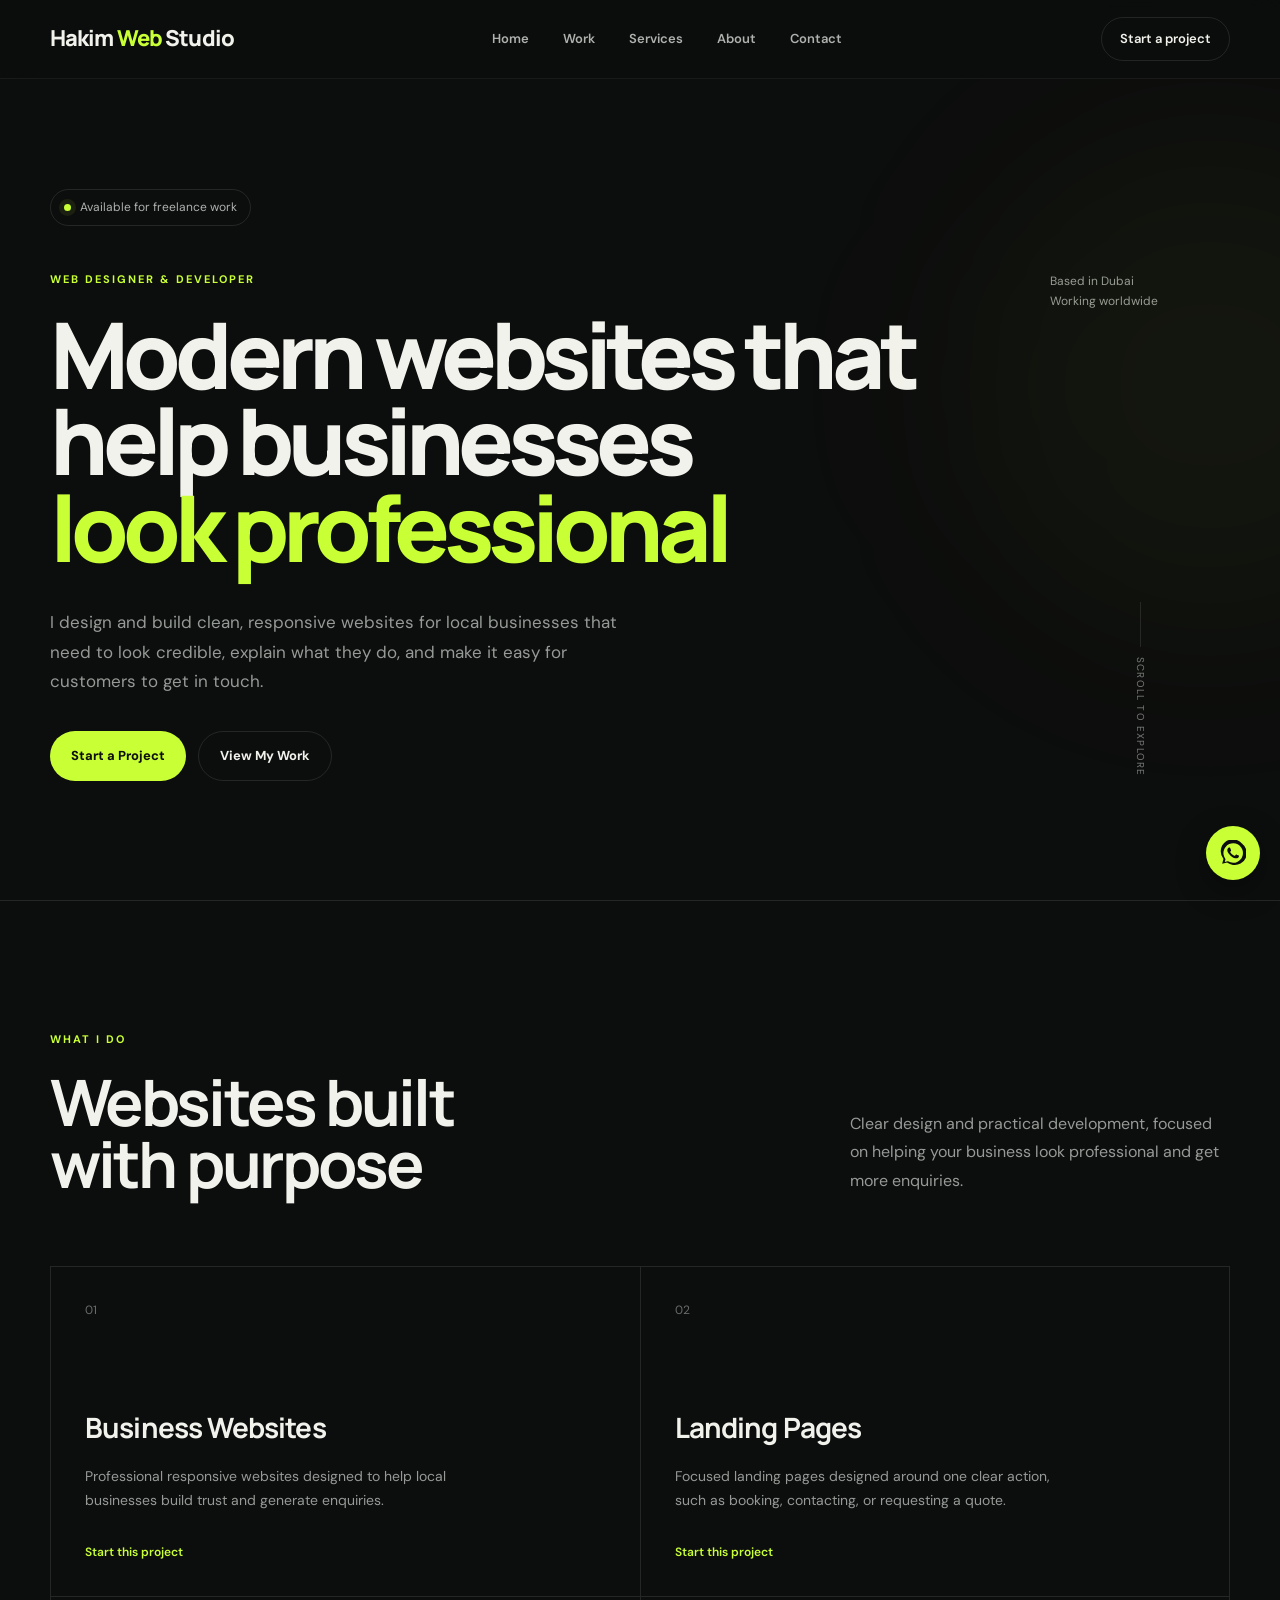
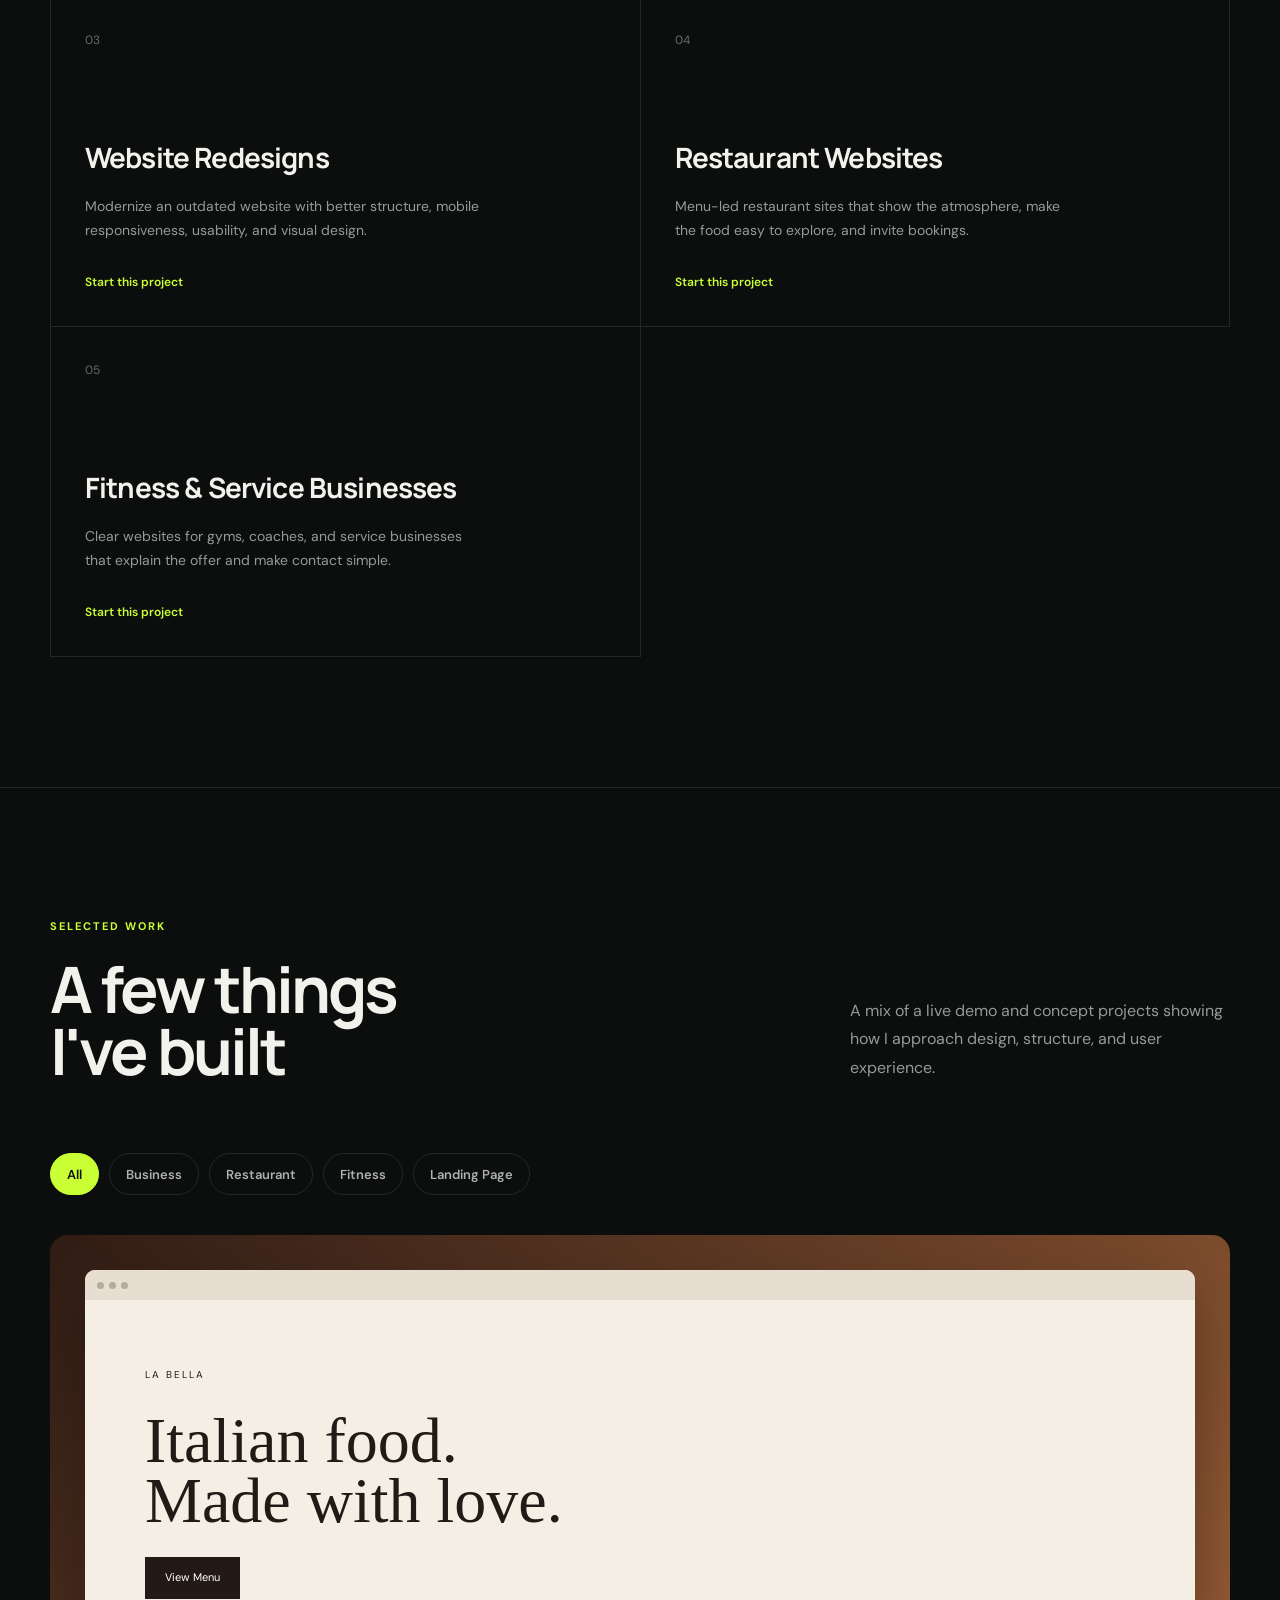
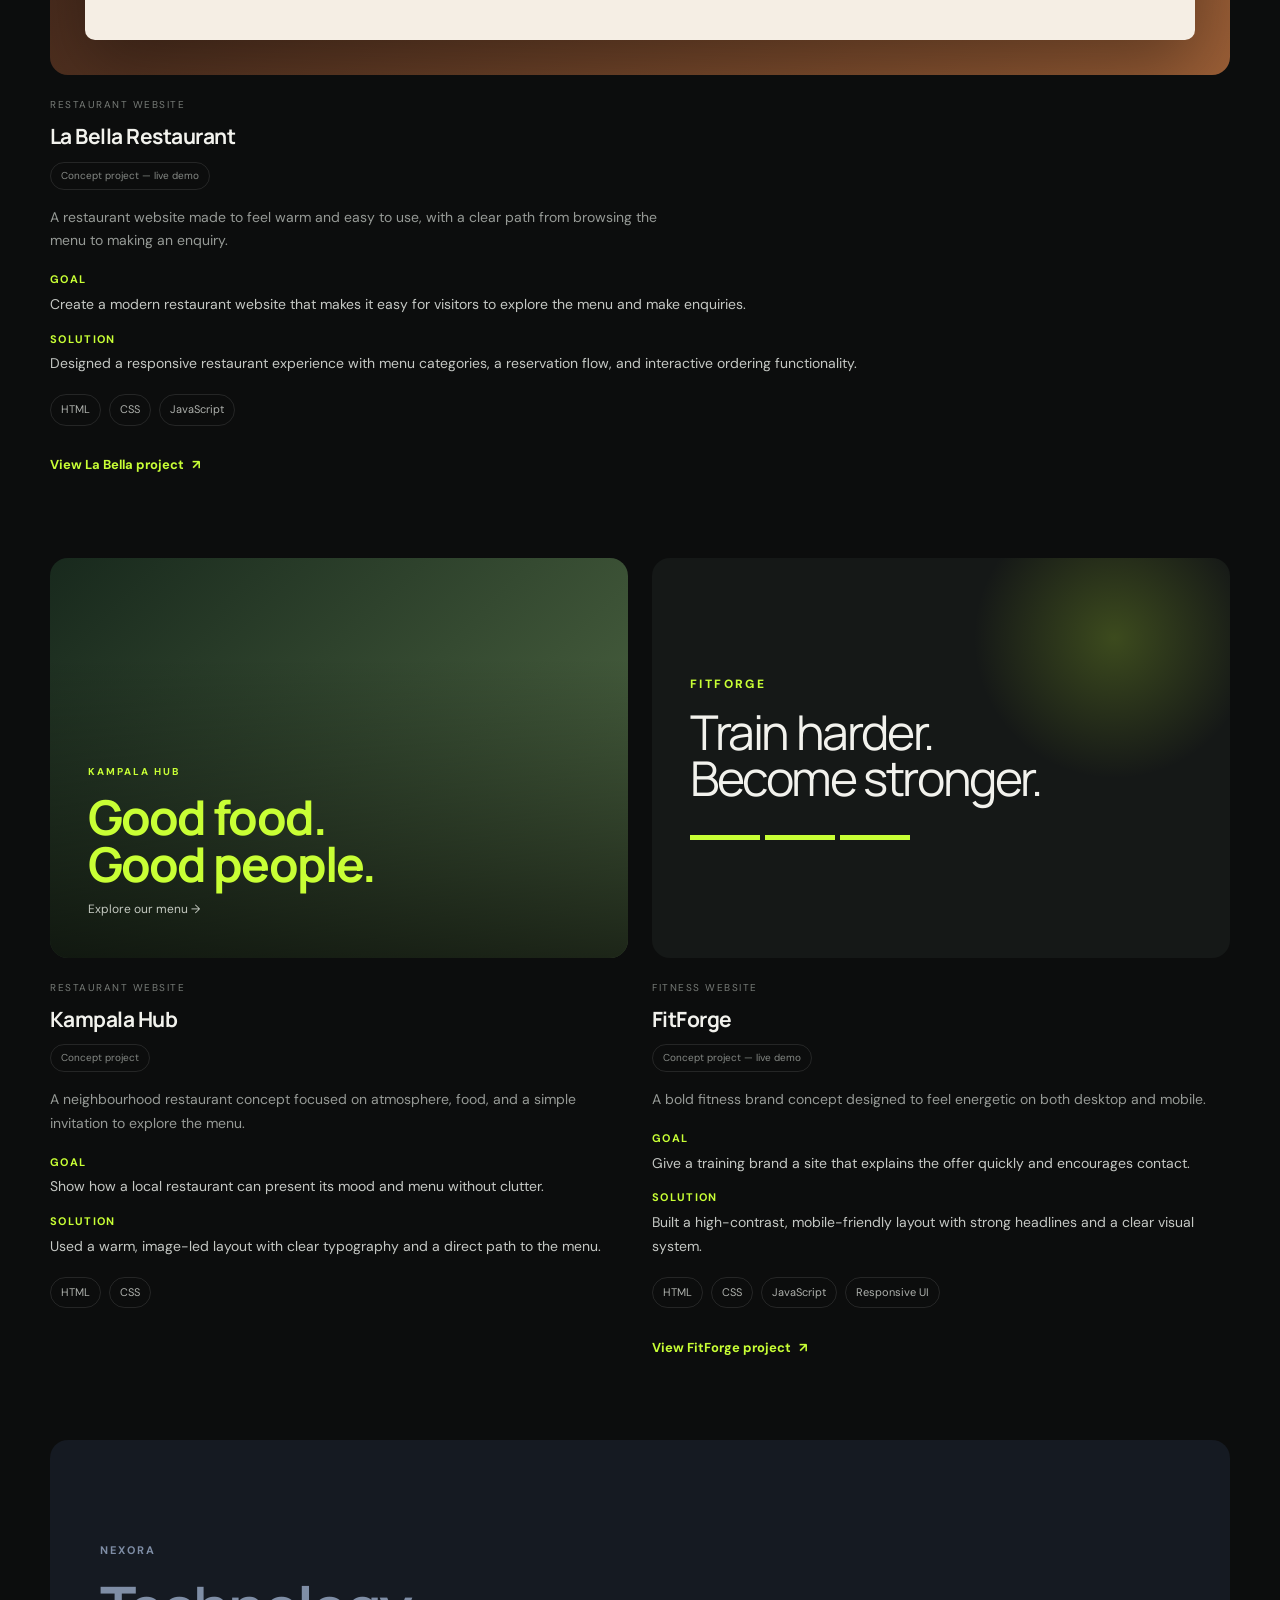
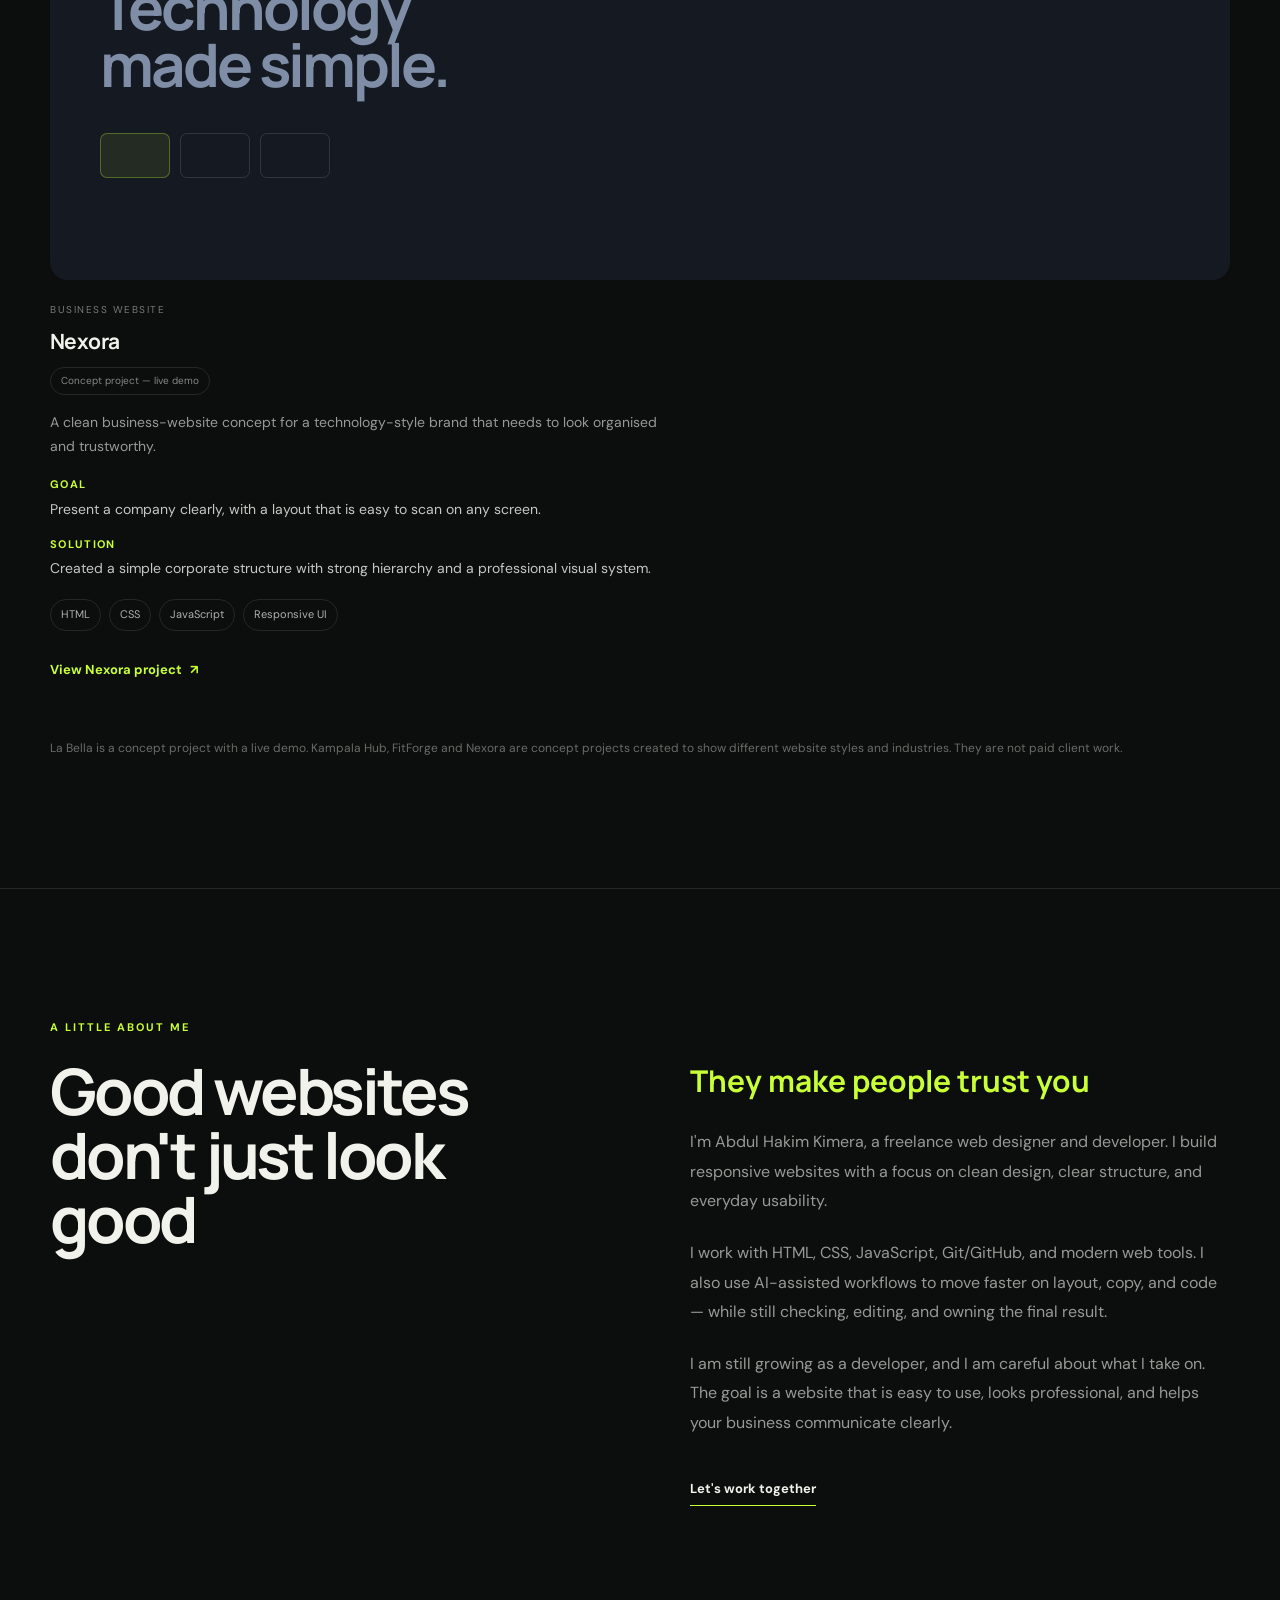
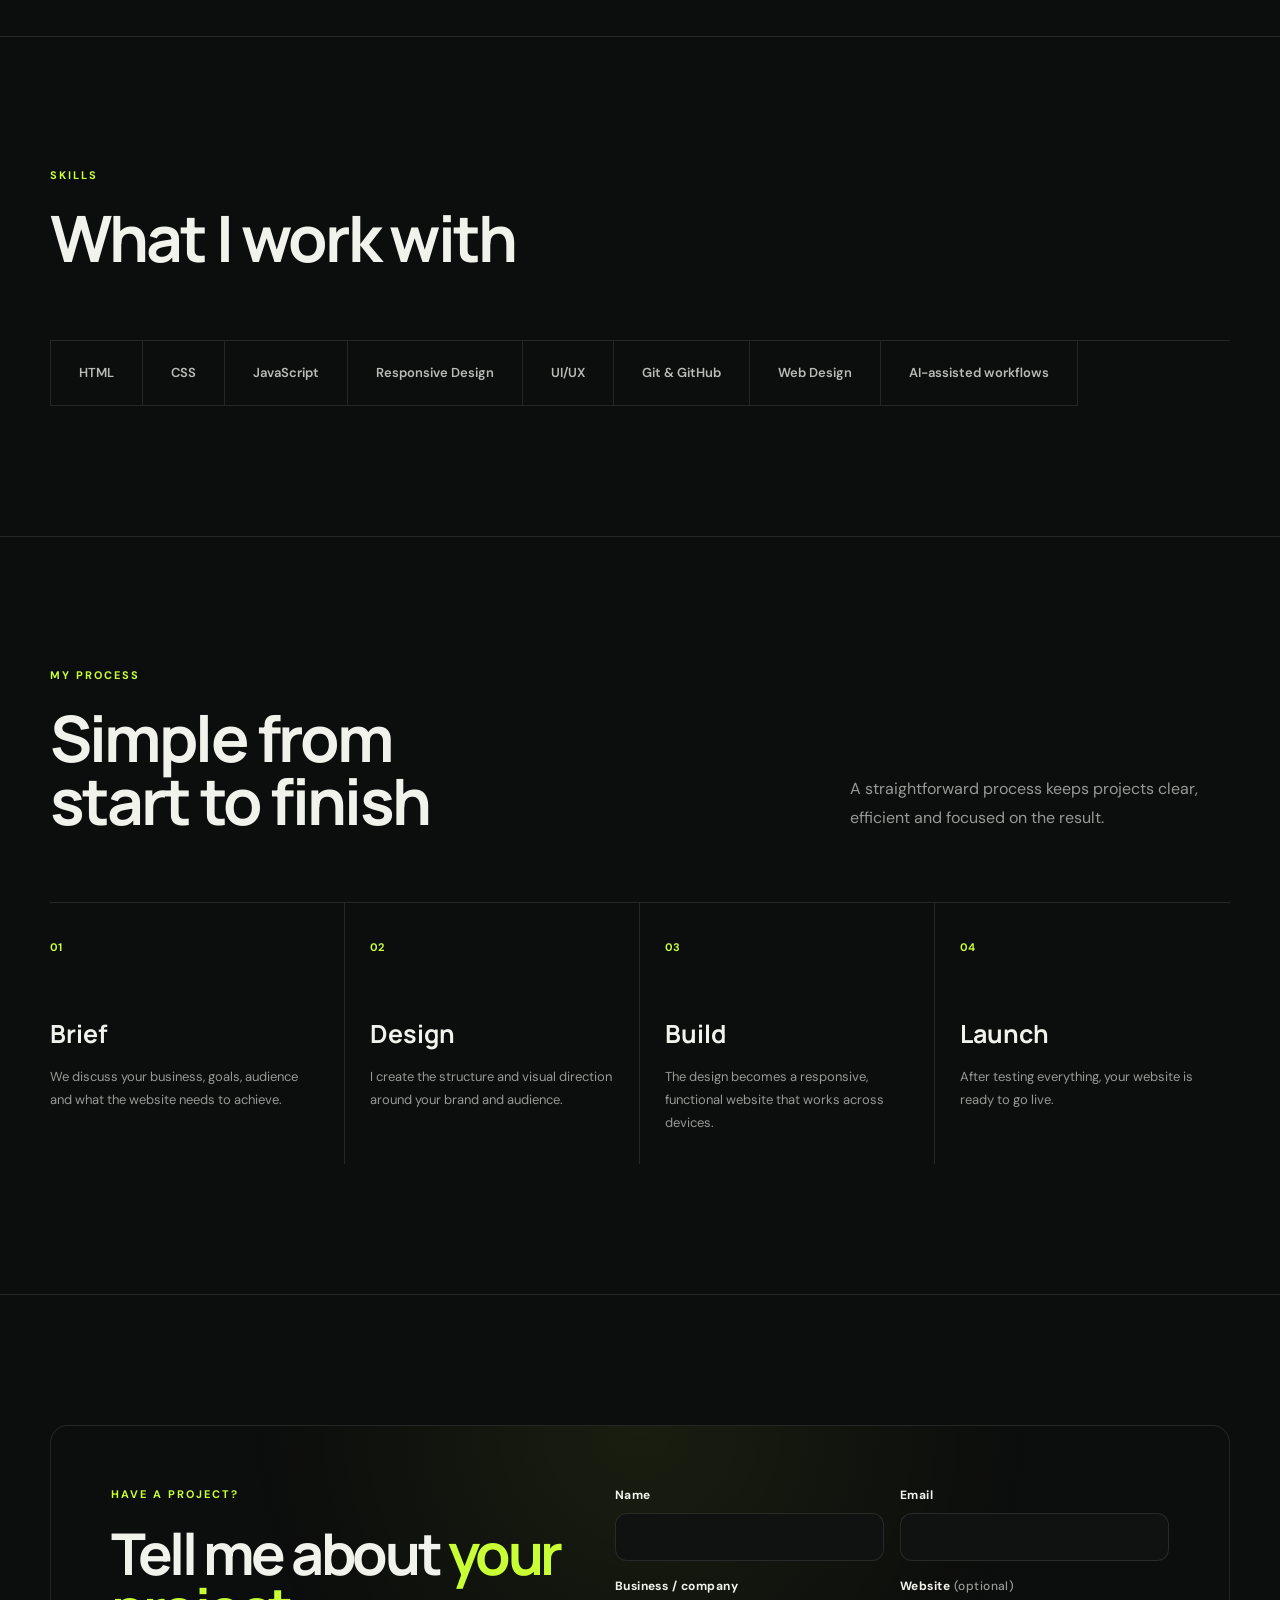
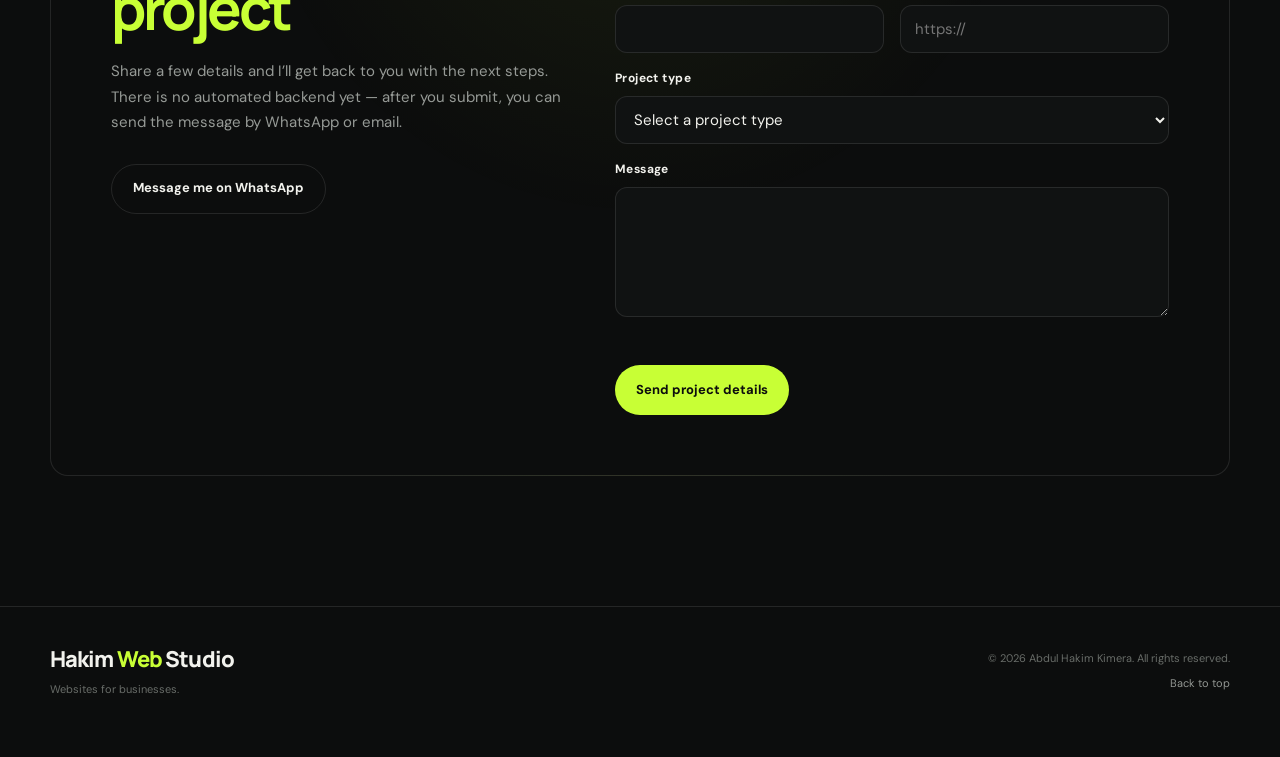
==== index.html @ 72f32a3b "Update index.html" ====
<!DOCTYPE html>
<html lang="en">
<head>
    <meta charset="UTF-8">
    <meta name="viewport" content="width=device-width, initial-scale=1.0">
    <meta name="theme-color" content="#0c0d0d">

    <title>Hakim Web Studio | Websites for Businesses</title>
    <meta name="description" content="Hakim Web Studio designs and builds modern, responsive websites for local businesses, restaurants, and service brands that need to look professional and make it easy for customers to get in touch.">
    <meta name="author" content="Abdul Hakim Kimera">

    <link rel="canonical" href="https://hakimwebsites.github.io/hakimwebsites/">

    <meta property="og:type" content="website">
    <meta property="og:url" content="https://hakimwebsites.github.io/hakimwebsites/">
    <meta property="og:title" content="Hakim Web Studio | Websites for Businesses">
    <meta property="og:description" content="Modern, responsive websites for businesses that want to look professional and make it easier for customers to get in touch.">
    <meta property="og:locale" content="en_US">

    <meta name="twitter:card" content="summary">
    <meta name="twitter:title" content="Hakim Web Studio | Websites for Businesses">
    <meta name="twitter:description" content="Modern, responsive websites for businesses that want to look professional and make it easier for customers to get in touch.">

    <link rel="preconnect" href="https://fonts.googleapis.com">
    <link rel="preconnect" href="https://fonts.gstatic.com" crossorigin>
    <link href="https://fonts.googleapis.com/css2?family=DM+Sans:wght@400;500;600;700&family=Manrope:wght@500;600;700;800&display=swap" rel="stylesheet">

    <link rel="stylesheet" href="style.css">
</head>

<body>

    <a class="skip-link" href="#main">Skip to main content</a>

    <!-- NAVIGATION -->
    <header class="navbar">
        <div class="container nav-container">

            <a href="#home" class="logo">
                Hakim<span> Web</span> Studio
            </a>

            <nav class="nav-links" id="navLinks" aria-label="Primary">
                <a href="#home">Home</a>
                <a href="#work">Work</a>
                <a href="#services">Services</a>
                <a href="#about">About</a>
                <a href="#contact">Contact</a>
            </nav>

            <a href="#contact" class="nav-button">
                Start a project
            </a>

            <button
                class="menu-button"
                id="menuButton"
                type="button"
                aria-label="Open menu"
                aria-controls="navLinks"
                aria-expanded="false"
            >
                <span></span>
                <span></span>
            </button>

        </div>
    </header>


    <main id="main">

        <!-- HERO -->
        <section class="hero" id="home" aria-labelledby="hero-heading">

            <div class="container hero-container">

                <div class="availability">
                    <span class="status-dot" aria-hidden="true"></span>
                    Available for freelance work
                </div>

                <div class="hero-content">

                    <div class="hero-text">
                        <p class="eyebrow">WEB DESIGNER &amp; DEVELOPER</p>

                        <h1 id="hero-heading">
                            Modern websites that help businesses
                            <span>look professional</span>
                        </h1>

                        <p class="hero-description">
                            I design and build clean, responsive websites for local
                            businesses that need to look credible, explain what they do,
                            and make it easy for customers to get in touch.
                        </p>

                        <div class="hero-buttons">
                            <a href="#contact" class="button button-primary">
                                Start a Project
                            </a>

                            <a href="#work" class="button button-secondary">
                                View My Work
                            </a>
                        </div>
                    </div>

                    <div class="hero-side">
                        <p>
                            Based in Dubai<br>
                            Working worldwide
                        </p>

                        <div class="scroll-indicator" aria-hidden="true">
                            <span></span>
                            Scroll to explore
                        </div>
                    </div>

                </div>

            </div>

        </section>


        <!-- SERVICES -->
        <section class="services section" id="services" aria-labelledby="services-heading">

            <div class="container">

                <div class="section-heading">
                    <div>
                        <p class="eyebrow">WHAT I DO</p>
                        <h2 id="services-heading">Websites built<br>with purpose</h2>
                    </div>

                    <p class="section-intro">
                        Clear design and practical development, focused on helping
                        your business look professional and get more enquiries.
                    </p>
                </div>


                <div class="services-grid">

                    <article class="service-card">
                        <span class="service-number">01</span>

                        <h3>Business Websites</h3>

                        <p>
                            Professional responsive websites designed to help
                            local businesses build trust and generate enquiries.
                        </p>

                        <a href="#contact" class="service-link" data-project-type="New Business Website">
                            Start this project
                        </a>
                    </article>


                    <article class="service-card">
                        <span class="service-number">02</span>

                        <h3>Landing Pages</h3>

                        <p>
                            Focused landing pages designed around one clear action,
                            such as booking, contacting, or requesting a quote.
                        </p>

                        <a href="#contact" class="service-link" data-project-type="Landing Page">
                            Start this project
                        </a>
                    </article>


                    <article class="service-card">
                        <span class="service-number">03</span>

                        <h3>Website Redesigns</h3>

                        <p>
                            Modernize an outdated website with better structure,
                            mobile responsiveness, usability, and visual design.
                        </p>

                        <a href="#contact" class="service-link" data-project-type="Website Redesign">
                            Start this project
                        </a>
                    </article>


                    <article class="service-card">
                        <span class="service-number">04</span>

                        <h3>Restaurant Websites</h3>

                        <p>
                            Menu-led restaurant sites that show the atmosphere,
                            make the food easy to explore, and invite bookings.
                        </p>

                        <a href="#contact" class="service-link" data-project-type="Restaurant Website">
                            Start this project
                        </a>
                    </article>


                    <article class="service-card">
                        <span class="service-number">05</span>

                        <h3>Fitness &amp; Service Businesses</h3>

                        <p>
                            Clear websites for gyms, coaches, and service businesses
                            that explain the offer and make contact simple.
                        </p>

                        <a href="#contact" class="service-link" data-project-type="Fitness Website">
                            Start this project
                        </a>
                    </article>

                </div>

            </div>

        </section>


        <!-- WORK -->
        <section class="work section" id="work" aria-labelledby="work-heading">

            <div class="container">

                <div class="section-heading work-heading">

                    <div>
                        <p class="eyebrow">SELECTED WORK</p>
                        <h2 id="work-heading">A few things<br>I've built</h2>
                    </div>

                    <p class="section-intro">
                        A mix of a live demo and concept projects showing how I
                        approach design, structure, and user experience.
                    </p>

                </div>


                <div class="project-filters" role="group" aria-label="Filter projects by type">
                    <button type="button" class="filter-button is-active" data-filter="all" aria-pressed="true">All</button>
                    <button type="button" class="filter-button" data-filter="business" aria-pressed="false">Business</button>
                    <button type="button" class="filter-button" data-filter="restaurant" aria-pressed="false">Restaurant</button>
                    <button type="button" class="filter-button" data-filter="fitness" aria-pressed="false">Fitness</button>
                    <button type="button" class="filter-button" data-filter="landing" aria-pressed="false">Landing Page</button>
                </div>


                <div class="projects-grid" id="projectsGrid">

                    <!-- PROJECT 1 -->
                    <article class="project project-large" data-category="restaurant">

                        <div class="project-image bella" aria-hidden="true">
                            <div class="project-browser">

                                <div class="browser-top">
                                    <span></span>
                                    <span></span>
                                    <span></span>
                                </div>

                                <div class="bella-content">
                                    <small>LA BELLA</small>
                                    <p class="preview-title">
                                        Italian food.<br>
                                        Made with love.
                                    </p>

                                    <div class="fake-button">
                                        View Menu
                                    </div>
                                </div>

                            </div>
                        </div>

                        <div class="project-info">
                            <p class="project-category">Restaurant Website</p>
                            <h3>La Bella Restaurant</h3>
                            <p class="project-label">Concept project — live demo</p>

                            <p class="project-summary">
                                A restaurant website made to feel warm and easy to use,
                                with a clear path from browsing the menu to making an enquiry.
                            </p>

                            <dl class="project-details">
                                <div>
                                    <dt>Goal</dt>
                                    <dd>Create a modern restaurant website that makes it easy for visitors to explore the menu and make enquiries.</dd>
                                </div>
                                <div>
                                    <dt>Solution</dt>
                                    <dd>Designed a responsive restaurant experience with menu categories, a reservation flow, and interactive ordering functionality.</dd>
                                </div>
                            </dl>

                            <p class="project-tech">
                                <span>HTML</span>
                                <span>CSS</span>
                                <span>JavaScript</span>
                            </p>

                            <a href="https://hakimwebsites.github.io/la-bella-restaurant/"
                               target="_blank"
                               rel="noopener noreferrer"
                               class="project-link">
                                View La Bella project
                                <span aria-hidden="true">↗</span>
                            </a>
                        </div>

                    </article>


                    <!-- PROJECT 2 -->
                    <article class="project" data-category="restaurant">

                        <div class="project-image kampala" aria-hidden="true">

                            <div class="kampala-overlay">
                                <p>KAMPALA HUB</p>

                                <p class="preview-title">
                                    Good food.<br>
                                    Good people.
                                </p>

                                <span>Explore our menu →</span>
                            </div>

                        </div>

                        <div class="project-info">
                            <p class="project-category">Restaurant Website</p>
                            <h3>Kampala Hub</h3>
                            <p class="project-label">Concept project</p>

                            <p class="project-summary">
                                A neighbourhood restaurant concept focused on atmosphere,
                                food, and a simple invitation to explore the menu.
                            </p>

                            <dl class="project-details">
                                <div>
                                    <dt>Goal</dt>
                                    <dd>Show how a local restaurant can present its mood and menu without clutter.</dd>
                                </div>
                                <div>
                                    <dt>Solution</dt>
                                    <dd>Used a warm, image-led layout with clear typography and a direct path to the menu.</dd>
                                </div>
                            </dl>

                            <p class="project-tech">
                                <span>HTML</span>
                                <span>CSS</span>
                            </p>
                        </div>

                    </article>


                    <!-- PROJECT 3 -->
                    <article class="project" data-category="fitness">

                        <div class="project-image fitforge" aria-hidden="true">

                            <div class="fitforge-content">

                                <span>FITFORGE</span>

                                <p class="preview-title">
                                    Train harder.<br>
                                    Become stronger.
                                </p>

                                <div class="fitness-lines">
                                    <i></i>
                                    <i></i>
                                    <i></i>
                                </div>

                            </div>

                        </div>

                        <div class="project-info">
                            <p class="project-category">Fitness Website</p>
                            <h3>FitForge</h3>
                            <p class="project-label">Concept project — live demo</p>

                            <p class="project-summary">
                                A bold fitness brand concept designed to feel energetic
                                on both desktop and mobile.
                            </p>

                            <dl class="project-details">
                                <div>
                                    <dt>Goal</dt>
                                    <dd>Give a training brand a site that explains the offer quickly and encourages contact.</dd>
                                </div>
                                <div>
                                    <dt>Solution</dt>
                                    <dd>Built a high-contrast, mobile-friendly layout with strong headlines and a clear visual system.</dd>
                                </div>
                            </dl>

                            <p class="project-tech">
                                <span>HTML</span>
                                <span>CSS</span>
                                <span>JavaScript</span>
                                <span>Responsive UI</span>
                            </p>

                            <a href="https://hakimwebsites.github.io/fit-forge/"
                               target="_blank"
                               rel="noopener noreferrer"
                               class="project-link">
                                View FitForge project
                                <span aria-hidden="true">↗</span>
                            </a>
                        </div>

                    </article>


                    <!-- PROJECT 4 -->
                    <article class="project project-wide" data-category="business">

                        <div class="project-image nexora" aria-hidden="true">

                            <div class="nexora-content">

                                <p>NEXORA</p>

                                <p class="preview-title">
                                    Technology<br>
                                    made simple.
                                </p>

                                <div class="nexora-boxes">
                                    <span></span>
                                    <span></span>
                                    <span></span>
                                </div>

                            </div>

                        </div>

                        <div class="project-info">
                            <p class="project-category">Business Website</p>
                            <h3>Nexora</h3>
                            <p class="project-label">Concept project — live demo</p>

                            <p class="project-summary">
                                A clean business-website concept for a technology-style
                                brand that needs to look organised and trustworthy.
                            </p>

                            <dl class="project-details">
                                <div>
                                    <dt>Goal</dt>
                                    <dd>Present a company clearly, with a layout that is easy to scan on any screen.</dd>
                                </div>
                                <div>
                                    <dt>Solution</dt>
                                    <dd>Created a simple corporate structure with strong hierarchy and a professional visual system.</dd>
                                </div>
                            </dl>

                            <p class="project-tech">
                                <span>HTML</span>
                                <span>CSS</span>
                                <span>JavaScript</span>
                                <span>Responsive UI</span>
                            </p>

                             <a href="https://hakimwebsites.github.io/nexora/"
                               target="_blank"
                               rel="noopener noreferrer"
                               class="project-link">
                                View Nexora project
                                <span aria-hidden="true">↗</span>
                            </a>
                        </div>

                    </article>

                </div>

                <p class="filter-empty" id="filterEmpty" hidden>
                    No projects in this category yet. Browse All to see the current work,
                    or get in touch if you need a landing page.
                </p>

                <p class="project-note">
                    La Bella is a concept project with a live demo. Kampala Hub, FitForge
                    and Nexora are concept projects created to show different website
                    styles and industries. They are not paid client work.
                </p>

            </div>

        </section>


        <!-- ABOUT -->
        <section class="about section" id="about" aria-labelledby="about-heading">

            <div class="container about-grid">

                <div class="about-title">
                    <p class="eyebrow">A LITTLE ABOUT ME</p>

                    <h2 id="about-heading">
                        Good websites don't
                        just look good
                    </h2>
                </div>


                <div class="about-content">

                    <p class="about-large">
                        They make people trust you
                    </p>

                    <p>
                        I'm Abdul Hakim Kimera, a freelance web designer and developer.
                        I build responsive websites with a focus on clean design,
                        clear structure, and everyday usability.
                    </p>

                    <p>
                        I work with HTML, CSS, JavaScript, Git/GitHub, and modern
                        web tools. I also use AI-assisted workflows to move faster
                        on layout, copy, and code — while still checking, editing,
                        and owning the final result.
                    </p>

                    <p>
                        I am still growing as a developer, and I am careful about
                        what I take on. The goal is a website that is easy to use,
                        looks professional, and helps your business communicate clearly.
                    </p>

                    <a href="#contact" class="text-link">
                        Let's work together
                    </a>

                </div>

            </div>

        </section>


        <!-- SKILLS -->
        <section class="skills section" aria-labelledby="skills-heading">

            <div class="container">

                <div class="section-heading">
                    <div>
                        <p class="eyebrow">SKILLS</p>
                        <h2 id="skills-heading">What I work with</h2>
                    </div>
                </div>


                <ul class="skills-list">
                    <li>HTML</li>
                    <li>CSS</li>
                    <li>JavaScript</li>
                    <li>Responsive Design</li>
                    <li>UI/UX</li>
                    <li>Git &amp; GitHub</li>
                    <li>Web Design</li>
                    <li>AI-assisted workflows</li>
                </ul>

            </div>

        </section>


        <!-- PROCESS -->
        <section class="process section" aria-labelledby="process-heading">

            <div class="container">

                <div class="section-heading">

                    <div>
                        <p class="eyebrow">MY PROCESS</p>
                        <h2 id="process-heading">Simple from<br>start to finish</h2>
                    </div>

                    <p class="section-intro">
                        A straightforward process keeps projects clear,
                        efficient and focused on the result.
                    </p>

                </div>


                <ol class="process-grid">

                    <li class="process-item">
                        <span>01</span>

                        <h3>Brief</h3>

                        <p>
                            We discuss your business, goals, audience
                            and what the website needs to achieve.
                        </p>
                    </li>


                    <li class="process-item">
                        <span>02</span>

                        <h3>Design</h3>

                        <p>
                            I create the structure and visual direction
                            around your brand and audience.
                        </p>
                    </li>


                    <li class="process-item">
                        <span>03</span>

                        <h3>Build</h3>

                        <p>
                            The design becomes a responsive, functional
                            website that works across devices.
                        </p>
                    </li>


                    <li class="process-item">
                        <span>04</span>

                        <h3>Launch</h3>

                        <p>
                            After testing everything, your website is
                            ready to go live.
                        </p>
                    </li>

                </ol>

            </div>

        </section>


        <!-- CONTACT -->
        <section class="contact section" id="contact" aria-labelledby="contact-heading">

            <div class="container">

                <div class="contact-box">

                    <div class="contact-intro">
                        <p class="eyebrow">HAVE A PROJECT?</p>

                        <h2 id="contact-heading">
                            Tell me about
                            <span>your project</span>
                        </h2>

                        <p class="contact-description">
                            Share a few details and I’ll get back to you with
                            the next steps. There is no automated backend yet —
                            after you submit, you can send the message by
                            WhatsApp or email.
                        </p>

                        <a href="#contact-form" class="button button-secondary js-whatsapp-link">
                            Message me on WhatsApp
                        </a>
                    </div>


                    <div class="contact-form-wrap">

                        <form class="contact-form" id="contactForm" novalidate>

                            <div class="form-row">
                                <div class="form-field">
                                    <label for="name">Name</label>
                                    <input type="text" id="name" name="name" autocomplete="name" required>
                                    <p class="field-error" id="name-error" hidden></p>
                                </div>

                                <div class="form-field">
                                    <label for="email">Email</label>
                                    <input type="email" id="email" name="email" autocomplete="email" required>
                                    <p class="field-error" id="email-error" hidden></p>
                                </div>
                            </div>

                            <div class="form-row">
                                <div class="form-field">
                                    <label for="business">Business / company</label>
                                    <input type="text" id="business" name="business" autocomplete="organization" required>
                                    <p class="field-error" id="business-error" hidden></p>
                                </div>

                                <div class="form-field">
                                    <label for="website">Website <span class="optional">(optional)</span></label>
                                    <input type="url" id="website" name="website" inputmode="url" placeholder="https://">
                                    <p class="field-error" id="website-error" hidden></p>
                                </div>
                            </div>

                            <div class="form-field">
                                <label for="projectType">Project type</label>
                                <select id="projectType" name="projectType" required>
                                    <option value="">Select a project type</option>
                                    <option value="New Business Website">New Business Website</option>
                                    <option value="Landing Page">Landing Page</option>
                                    <option value="Website Redesign">Website Redesign</option>
                                    <option value="Restaurant Website">Restaurant Website</option>
                                    <option value="Fitness Website">Fitness Website</option>
                                    <option value="Other">Other</option>
                                </select>
                                <p class="field-error" id="projectType-error" hidden></p>
                            </div>

                            <div class="form-field">
                                <label for="message">Message</label>
                                <textarea id="message" name="message" rows="5" required></textarea>
                                <p class="field-error" id="message-error" hidden></p>
                            </div>

                            <p class="form-status" id="formStatus" role="status" aria-live="polite"></p>

                            <div class="form-actions">
                                <button type="submit" class="button button-primary">
                                    Send project details
                                </button>
                            </div>

                        </form>


                        <div class="contact-success" id="contactSuccess" hidden>
                            <h3>Your message is ready</h3>
                            <p>
                                This site does not send the form automatically yet.
                                Use WhatsApp or email below and I'll reply as soon as I can.
                            </p>

                            <div class="contact-buttons">

                  <a
                     class="button button-primary js-whatsapp-link"
                     id="successWhatsApp"
                     href="#contact"
                     >
                      Send via WhatsApp
                      </a>

                      <a
                      class="button button-secondary"
                       id="successEmail"
                        href="mailto:hakimwebsites.ug@gmail.com"
                        >
                         Send via email
                        </a>

                        <a
                        class="button button-primary"
                         href="YOUR_PAYMENT_LINK_HERE"
                         target="_blank"
                         rel="noopener noreferrer"
                         >
                        Pay Project Deposit
                       </a>

                  </div>

                 <p class="payment-note">
                Ready to get started? After we agree on the project scope and price,
                you can securely pay your project deposit online.
                  </p>

                            <button type="button" class="text-link success-reset" id="resetFormButton">
                                Edit details
                            </button>
                        </div>

                    </div>

                </div>

            </div>

        </section>

    </main>


    <!-- FOOTER -->
    <footer class="footer">

        <div class="container footer-container">

            <div>
                <a href="#home" class="logo">
                    Hakim<span> Web</span> Studio
                </a>

                <p>
                    Websites for businesses.
                </p>
            </div>

            <div class="footer-right">

                <p>
                    © 2026 Abdul Hakim Kimera. All rights reserved.
                </p>

                <a href="#home">
                    Back to top
                </a>

            </div>

        </div>

    </footer>


    <a class="whatsapp-float js-whatsapp-link" href="#contact" aria-label="Message Hakim on WhatsApp">
        <svg viewBox="0 0 24 24" aria-hidden="true" focusable="false">
            <path fill="currentColor" d="M20.5 3.5A11 11 0 0 0 3.2 17.6L2 22l4.5-1.2A11 11 0 0 0 12 23a11 11 0 0 0 8.5-19.5zM12 21a9 9 0 0 1-4.6-1.3l-.3-.2-2.7.7.7-2.6-.2-.3A9 9 0 1 1 12 21zm5-6.7c-.3-.1-1.6-.8-1.8-.9s-.4-.1-.6.1-.7.9-.8 1-.3.2-.6.1a7.4 7.4 0 0 1-2.2-1.4 8.2 8.2 0 0 1-1.5-1.9c-.2-.3 0-.4.1-.6l.5-.6.1-.2a.5.5 0 0 0 0-.5l-.8-2c-.2-.5-.4-.4-.6-.4h-.5a1 1 0 0 0-.7.3 3 3 0 0 0-.9 2.2 5.2 5.2 0 0 0 1.1 2.8 11.8 11.8 0 0 0 4.5 4 15 15 0 0 0 1.5.5 3.6 3.6 0 0 0 1.7.1 2.7 2.7 0 0 0 1.8-1.3 2.2 2.2 0 0 0 .1-1.3c-.1-.1-.3-.2-.5-.2z"/>
        </svg>
    </a>


    <script src="script.js"></script>

</body>
</html>
---- style.css ----
/* PAYMENT NOTE */

.payment-note {
    margin-top: 1rem;
    max-width: 560px;
    font-size: 0.9rem;
    line-height: 1.6;
    opacity: 0.75;
}

/* =========================================
   RESET
========================================= */

* {
    margin: 0;
    padding: 0;
    box-sizing: border-box;
}

html {
    scroll-behavior: smooth;
}

:focus-visible {
    outline: 2px solid var(--accent);
    outline-offset: 3px;
}

.skip-link {
    position: absolute;
    left: 16px;
    top: -48px;
    z-index: 2000;
    padding: 10px 16px;
    background: var(--accent);
    color: #0c0d0d;
    font-size: 13px;
    font-weight: 700;
    border-radius: 8px;
}

.skip-link:focus {
    top: 16px;
}

body {
    background: #0c0d0d;
    color: #f2f2ed;
    font-family: "DM Sans", sans-serif;
    line-height: 1.6;
    overflow-x: hidden;
    padding-bottom: 24px;
    color-scheme: dark;
}

a {
    color: inherit;
    text-decoration: none;
}

button {
    font-family: inherit;
}

img {
    max-width: 100%;
    display: block;
}


/* =========================================
   VARIABLES
========================================= */

:root {
    --bg: #0c0d0d;
    --surface: #131515;
    --surface-light: #191b1b;
    --text: #f2f2ed;
    --muted: #969a96;
    --line: rgba(255, 255, 255, 0.10);
    --accent: #c8ff35;
    --accent-dark: #9dcc17;

    --container: 1180px;
    --radius: 18px;
}


/* =========================================
   GLOBAL
========================================= */

.container {
    width: min(var(--container), calc(100% - 48px));
    margin: 0 auto;
}

.section,
.hero {
    scroll-margin-top: 88px;
}

.section {
    padding: 130px 0;
}

.eyebrow {
    color: var(--accent);
    font-size: 11px;
    font-weight: 700;
    letter-spacing: 0.18em;
    margin-bottom: 22px;
}

.section-heading {
    display: grid;
    grid-template-columns: 1fr 380px;
    gap: 80px;
    align-items: end;
    margin-bottom: 70px;
}

.section-heading h2 {
    font-family: "Manrope", sans-serif;
    font-size: clamp(42px, 5vw, 68px);
    line-height: 0.98;
    letter-spacing: -0.045em;
}

.section-intro {
    color: var(--muted);
    font-size: 16px;
    line-height: 1.8;
    max-width: 390px;
}


/* =========================================
   NAVBAR
========================================= */

.navbar {
    position: fixed;
    top: 0;
    left: 0;
    right: 0;
    z-index: 1000;

    background: rgba(12, 13, 13, 0.82);
    backdrop-filter: blur(18px);
    border-bottom: 1px solid rgba(255,255,255,0.06);
}

.nav-container {
    height: 78px;

    display: flex;
    align-items: center;
    justify-content: space-between;
}

.logo {
    font-family: "Manrope", sans-serif;
    font-size: 22px;
    font-weight: 800;
    letter-spacing: -0.04em;
}

.logo:hover {
    color: var(--accent);
}

.logo span {
    color: var(--accent);
}

.nav-links {
    display: flex;
    align-items: center;
    gap: 34px;
}

.nav-links a {
    color: #aeb1ad;
    font-size: 13px;
    font-weight: 600;
    transition: color 0.25s ease;
}

.nav-links a:hover {
    color: var(--text);
}

.nav-button {
    padding: 11px 18px;
    border: 1px solid var(--line);
    border-radius: 100px;

    font-size: 13px;
    font-weight: 600;

    transition: 0.25s ease;
}

.nav-button:hover {
    border-color: var(--accent);
    color: var(--accent);
}

.menu-button {
    display: none;

    width: 44px;
    height: 44px;

    border: 1px solid var(--line);
    background: transparent;
    border-radius: 50%;

    cursor: pointer;
}

.menu-button span {
    display: block;
    width: 17px;
    height: 1px;
    margin: 4px auto;
    background: var(--text);
}


/* =========================================
   HERO
========================================= */

.hero {
    min-height: 100vh;
    padding-top: 150px;
    padding-bottom: 80px;

    display: flex;
    align-items: center;

    position: relative;
}

.hero::before {
    content: "";

    position: absolute;
    top: 15%;
    right: -180px;

    width: 500px;
    height: 500px;

    background: rgba(200,255,53,0.04);
    border-radius: 50%;

    filter: blur(100px);
    pointer-events: none;
}

.availability {
    display: inline-flex;
    align-items: center;
    gap: 9px;

    padding: 8px 13px;

    border: 1px solid var(--line);
    border-radius: 100px;

    color: #aeb1ad;
    font-size: 12px;

    margin-bottom: 45px;
}

.status-dot {
    width: 7px;
    height: 7px;

    background: var(--accent);
    border-radius: 50%;

    box-shadow: 0 0 0 5px rgba(200,255,53,0.08);
}

.hero-content {
    display: grid;
    grid-template-columns: 1fr 180px;
    gap: 80px;
}

.hero-text {
    max-width: 900px;
}

.hero h1 {
    font-family: "Manrope", sans-serif;
    font-size: clamp(46px, 7.2vw, 92px);
    line-height: 0.94;

    letter-spacing: -0.065em;
    font-weight: 800;
}

.hero h1 span {
    color: var(--accent);
    display: block;
}

.hero-description {
    color: var(--muted);

    max-width: 570px;

    font-size: 17px;
    line-height: 1.75;

    margin-top: 38px;
}

.hero-buttons {
    display: flex;
    flex-wrap: wrap;
    gap: 12px;

    margin-top: 34px;
}

.button {
    display: inline-flex;
    align-items: center;
    justify-content: center;

    min-height: 50px;
    padding: 0 21px;

    border-radius: 100px;

    font-size: 13px;
    font-weight: 700;

    transition: all 0.25s ease;
}

.button-primary {
    background: var(--accent);
    color: #0c0d0d;
}

.button-primary:hover {
    background: #dcff77;
    transform: translateY(-2px);
}

.button-secondary {
    border: 1px solid var(--line);
    color: var(--text);
}

.button-secondary:hover {
    border-color: rgba(200,255,53,0.5);
    color: var(--accent);
}

.hero-side {
    display: flex;
    flex-direction: column;
    justify-content: space-between;

    padding-bottom: 5px;
}

.hero-side p {
    color: var(--muted);
    font-size: 12px;
    line-height: 1.7;
}

.scroll-indicator {
    color: #777b77;

    font-size: 10px;
    text-transform: uppercase;
    letter-spacing: 0.12em;

    writing-mode: vertical-rl;

    display: flex;
    align-items: center;
    gap: 10px;
}

.scroll-indicator span {
    width: 1px;
    height: 45px;
    background: var(--line);
}


/* =========================================
   SERVICES
========================================= */

.services {
    border-top: 1px solid var(--line);
}

.services-grid {
    display: grid;
    grid-template-columns: repeat(2, 1fr);
    border-top: 1px solid var(--line);
    border-left: 1px solid var(--line);
}

.service-card {
    min-height: 330px;

    padding: 34px;

    border-right: 1px solid var(--line);
    border-bottom: 1px solid var(--line);

    display: flex;
    flex-direction: column;

    transition: background 0.3s ease;
}

.service-card:hover {
    background: var(--surface);
}

.service-number {
    color: #696d69;
    font-size: 12px;
    margin-bottom: auto;
}

.service-card h3 {
    font-family: "Manrope", sans-serif;

    font-size: 28px;
    letter-spacing: -0.03em;

    margin-bottom: 14px;
}

.service-card p {
    color: var(--muted);
    font-size: 14px;
    line-height: 1.75;

    max-width: 400px;
}

.service-link {
    color: var(--accent);

    font-size: 12px;
    font-weight: 600;

    margin-top: 30px;
    width: fit-content;
}

.service-link:hover {
    color: #dcff77;
}


/* =========================================
   WORK
========================================= */

.work {
    border-top: 1px solid var(--line);
}

.project-filters {
    display: flex;
    flex-wrap: wrap;
    gap: 10px;
    margin-bottom: 40px;
}

.filter-button {
    min-height: 42px;
    padding: 0 16px;
    border: 1px solid var(--line);
    border-radius: 100px;
    background: transparent;
    color: #aeb1ad;
    font-size: 13px;
    font-weight: 600;
    cursor: pointer;
    transition: 0.25s ease;
}

.filter-button:hover,
.filter-button.is-active {
    border-color: var(--accent);
    color: #0c0d0d;
    background: var(--accent);
}

.projects-grid {
    display: grid;
    grid-template-columns: repeat(2, 1fr);
    gap: 70px 24px;
}

.project-large,
.project-wide {
    grid-column: span 2;
}

.project-image {
    height: 440px;

    overflow: hidden;
    border-radius: var(--radius);

    position: relative;
}

.project:not(.project-large):not(.project-wide) .project-image {
    height: 400px;
}


/* LA BELLA */

.bella {
    background:
        linear-gradient(
            135deg,
            #311d16,
            #9a5e36
        );

    padding: 35px;
}

.project-browser {
    width: 100%;
    height: 100%;

    background: #f5eee4;
    border-radius: 10px;

    overflow: hidden;

    color: #211b17;

    box-shadow: 0 25px 70px rgba(0,0,0,0.35);
}

.browser-top {
    height: 30px;

    display: flex;
    align-items: center;
    gap: 5px;

    padding-left: 12px;

    background: #e7ddd0;
}

.browser-top span {
    width: 7px;
    height: 7px;
    border-radius: 50%;
    background: #b5aa9e;
}

.bella-content {
    padding: 60px;
}

.bella-content small {
    font-size: 10px;
    letter-spacing: 0.2em;
}

.bella-content .preview-title {
    font-family: Georgia, serif;
    font-size: clamp(35px, 5vw, 65px);
    line-height: 0.95;
    font-weight: 400;

    margin: 25px 0;
}

.fake-button {
    display: inline-block;

    background: #241a15;
    color: white;

    padding: 12px 20px;

    font-size: 11px;
}


/* KAMPALA */

.kampala {
    background:
        linear-gradient(
            135deg,
            #18291d,
            #526b45
        );
}

.kampala-overlay {
    position: absolute;
    inset: 0;

    padding: 38px;

    display: flex;
    flex-direction: column;
    justify-content: flex-end;

    background: linear-gradient(
        transparent 25%,
        rgba(0,0,0,0.65)
    );
}

.kampala-overlay p {
    color: var(--accent);

    font-size: 10px;
    font-weight: 700;
    letter-spacing: 0.2em;
}

.kampala-overlay .preview-title {
    font-family: "Manrope", sans-serif;

    font-size: 48px;
    line-height: 0.98;

    letter-spacing: -0.04em;

    margin: 13px 0;
}

.kampala-overlay span {
    color: #c4c9c1;
    font-size: 12px;
}


/* FITFORGE */

.fitforge {
    background:
        radial-gradient(
            circle at 80% 20%,
            rgba(200,255,53,0.22),
            transparent 25%
        ),
        #151817;
}

.fitforge-content {
    position: absolute;
    inset: 0;

    padding: 38px;

    display: flex;
    flex-direction: column;
    justify-content: center;
}

.fitforge-content > span {
    color: var(--accent);

    font-size: 12px;
    font-weight: 800;
    letter-spacing: 0.2em;
}

.fitforge-content .preview-title {
    font-family: "Manrope", sans-serif;

    font-size: 48px;
    line-height: 0.95;

    letter-spacing: -0.05em;

    margin: 15px 0 35px;
}

.fitness-lines {
    display: flex;
    gap: 5px;
}

.fitness-lines i {
    display: block;

    width: 70px;
    height: 5px;

    background: var(--accent);
}


/* NEXORA */

.nexora {
    background: #151a22;
}

.nexora-content {
    height: 100%;

    padding: 50px;

    display: flex;
    flex-direction: column;
    justify-content: center;
}

.nexora-content p {
    color: #7f8ea6;

    font-size: 11px;
    letter-spacing: 0.2em;
    font-weight: 700;
}

.nexora-content .preview-title {
    font-family: "Manrope", sans-serif;

    font-size: 60px;
    line-height: 0.95;
    letter-spacing: -0.05em;

    margin: 20px 0 40px;
}

.nexora-boxes {
    display: flex;
    gap: 10px;
}

.nexora-boxes span {
    width: 70px;
    height: 45px;

    border: 1px solid rgba(255,255,255,0.12);
    border-radius: 7px;
}

.nexora-boxes span:first-child {
    background: rgba(200,255,53,0.08);
    border-color: rgba(200,255,53,0.3);
}

.project-info {
    display: flex;
    flex-direction: column;
    align-items: flex-start;
    padding-top: 22px;
}

.project-category {
    color: #777b77;

    font-size: 10px;
    text-transform: uppercase;
    letter-spacing: 0.15em;

    margin-bottom: 7px;
}

.project-info h3 {
    font-family: "Manrope", sans-serif;

    font-size: 21px;
    letter-spacing: -0.025em;
}

.project-label {
    margin-top: 8px;
    padding: 5px 10px;
    border: 1px solid var(--line);
    border-radius: 100px;
    color: #858985;
    font-size: 10px;
}

.project-summary {
    margin-top: 16px;
    color: var(--muted);
    font-size: 14px;
    line-height: 1.7;
    max-width: 620px;
}

.project-details {
    margin-top: 18px;
    display: grid;
    gap: 14px;
}

.project-details dt {
    color: var(--accent);
    font-size: 11px;
    font-weight: 700;
    letter-spacing: 0.12em;
    text-transform: uppercase;
    margin-bottom: 4px;
}

.project-details dd {
    color: #c5c8c4;
    font-size: 14px;
    line-height: 1.7;
}

.project-tech {
    display: flex;
    flex-wrap: wrap;
    gap: 8px;
    margin-top: 18px;
}

.project-tech span {
    padding: 6px 10px;
    border: 1px solid var(--line);
    border-radius: 100px;
    color: #aeb1ad;
    font-size: 11px;
}

.project-link {
    display: inline-flex;
    align-items: center;
    gap: 8px;
    min-height: 44px;
    margin-top: 18px;
    color: var(--accent);
    font-size: 13px;
    font-weight: 700;
}

.project-link:hover {
    color: #dcff77;
}

.filter-empty {
    margin-top: 20px;
    color: var(--muted);
    font-size: 14px;
    line-height: 1.7;
}

.project-note {
    margin-top: 45px;

    color: #686c68;

    font-size: 12px;
    line-height: 1.7;
}


/* =========================================
   ABOUT
========================================= */

.about {
    border-top: 1px solid var(--line);
}

.about-grid {
    display: grid;
    grid-template-columns: 1fr 1fr;
    gap: 100px;
}

.about-title h2 {
    font-family: "Manrope", sans-serif;

    font-size: clamp(42px, 5vw, 65px);
    line-height: 1;

    letter-spacing: -0.05em;
}

.about-content {
    padding-top: 45px;
}

.about-large {
    color: var(--accent);

    font-family: "Manrope", sans-serif;

    font-size: 30px;
    font-weight: 700;

    line-height: 1.1;

    margin-bottom: 30px;
}

.about-content p:not(.about-large) {
    color: var(--muted);

    font-size: 16px;
    line-height: 1.85;

    margin-bottom: 22px;
}

.text-link {
    display: inline-block;

    margin-top: 20px;

    color: var(--text);

    font-size: 13px;
    font-weight: 700;

    border-bottom: 1px solid var(--accent);

    padding-bottom: 5px;
}


/* =========================================
   SKILLS
========================================= */

.skills {
    border-top: 1px solid var(--line);
}

.skills-list {
    display: flex;
    flex-wrap: wrap;
    list-style: none;

    border-top: 1px solid var(--line);
    border-left: 1px solid var(--line);
}

.skills-list li {
    padding: 22px 28px;

    border-right: 1px solid var(--line);
    border-bottom: 1px solid var(--line);

    color: #b8bcb7;

    font-size: 13px;
    font-weight: 600;
}


/* =========================================
   PROCESS
========================================= */

.process {
    border-top: 1px solid var(--line);
}

.process-grid {
    display: grid;
    grid-template-columns: repeat(4, 1fr);

    border-top: 1px solid var(--line);
    list-style: none;
}

.process-item {
    padding: 30px 25px 30px 0;

    border-right: 1px solid var(--line);
}

.process-item:not(:first-child) {
    padding-left: 25px;
}

.process-item:last-child {
    border-right: none;
}

.process-item > span {
    color: var(--accent);

    font-size: 11px;
    font-weight: 700;
}

.process-item h3 {
    font-family: "Manrope", sans-serif;

    font-size: 25px;

    margin: 55px 0 12px;
}

.process-item p {
    color: var(--muted);

    font-size: 13px;
    line-height: 1.75;
}


/* =========================================
   CONTACT
========================================= */

.contact {
    border-top: 1px solid var(--line);
}

.contact-box {
    display: grid;
    grid-template-columns: 0.9fr 1.1fr;
    gap: 50px;
    align-items: start;

    padding: 60px;

    border: 1px solid var(--line);
    border-radius: var(--radius);

    background:
        radial-gradient(
            circle at 50% 0%,
            rgba(200,255,53,0.07),
            transparent 45%
        );
}

.contact-box h2 {
    max-width: 520px;

    font-family: "Manrope", sans-serif;

    font-size: clamp(36px, 4.5vw, 58px);
    line-height: 0.95;

    letter-spacing: -0.06em;
}

.contact-box h2 span {
    color: var(--accent);
}

.contact-description {
    max-width: 460px;

    margin: 24px 0 28px;

    color: var(--muted);

    font-size: 15px;
    line-height: 1.7;
}

.contact-buttons {
    display: flex;
    flex-wrap: wrap;

    gap: 12px;

    margin-top: 22px;
}

.contact-form {
    display: grid;
    gap: 16px;
}

.form-row {
    display: grid;
    grid-template-columns: 1fr 1fr;
    gap: 16px;
}

.form-field {
    display: flex;
    flex-direction: column;
    gap: 8px;
}

.form-field label {
    font-size: 12px;
    font-weight: 700;
    letter-spacing: 0.04em;
}

.optional {
    color: var(--muted);
    font-weight: 500;
}

.form-field input,
.form-field select,
.form-field textarea {
    width: 100%;
    min-height: 48px;
    padding: 12px 14px;
    border: 1px solid var(--line);
    border-radius: 12px;
    background: #101212;
    color: var(--text);
    font-family: inherit;
    font-size: 15px;
}

.form-field textarea {
    min-height: 130px;
    resize: vertical;
}

.form-field input:focus-visible,
.form-field select:focus-visible,
.form-field textarea:focus-visible {
    outline: 2px solid var(--accent);
    outline-offset: 2px;
    border-color: var(--accent);
}

.form-field.has-error input,
.form-field.has-error select,
.form-field.has-error textarea {
    border-color: #e07a7a;
}

.field-error {
    color: #e07a7a;
    font-size: 12px;
    line-height: 1.4;
}

.form-status {
    min-height: 1.2em;
    color: var(--muted);
    font-size: 13px;
}

.form-actions {
    display: flex;
    flex-wrap: wrap;
    gap: 12px;
}

.form-actions .button {
    min-height: 50px;
    cursor: pointer;
    border: none;
}

.contact-success h3 {
    font-family: "Manrope", sans-serif;
    font-size: 28px;
    letter-spacing: -0.03em;
    margin-bottom: 12px;
}

.contact-success p {
    color: var(--muted);
    font-size: 15px;
    line-height: 1.7;
}

.success-reset {
    margin-top: 22px;
    background: none;
    border: none;
    cursor: pointer;
    font-family: inherit;
}

.whatsapp-float {
    position: fixed;
    right: 20px;
    bottom: 20px;
    z-index: 1100;
    width: 54px;
    height: 54px;
    display: inline-flex;
    align-items: center;
    justify-content: center;
    border-radius: 50%;
    background: var(--accent);
    color: #0c0d0d;
    box-shadow: 0 10px 30px rgba(0, 0, 0, 0.35);
}

.whatsapp-float svg {
    width: 26px;
    height: 26px;
}

.whatsapp-float:hover {
    background: #dcff77;
}


/* =========================================
   FOOTER
========================================= */

.footer {
    border-top: 1px solid var(--line);

    padding: 35px 0;
}

.footer-container {
    display: flex;
    justify-content: space-between;
    align-items: center;
}

.footer p {
    color: #686c68;

    font-size: 11px;
    margin-top: 4px;
}

.footer-right {
    text-align: right;
}

.footer-right a {
    color: #929692;

    font-size: 11px;

    display: inline-block;
    margin-top: 7px;
}

.footer-right a:hover {
    color: var(--accent);
}


/* =========================================
   RESPONSIVE
========================================= */

@media (max-width: 900px) {

    .section {
        padding: 95px 0;
    }

    .section-heading {
        grid-template-columns: 1fr;
        gap: 25px;
    }

    .hero-content {
        grid-template-columns: 1fr;
    }

    .hero-side {
        display: none;
    }

    .services-grid {
        grid-template-columns: 1fr;
    }

    .about-grid {
        grid-template-columns: 1fr;
        gap: 30px;
    }

    .about-content {
        padding-top: 0;
    }

    .process-grid {
        grid-template-columns: repeat(2, 1fr);
    }

    .process-item {
        border-bottom: 1px solid var(--line);
    }

    .process-item:nth-child(2) {
        border-right: none;
    }

    .process-item:nth-child(3) {
        padding-left: 0;
    }

    .projects-grid {
        gap: 50px 18px;
    }

    .project-image {
        height: 350px;
    }

    .project:not(.project-large):not(.project-wide) .project-image {
        height: 330px;
    }

    .nexora-content .preview-title {
        font-size: 48px;
    }

    .contact-box {
        grid-template-columns: 1fr;
        padding: 40px 28px;
        gap: 36px;
    }
}


@media (max-width: 700px) {

    .container {
        width: min(var(--container), calc(100% - 30px));
    }

    .nav-links,
    .nav-button {
        display: none;
    }

    .menu-button {
        display: block;
    }

    .nav-links.active {
        position: absolute;

        display: flex;
        flex-direction: column;
        align-items: flex-start;

        top: 78px;
        left: 15px;
        right: 15px;

        padding: 20px;

        background: #111313;
        border: 1px solid var(--line);
        border-radius: 14px;

        gap: 8px;
    }

    .nav-links.active a {
        min-height: 44px;
        display: inline-flex;
        align-items: center;
        font-size: 16px;
    }

    .hero {
        padding-top: 130px;
        min-height: auto;
    }

    .availability {
        margin-bottom: 30px;
    }

    .hero h1 {
        font-size: clamp(40px, 12vw, 58px);
    }

    .hero-description {
        font-size: 15px;
    }

    .section-heading h2 {
        font-size: 45px;
    }

    .projects-grid {
        grid-template-columns: 1fr;
    }

    .project-large,
    .project-wide {
        grid-column: span 1;
    }

    .project-image,
    .project:not(.project-large):not(.project-wide) .project-image {
        height: 330px;
    }

    .bella {
        padding: 20px;
    }

    .bella-content {
        padding: 35px;
    }

    .bella-content .preview-title {
        font-size: 42px;
    }

    .kampala-overlay .preview-title,
    .fitforge-content .preview-title {
        font-size: 40px;
    }

    .nexora-content {
        padding: 35px;
    }

    .nexora-content .preview-title {
        font-size: 43px;
    }

    .form-row {
        grid-template-columns: 1fr;
    }

    .whatsapp-float {
        right: 14px;
        bottom: 14px;
    }

    .process-grid {
        grid-template-columns: 1fr;
    }

    .process-item,
    .process-item:not(:first-child) {
        padding: 25px 0;

        border-right: none;
    }

    .process-item h3 {
        margin-top: 25px;
    }

    .contact-box {
        padding: 32px 18px;
    }

    .contact-box h2 {
        font-size: 38px;
    }

    .footer-container {
        align-items: flex-start;
        gap: 30px;
        flex-direction: column;
    }

    .footer-right {
        text-align: left;
    }

    .skills-list li {
        padding: 17px 20px;
    }
}


/* =========================================
   REDUCED MOTION
========================================= */

@media (prefers-reduced-motion: reduce) {

    html {
        scroll-behavior: auto;
    }

    *,
    *::before,
    *::after {
        transition: none !important;
    }
}
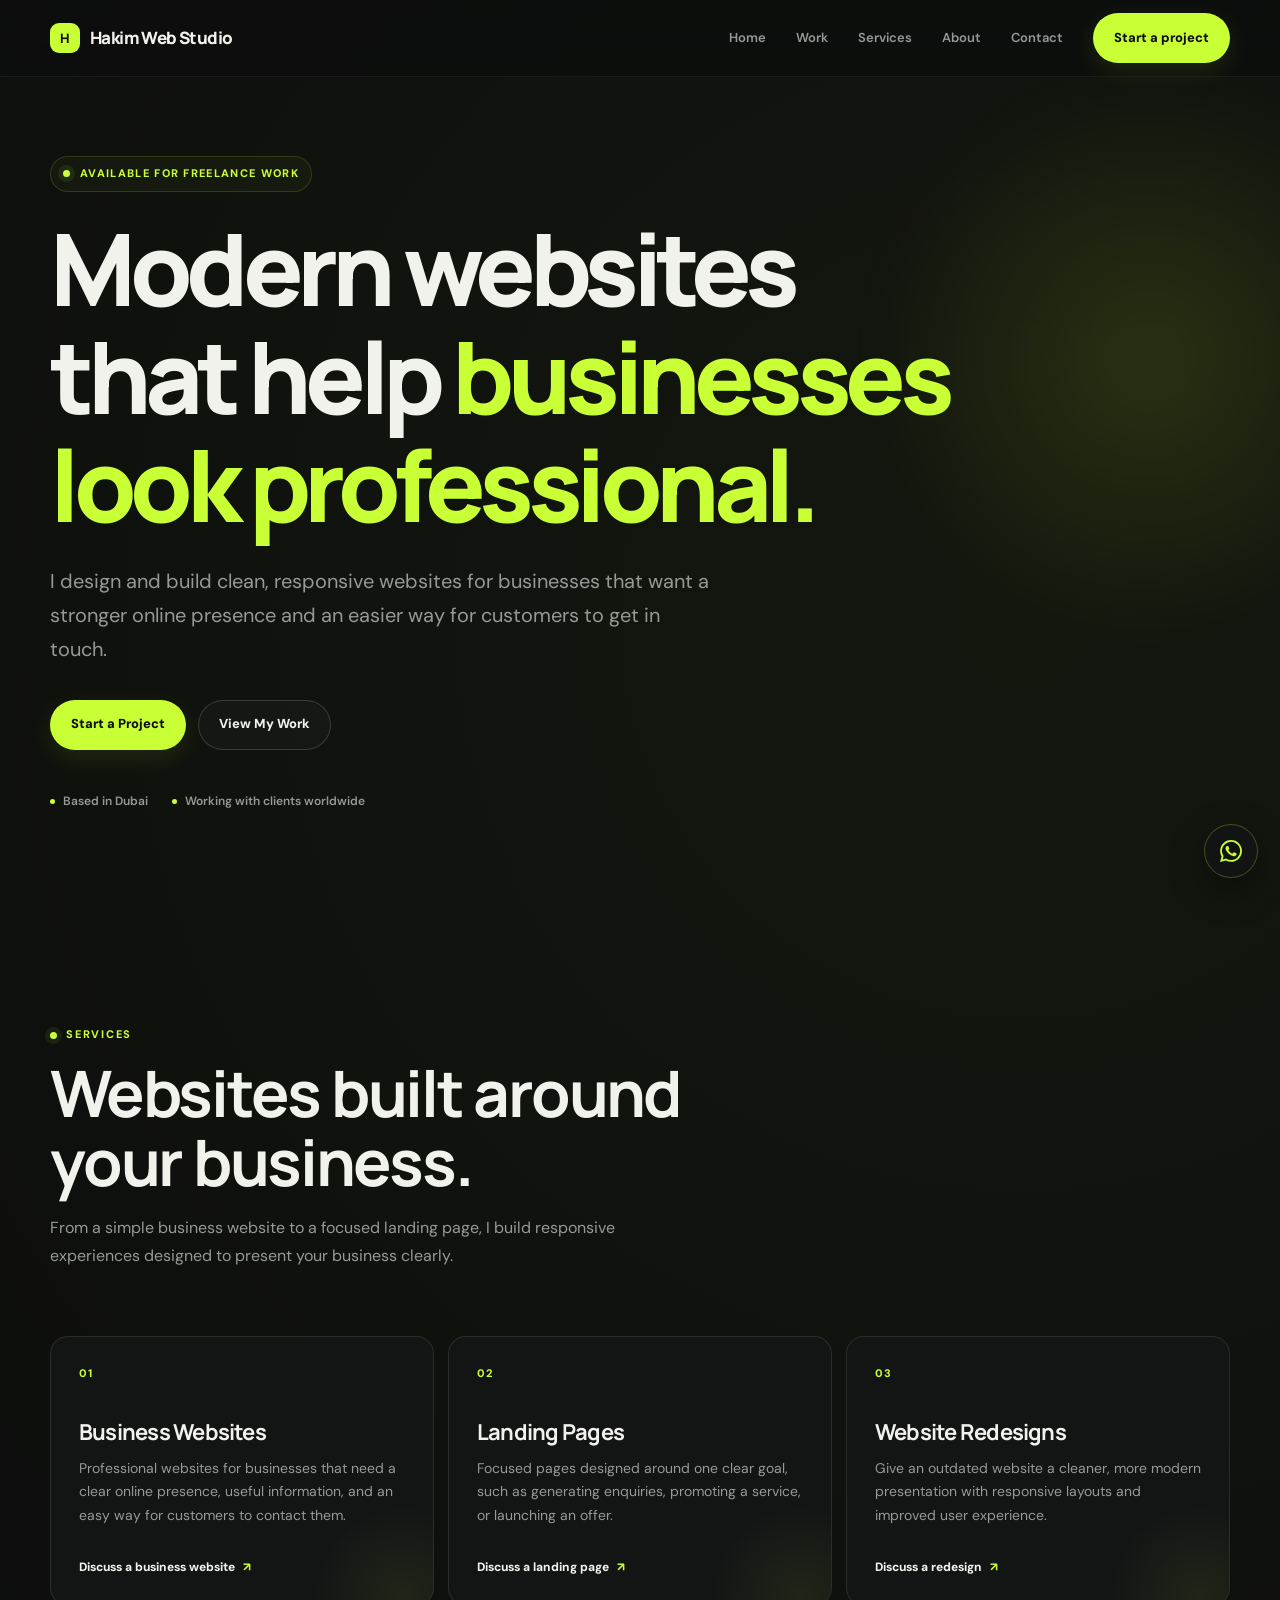
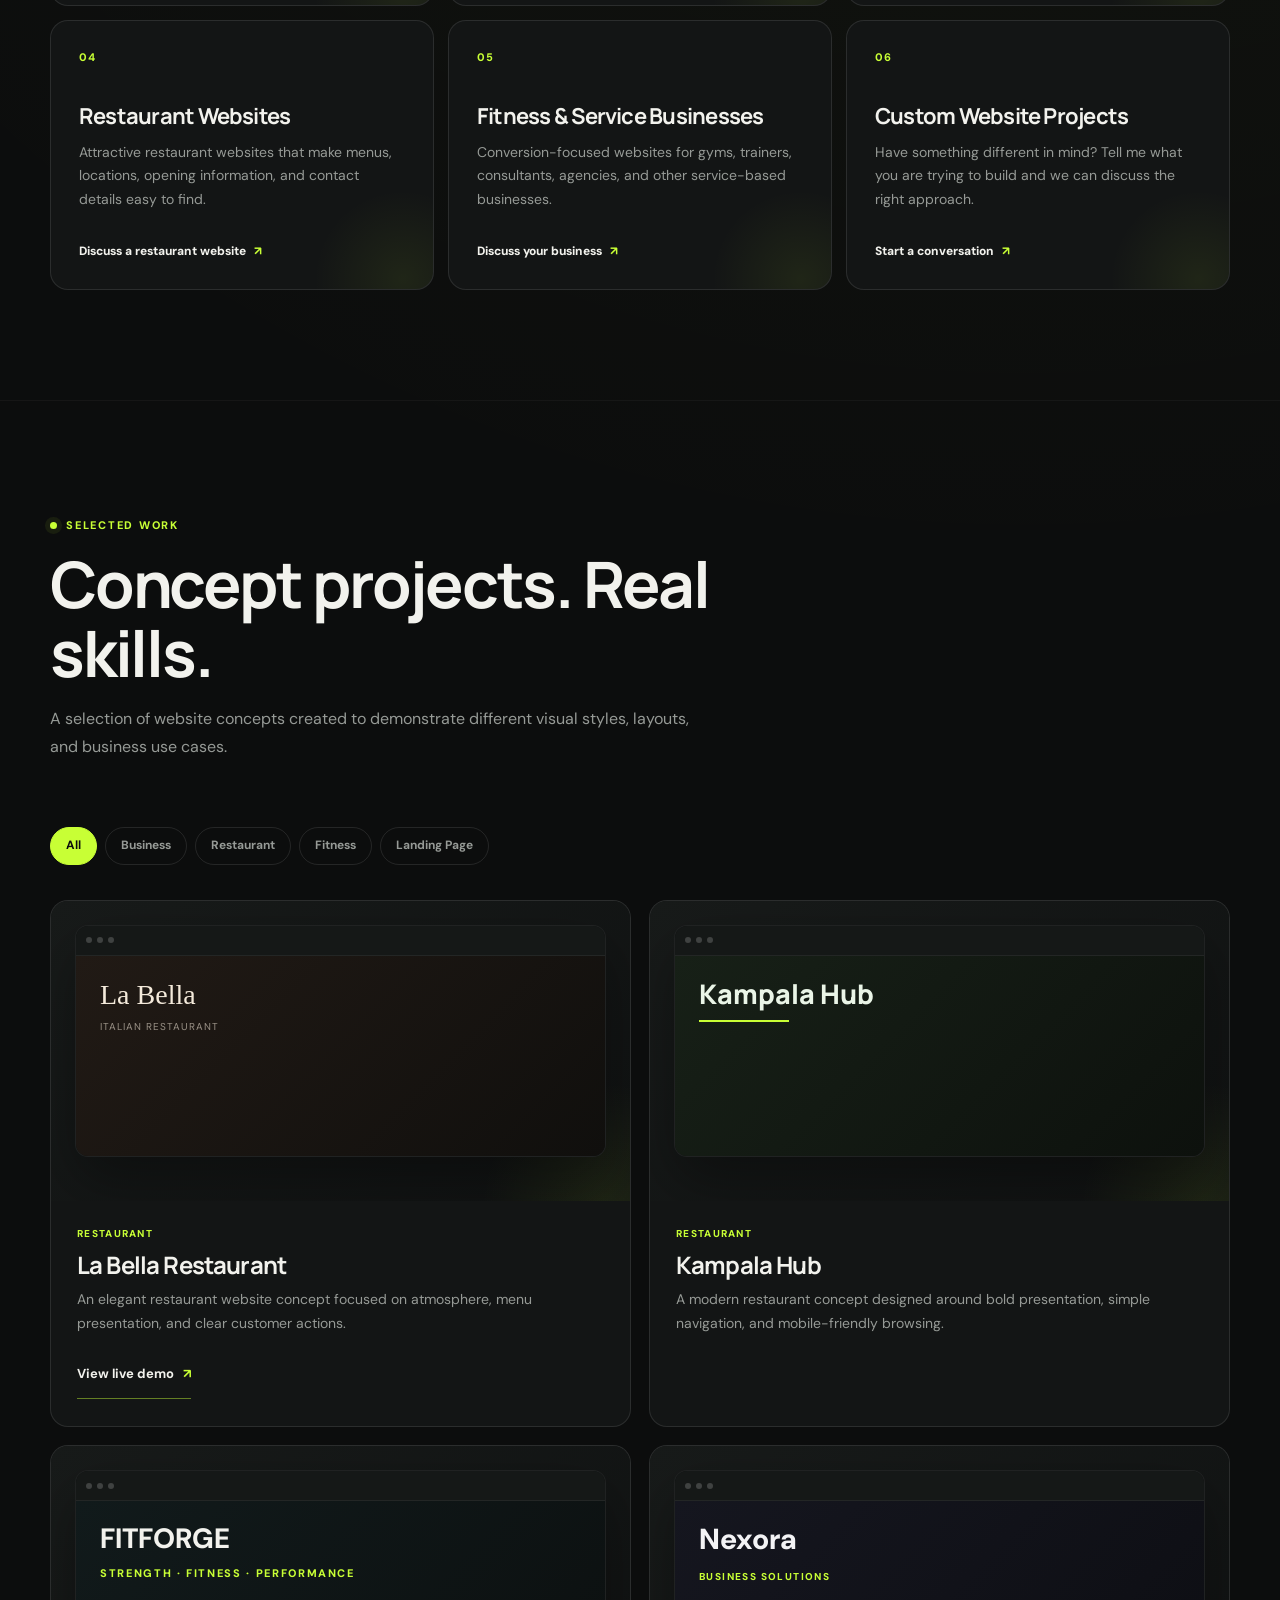
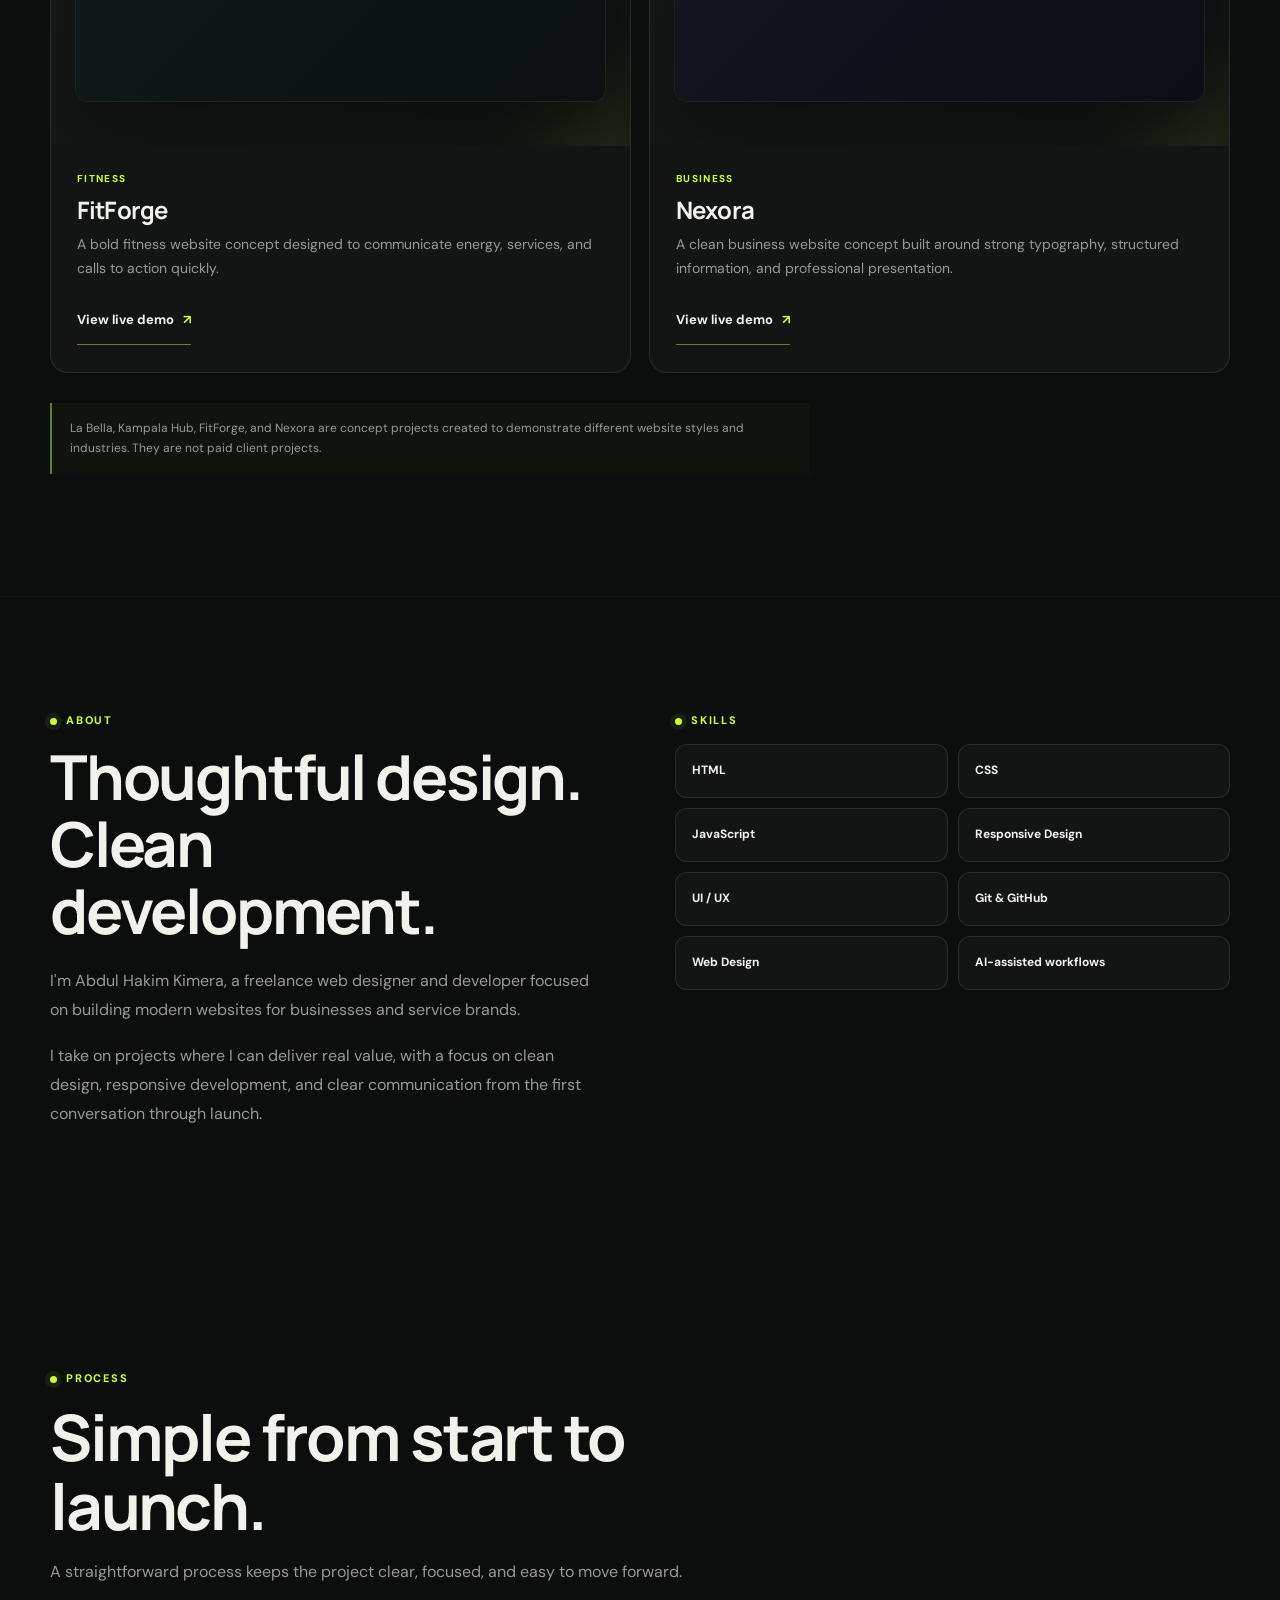
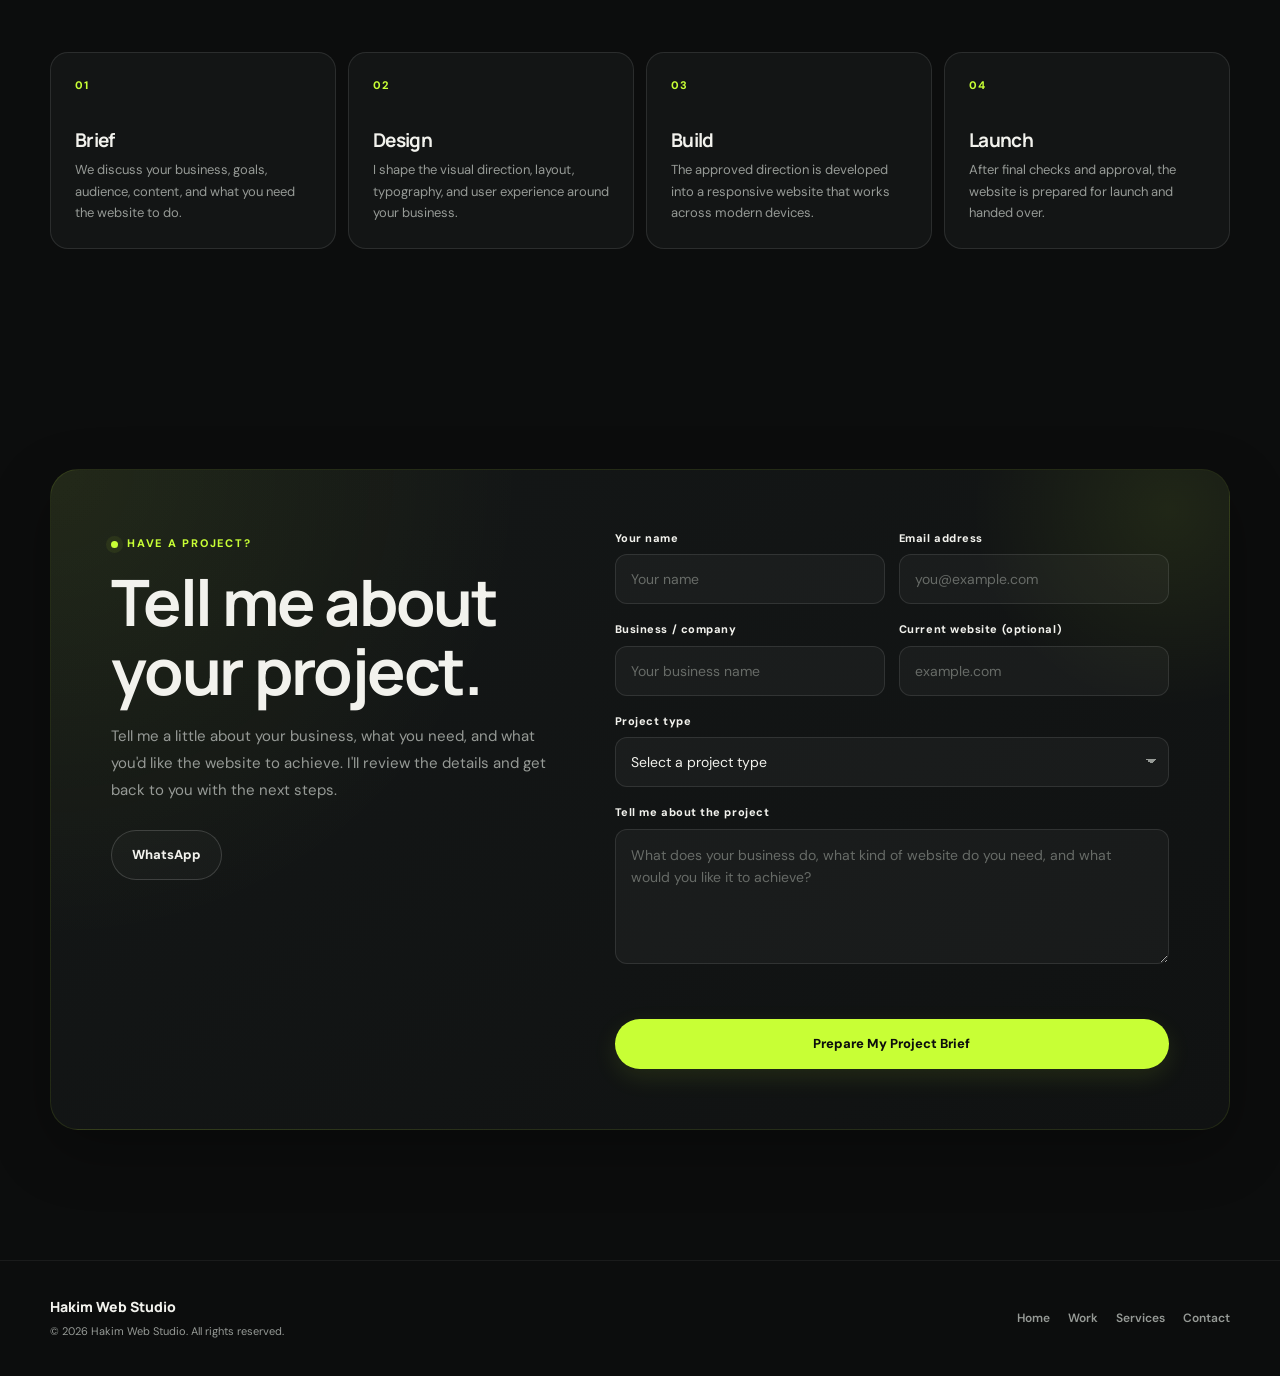
==== commit 26e2c9a4: "Update index.html" ====
--- a/index.html
+++ b/index.html
@@ -1,520 +1,888 @@
 <!DOCTYPE html>
 <html lang="en">
 <head>
+
     <meta charset="UTF-8">
-    <meta name="viewport" content="width=device-width, initial-scale=1.0">
-    <meta name="theme-color" content="#0c0d0d">
-
-    <title>Hakim Web Studio | Websites for Businesses</title>
-    <meta name="description" content="Hakim Web Studio designs and builds modern, responsive websites for local businesses, restaurants, and service brands that need to look professional and make it easy for customers to get in touch.">
-    <meta name="author" content="Abdul Hakim Kimera">
-
-    <link rel="canonical" href="https://hakimwebsites.github.io/hakimwebsites/">
-
-    <meta property="og:type" content="website">
-    <meta property="og:url" content="https://hakimwebsites.github.io/hakimwebsites/">
-    <meta property="og:title" content="Hakim Web Studio | Websites for Businesses">
-    <meta property="og:description" content="Modern, responsive websites for businesses that want to look professional and make it easier for customers to get in touch.">
-    <meta property="og:locale" content="en_US">
-
-    <meta name="twitter:card" content="summary">
-    <meta name="twitter:title" content="Hakim Web Studio | Websites for Businesses">
-    <meta name="twitter:description" content="Modern, responsive websites for businesses that want to look professional and make it easier for customers to get in touch.">
+
+    <meta
+        name="viewport"
+        content="width=device-width, initial-scale=1.0"
+    >
+
+    <meta
+        name="description"
+        content="Hakim Web Studio designs and builds modern, responsive websites for local businesses, restaurants, and service brands that need to look professional and make it easy for customers to get in touch."
+    >
+
+    <meta
+        name="author"
+        content="Abdul Hakim Kimera"
+    >
+
+    <meta
+        name="theme-color"
+        content="#0c0d0d"
+    >
+
+    <link
+        rel="canonical"
+        href="https://hakimwebsites.github.io/hakimwebsites/"
+    >
+
+    <title>
+        Hakim Web Studio | Websites for Businesses
+    </title>
+
+
+    <!-- =========================================
+         GOOGLE FONTS
+    ========================================== -->
 
     <link rel="preconnect" href="https://fonts.googleapis.com">
+
     <link rel="preconnect" href="https://fonts.gstatic.com" crossorigin>
-    <link href="https://fonts.googleapis.com/css2?family=DM+Sans:wght@400;500;600;700&family=Manrope:wght@500;600;700;800&display=swap" rel="stylesheet">
-
-    <link rel="stylesheet" href="style.css">
+
+    <link
+        href="https://fonts.googleapis.com/css2?family=DM+Sans:wght@400;500;600;700&family=Manrope:wght@600;700;800&display=swap"
+        rel="stylesheet"
+    >
+
+
+    <!-- =========================================
+         STYLESHEET
+    ========================================== -->
+
+    <link
+        rel="stylesheet"
+        href="style.css"
+    >
+
 </head>
 
+
 <body>
 
-    <a class="skip-link" href="#main">Skip to main content</a>
-
-    <!-- NAVIGATION -->
-    <header class="navbar">
-        <div class="container nav-container">
-
-            <a href="#home" class="logo">
-                Hakim<span> Web</span> Studio
-            </a>
-
-            <nav class="nav-links" id="navLinks" aria-label="Primary">
-                <a href="#home">Home</a>
-                <a href="#work">Work</a>
-                <a href="#services">Services</a>
-                <a href="#about">About</a>
-                <a href="#contact">Contact</a>
+
+    <!-- =========================================
+         ACCESSIBILITY
+    ========================================== -->
+
+    <a
+        class="skip-link"
+        href="#main-content"
+    >
+        Skip to content
+    </a>
+
+
+    <!-- =========================================
+         HEADER / NAVIGATION
+    ========================================== -->
+
+    <header class="site-header">
+
+        <div class="container">
+
+            <nav
+                class="navbar"
+                aria-label="Main navigation"
+            >
+
+                <a
+                    class="logo"
+                    href="#home"
+                    aria-label="Hakim Web Studio home"
+                >
+
+                    <span
+                        class="logo-mark"
+                        aria-hidden="true"
+                    >
+                        H
+                    </span>
+
+                    <span>
+                        Hakim Web Studio
+                    </span>
+
+                </a>
+
+
+                <button
+                    class="menu-button"
+                    id="menuButton"
+                    type="button"
+                    aria-expanded="false"
+                    aria-controls="navLinks"
+                    aria-label="Open menu"
+                >
+
+                    <span></span>
+                    <span></span>
+                    <span></span>
+
+                </button>
+
+
+                <div
+                    class="nav-links"
+                    id="navLinks"
+                >
+
+                    <a href="#home">
+                        Home
+                    </a>
+
+                    <a href="#work">
+                        Work
+                    </a>
+
+                    <a href="#services">
+                        Services
+                    </a>
+
+                    <a href="#about">
+                        About
+                    </a>
+
+                    <a href="#contact">
+                        Contact
+                    </a>
+
+                    <a
+                        class="button button-primary"
+                        href="#contact"
+                    >
+                        Start a project
+                    </a>
+
+                </div>
+
             </nav>
 
-            <a href="#contact" class="nav-button">
-                Start a project
-            </a>
-
-            <button
-                class="menu-button"
-                id="menuButton"
-                type="button"
-                aria-label="Open menu"
-                aria-controls="navLinks"
-                aria-expanded="false"
-            >
-                <span></span>
-                <span></span>
-            </button>
-
         </div>
+
     </header>
 
 
-    <main id="main">
-
-        <!-- HERO -->
-        <section class="hero" id="home" aria-labelledby="hero-heading">
-
-            <div class="container hero-container">
-
-                <div class="availability">
-                    <span class="status-dot" aria-hidden="true"></span>
-                    Available for freelance work
+    <!-- =========================================
+         MAIN
+    ========================================== -->
+
+    <main id="main-content">
+
+
+        <!-- =====================================
+             HERO
+        ====================================== -->
+
+        <section
+            class="hero"
+            id="home"
+        >
+
+            <div class="container">
+
+                <div class="hero-content">
+
+                    <div class="hero-eyebrow">
+                        Available for freelance work
+                    </div>
+
+
+                    <h1>
+                        Modern websites that help
+                        <span>businesses look professional.</span>
+                    </h1>
+
+
+                    <p class="hero-description">
+                        I design and build clean, responsive websites
+                        for businesses that want a stronger online
+                        presence and an easier way for customers to
+                        get in touch.
+                    </p>
+
+
+                    <div class="hero-actions">
+
+                        <a
+                            class="button button-primary"
+                            href="#contact"
+                        >
+                            Start a Project
+                        </a>
+
+                        <a
+                            class="button button-secondary"
+                            href="#work"
+                        >
+                            View My Work
+                        </a>
+
+                    </div>
+
+
+                    <div class="hero-meta">
+
+                        <span>
+                            Based in Dubai
+                        </span>
+
+                        <span>
+                            Working with clients worldwide
+                        </span>
+
+                    </div>
+
                 </div>
 
-                <div class="hero-content">
-
-                    <div class="hero-text">
-                        <p class="eyebrow">WEB DESIGNER &amp; DEVELOPER</p>
-
-                        <h1 id="hero-heading">
-                            Modern websites that help businesses
-                            <span>look professional</span>
-                        </h1>
-
-                        <p class="hero-description">
-                            I design and build clean, responsive websites for local
-                            businesses that need to look credible, explain what they do,
-                            and make it easy for customers to get in touch.
+            </div>
+
+        </section>
+
+
+        <!-- =====================================
+             SERVICES
+        ====================================== -->
+
+        <section
+            class="section"
+            id="services"
+        >
+
+            <div class="container">
+
+                <div class="section-header">
+
+                    <div class="section-heading">
+
+                        <div class="section-eyebrow">
+                            Services
+                        </div>
+
+                        <h2 class="section-title">
+                            Websites built around your business.
+                        </h2>
+
+                        <p class="section-description">
+                            From a simple business website to a focused
+                            landing page, I build responsive experiences
+                            designed to present your business clearly.
                         </p>
 
-                        <div class="hero-buttons">
-                            <a href="#contact" class="button button-primary">
-                                Start a Project
-                            </a>
-
-                            <a href="#work" class="button button-secondary">
-                                View My Work
-                            </a>
-                        </div>
                     </div>
 
-                    <div class="hero-side">
+                </div>
+
+
+                <div class="services-grid">
+
+
+                    <!-- SERVICE 01 -->
+
+                    <article class="service-card">
+
+                        <div class="service-number">
+                            01
+                        </div>
+
+                        <h3>
+                            Business Websites
+                        </h3>
+
                         <p>
-                            Based in Dubai<br>
-                            Working worldwide
+                            Professional websites for businesses that
+                            need a clear online presence, useful information,
+                            and an easy way for customers to contact them.
                         </p>
 
-                        <div class="scroll-indicator" aria-hidden="true">
-                            <span></span>
-                            Scroll to explore
-                        </div>
+                        <a
+                            class="service-link"
+                            href="#contact"
+                            data-project-type="Business Website"
+                        >
+                            Discuss a business website
+                            <span aria-hidden="true">↗</span>
+                        </a>
+
+                    </article>
+
+
+                    <!-- SERVICE 02 -->
+
+                    <article class="service-card">
+
+                        <div class="service-number">
+                            02
+                        </div>
+
+                        <h3>
+                            Landing Pages
+                        </h3>
+
+                        <p>
+                            Focused pages designed around one clear
+                            goal, such as generating enquiries,
+                            promoting a service, or launching an offer.
+                        </p>
+
+                        <a
+                            class="service-link"
+                            href="#contact"
+                            data-project-type="Landing Page"
+                        >
+                            Discuss a landing page
+                            <span aria-hidden="true">↗</span>
+                        </a>
+
+                    </article>
+
+
+                    <!-- SERVICE 03 -->
+
+                    <article class="service-card">
+
+                        <div class="service-number">
+                            03
+                        </div>
+
+                        <h3>
+                            Website Redesigns
+                        </h3>
+
+                        <p>
+                            Give an outdated website a cleaner,
+                            more modern presentation with responsive
+                            layouts and improved user experience.
+                        </p>
+
+                        <a
+                            class="service-link"
+                            href="#contact"
+                            data-project-type="Website Redesign"
+                        >
+                            Discuss a redesign
+                            <span aria-hidden="true">↗</span>
+                        </a>
+
+                    </article>
+
+
+                    <!-- SERVICE 04 -->
+
+                    <article class="service-card">
+
+                        <div class="service-number">
+                            04
+                        </div>
+
+                        <h3>
+                            Restaurant Websites
+                        </h3>
+
+                        <p>
+                            Attractive restaurant websites that make
+                            menus, locations, opening information,
+                            and contact details easy to find.
+                        </p>
+
+                        <a
+                            class="service-link"
+                            href="#contact"
+                            data-project-type="Restaurant Website"
+                        >
+                            Discuss a restaurant website
+                            <span aria-hidden="true">↗</span>
+                        </a>
+
+                    </article>
+
+
+                    <!-- SERVICE 05 -->
+
+                    <article class="service-card">
+
+                        <div class="service-number">
+                            05
+                        </div>
+
+                        <h3>
+                            Fitness & Service Businesses
+                        </h3>
+
+                        <p>
+                            Conversion-focused websites for gyms,
+                            trainers, consultants, agencies, and
+                            other service-based businesses.
+                        </p>
+
+                        <a
+                            class="service-link"
+                            href="#contact"
+                            data-project-type="Fitness / Service Business"
+                        >
+                            Discuss your business
+                            <span aria-hidden="true">↗</span>
+                        </a>
+
+                    </article>
+
+
+                    <!-- SERVICE 06 -->
+
+                    <article class="service-card">
+
+                        <div class="service-number">
+                            06
+                        </div>
+
+                        <h3>
+                            Custom Website Projects
+                        </h3>
+
+                        <p>
+                            Have something different in mind?
+                            Tell me what you are trying to build
+                            and we can discuss the right approach.
+                        </p>
+
+                        <a
+                            class="service-link"
+                            href="#contact"
+                            data-project-type="Custom Website"
+                        >
+                            Start a conversation
+                            <span aria-hidden="true">↗</span>
+                        </a>
+
+                    </article>
+
+                </div>
+
+            </div>
+
+        </section>
+
+
+        <!-- =====================================
+             WORK
+        ====================================== -->
+
+        <section
+            class="section work-section"
+            id="work"
+        >
+
+            <div class="container">
+
+                <div class="section-header">
+
+                    <div class="section-heading">
+
+                        <div class="section-eyebrow">
+                            Selected Work
+                        </div>
+
+                        <h2 class="section-title">
+                            Concept projects. Real skills.
+                        </h2>
+
+                        <p class="section-description">
+                            A selection of website concepts created to
+                            demonstrate different visual styles,
+                            layouts, and business use cases.
+                        </p>
+
                     </div>
 
                 </div>
 
-            </div>
-
-        </section>
-
-
-        <!-- SERVICES -->
-        <section class="services section" id="services" aria-labelledby="services-heading">
-
-            <div class="container">
-
-                <div class="section-heading">
-                    <div>
-                        <p class="eyebrow">WHAT I DO</p>
-                        <h2 id="services-heading">Websites built<br>with purpose</h2>
-                    </div>
-
-                    <p class="section-intro">
-                        Clear design and practical development, focused on helping
-                        your business look professional and get more enquiries.
-                    </p>
+
+                <!-- FILTERS -->
+
+                <div
+                    class="filter-buttons"
+                    role="group"
+                    aria-label="Filter projects"
+                >
+
+                    <button
+                        class="filter-button is-active"
+                        type="button"
+                        data-filter="all"
+                        aria-pressed="true"
+                    >
+                        All
+                    </button>
+
+                    <button
+                        class="filter-button"
+                        type="button"
+                        data-filter="business"
+                        aria-pressed="false"
+                    >
+                        Business
+                    </button>
+
+                    <button
+                        class="filter-button"
+                        type="button"
+                        data-filter="restaurant"
+                        aria-pressed="false"
+                    >
+                        Restaurant
+                    </button>
+
+                    <button
+                        class="filter-button"
+                        type="button"
+                        data-filter="fitness"
+                        aria-pressed="false"
+                    >
+                        Fitness
+                    </button>
+
+                    <button
+                        class="filter-button"
+                        type="button"
+                        data-filter="landing"
+                        aria-pressed="false"
+                    >
+                        Landing Page
+                    </button>
+
                 </div>
 
 
-                <div class="services-grid">
-
-                    <article class="service-card">
-                        <span class="service-number">01</span>
-
-                        <h3>Business Websites</h3>
-
-                        <p>
-                            Professional responsive websites designed to help
-                            local businesses build trust and generate enquiries.
-                        </p>
-
-                        <a href="#contact" class="service-link" data-project-type="New Business Website">
-                            Start this project
-                        </a>
-                    </article>
-
-
-                    <article class="service-card">
-                        <span class="service-number">02</span>
-
-                        <h3>Landing Pages</h3>
-
-                        <p>
-                            Focused landing pages designed around one clear action,
-                            such as booking, contacting, or requesting a quote.
-                        </p>
-
-                        <a href="#contact" class="service-link" data-project-type="Landing Page">
-                            Start this project
-                        </a>
-                    </article>
-
-
-                    <article class="service-card">
-                        <span class="service-number">03</span>
-
-                        <h3>Website Redesigns</h3>
-
-                        <p>
-                            Modernize an outdated website with better structure,
-                            mobile responsiveness, usability, and visual design.
-                        </p>
-
-                        <a href="#contact" class="service-link" data-project-type="Website Redesign">
-                            Start this project
-                        </a>
-                    </article>
-
-
-                    <article class="service-card">
-                        <span class="service-number">04</span>
-
-                        <h3>Restaurant Websites</h3>
-
-                        <p>
-                            Menu-led restaurant sites that show the atmosphere,
-                            make the food easy to explore, and invite bookings.
-                        </p>
-
-                        <a href="#contact" class="service-link" data-project-type="Restaurant Website">
-                            Start this project
-                        </a>
-                    </article>
-
-
-                    <article class="service-card">
-                        <span class="service-number">05</span>
-
-                        <h3>Fitness &amp; Service Businesses</h3>
-
-                        <p>
-                            Clear websites for gyms, coaches, and service businesses
-                            that explain the offer and make contact simple.
-                        </p>
-
-                        <a href="#contact" class="service-link" data-project-type="Fitness Website">
-                            Start this project
-                        </a>
-                    </article>
-
-                </div>
-
-            </div>
-
-        </section>
-
-
-        <!-- WORK -->
-        <section class="work section" id="work" aria-labelledby="work-heading">
-
-            <div class="container">
-
-                <div class="section-heading work-heading">
-
-                    <div>
-                        <p class="eyebrow">SELECTED WORK</p>
-                        <h2 id="work-heading">A few things<br>I've built</h2>
-                    </div>
-
-                    <p class="section-intro">
-                        A mix of a live demo and concept projects showing how I
-                        approach design, structure, and user experience.
-                    </p>
-
-                </div>
-
-
-                <div class="project-filters" role="group" aria-label="Filter projects by type">
-                    <button type="button" class="filter-button is-active" data-filter="all" aria-pressed="true">All</button>
-                    <button type="button" class="filter-button" data-filter="business" aria-pressed="false">Business</button>
-                    <button type="button" class="filter-button" data-filter="restaurant" aria-pressed="false">Restaurant</button>
-                    <button type="button" class="filter-button" data-filter="fitness" aria-pressed="false">Fitness</button>
-                    <button type="button" class="filter-button" data-filter="landing" aria-pressed="false">Landing Page</button>
-                </div>
-
-
-                <div class="projects-grid" id="projectsGrid">
-
-                    <!-- PROJECT 1 -->
-                    <article class="project project-large" data-category="restaurant">
-
-                        <div class="project-image bella" aria-hidden="true">
-                            <div class="project-browser">
-
-                                <div class="browser-top">
-                                    <span></span>
-                                    <span></span>
-                                    <span></span>
+                <!-- PROJECT GRID -->
+
+                <div class="project-grid">
+
+
+                    <!-- =================================
+                         LA BELLA
+                    ================================== -->
+
+                    <article
+                        class="project"
+                        data-category="restaurant"
+                    >
+
+                        <div class="project-preview">
+
+                            <div class="mockup-window">
+
+                                <div class="mockup-topbar">
+
+                                    <span class="mockup-dot"></span>
+                                    <span class="mockup-dot"></span>
+                                    <span class="mockup-dot"></span>
+
                                 </div>
 
-                                <div class="bella-content">
-                                    <small>LA BELLA</small>
-                                    <p class="preview-title">
-                                        Italian food.<br>
-                                        Made with love.
-                                    </p>
-
-                                    <div class="fake-button">
-                                        View Menu
+                                <div
+                                    class="mockup-content mockup-bella"
+                                >
+
+                                    <div
+                                        class="mockup-bella-title"
+                                    >
+                                        La Bella
                                     </div>
+
+                                    <div
+                                        class="mockup-bella-subtitle"
+                                    >
+                                        Italian Restaurant
+                                    </div>
+
                                 </div>
 
                             </div>
-                        </div>
+
+                        </div>
+
 
                         <div class="project-info">
-                            <p class="project-category">Restaurant Website</p>
-                            <h3>La Bella Restaurant</h3>
-                            <p class="project-label">Concept project — live demo</p>
-
-                            <p class="project-summary">
-                                A restaurant website made to feel warm and easy to use,
-                                with a clear path from browsing the menu to making an enquiry.
+
+                            <div class="project-meta">
+
+                                <span class="project-category">
+                                    Restaurant
+                                </span>
+
+                            </div>
+
+                            <h3>
+                                La Bella Restaurant
+                            </h3>
+
+                            <p>
+                                An elegant restaurant website concept
+                                focused on atmosphere, menu presentation,
+                                and clear customer actions.
                             </p>
 
-                            <dl class="project-details">
-                                <div>
-                                    <dt>Goal</dt>
-                                    <dd>Create a modern restaurant website that makes it easy for visitors to explore the menu and make enquiries.</dd>
-                                </div>
-                                <div>
-                                    <dt>Solution</dt>
-                                    <dd>Designed a responsive restaurant experience with menu categories, a reservation flow, and interactive ordering functionality.</dd>
-                                </div>
-                            </dl>
-
-                            <p class="project-tech">
-                                <span>HTML</span>
-                                <span>CSS</span>
-                                <span>JavaScript</span>
-                            </p>
-
-                            <a href="https://hakimwebsites.github.io/la-bella-restaurant/"
-                               target="_blank"
-                               rel="noopener noreferrer"
-                               class="project-link">
-                                View La Bella project
+                            <a
+                                class="project-link"
+                                href="https://hakimwebsites.github.io/la-bella-restaurant/"
+                                target="_blank"
+                                rel="noopener noreferrer"
+                            >
+                                View live demo
                                 <span aria-hidden="true">↗</span>
                             </a>
+
                         </div>
 
                     </article>
 
 
-                    <!-- PROJECT 2 -->
-                    <article class="project" data-category="restaurant">
-
-                        <div class="project-image kampala" aria-hidden="true">
-
-                            <div class="kampala-overlay">
-                                <p>KAMPALA HUB</p>
-
-                                <p class="preview-title">
-                                    Good food.<br>
-                                    Good people.
-                                </p>
-
-                                <span>Explore our menu →</span>
-                            </div>
-
-                        </div>
+                    <!-- =================================
+                         KAMPALA HUB
+                    ================================== -->
+
+                    <article
+                        class="project"
+                        data-category="restaurant"
+                    >
+
+                        <div class="project-preview">
+
+                            <div class="mockup-window">
+
+                                <div class="mockup-topbar">
+
+                                    <span class="mockup-dot"></span>
+                                    <span class="mockup-dot"></span>
+                                    <span class="mockup-dot"></span>
+
+                                </div>
+
+                                <div
+                                    class="mockup-content mockup-kampala"
+                                >
+
+                                    <div
+                                        class="mockup-kampala-title"
+                                    >
+                                        Kampala Hub
+                                    </div>
+
+                                    <div
+                                        class="mockup-kampala-line"
+                                    ></div>
+
+                                </div>
+
+                            </div>
+
+                        </div>
+
 
                         <div class="project-info">
-                            <p class="project-category">Restaurant Website</p>
-                            <h3>Kampala Hub</h3>
-                            <p class="project-label">Concept project</p>
-
-                            <p class="project-summary">
-                                A neighbourhood restaurant concept focused on atmosphere,
-                                food, and a simple invitation to explore the menu.
+
+                            <div class="project-meta">
+
+                                <span class="project-category">
+                                    Restaurant
+                                </span>
+
+                            </div>
+
+                            <h3>
+                                Kampala Hub
+                            </h3>
+
+                            <p>
+                                A modern restaurant concept designed
+                                around bold presentation, simple
+                                navigation, and mobile-friendly browsing.
                             </p>
 
-                            <dl class="project-details">
-                                <div>
-                                    <dt>Goal</dt>
-                                    <dd>Show how a local restaurant can present its mood and menu without clutter.</dd>
+                        </div>
+
+                    </article>
+
+
+                    <!-- =================================
+                         FITFORGE
+                    ================================== -->
+
+                    <article
+                        class="project"
+                        data-category="fitness"
+                    >
+
+                        <div class="project-preview">
+
+                            <div class="mockup-window">
+
+                                <div class="mockup-topbar">
+
+                                    <span class="mockup-dot"></span>
+                                    <span class="mockup-dot"></span>
+                                    <span class="mockup-dot"></span>
+
                                 </div>
-                                <div>
-                                    <dt>Solution</dt>
-                                    <dd>Used a warm, image-led layout with clear typography and a direct path to the menu.</dd>
+
+                                <div
+                                    class="mockup-content mockup-fitforge"
+                                >
+
+                                    <div
+                                        class="mockup-fitforge-title"
+                                    >
+                                        FitForge
+                                    </div>
+
+                                    <div
+                                        class="mockup-fitforge-accent"
+                                    >
+                                        Strength · Fitness · Performance
+                                    </div>
+
                                 </div>
-                            </dl>
-
-                            <p class="project-tech">
-                                <span>HTML</span>
-                                <span>CSS</span>
+
+                            </div>
+
+                        </div>
+
+
+                        <div class="project-info">
+
+                            <div class="project-meta">
+
+                                <span class="project-category">
+                                    Fitness
+                                </span>
+
+                            </div>
+
+                            <h3>
+                                FitForge
+                            </h3>
+
+                            <p>
+                                A bold fitness website concept designed
+                                to communicate energy, services, and
+                                calls to action quickly.
                             </p>
-                        </div>
-
-                    </article>
-
-
-                    <!-- PROJECT 3 -->
-                    <article class="project" data-category="fitness">
-
-                        <div class="project-image fitforge" aria-hidden="true">
-
-                            <div class="fitforge-content">
-
-                                <span>FITFORGE</span>
-
-                                <p class="preview-title">
-                                    Train harder.<br>
-                                    Become stronger.
-                                </p>
-
-                                <div class="fitness-lines">
-                                    <i></i>
-                                    <i></i>
-                                    <i></i>
-                                </div>
-
-                            </div>
-
-                        </div>
-
-                        <div class="project-info">
-                            <p class="project-category">Fitness Website</p>
-                            <h3>FitForge</h3>
-                            <p class="project-label">Concept project — live demo</p>
-
-                            <p class="project-summary">
-                                A bold fitness brand concept designed to feel energetic
-                                on both desktop and mobile.
-                            </p>
-
-                            <dl class="project-details">
-                                <div>
-                                    <dt>Goal</dt>
-                                    <dd>Give a training brand a site that explains the offer quickly and encourages contact.</dd>
-                                </div>
-                                <div>
-                                    <dt>Solution</dt>
-                                    <dd>Built a high-contrast, mobile-friendly layout with strong headlines and a clear visual system.</dd>
-                                </div>
-                            </dl>
-
-                            <p class="project-tech">
-                                <span>HTML</span>
-                                <span>CSS</span>
-                                <span>JavaScript</span>
-                                <span>Responsive UI</span>
-                            </p>
-
-                            <a href="https://hakimwebsites.github.io/fit-forge/"
-                               target="_blank"
-                               rel="noopener noreferrer"
-                               class="project-link">
-                                View FitForge project
+
+                            <a
+                                class="project-link"
+                                href="https://hakimwebsites.github.io/fit-forge/"
+                                target="_blank"
+                                rel="noopener noreferrer"
+                            >
+                                View live demo
                                 <span aria-hidden="true">↗</span>
                             </a>
+
                         </div>
 
                     </article>
 
 
-                    <!-- PROJECT 4 -->
-                    <article class="project project-wide" data-category="business">
-
-                        <div class="project-image nexora" aria-hidden="true">
-
-                            <div class="nexora-content">
-
-                                <p>NEXORA</p>
-
-                                <p class="preview-title">
-                                    Technology<br>
-                                    made simple.
-                                </p>
-
-                                <div class="nexora-boxes">
-                                    <span></span>
-                                    <span></span>
-                                    <span></span>
+                    <!-- =================================
+                         NEXORA
+                    ================================== -->
+
+                    <article
+                        class="project"
+                        data-category="business"
+                    >
+
+                        <div class="project-preview">
+
+                            <div class="mockup-window">
+
+                                <div class="mockup-topbar">
+
+                                    <span class="mockup-dot"></span>
+                                    <span class="mockup-dot"></span>
+                                    <span class="mockup-dot"></span>
+
                                 </div>
 
-                            </div>
-
-                        </div>
+                                <div
+                                    class="mockup-content mockup-nexora"
+                                >
+
+                                    <div
+                                        class="mockup-nexora-title"
+                                    >
+                                        Nexora
+                                    </div>
+
+                                    <div
+                                        class="mockup-nexora-accent"
+                                    >
+                                        Business Solutions
+                                    </div>
+
+                                </div>
+
+                            </div>
+
+                        </div>
+
 
                         <div class="project-info">
-                            <p class="project-category">Business Website</p>
-                            <h3>Nexora</h3>
-                            <p class="project-label">Concept project — live demo</p>
-
-                            <p class="project-summary">
-                                A clean business-website concept for a technology-style
-                                brand that needs to look organised and trustworthy.
+
+                            <div class="project-meta">
+
+                                <span class="project-category">
+                                    Business
+                                </span>
+
+                            </div>
+
+                            <h3>
+                                Nexora
+                            </h3>
+
+                            <p>
+                                A clean business website concept built
+                                around strong typography, structured
+                                information, and professional presentation.
                             </p>
 
-                            <dl class="project-details">
-                                <div>
-                                    <dt>Goal</dt>
-                                    <dd>Present a company clearly, with a layout that is easy to scan on any screen.</dd>
-                                </div>
-                                <div>
-                                    <dt>Solution</dt>
-                                    <dd>Created a simple corporate structure with strong hierarchy and a professional visual system.</dd>
-                                </div>
-                            </dl>
-
-                            <p class="project-tech">
-                                <span>HTML</span>
-                                <span>CSS</span>
-                                <span>JavaScript</span>
-                                <span>Responsive UI</span>
-                            </p>
-
-                             <a href="https://hakimwebsites.github.io/nexora/"
-                               target="_blank"
-                               rel="noopener noreferrer"
-                               class="project-link">
-                                View Nexora project
+                            <a
+                                class="project-link"
+                                href="https://hakimwebsites.github.io/nexora/"
+                                target="_blank"
+                                rel="noopener noreferrer"
+                            >
+                                View live demo
                                 <span aria-hidden="true">↗</span>
                             </a>
+
                         </div>
 
                     </article>
 
                 </div>
 
-                <p class="filter-empty" id="filterEmpty" hidden>
-                    No projects in this category yet. Browse All to see the current work,
-                    or get in touch if you need a landing page.
+
+                <!-- PROJECT DISCLOSURE -->
+
+                <p class="project-note">
+                    La Bella, Kampala Hub, FitForge, and Nexora are
+                    concept projects created to demonstrate different
+                    website styles and industries. They are not paid
+                    client projects.
                 </p>
 
-                <p class="project-note">
-                    La Bella is a concept project with a live demo. Kampala Hub, FitForge
-                    and Nexora are concept projects created to show different website
-                    styles and industries. They are not paid client work.
+
+                <!-- EMPTY FILTER MESSAGE -->
+
+                <p
+                    id="filterEmpty"
+                    hidden
+                >
+                    No projects match this category yet.
                 </p>
 
             </div>
@@ -522,350 +890,684 @@
         </section>
 
 
-        <!-- ABOUT -->
-        <section class="about section" id="about" aria-labelledby="about-heading">
-
-            <div class="container about-grid">
-
-                <div class="about-title">
-                    <p class="eyebrow">A LITTLE ABOUT ME</p>
-
-                    <h2 id="about-heading">
-                        Good websites don't
-                        just look good
-                    </h2>
+        <!-- =====================================
+             ABOUT
+        ====================================== -->
+
+        <section
+            class="section about-section"
+            id="about"
+        >
+
+            <div class="container">
+
+                <div class="about-grid">
+
+
+                    <div class="about-content">
+
+                        <div class="section-eyebrow">
+                            About
+                        </div>
+
+                        <h2>
+                            Thoughtful design.
+                            Clean development.
+                        </h2>
+
+                        <p>
+                            I'm Abdul Hakim Kimera, a freelance web
+                            designer and developer focused on building
+                            modern websites for businesses and service
+                            brands.
+                        </p>
+
+                        <p>
+                            I take on projects where I can deliver real
+                            value, with a focus on clean design,
+                            responsive development, and clear
+                            communication from the first conversation
+                            through launch.
+                        </p>
+
+                    </div>
+
+
+                    <div>
+
+                        <div class="section-eyebrow">
+                            Skills
+                        </div>
+
+
+                        <div class="skills-grid">
+
+                            <div class="skill">
+                                HTML
+                            </div>
+
+                            <div class="skill">
+                                CSS
+                            </div>
+
+                            <div class="skill">
+                                JavaScript
+                            </div>
+
+                            <div class="skill">
+                                Responsive Design
+                            </div>
+
+                            <div class="skill">
+                                UI / UX
+                            </div>
+
+                            <div class="skill">
+                                Git & GitHub
+                            </div>
+
+                            <div class="skill">
+                                Web Design
+                            </div>
+
+                            <div class="skill">
+                                AI-assisted workflows
+                            </div>
+
+                        </div>
+
+                    </div>
+
                 </div>
 
-
-                <div class="about-content">
-
-                    <p class="about-large">
-                        They make people trust you
+            </div>
+
+        </section>
+
+
+        <!-- =====================================
+             PROCESS
+        ====================================== -->
+
+        <section class="section">
+
+            <div class="container">
+
+                <div class="section-header">
+
+                    <div class="section-heading">
+
+                        <div class="section-eyebrow">
+                            Process
+                        </div>
+
+                        <h2 class="section-title">
+                            Simple from start to launch.
+                        </h2>
+
+                        <p class="section-description">
+                            A straightforward process keeps the project
+                            clear, focused, and easy to move forward.
+                        </p>
+
+                    </div>
+
+                </div>
+
+
+                <div class="process-grid">
+
+
+                    <article class="process-step">
+
+                        <div class="process-number">
+                            01
+                        </div>
+
+                        <h3>
+                            Brief
+                        </h3>
+
+                        <p>
+                            We discuss your business, goals, audience,
+                            content, and what you need the website to do.
+                        </p>
+
+                    </article>
+
+
+                    <article class="process-step">
+
+                        <div class="process-number">
+                            02
+                        </div>
+
+                        <h3>
+                            Design
+                        </h3>
+
+                        <p>
+                            I shape the visual direction, layout,
+                            typography, and user experience around
+                            your business.
+                        </p>
+
+                    </article>
+
+
+                    <article class="process-step">
+
+                        <div class="process-number">
+                            03
+                        </div>
+
+                        <h3>
+                            Build
+                        </h3>
+
+                        <p>
+                            The approved direction is developed into
+                            a responsive website that works across
+                            modern devices.
+                        </p>
+
+                    </article>
+
+
+                    <article class="process-step">
+
+                        <div class="process-number">
+                            04
+                        </div>
+
+                        <h3>
+                            Launch
+                        </h3>
+
+                        <p>
+                            After final checks and approval, the website
+                            is prepared for launch and handed over.
+                        </p>
+
+                    </article>
+
+
+                </div>
+
+            </div>
+
+        </section>
+
+
+        <!-- =====================================
+             CONTACT
+        ====================================== -->
+
+        <section
+            class="section contact-section"
+            id="contact"
+        >
+
+            <div class="container">
+
+                <div class="contact-box">
+
+
+                    <!-- CONTACT INTRO -->
+
+                    <div class="contact-content">
+
+                        <div class="section-eyebrow">
+                            Have a project?
+                        </div>
+
+                        <h2>
+                            Tell me about your project.
+                        </h2>
+
+                        <p class="contact-description">
+                            Tell me a little about your business, what
+                            you need, and what you'd like the website
+                            to achieve. I'll review the details and
+                            get back to you with the next steps.
+                        </p>
+
+
+                        <div class="contact-direct">
+
+                            <a
+                                class="button button-secondary js-whatsapp-link"
+                                href="#"
+                                target="_blank"
+                                rel="noopener noreferrer"
+                            >
+                                WhatsApp
+                            </a>
+
+                        </div>
+
+                    </div>
+
+
+                    <!-- CONTACT FORM -->
+
+                    <div class="contact-form-wrap">
+
+                        <form
+                            class="contact-form"
+                            id="contactForm"
+                            novalidate
+                        >
+
+
+                            <!-- NAME / EMAIL -->
+
+                            <div class="form-row">
+
+
+                                <div class="form-field">
+
+                                    <label for="name">
+                                        Your name
+                                    </label>
+
+                                    <input
+                                        type="text"
+                                        id="name"
+                                        name="name"
+                                        autocomplete="name"
+                                        placeholder="Your name"
+                                        required
+                                    >
+
+                                    <span
+                                        class="field-error"
+                                        id="name-error"
+                                        hidden
+                                    ></span>
+
+                                </div>
+
+
+                                <div class="form-field">
+
+                                    <label for="email">
+                                        Email address
+                                    </label>
+
+                                    <input
+                                        type="email"
+                                        id="email"
+                                        name="email"
+                                        autocomplete="email"
+                                        placeholder="you@example.com"
+                                        required
+                                    >
+
+                                    <span
+                                        class="field-error"
+                                        id="email-error"
+                                        hidden
+                                    ></span>
+
+                                </div>
+
+                            </div>
+
+
+                            <!-- BUSINESS / WEBSITE -->
+
+                            <div class="form-row">
+
+
+                                <div class="form-field">
+
+                                    <label for="business">
+                                        Business / company
+                                    </label>
+
+                                    <input
+                                        type="text"
+                                        id="business"
+                                        name="business"
+                                        autocomplete="organization"
+                                        placeholder="Your business name"
+                                        required
+                                    >
+
+                                    <span
+                                        class="field-error"
+                                        id="business-error"
+                                        hidden
+                                    ></span>
+
+                                </div>
+
+
+                                <div class="form-field">
+
+                                    <label for="website">
+                                        Current website
+                                        <span>(optional)</span>
+                                    </label>
+
+                                    <input
+                                        type="text"
+                                        id="website"
+                                        name="website"
+                                        autocomplete="url"
+                                        placeholder="example.com"
+                                    >
+
+                                    <span
+                                        class="field-error"
+                                        id="website-error"
+                                        hidden
+                                    ></span>
+
+                                </div>
+
+                            </div>
+
+
+                            <!-- PROJECT TYPE -->
+
+                            <div class="form-field">
+
+                                <label for="projectType">
+                                    Project type
+                                </label>
+
+                                <select
+                                    id="projectType"
+                                    name="projectType"
+                                    required
+                                >
+
+                                    <option
+                                        value=""
+                                        selected
+                                        disabled
+                                    >
+                                        Select a project type
+                                    </option>
+
+                                    <option value="Business Website">
+                                        Business Website
+                                    </option>
+
+                                    <option value="Landing Page">
+                                        Landing Page
+                                    </option>
+
+                                    <option value="Website Redesign">
+                                        Website Redesign
+                                    </option>
+
+                                    <option value="Restaurant Website">
+                                        Restaurant Website
+                                    </option>
+
+                                    <option value="Fitness / Service Business">
+                                        Fitness / Service Business
+                                    </option>
+
+                                    <option value="Custom Website">
+                                        Custom Website
+                                    </option>
+
+                                </select>
+
+                                <span
+                                    class="field-error"
+                                    id="projectType-error"
+                                    hidden
+                                ></span>
+
+                            </div>
+
+
+                            <!-- MESSAGE -->
+
+                            <div class="form-field">
+
+                                <label for="message">
+                                    Tell me about the project
+                                </label>
+
+                                <textarea
+                                    id="message"
+                                    name="message"
+                                    placeholder="What does your business do, what kind of website do you need, and what would you like it to achieve?"
+                                    required
+                                ></textarea>
+
+                                <span
+                                    class="field-error"
+                                    id="message-error"
+                                    hidden
+                                ></span>
+
+                            </div>
+
+
+                            <!-- STATUS -->
+
+                            <div
+                                class="form-status"
+                                id="formStatus"
+                                role="status"
+                                aria-live="polite"
+                            ></div>
+
+
+                            <!-- SUBMIT -->
+
+                            <button
+                                class="button button-primary form-submit"
+                                type="submit"
+                            >
+                                Prepare My Project Brief
+                            </button>
+
+
+                        </form>
+
+
+                        <!-- =================================
+                             SUCCESS STATE
+                        ================================== -->
+
+                        <div
+                            class="contact-success"
+                            id="contactSuccess"
+                            hidden
+                        >
+
+                            <div class="section-eyebrow">
+                                Ready to send
+                            </div>
+
+                            <h3>
+                                Your project details are ready.
+                            </h3>
+
+                            <p>
+                                Thanks for sharing the details.
+                                Choose WhatsApp or email below to
+                                send your project brief directly,
+                                and I'll get back to you with the
+                                next steps.
+                            </p>
+
+
+                            <div class="contact-buttons">
+
+                                <a
+                                    class="button button-primary js-whatsapp-link"
+                                    href="#"
+                                    target="_blank"
+                                    rel="noopener noreferrer"
+                                >
+                                    Send via WhatsApp
+                                </a>
+
+                                <a
+                                    class="button button-secondary"
+                                    id="successEmail"
+                                    href="#"
+                                >
+                                    Send via Email
+                                </a>
+
+                            </div>
+
+
+                            <!-- =================================
+                                 PROJECT DEPOSIT
+                            ================================== -->
+
+                            <div class="payment-action">
+
+                                <span class="payment-label">
+                                    Next step
+                                </span>
+
+                                <h4 class="payment-title">
+                                    Project deposit
+                                </h4>
+
+                                <p class="payment-note">
+                                    Once we've agreed on the project
+                                    scope, timeline, and price, you can
+                                    securely pay the project deposit to
+                                    reserve your project.
+                                </p>
+
+                                <!--
+                                    Replace # with your real payment
+                                    link when your payment system is ready.
+                                -->
+
+                                <a
+                                    class="button button-primary payment-button"
+                                    href="#contact"
+                                >
+                                    Discuss Project Deposit
+                                </a>
+
+                            </div>
+
+
+                            <button
+                                class="success-reset"
+                                id="resetFormButton"
+                                type="button"
+                            >
+                                ← Edit project details
+                            </button>
+
+                        </div>
+
+                    </div>
+
+                </div>
+
+            </div>
+
+        </section>
+
+
+    </main>
+
+
+    <!-- =========================================
+         FOOTER
+    ========================================== -->
+
+    <footer class="site-footer">
+
+        <div class="container">
+
+            <div class="footer-inner">
+
+
+                <div>
+
+                    <div class="footer-brand">
+                        Hakim Web Studio
+                    </div>
+
+                    <p class="footer-copy">
+                        © 2026 Hakim Web Studio. All rights reserved.
                     </p>
 
-                    <p>
-                        I'm Abdul Hakim Kimera, a freelance web designer and developer.
-                        I build responsive websites with a focus on clean design,
-                        clear structure, and everyday usability.
-                    </p>
-
-                    <p>
-                        I work with HTML, CSS, JavaScript, Git/GitHub, and modern
-                        web tools. I also use AI-assisted workflows to move faster
-                        on layout, copy, and code — while still checking, editing,
-                        and owning the final result.
-                    </p>
-
-                    <p>
-                        I am still growing as a developer, and I am careful about
-                        what I take on. The goal is a website that is easy to use,
-                        looks professional, and helps your business communicate clearly.
-                    </p>
-
-                    <a href="#contact" class="text-link">
-                        Let's work together
+                </div>
+
+
+                <div class="footer-links">
+
+                    <a href="#home">
+                        Home
                     </a>
 
+                    <a href="#work">
+                        Work
+                    </a>
+
+                    <a href="#services">
+                        Services
+                    </a>
+
+                    <a href="#contact">
+                        Contact
+                    </a>
+
                 </div>
 
             </div>
 
-        </section>
-
-
-        <!-- SKILLS -->
-        <section class="skills section" aria-labelledby="skills-heading">
-
-            <div class="container">
-
-                <div class="section-heading">
-                    <div>
-                        <p class="eyebrow">SKILLS</p>
-                        <h2 id="skills-heading">What I work with</h2>
-                    </div>
-                </div>
-
-
-                <ul class="skills-list">
-                    <li>HTML</li>
-                    <li>CSS</li>
-                    <li>JavaScript</li>
-                    <li>Responsive Design</li>
-                    <li>UI/UX</li>
-                    <li>Git &amp; GitHub</li>
-                    <li>Web Design</li>
-                    <li>AI-assisted workflows</li>
-                </ul>
-
-            </div>
-
-        </section>
-
-
-        <!-- PROCESS -->
-        <section class="process section" aria-labelledby="process-heading">
-
-            <div class="container">
-
-                <div class="section-heading">
-
-                    <div>
-                        <p class="eyebrow">MY PROCESS</p>
-                        <h2 id="process-heading">Simple from<br>start to finish</h2>
-                    </div>
-
-                    <p class="section-intro">
-                        A straightforward process keeps projects clear,
-                        efficient and focused on the result.
-                    </p>
-
-                </div>
-
-
-                <ol class="process-grid">
-
-                    <li class="process-item">
-                        <span>01</span>
-
-                        <h3>Brief</h3>
-
-                        <p>
-                            We discuss your business, goals, audience
-                            and what the website needs to achieve.
-                        </p>
-                    </li>
-
-
-                    <li class="process-item">
-                        <span>02</span>
-
-                        <h3>Design</h3>
-
-                        <p>
-                            I create the structure and visual direction
-                            around your brand and audience.
-                        </p>
-                    </li>
-
-
-                    <li class="process-item">
-                        <span>03</span>
-
-                        <h3>Build</h3>
-
-                        <p>
-                            The design becomes a responsive, functional
-                            website that works across devices.
-                        </p>
-                    </li>
-
-
-                    <li class="process-item">
-                        <span>04</span>
-
-                        <h3>Launch</h3>
-
-                        <p>
-                            After testing everything, your website is
-                            ready to go live.
-                        </p>
-                    </li>
-
-                </ol>
-
-            </div>
-
-        </section>
-
-
-        <!-- CONTACT -->
-        <section class="contact section" id="contact" aria-labelledby="contact-heading">
-
-            <div class="container">
-
-                <div class="contact-box">
-
-                    <div class="contact-intro">
-                        <p class="eyebrow">HAVE A PROJECT?</p>
-
-                        <h2 id="contact-heading">
-                            Tell me about
-                            <span>your project</span>
-                        </h2>
-
-                        <p class="contact-description">
-                            Share a few details and I’ll get back to you with
-                            the next steps. There is no automated backend yet —
-                            after you submit, you can send the message by
-                            WhatsApp or email.
-                        </p>
-
-                        <a href="#contact-form" class="button button-secondary js-whatsapp-link">
-                            Message me on WhatsApp
-                        </a>
-                    </div>
-
-
-                    <div class="contact-form-wrap">
-
-                        <form class="contact-form" id="contactForm" novalidate>
-
-                            <div class="form-row">
-                                <div class="form-field">
-                                    <label for="name">Name</label>
-                                    <input type="text" id="name" name="name" autocomplete="name" required>
-                                    <p class="field-error" id="name-error" hidden></p>
-                                </div>
-
-                                <div class="form-field">
-                                    <label for="email">Email</label>
-                                    <input type="email" id="email" name="email" autocomplete="email" required>
-                                    <p class="field-error" id="email-error" hidden></p>
-                                </div>
-                            </div>
-
-                            <div class="form-row">
-                                <div class="form-field">
-                                    <label for="business">Business / company</label>
-                                    <input type="text" id="business" name="business" autocomplete="organization" required>
-                                    <p class="field-error" id="business-error" hidden></p>
-                                </div>
-
-                                <div class="form-field">
-                                    <label for="website">Website <span class="optional">(optional)</span></label>
-                                    <input type="url" id="website" name="website" inputmode="url" placeholder="https://">
-                                    <p class="field-error" id="website-error" hidden></p>
-                                </div>
-                            </div>
-
-                            <div class="form-field">
-                                <label for="projectType">Project type</label>
-                                <select id="projectType" name="projectType" required>
-                                    <option value="">Select a project type</option>
-                                    <option value="New Business Website">New Business Website</option>
-                                    <option value="Landing Page">Landing Page</option>
-                                    <option value="Website Redesign">Website Redesign</option>
-                                    <option value="Restaurant Website">Restaurant Website</option>
-                                    <option value="Fitness Website">Fitness Website</option>
-                                    <option value="Other">Other</option>
-                                </select>
-                                <p class="field-error" id="projectType-error" hidden></p>
-                            </div>
-
-                            <div class="form-field">
-                                <label for="message">Message</label>
-                                <textarea id="message" name="message" rows="5" required></textarea>
-                                <p class="field-error" id="message-error" hidden></p>
-                            </div>
-
-                            <p class="form-status" id="formStatus" role="status" aria-live="polite"></p>
-
-                            <div class="form-actions">
-                                <button type="submit" class="button button-primary">
-                                    Send project details
-                                </button>
-                            </div>
-
-                        </form>
-
-
-                        <div class="contact-success" id="contactSuccess" hidden>
-                            <h3>Your message is ready</h3>
-                            <p>
-                                This site does not send the form automatically yet.
-                                Use WhatsApp or email below and I'll reply as soon as I can.
-                            </p>
-
-                            <div class="contact-buttons">
-
-                  <a
-                     class="button button-primary js-whatsapp-link"
-                     id="successWhatsApp"
-                     href="#contact"
-                     >
-                      Send via WhatsApp
-                      </a>
-
-                      <a
-                      class="button button-secondary"
-                       id="successEmail"
-                        href="mailto:hakimwebsites.ug@gmail.com"
-                        >
-                         Send via email
-                        </a>
-
-                        <a
-                        class="button button-primary"
-                         href="YOUR_PAYMENT_LINK_HERE"
-                         target="_blank"
-                         rel="noopener noreferrer"
-                         >
-                        Pay Project Deposit
-                       </a>
-
-                  </div>
-
-                 <p class="payment-note">
-                Ready to get started? After we agree on the project scope and price,
-                you can securely pay your project deposit online.
-                  </p>
-
-                            <button type="button" class="text-link success-reset" id="resetFormButton">
-                                Edit details
-                            </button>
-                        </div>
-
-                    </div>
-
-                </div>
-
-            </div>
-
-        </section>
-
-    </main>
-
-
-    <!-- FOOTER -->
-    <footer class="footer">
-
-        <div class="container footer-container">
-
-            <div>
-                <a href="#home" class="logo">
-                    Hakim<span> Web</span> Studio
-                </a>
-
-                <p>
-                    Websites for businesses.
-                </p>
-            </div>
-
-            <div class="footer-right">
-
-                <p>
-                    © 2026 Abdul Hakim Kimera. All rights reserved.
-                </p>
-
-                <a href="#home">
-                    Back to top
-                </a>
-
-            </div>
-
         </div>
 
     </footer>
 
 
-    <a class="whatsapp-float js-whatsapp-link" href="#contact" aria-label="Message Hakim on WhatsApp">
-        <svg viewBox="0 0 24 24" aria-hidden="true" focusable="false">
-            <path fill="currentColor" d="M20.5 3.5A11 11 0 0 0 3.2 17.6L2 22l4.5-1.2A11 11 0 0 0 12 23a11 11 0 0 0 8.5-19.5zM12 21a9 9 0 0 1-4.6-1.3l-.3-.2-2.7.7.7-2.6-.2-.3A9 9 0 1 1 12 21zm5-6.7c-.3-.1-1.6-.8-1.8-.9s-.4-.1-.6.1-.7.9-.8 1-.3.2-.6.1a7.4 7.4 0 0 1-2.2-1.4 8.2 8.2 0 0 1-1.5-1.9c-.2-.3 0-.4.1-.6l.5-.6.1-.2a.5.5 0 0 0 0-.5l-.8-2c-.2-.5-.4-.4-.6-.4h-.5a1 1 0 0 0-.7.3 3 3 0 0 0-.9 2.2 5.2 5.2 0 0 0 1.1 2.8 11.8 11.8 0 0 0 4.5 4 15 15 0 0 0 1.5.5 3.6 3.6 0 0 0 1.7.1 2.7 2.7 0 0 0 1.8-1.3 2.2 2.2 0 0 0 .1-1.3c-.1-.1-.3-.2-.5-.2z"/>
+    <!-- =========================================
+         FLOATING WHATSAPP
+    ========================================== -->
+
+    <a
+        class="whatsapp-float js-whatsapp-link"
+        href="#"
+        target="_blank"
+        rel="noopener noreferrer"
+        aria-label="Chat with Hakim Web Studio on WhatsApp"
+        title="Chat on WhatsApp"
+    >
+
+        <svg
+            viewBox="0 0 24 24"
+            fill="none"
+            xmlns="http://www.w3.org/2000/svg"
+            aria-hidden="true"
+        >
+
+            <path
+                d="M20.52 3.48A11.85 11.85 0 0 0 12.08 0C5.52 0 .18 5.34.18 11.9c0 2.1.55 4.15 1.6 5.96L.08 24l6.29-1.65a11.9 11.9 0 0 0 5.7 1.45h.01c6.56 0 11.9-5.34 11.9-11.9 0-3.18-1.24-6.16-3.46-8.42ZM12.08 21.8h-.01a9.9 9.9 0 0 1-5.05-1.38l-.36-.21-3.73.98.99-3.64-.23-.37a9.9 9.9 0 1 1 8.39 4.62Zm5.43-7.42c-.3-.15-1.76-.87-2.03-.97-.27-.1-.47-.15-.67.15-.2.3-.77.97-.94 1.17-.17.2-.35.22-.65.07-.3-.15-1.25-.46-2.38-1.47-.88-.78-1.47-1.74-1.64-2.04-.17-.3-.02-.46.13-.61.13-.13.3-.35.45-.52.15-.17.2-.3.3-.5.1-.2.05-.37-.02-.52-.07-.15-.67-1.61-.92-2.2-.24-.58-.49-.5-.67-.51h-.57c-.2 0-.52.07-.8.37-.27.3-1.05 1.02-1.05 2.49s1.07 2.89 1.22 3.09c.15.2 2.1 3.2 5.09 4.49.71.31 1.27.5 1.7.64.72.23 1.38.2 1.9.12.58-.09 1.76-.72 2.01-1.42.25-.7.25-1.3.17-1.42-.07-.12-.27-.2-.57-.35Z"
+                fill="currentColor"
+            />
+
         </svg>
+
     </a>
 
 
+    <!-- =========================================
+         JAVASCRIPT
+    ========================================== -->
+
     <script src="script.js"></script>
 
 </body>
+
 </html>
--- a/style.css
+++ b/style.css
@@ -1,212 +1,313 @@
-/* PAYMENT NOTE */
-
-.payment-note {
-    margin-top: 1rem;
-    max-width: 560px;
-    font-size: 0.9rem;
-    line-height: 1.6;
-    opacity: 0.75;
-}
-
-/* =========================================
-   RESET
-========================================= */
-
-* {
-    margin: 0;
-    padding: 0;
-    box-sizing: border-box;
-}
-
-html {
-    scroll-behavior: smooth;
-}
-
-:focus-visible {
-    outline: 2px solid var(--accent);
-    outline-offset: 3px;
-}
-
-.skip-link {
-    position: absolute;
-    left: 16px;
-    top: -48px;
-    z-index: 2000;
-    padding: 10px 16px;
-    background: var(--accent);
-    color: #0c0d0d;
-    font-size: 13px;
-    font-weight: 700;
-    border-radius: 8px;
-}
-
-.skip-link:focus {
-    top: 16px;
-}
-
-body {
-    background: #0c0d0d;
-    color: #f2f2ed;
-    font-family: "DM Sans", sans-serif;
-    line-height: 1.6;
-    overflow-x: hidden;
-    padding-bottom: 24px;
-    color-scheme: dark;
-}
-
-a {
-    color: inherit;
-    text-decoration: none;
-}
-
-button {
-    font-family: inherit;
-}
-
-img {
-    max-width: 100%;
-    display: block;
-}
-
-
-/* =========================================
-   VARIABLES
+/* =========================================
+   HAKIM WEB STUDIO
+   FULL SITE STYLESHEET
+========================================= */
+
+
+/* =========================================
+   ROOT / DESIGN TOKENS
 ========================================= */
 
 :root {
     --bg: #0c0d0d;
     --surface: #131515;
     --surface-light: #191b1b;
+
     --text: #f2f2ed;
     --muted: #969a96;
-    --line: rgba(255, 255, 255, 0.10);
+
+    --line: rgba(255, 255, 255, 0.1);
+    --line-light: rgba(255, 255, 255, 0.16);
+
     --accent: #c8ff35;
     --accent-dark: #9dcc17;
 
     --container: 1180px;
     --radius: 18px;
-}
-
-
-/* =========================================
-   GLOBAL
+
+    --nav-height: 76px;
+
+    --shadow: 0 20px 60px rgba(0, 0, 0, 0.28);
+    --shadow-small: 0 10px 30px rgba(0, 0, 0, 0.2);
+}
+
+
+/* =========================================
+   RESET
+========================================= */
+
+*,
+*::before,
+*::after {
+    box-sizing: border-box;
+}
+
+html {
+    scroll-behavior: smooth;
+    scroll-padding-top: 90px;
+}
+
+body {
+    margin: 0;
+    min-width: 320px;
+
+    background:
+        radial-gradient(
+            circle at 80% 10%,
+            rgba(200, 255, 53, 0.045),
+            transparent 28%
+        ),
+        var(--bg);
+
+    color: var(--text);
+
+    font-family: "DM Sans", sans-serif;
+    font-size: 16px;
+    line-height: 1.6;
+
+    -webkit-font-smoothing: antialiased;
+    text-rendering: optimizeLegibility;
+}
+
+img {
+    display: block;
+    max-width: 100%;
+}
+
+button,
+input,
+textarea,
+select {
+    font: inherit;
+}
+
+button,
+a {
+    -webkit-tap-highlight-color: transparent;
+}
+
+a {
+    color: inherit;
+    text-decoration: none;
+}
+
+button {
+    color: inherit;
+}
+
+::selection {
+    background: var(--accent);
+    color: #0c0d0d;
+}
+
+
+/* =========================================
+   ACCESSIBILITY
+========================================= */
+
+.skip-link {
+    position: fixed;
+    top: -100px;
+    left: 20px;
+    z-index: 9999;
+
+    padding: 10px 16px;
+
+    background: var(--accent);
+    color: #0c0d0d;
+
+    border-radius: 999px;
+
+    font-size: 13px;
+    font-weight: 700;
+
+    transition: top 0.2s ease;
+}
+
+.skip-link:focus {
+    top: 20px;
+}
+
+:focus-visible {
+    outline: 2px solid var(--accent);
+    outline-offset: 4px;
+}
+
+
+/* =========================================
+   GLOBAL CONTAINER
 ========================================= */
 
 .container {
-    width: min(var(--container), calc(100% - 48px));
-    margin: 0 auto;
-}
-
-.section,
-.hero {
-    scroll-margin-top: 88px;
-}
-
-.section {
-    padding: 130px 0;
-}
-
+    width: min(
+        calc(100% - 40px),
+        var(--container)
+    );
+
+    margin-inline: auto;
+}
+
+
+/* =========================================
+   TYPOGRAPHY
+========================================= */
+
+h1,
+h2,
+h3,
+h4,
+h5,
+h6 {
+    margin-top: 0;
+
+    font-family: "Manrope", sans-serif;
+
+    color: var(--text);
+
+    line-height: 1.08;
+    letter-spacing: -0.035em;
+}
+
+p {
+    margin-top: 0;
+}
+
+.section-heading {
+    max-width: 760px;
+}
+
+.section-eyebrow,
 .eyebrow {
+    display: inline-flex;
+    align-items: center;
+    gap: 9px;
+
+    margin-bottom: 14px;
+
     color: var(--accent);
+
     font-size: 11px;
-    font-weight: 700;
-    letter-spacing: 0.18em;
-    margin-bottom: 22px;
-}
-
-.section-heading {
-    display: grid;
-    grid-template-columns: 1fr 380px;
-    gap: 80px;
-    align-items: end;
-    margin-bottom: 70px;
-}
-
-.section-heading h2 {
-    font-family: "Manrope", sans-serif;
-    font-size: clamp(42px, 5vw, 68px);
-    line-height: 0.98;
-    letter-spacing: -0.045em;
-}
-
-.section-intro {
+    font-weight: 800;
+
+    letter-spacing: 0.16em;
+    text-transform: uppercase;
+}
+
+.section-eyebrow::before,
+.eyebrow::before {
+    content: "";
+
+    width: 7px;
+    height: 7px;
+
+    flex: 0 0 7px;
+
+    border-radius: 50%;
+
+    background: var(--accent);
+
+    box-shadow:
+        0 0 0 5px rgba(200, 255, 53, 0.07);
+}
+
+.section-title {
+    margin-bottom: 18px;
+
+    font-size: clamp(
+        38px,
+        5vw,
+        64px
+    );
+}
+
+.section-description {
+    max-width: 650px;
+
     color: var(--muted);
+
     font-size: 16px;
-    line-height: 1.8;
-    max-width: 390px;
-}
-
-
-/* =========================================
-   NAVBAR
-========================================= */
-
-.navbar {
+    line-height: 1.75;
+}
+
+
+/* =========================================
+   NAVIGATION
+========================================= */
+
+.site-header {
     position: fixed;
     top: 0;
     left: 0;
-    right: 0;
+
     z-index: 1000;
 
-    background: rgba(12, 13, 13, 0.82);
+    width: 100%;
+
+    border-bottom: 1px solid rgba(255, 255, 255, 0.06);
+
+    background: rgba(12, 13, 13, 0.78);
+
     backdrop-filter: blur(18px);
-    border-bottom: 1px solid rgba(255,255,255,0.06);
-}
-
-.nav-container {
-    height: 78px;
+    -webkit-backdrop-filter: blur(18px);
+}
+
+.navbar {
+    min-height: var(--nav-height);
 
     display: flex;
     align-items: center;
     justify-content: space-between;
+
+    gap: 30px;
 }
 
 .logo {
+    display: inline-flex;
+    align-items: center;
+    gap: 10px;
+
     font-family: "Manrope", sans-serif;
-    font-size: 22px;
+    font-size: 17px;
     font-weight: 800;
-    letter-spacing: -0.04em;
-}
-
-.logo:hover {
-    color: var(--accent);
-}
-
-.logo span {
-    color: var(--accent);
+
+    letter-spacing: -0.035em;
+}
+
+.logo-mark {
+    display: grid;
+    place-items: center;
+
+    width: 30px;
+    height: 30px;
+
+    border-radius: 9px;
+
+    background: var(--accent);
+    color: #0c0d0d;
+
+    font-size: 13px;
+    font-weight: 900;
 }
 
 .nav-links {
     display: flex;
     align-items: center;
-    gap: 34px;
-}
-
-.nav-links a {
-    color: #aeb1ad;
+    gap: 30px;
+}
+
+.nav-links a:not(.button) {
+    color: var(--muted);
+
     font-size: 13px;
     font-weight: 600;
-    transition: color 0.25s ease;
-}
-
-.nav-links a:hover {
+
+    transition:
+        color 0.25s ease,
+        opacity 0.25s ease;
+}
+
+.nav-links a:not(.button):hover {
     color: var(--text);
-}
-
-.nav-button {
-    padding: 11px 18px;
-    border: 1px solid var(--line);
-    border-radius: 100px;
-
-    font-size: 13px;
-    font-weight: 600;
-
-    transition: 0.25s ease;
-}
-
-.nav-button:hover {
-    border-color: var(--accent);
-    color: var(--accent);
 }
 
 .menu-button {
@@ -215,1010 +316,1525 @@
     width: 44px;
     height: 44px;
 
+    padding: 0;
+
     border: 1px solid var(--line);
-    background: transparent;
-    border-radius: 50%;
+    border-radius: 12px;
+
+    background: var(--surface);
 
     cursor: pointer;
 }
 
 .menu-button span {
     display: block;
-    width: 17px;
-    height: 1px;
+
+    width: 18px;
+    height: 2px;
+
     margin: 4px auto;
+
+    border-radius: 2px;
+
     background: var(--text);
-}
-
-
-/* =========================================
-   HERO
-========================================= */
-
-.hero {
-    min-height: 100vh;
-    padding-top: 150px;
-    padding-bottom: 80px;
-
-    display: flex;
-    align-items: center;
-
-    position: relative;
-}
-
-.hero::before {
-    content: "";
-
-    position: absolute;
-    top: 15%;
-    right: -180px;
-
-    width: 500px;
-    height: 500px;
-
-    background: rgba(200,255,53,0.04);
-    border-radius: 50%;
-
-    filter: blur(100px);
-    pointer-events: none;
-}
-
-.availability {
-    display: inline-flex;
-    align-items: center;
-    gap: 9px;
-
-    padding: 8px 13px;
-
-    border: 1px solid var(--line);
-    border-radius: 100px;
-
-    color: #aeb1ad;
-    font-size: 12px;
-
-    margin-bottom: 45px;
-}
-
-.status-dot {
-    width: 7px;
-    height: 7px;
-
-    background: var(--accent);
-    border-radius: 50%;
-
-    box-shadow: 0 0 0 5px rgba(200,255,53,0.08);
-}
-
-.hero-content {
-    display: grid;
-    grid-template-columns: 1fr 180px;
-    gap: 80px;
-}
-
-.hero-text {
-    max-width: 900px;
-}
-
-.hero h1 {
-    font-family: "Manrope", sans-serif;
-    font-size: clamp(46px, 7.2vw, 92px);
-    line-height: 0.94;
-
-    letter-spacing: -0.065em;
-    font-weight: 800;
-}
-
-.hero h1 span {
-    color: var(--accent);
-    display: block;
-}
-
-.hero-description {
-    color: var(--muted);
-
-    max-width: 570px;
-
-    font-size: 17px;
-    line-height: 1.75;
-
-    margin-top: 38px;
-}
-
-.hero-buttons {
-    display: flex;
-    flex-wrap: wrap;
-    gap: 12px;
-
-    margin-top: 34px;
-}
+
+    transition:
+        transform 0.25s ease,
+        opacity 0.25s ease;
+}
+
+
+/* =========================================
+   BUTTONS
+========================================= */
 
 .button {
     display: inline-flex;
     align-items: center;
     justify-content: center;
+    gap: 9px;
 
     min-height: 50px;
-    padding: 0 21px;
-
-    border-radius: 100px;
+
+    padding: 0 20px;
+
+    border: 1px solid transparent;
+    border-radius: 999px;
 
     font-size: 13px;
-    font-weight: 700;
-
-    transition: all 0.25s ease;
+    font-weight: 800;
+
+    white-space: nowrap;
+
+    cursor: pointer;
+
+    transition:
+        transform 0.25s ease,
+        background 0.25s ease,
+        color 0.25s ease,
+        border-color 0.25s ease,
+        box-shadow 0.25s ease;
+}
+
+.button:hover {
+    transform: translateY(-2px);
 }
 
 .button-primary {
     background: var(--accent);
     color: #0c0d0d;
+
+    box-shadow:
+        0 8px 25px rgba(200, 255, 53, 0.1);
 }
 
 .button-primary:hover {
-    background: #dcff77;
-    transform: translateY(-2px);
+    background: #d5ff5f;
+
+    box-shadow:
+        0 12px 30px rgba(200, 255, 53, 0.16);
 }
 
 .button-secondary {
-    border: 1px solid var(--line);
+    border-color: var(--line-light);
+
+    background: rgba(255, 255, 255, 0.025);
+
     color: var(--text);
 }
 
 .button-secondary:hover {
-    border-color: rgba(200,255,53,0.5);
+    border-color: rgba(200, 255, 53, 0.35);
+
+    background: rgba(200, 255, 53, 0.05);
+
     color: var(--accent);
 }
 
-.hero-side {
+
+/* =========================================
+   HERO
+========================================= */
+
+.hero {
+    position: relative;
+
+    min-height: 100vh;
+
+    display: flex;
+    align-items: center;
+
+    padding:
+        calc(var(--nav-height) + 80px)
+        0
+        100px;
+
+    overflow: hidden;
+}
+
+.hero::before {
+    content: "";
+
+    position: absolute;
+
+    width: 620px;
+    height: 620px;
+
+    top: 5%;
+    right: -180px;
+
+    border-radius: 50%;
+
+    background:
+        radial-gradient(
+            circle,
+            rgba(200, 255, 53, 0.12),
+            transparent 65%
+        );
+
+    filter: blur(20px);
+
+    pointer-events: none;
+}
+
+.hero-content {
+    position: relative;
+    z-index: 1;
+
+    max-width: 920px;
+}
+
+.hero-eyebrow {
+    display: inline-flex;
+    align-items: center;
+    gap: 10px;
+
+    margin-bottom: 22px;
+
+    padding: 8px 12px;
+
+    border: 1px solid rgba(200, 255, 53, 0.15);
+    border-radius: 999px;
+
+    background: rgba(200, 255, 53, 0.035);
+
+    color: var(--accent);
+
+    font-size: 11px;
+    font-weight: 800;
+
+    letter-spacing: 0.12em;
+    text-transform: uppercase;
+}
+
+.hero-eyebrow::before {
+    content: "";
+
+    width: 7px;
+    height: 7px;
+
+    border-radius: 50%;
+
+    background: var(--accent);
+
+    box-shadow:
+        0 0 0 5px rgba(200, 255, 53, 0.08);
+}
+
+.hero h1 {
+    max-width: 950px;
+
+    margin-bottom: 26px;
+
+    font-size: clamp(
+        52px,
+        8vw,
+        100px
+    );
+
+    font-weight: 800;
+
+    letter-spacing: -0.065em;
+}
+
+.hero h1 span {
+    color: var(--accent);
+}
+
+.hero-description {
+    max-width: 670px;
+
+    margin-bottom: 34px;
+
+    color: var(--muted);
+
+    font-size: clamp(
+        17px,
+        2vw,
+        20px
+    );
+
+    line-height: 1.7;
+}
+
+.hero-actions {
+    display: flex;
+    flex-wrap: wrap;
+    gap: 12px;
+
+    margin-bottom: 42px;
+}
+
+.hero-meta {
+    display: flex;
+    flex-wrap: wrap;
+    gap: 24px;
+
+    color: var(--muted);
+
+    font-size: 12px;
+    font-weight: 600;
+}
+
+.hero-meta span {
+    display: inline-flex;
+    align-items: center;
+    gap: 8px;
+}
+
+.hero-meta span::before {
+    content: "";
+
+    width: 5px;
+    height: 5px;
+
+    border-radius: 50%;
+
+    background: var(--accent);
+}
+
+
+/* =========================================
+   GENERAL SECTIONS
+========================================= */
+
+.section {
+    position: relative;
+
+    padding: 110px 0;
+}
+
+.section-header {
+    display: flex;
+    align-items: flex-end;
+    justify-content: space-between;
+
+    gap: 40px;
+
+    margin-bottom: 50px;
+}
+
+.section-header .section-heading {
+    margin-bottom: 0;
+}
+
+
+/* =========================================
+   SERVICES
+========================================= */
+
+.services-grid {
+    display: grid;
+
+    grid-template-columns:
+        repeat(3, minmax(0, 1fr));
+
+    gap: 14px;
+}
+
+.service-card {
+    position: relative;
+
     display: flex;
     flex-direction: column;
+
+    min-height: 270px;
+
+    padding: 28px;
+
+    border: 1px solid var(--line);
+
+    border-radius: var(--radius);
+
+    background: var(--surface);
+
+    overflow: hidden;
+
+    transition:
+        background 0.3s ease,
+        border-color 0.3s ease,
+        transform 0.3s ease,
+        box-shadow 0.3s ease;
+}
+
+.service-card::after {
+    content: "";
+
+    position: absolute;
+
+    right: -60px;
+    bottom: -80px;
+
+    width: 180px;
+    height: 180px;
+
+    border-radius: 50%;
+
+    background:
+        radial-gradient(
+            circle,
+            rgba(200, 255, 53, 0.07),
+            transparent 70%
+        );
+
+    pointer-events: none;
+
+    transition: transform 0.3s ease;
+}
+
+.service-card:hover {
+    transform: translateY(-5px);
+
+    border-color:
+        rgba(200, 255, 53, 0.2);
+
+    background: var(--surface-light);
+
+    box-shadow: var(--shadow-small);
+}
+
+.service-card:hover::after {
+    transform: scale(1.25);
+}
+
+.service-number {
+    margin-bottom: 38px;
+
+    color: var(--accent);
+
+    font-size: 11px;
+    font-weight: 800;
+
+    letter-spacing: 0.12em;
+}
+
+.service-card h3 {
+    margin-bottom: 12px;
+
+    font-size: 22px;
+}
+
+.service-card p {
+    margin-bottom: 22px;
+
+    color: var(--muted);
+
+    font-size: 14px;
+    line-height: 1.7;
+}
+
+.service-link {
+    position: relative;
+    z-index: 2;
+
+    display: inline-flex;
+    align-items: center;
+    gap: 8px;
+
+    margin-top: auto;
+
+    width: fit-content;
+
+    color: var(--text);
+
+    font-size: 12px;
+    font-weight: 800;
+
+    transition: color 0.25s ease;
+}
+
+.service-link span {
+    color: var(--accent);
+
+    transition:
+        transform 0.25s ease;
+}
+
+.service-link:hover {
+    color: var(--accent);
+}
+
+.service-link:hover span {
+    transform: translate(3px, -3px);
+}
+
+
+/* =========================================
+   WORK / PORTFOLIO
+========================================= */
+
+.work-section {
+    border-top: 1px solid rgba(255, 255, 255, 0.04);
+}
+
+.filter-buttons {
+    display: flex;
+    flex-wrap: wrap;
+    gap: 8px;
+
+    margin-bottom: 35px;
+}
+
+.filter-button {
+    min-height: 38px;
+
+    padding: 0 15px;
+
+    border: 1px solid var(--line);
+
+    border-radius: 999px;
+
+    background: transparent;
+
+    color: var(--muted);
+
+    font-size: 12px;
+    font-weight: 700;
+
+    cursor: pointer;
+
+    transition:
+        color 0.25s ease,
+        background 0.25s ease,
+        border-color 0.25s ease;
+}
+
+.filter-button:hover {
+    color: var(--text);
+
+    border-color: var(--line-light);
+}
+
+.filter-button.is-active {
+    border-color: var(--accent);
+
+    background: var(--accent);
+
+    color: #0c0d0d;
+}
+
+.project-grid {
+    display: grid;
+
+    grid-template-columns:
+        repeat(2, minmax(0, 1fr));
+
+    gap: 18px;
+}
+
+.project {
+    position: relative;
+
+    overflow: hidden;
+
+    border: 1px solid var(--line);
+
+    border-radius: var(--radius);
+
+    background: var(--surface);
+
+    transition:
+        transform 0.3s ease,
+        border-color 0.3s ease,
+        box-shadow 0.3s ease;
+}
+
+.project:hover {
+    transform: translateY(-5px);
+
+    border-color:
+        rgba(200, 255, 53, 0.2);
+
+    box-shadow: var(--shadow);
+}
+
+.project[hidden] {
+    display: none;
+}
+
+.project-preview {
+    position: relative;
+
+    min-height: 300px;
+
+    padding: 24px;
+
+    background:
+        linear-gradient(
+            145deg,
+            #181b1a,
+            #101212
+        );
+
+    overflow: hidden;
+}
+
+.project-preview::after {
+    content: "";
+
+    position: absolute;
+
+    width: 250px;
+    height: 250px;
+
+    right: -100px;
+    bottom: -130px;
+
+    border-radius: 50%;
+
+    background:
+        radial-gradient(
+            circle,
+            rgba(200, 255, 53, 0.08),
+            transparent 70%
+        );
+}
+
+.project-info {
+    padding: 25px 26px 27px;
+}
+
+.project-meta {
+    display: flex;
+    align-items: center;
     justify-content: space-between;
 
-    padding-bottom: 5px;
-}
-
-.hero-side p {
+    gap: 15px;
+
+    margin-bottom: 10px;
+}
+
+.project-category {
+    color: var(--accent);
+
+    font-size: 10px;
+    font-weight: 800;
+
+    letter-spacing: 0.13em;
+    text-transform: uppercase;
+}
+
+.project-info h3 {
+    margin-bottom: 10px;
+
+    font-size: 24px;
+}
+
+.project-info p {
+    max-width: 600px;
+
+    margin-bottom: 0;
+
     color: var(--muted);
+
+    font-size: 14px;
+    line-height: 1.7;
+}
+
+.project-link {
+    display: inline-flex;
+    align-items: center;
+    gap: 9px;
+
+    min-height: 44px;
+
+    margin-top: 20px;
+
+    padding-bottom: 4px;
+
+    border-bottom: 1px solid
+        rgba(200, 255, 53, 0.45);
+
+    color: var(--text);
+
+    font-size: 13px;
+    font-weight: 700;
+
+    transition:
+        color 0.25s ease,
+        border-color 0.25s ease;
+}
+
+.project-link span {
+    color: var(--accent);
+
+    transition:
+        transform 0.25s ease;
+}
+
+.project-link:hover {
+    color: var(--accent);
+
+    border-color: var(--accent);
+}
+
+.project-link:hover span {
+    transform: translate(3px, -3px);
+}
+
+.project-note {
+    max-width: 760px;
+
+    margin-top: 30px;
+
+    padding: 15px 18px;
+
+    border-left: 2px solid
+        rgba(200, 255, 53, 0.45);
+
+    background: rgba(200, 255, 53, 0.025);
+
+    color: var(--muted);
+
     font-size: 12px;
     line-height: 1.7;
 }
 
-.scroll-indicator {
-    color: #777b77;
-
-    font-size: 10px;
-    text-transform: uppercase;
-    letter-spacing: 0.12em;
-
-    writing-mode: vertical-rl;
-
+
+/* =========================================
+   PROJECT MOCKUP BASE
+========================================= */
+
+.mockup-window {
+    position: relative;
+    z-index: 1;
+
+    width: 100%;
+
+    border: 1px solid
+        rgba(255, 255, 255, 0.08);
+
+    border-radius: 13px;
+
+    background: #0d0f0f;
+
+    overflow: hidden;
+
+    box-shadow:
+        0 25px 60px rgba(0, 0, 0, 0.35);
+}
+
+.mockup-topbar {
     display: flex;
     align-items: center;
-    gap: 10px;
-}
-
-.scroll-indicator span {
-    width: 1px;
-    height: 45px;
-    background: var(--line);
-}
-
-
-/* =========================================
-   SERVICES
-========================================= */
-
-.services {
-    border-top: 1px solid var(--line);
-}
-
-.services-grid {
-    display: grid;
-    grid-template-columns: repeat(2, 1fr);
-    border-top: 1px solid var(--line);
-    border-left: 1px solid var(--line);
-}
-
-.service-card {
-    min-height: 330px;
-
-    padding: 34px;
-
-    border-right: 1px solid var(--line);
-    border-bottom: 1px solid var(--line);
-
+
+    gap: 5px;
+
+    height: 30px;
+
+    padding: 0 10px;
+
+    border-bottom: 1px solid
+        rgba(255, 255, 255, 0.06);
+
+    background: #151817;
+}
+
+.mockup-dot {
+    width: 6px;
+    height: 6px;
+
+    border-radius: 50%;
+
+    background: rgba(255, 255, 255, 0.18);
+}
+
+.mockup-content {
+    min-height: 200px;
+
+    padding: 24px;
+}
+
+
+/* =========================================
+   BELLA RESTAURANT MOCKUP
+========================================= */
+
+.mockup-bella {
+    background:
+        linear-gradient(
+            135deg,
+            #211a15,
+            #100f0d
+        );
+}
+
+.mockup-bella .mockup-content {
     display: flex;
     flex-direction: column;
-
-    transition: background 0.3s ease;
-}
-
-.service-card:hover {
+    justify-content: center;
+
+    min-height: 250px;
+}
+
+.mockup-bella-title {
+    max-width: 220px;
+
+    color: #f4eadb;
+
+    font-family: Georgia, serif;
+
+    font-size: 28px;
+    line-height: 1.05;
+}
+
+.mockup-bella-subtitle {
+    margin-top: 10px;
+
+    color: rgba(244, 234, 219, 0.58);
+
+    font-size: 10px;
+
+    letter-spacing: 0.1em;
+    text-transform: uppercase;
+}
+
+
+/* =========================================
+   KAMPALA HUB MOCKUP
+========================================= */
+
+.mockup-kampala {
+    background:
+        linear-gradient(
+            135deg,
+            #172017,
+            #0d110d
+        );
+}
+
+.mockup-kampala .mockup-content {
+    min-height: 250px;
+}
+
+.mockup-kampala-title {
+    max-width: 250px;
+
+    margin-bottom: 12px;
+
+    color: #eaf5e7;
+
+    font-family: "Manrope", sans-serif;
+
+    font-size: 27px;
+    font-weight: 800;
+    line-height: 1.05;
+}
+
+.mockup-kampala-line {
+    width: 90px;
+    height: 2px;
+
+    background: var(--accent);
+}
+
+
+/* =========================================
+   FITFORGE MOCKUP
+========================================= */
+
+.mockup-fitforge {
+    background:
+        linear-gradient(
+            135deg,
+            #111a1b,
+            #0c1010
+        );
+}
+
+.mockup-fitforge .mockup-content {
+    min-height: 250px;
+}
+
+.mockup-fitforge-title {
+    max-width: 230px;
+
+    color: #f2f2ed;
+
+    font-size: 28px;
+    font-weight: 800;
+
+    line-height: 1;
+    text-transform: uppercase;
+}
+
+.mockup-fitforge-accent {
+    margin-top: 12px;
+
+    color: var(--accent);
+
+    font-size: 11px;
+    font-weight: 800;
+
+    letter-spacing: 0.15em;
+    text-transform: uppercase;
+}
+
+
+/* =========================================
+   NEXORA MOCKUP
+========================================= */
+
+.mockup-nexora {
+    background:
+        linear-gradient(
+            135deg,
+            #15161f,
+            #0d0e13
+        );
+}
+
+.mockup-nexora .mockup-content {
+    min-height: 250px;
+}
+
+.mockup-nexora-title {
+    max-width: 270px;
+
+    margin-bottom: 14px;
+
+    color: #f3f3f5;
+
+    font-size: 29px;
+    font-weight: 800;
+
+    line-height: 1.02;
+}
+
+.mockup-nexora-accent {
+    color: var(--accent);
+
+    font-size: 10px;
+    font-weight: 800;
+
+    letter-spacing: 0.14em;
+    text-transform: uppercase;
+}
+
+
+/* =========================================
+   ABOUT
+========================================= */
+
+.about-section {
+    border-top: 1px solid
+        rgba(255, 255, 255, 0.04);
+}
+
+.about-grid {
+    display: grid;
+
+    grid-template-columns:
+        1fr 1fr;
+
+    gap: 70px;
+
+    align-items: start;
+}
+
+.about-content h2 {
+    max-width: 650px;
+
+    margin-bottom: 22px;
+
+    font-size: clamp(
+        38px,
+        5vw,
+        62px
+    );
+}
+
+.about-content p {
+    max-width: 650px;
+
+    color: var(--muted);
+
+    font-size: 16px;
+    line-height: 1.8;
+}
+
+.about-content p + p {
+    margin-top: 18px;
+}
+
+.skills-grid {
+    display: grid;
+
+    grid-template-columns:
+        repeat(2, minmax(0, 1fr));
+
+    gap: 10px;
+}
+
+.skill {
+    min-height: 54px;
+
+    display: flex;
+    align-items: center;
+
+    padding: 0 16px;
+
+    border: 1px solid var(--line);
+
+    border-radius: 12px;
+
     background: var(--surface);
-}
-
-.service-number {
-    color: #696d69;
+
+    color: var(--text);
+
     font-size: 12px;
-    margin-bottom: auto;
-}
-
-.service-card h3 {
-    font-family: "Manrope", sans-serif;
-
-    font-size: 28px;
-    letter-spacing: -0.03em;
-
-    margin-bottom: 14px;
-}
-
-.service-card p {
+    font-weight: 700;
+
+    transition:
+        border-color 0.25s ease,
+        background 0.25s ease,
+        transform 0.25s ease;
+}
+
+.skill:hover {
+    transform: translateY(-2px);
+
+    border-color:
+        rgba(200, 255, 53, 0.18);
+
+    background: var(--surface-light);
+}
+
+
+/* =========================================
+   PROCESS
+========================================= */
+
+.process-grid {
+    display: grid;
+
+    grid-template-columns:
+        repeat(4, minmax(0, 1fr));
+
+    gap: 12px;
+}
+
+.process-step {
+    min-height: 190px;
+
+    padding: 24px;
+
+    border: 1px solid var(--line);
+
+    border-radius: var(--radius);
+
+    background: var(--surface);
+}
+
+.process-number {
+    margin-bottom: 35px;
+
+    color: var(--accent);
+
+    font-size: 11px;
+    font-weight: 800;
+
+    letter-spacing: 0.12em;
+}
+
+.process-step h3 {
+    margin-bottom: 9px;
+
+    font-size: 19px;
+}
+
+.process-step p {
+    margin: 0;
+
     color: var(--muted);
-    font-size: 14px;
-    line-height: 1.75;
-
-    max-width: 400px;
-}
-
-.service-link {
-    color: var(--accent);
-
-    font-size: 12px;
-    font-weight: 600;
-
-    margin-top: 30px;
-    width: fit-content;
-}
-
-.service-link:hover {
-    color: #dcff77;
-}
-
-
-/* =========================================
-   WORK
-========================================= */
-
-.work {
-    border-top: 1px solid var(--line);
-}
-
-.project-filters {
+
+    font-size: 13px;
+    line-height: 1.65;
+}
+
+
+/* =========================================
+   CONTACT
+========================================= */
+
+.contact-section {
+    padding-bottom: 130px;
+}
+
+.contact-box {
+    position: relative;
+
+    display: grid;
+
+    grid-template-columns:
+        0.9fr 1.1fr;
+
+    gap: 50px;
+
+    padding: clamp(
+        28px,
+        5vw,
+        60px
+    );
+
+    border: 1px solid
+        rgba(200, 255, 53, 0.1);
+
+    border-radius: 28px;
+
+    background:
+        radial-gradient(
+            circle at 0% 0%,
+            rgba(200, 255, 53, 0.08),
+            transparent 35%
+        ),
+        linear-gradient(
+            145deg,
+            #141717,
+            #101212
+        );
+
+    overflow: hidden;
+
+    box-shadow: var(--shadow);
+}
+
+.contact-box::before {
+    content: "";
+
+    position: absolute;
+
+    top: -160px;
+    right: -140px;
+
+    width: 400px;
+    height: 400px;
+
+    border-radius: 50%;
+
+    background:
+        radial-gradient(
+            circle,
+            rgba(200, 255, 53, 0.08),
+            transparent 70%
+        );
+
+    pointer-events: none;
+}
+
+.contact-content,
+.contact-form-wrap {
+    position: relative;
+    z-index: 1;
+}
+
+.contact-content h2 {
+    max-width: 550px;
+
+    margin-bottom: 18px;
+
+    font-size: clamp(
+        40px,
+        5vw,
+        64px
+    );
+}
+
+.contact-description {
+    max-width: 500px;
+
+    margin-bottom: 26px;
+
+    color: var(--muted);
+
+    font-size: 15px;
+    line-height: 1.8;
+}
+
+.contact-direct {
     display: flex;
     flex-wrap: wrap;
     gap: 10px;
-    margin-bottom: 40px;
-}
-
-.filter-button {
-    min-height: 42px;
-    padding: 0 16px;
-    border: 1px solid var(--line);
-    border-radius: 100px;
-    background: transparent;
-    color: #aeb1ad;
-    font-size: 13px;
-    font-weight: 600;
+}
+
+
+/* =========================================
+   FORM
+========================================= */
+
+.contact-form {
+    display: flex;
+    flex-direction: column;
+
+    gap: 17px;
+}
+
+.form-row {
+    display: grid;
+
+    grid-template-columns:
+        1fr 1fr;
+
+    gap: 14px;
+}
+
+.form-field {
+    display: flex;
+    flex-direction: column;
+
+    gap: 7px;
+}
+
+.form-field label {
+    color: var(--text);
+
+    font-size: 11px;
+    font-weight: 800;
+
+    letter-spacing: 0.05em;
+}
+
+.form-field input,
+.form-field textarea,
+.form-field select {
+    width: 100%;
+
+    border: 1px solid
+        rgba(255, 255, 255, 0.1);
+
+    border-radius: 12px;
+
+    outline: none;
+
+    background:
+        rgba(255, 255, 255, 0.035);
+
+    color: var(--text);
+
+    font-size: 14px;
+
+    transition:
+        border-color 0.25s ease,
+        background 0.25s ease,
+        box-shadow 0.25s ease;
+}
+
+.form-field input,
+.form-field select {
+    height: 50px;
+
+    padding: 0 15px;
+}
+
+.form-field textarea {
+    min-height: 135px;
+
+    padding: 14px 15px;
+
+    resize: vertical;
+}
+
+.form-field input::placeholder,
+.form-field textarea::placeholder {
+    color: #676b67;
+}
+
+.form-field input:hover,
+.form-field textarea:hover,
+.form-field select:hover {
+    border-color:
+        rgba(255, 255, 255, 0.18);
+}
+
+.form-field input:focus,
+.form-field textarea:focus,
+.form-field select:focus {
+    border-color:
+        rgba(200, 255, 53, 0.6);
+
+    background:
+        rgba(200, 255, 53, 0.025);
+
+    box-shadow:
+        0 0 0 3px
+        rgba(200, 255, 53, 0.07);
+}
+
+.form-field select {
+    appearance: none;
+
+    background-image:
+        linear-gradient(
+            45deg,
+            transparent 50%,
+            var(--muted) 50%
+        ),
+        linear-gradient(
+            135deg,
+            var(--muted) 50%,
+            transparent 50%
+        );
+
+    background-position:
+        calc(100% - 17px) 21px,
+        calc(100% - 12px) 21px;
+
+    background-size:
+        5px 5px,
+        5px 5px;
+
+    background-repeat: no-repeat;
+
     cursor: pointer;
-    transition: 0.25s ease;
-}
-
-.filter-button:hover,
-.filter-button.is-active {
-    border-color: var(--accent);
-    color: #0c0d0d;
-    background: var(--accent);
-}
-
-.projects-grid {
-    display: grid;
-    grid-template-columns: repeat(2, 1fr);
-    gap: 70px 24px;
-}
-
-.project-large,
-.project-wide {
-    grid-column: span 2;
-}
-
-.project-image {
-    height: 440px;
-
-    overflow: hidden;
-    border-radius: var(--radius);
-
+}
+
+.form-field select option {
+    background: #131515;
+
+    color: var(--text);
+}
+
+.form-field.has-error input,
+.form-field.has-error textarea,
+.form-field.has-error select {
+    border-color:
+        rgba(255, 100, 100, 0.7);
+}
+
+.field-error {
+    color: #ff9c9c;
+
+    font-size: 11px;
+    line-height: 1.4;
+}
+
+.form-status {
+    min-height: 18px;
+
+    color: var(--muted);
+
+    font-size: 12px;
+}
+
+.form-submit {
+    width: 100%;
+
+    margin-top: 3px;
+}
+
+
+/* =========================================
+   CONTACT SUCCESS
+========================================= */
+
+.contact-success {
+    padding: 6px 0;
+}
+
+.contact-success h3 {
+    margin-bottom: 12px;
+
+    font-family: "Manrope", sans-serif;
+
+    font-size: 30px;
+
+    letter-spacing: -0.035em;
+}
+
+.contact-success > p {
+    max-width: 520px;
+
+    color: var(--muted);
+
+    font-size: 14px;
+    line-height: 1.75;
+}
+
+.contact-buttons {
+    display: flex;
+    flex-wrap: wrap;
+
+    gap: 10px;
+
+    margin-top: 28px;
+}
+
+
+/* =========================================
+   PROJECT DEPOSIT
+========================================= */
+
+.payment-action {
     position: relative;
-}
-
-.project:not(.project-large):not(.project-wide) .project-image {
-    height: 400px;
-}
-
-
-/* LA BELLA */
-
-.bella {
+
+    margin-top: 30px;
+
+    padding:
+        22px 22px 20px;
+
+    border: 1px solid
+        rgba(200, 255, 53, 0.18);
+
+    border-radius: 16px;
+
     background:
         linear-gradient(
             135deg,
-            #311d16,
-            #9a5e36
+            rgba(200, 255, 53, 0.07),
+            rgba(255, 255, 255, 0.02)
         );
 
-    padding: 35px;
-}
-
-.project-browser {
-    width: 100%;
-    height: 100%;
-
-    background: #f5eee4;
-    border-radius: 10px;
-
     overflow: hidden;
-
-    color: #211b17;
-
-    box-shadow: 0 25px 70px rgba(0,0,0,0.35);
-}
-
-.browser-top {
-    height: 30px;
-
-    display: flex;
-    align-items: center;
-    gap: 5px;
-
-    padding-left: 12px;
-
-    background: #e7ddd0;
-}
-
-.browser-top span {
-    width: 7px;
-    height: 7px;
-    border-radius: 50%;
-    background: #b5aa9e;
-}
-
-.bella-content {
-    padding: 60px;
-}
-
-.bella-content small {
-    font-size: 10px;
-    letter-spacing: 0.2em;
-}
-
-.bella-content .preview-title {
-    font-family: Georgia, serif;
-    font-size: clamp(35px, 5vw, 65px);
-    line-height: 0.95;
-    font-weight: 400;
-
-    margin: 25px 0;
-}
-
-.fake-button {
-    display: inline-block;
-
-    background: #241a15;
-    color: white;
-
-    padding: 12px 20px;
-
-    font-size: 11px;
-}
-
-
-/* KAMPALA */
-
-.kampala {
+}
+
+.payment-action::before {
+    content: "";
+
+    position: absolute;
+
+    top: 0;
+    left: 22px;
+    right: 22px;
+
+    height: 1px;
+
     background:
         linear-gradient(
-            135deg,
-            #18291d,
-            #526b45
+            90deg,
+            transparent,
+            rgba(200, 255, 53, 0.45),
+            transparent
         );
 }
 
-.kampala-overlay {
-    position: absolute;
-    inset: 0;
-
-    padding: 38px;
-
-    display: flex;
-    flex-direction: column;
-    justify-content: flex-end;
-
-    background: linear-gradient(
-        transparent 25%,
-        rgba(0,0,0,0.65)
-    );
-}
-
-.kampala-overlay p {
-    color: var(--accent);
-
-    font-size: 10px;
-    font-weight: 700;
-    letter-spacing: 0.2em;
-}
-
-.kampala-overlay .preview-title {
-    font-family: "Manrope", sans-serif;
-
-    font-size: 48px;
-    line-height: 0.98;
-
-    letter-spacing: -0.04em;
-
-    margin: 13px 0;
-}
-
-.kampala-overlay span {
-    color: #c4c9c1;
-    font-size: 12px;
-}
-
-
-/* FITFORGE */
-
-.fitforge {
-    background:
-        radial-gradient(
-            circle at 80% 20%,
-            rgba(200,255,53,0.22),
-            transparent 25%
-        ),
-        #151817;
-}
-
-.fitforge-content {
-    position: absolute;
-    inset: 0;
-
-    padding: 38px;
-
-    display: flex;
-    flex-direction: column;
-    justify-content: center;
-}
-
-.fitforge-content > span {
-    color: var(--accent);
-
-    font-size: 12px;
-    font-weight: 800;
-    letter-spacing: 0.2em;
-}
-
-.fitforge-content .preview-title {
-    font-family: "Manrope", sans-serif;
-
-    font-size: 48px;
-    line-height: 0.95;
-
-    letter-spacing: -0.05em;
-
-    margin: 15px 0 35px;
-}
-
-.fitness-lines {
-    display: flex;
-    gap: 5px;
-}
-
-.fitness-lines i {
-    display: block;
-
-    width: 70px;
-    height: 5px;
-
-    background: var(--accent);
-}
-
-
-/* NEXORA */
-
-.nexora {
-    background: #151a22;
-}
-
-.nexora-content {
-    height: 100%;
-
-    padding: 50px;
-
-    display: flex;
-    flex-direction: column;
-    justify-content: center;
-}
-
-.nexora-content p {
-    color: #7f8ea6;
-
-    font-size: 11px;
-    letter-spacing: 0.2em;
-    font-weight: 700;
-}
-
-.nexora-content .preview-title {
-    font-family: "Manrope", sans-serif;
-
-    font-size: 60px;
-    line-height: 0.95;
-    letter-spacing: -0.05em;
-
-    margin: 20px 0 40px;
-}
-
-.nexora-boxes {
-    display: flex;
-    gap: 10px;
-}
-
-.nexora-boxes span {
-    width: 70px;
-    height: 45px;
-
-    border: 1px solid rgba(255,255,255,0.12);
-    border-radius: 7px;
-}
-
-.nexora-boxes span:first-child {
-    background: rgba(200,255,53,0.08);
-    border-color: rgba(200,255,53,0.3);
-}
-
-.project-info {
-    display: flex;
-    flex-direction: column;
-    align-items: flex-start;
-    padding-top: 22px;
-}
-
-.project-category {
-    color: #777b77;
-
-    font-size: 10px;
-    text-transform: uppercase;
-    letter-spacing: 0.15em;
-
-    margin-bottom: 7px;
-}
-
-.project-info h3 {
-    font-family: "Manrope", sans-serif;
-
-    font-size: 21px;
-    letter-spacing: -0.025em;
-}
-
-.project-label {
-    margin-top: 8px;
-    padding: 5px 10px;
-    border: 1px solid var(--line);
-    border-radius: 100px;
-    color: #858985;
-    font-size: 10px;
-}
-
-.project-summary {
-    margin-top: 16px;
-    color: var(--muted);
-    font-size: 14px;
-    line-height: 1.7;
-    max-width: 620px;
-}
-
-.project-details {
-    margin-top: 18px;
-    display: grid;
-    gap: 14px;
-}
-
-.project-details dt {
-    color: var(--accent);
-    font-size: 11px;
-    font-weight: 700;
-    letter-spacing: 0.12em;
-    text-transform: uppercase;
-    margin-bottom: 4px;
-}
-
-.project-details dd {
-    color: #c5c8c4;
-    font-size: 14px;
-    line-height: 1.7;
-}
-
-.project-tech {
-    display: flex;
-    flex-wrap: wrap;
-    gap: 8px;
-    margin-top: 18px;
-}
-
-.project-tech span {
-    padding: 6px 10px;
-    border: 1px solid var(--line);
-    border-radius: 100px;
-    color: #aeb1ad;
-    font-size: 11px;
-}
-
-.project-link {
+.payment-label {
     display: inline-flex;
     align-items: center;
     gap: 8px;
-    min-height: 44px;
+
+    margin-bottom: 9px;
+
+    color: var(--accent);
+
+    font-size: 10px;
+    font-weight: 800;
+
+    letter-spacing: 0.15em;
+    text-transform: uppercase;
+}
+
+.payment-label::before {
+    content: "";
+
+    width: 6px;
+    height: 6px;
+
+    border-radius: 50%;
+
+    background: var(--accent);
+}
+
+.payment-title {
+    margin-bottom: 7px;
+
+    font-family: "Manrope", sans-serif;
+
+    font-size: 17px;
+    font-weight: 700;
+
+    letter-spacing: -0.02em;
+}
+
+.payment-note {
+    max-width: 560px;
+
+    margin-top: 0;
+
+    color: var(--muted);
+
+    font-size: 13px;
+    line-height: 1.7;
+}
+
+.payment-button {
     margin-top: 18px;
-    color: var(--accent);
+}
+
+.payment-button::after {
+    content: "↗";
+
+    margin-left: 8px;
+
     font-size: 13px;
-    font-weight: 700;
-}
-
-.project-link:hover {
-    color: #dcff77;
-}
-
-.filter-empty {
+}
+
+
+/* =========================================
+   RESET FORM BUTTON
+========================================= */
+
+.success-reset {
+    display: inline-flex;
+    align-items: center;
+
+    min-height: 42px;
+
     margin-top: 20px;
+
+    padding: 0;
+
+    border: 0;
+
+    background: none;
+
     color: var(--muted);
-    font-size: 14px;
-    line-height: 1.7;
-}
-
-.project-note {
-    margin-top: 45px;
-
-    color: #686c68;
-
-    font-size: 12px;
-    line-height: 1.7;
-}
-
-
-/* =========================================
-   ABOUT
-========================================= */
-
-.about {
-    border-top: 1px solid var(--line);
-}
-
-.about-grid {
-    display: grid;
-    grid-template-columns: 1fr 1fr;
-    gap: 100px;
-}
-
-.about-title h2 {
-    font-family: "Manrope", sans-serif;
-
-    font-size: clamp(42px, 5vw, 65px);
-    line-height: 1;
-
-    letter-spacing: -0.05em;
-}
-
-.about-content {
-    padding-top: 45px;
-}
-
-.about-large {
-    color: var(--accent);
-
-    font-family: "Manrope", sans-serif;
-
-    font-size: 30px;
-    font-weight: 700;
-
-    line-height: 1.1;
-
-    margin-bottom: 30px;
-}
-
-.about-content p:not(.about-large) {
-    color: var(--muted);
-
-    font-size: 16px;
-    line-height: 1.85;
-
-    margin-bottom: 22px;
-}
-
-.text-link {
-    display: inline-block;
-
-    margin-top: 20px;
-
-    color: var(--text);
-
-    font-size: 13px;
-    font-weight: 700;
-
-    border-bottom: 1px solid var(--accent);
-
-    padding-bottom: 5px;
-}
-
-
-/* =========================================
-   SKILLS
-========================================= */
-
-.skills {
-    border-top: 1px solid var(--line);
-}
-
-.skills-list {
-    display: flex;
-    flex-wrap: wrap;
-    list-style: none;
-
-    border-top: 1px solid var(--line);
-    border-left: 1px solid var(--line);
-}
-
-.skills-list li {
-    padding: 22px 28px;
-
-    border-right: 1px solid var(--line);
-    border-bottom: 1px solid var(--line);
-
-    color: #b8bcb7;
-
-    font-size: 13px;
-    font-weight: 600;
-}
-
-
-/* =========================================
-   PROCESS
-========================================= */
-
-.process {
-    border-top: 1px solid var(--line);
-}
-
-.process-grid {
-    display: grid;
-    grid-template-columns: repeat(4, 1fr);
-
-    border-top: 1px solid var(--line);
-    list-style: none;
-}
-
-.process-item {
-    padding: 30px 25px 30px 0;
-
-    border-right: 1px solid var(--line);
-}
-
-.process-item:not(:first-child) {
-    padding-left: 25px;
-}
-
-.process-item:last-child {
-    border-right: none;
-}
-
-.process-item > span {
-    color: var(--accent);
-
-    font-size: 11px;
-    font-weight: 700;
-}
-
-.process-item h3 {
-    font-family: "Manrope", sans-serif;
-
-    font-size: 25px;
-
-    margin: 55px 0 12px;
-}
-
-.process-item p {
-    color: var(--muted);
-
-    font-size: 13px;
-    line-height: 1.75;
-}
-
-
-/* =========================================
-   CONTACT
-========================================= */
-
-.contact {
-    border-top: 1px solid var(--line);
-}
-
-.contact-box {
-    display: grid;
-    grid-template-columns: 0.9fr 1.1fr;
-    gap: 50px;
-    align-items: start;
-
-    padding: 60px;
-
-    border: 1px solid var(--line);
-    border-radius: var(--radius);
-
-    background:
-        radial-gradient(
-            circle at 50% 0%,
-            rgba(200,255,53,0.07),
-            transparent 45%
-        );
-}
-
-.contact-box h2 {
-    max-width: 520px;
-
-    font-family: "Manrope", sans-serif;
-
-    font-size: clamp(36px, 4.5vw, 58px);
-    line-height: 0.95;
-
-    letter-spacing: -0.06em;
-}
-
-.contact-box h2 span {
-    color: var(--accent);
-}
-
-.contact-description {
-    max-width: 460px;
-
-    margin: 24px 0 28px;
-
-    color: var(--muted);
-
-    font-size: 15px;
-    line-height: 1.7;
-}
-
-.contact-buttons {
-    display: flex;
-    flex-wrap: wrap;
-
-    gap: 12px;
-
-    margin-top: 22px;
-}
-
-.contact-form {
-    display: grid;
-    gap: 16px;
-}
-
-.form-row {
-    display: grid;
-    grid-template-columns: 1fr 1fr;
-    gap: 16px;
-}
-
-.form-field {
-    display: flex;
-    flex-direction: column;
-    gap: 8px;
-}
-
-.form-field label {
+
     font-size: 12px;
     font-weight: 700;
-    letter-spacing: 0.04em;
-}
-
-.optional {
-    color: var(--muted);
-    font-weight: 500;
-}
-
-.form-field input,
-.form-field select,
-.form-field textarea {
-    width: 100%;
-    min-height: 48px;
-    padding: 12px 14px;
-    border: 1px solid var(--line);
-    border-radius: 12px;
-    background: #101212;
-    color: var(--text);
-    font-family: inherit;
-    font-size: 15px;
-}
-
-.form-field textarea {
-    min-height: 130px;
-    resize: vertical;
-}
-
-.form-field input:focus-visible,
-.form-field select:focus-visible,
-.form-field textarea:focus-visible {
-    outline: 2px solid var(--accent);
-    outline-offset: 2px;
-    border-color: var(--accent);
-}
-
-.form-field.has-error input,
-.form-field.has-error select,
-.form-field.has-error textarea {
-    border-color: #e07a7a;
-}
-
-.field-error {
-    color: #e07a7a;
-    font-size: 12px;
-    line-height: 1.4;
-}
-
-.form-status {
-    min-height: 1.2em;
-    color: var(--muted);
-    font-size: 13px;
-}
-
-.form-actions {
-    display: flex;
-    flex-wrap: wrap;
-    gap: 12px;
-}
-
-.form-actions .button {
-    min-height: 50px;
+
     cursor: pointer;
-    border: none;
-}
-
-.contact-success h3 {
-    font-family: "Manrope", sans-serif;
-    font-size: 28px;
-    letter-spacing: -0.03em;
-    margin-bottom: 12px;
-}
-
-.contact-success p {
-    color: var(--muted);
-    font-size: 15px;
-    line-height: 1.7;
-}
-
-.success-reset {
-    margin-top: 22px;
-    background: none;
-    border: none;
-    cursor: pointer;
-    font-family: inherit;
-}
+
+    transition: color 0.25s ease;
+}
+
+.success-reset:hover {
+    color: var(--accent);
+}
+
+
+/* =========================================
+   WHATSAPP FLOATING BUTTON
+========================================= */
 
 .whatsapp-float {
     position: fixed;
-    right: 20px;
-    bottom: 20px;
-    z-index: 1100;
-    width: 54px;
-    height: 54px;
+
+    right: 22px;
+    bottom: 22px;
+
+    z-index: 900;
+
     display: inline-flex;
     align-items: center;
     justify-content: center;
+
+    width: 54px;
+    height: 54px;
+
+    border: 1px solid
+        rgba(200, 255, 53, 0.25);
+
     border-radius: 50%;
-    background: var(--accent);
-    color: #0c0d0d;
-    box-shadow: 0 10px 30px rgba(0, 0, 0, 0.35);
+
+    background:
+        rgba(19, 21, 21, 0.92);
+
+    color: var(--accent);
+
+    box-shadow:
+        0 12px 35px rgba(0, 0, 0, 0.35);
+
+    backdrop-filter: blur(10px);
+    -webkit-backdrop-filter: blur(10px);
+
+    transition:
+        transform 0.25s ease,
+        background 0.25s ease,
+        border-color 0.25s ease;
+}
+
+.whatsapp-float:hover {
+    transform: translateY(-4px);
+
+    border-color: var(--accent);
+
+    background:
+        rgba(200, 255, 53, 0.08);
 }
 
 .whatsapp-float svg {
-    width: 26px;
-    height: 26px;
-}
-
-.whatsapp-float:hover {
-    background: #dcff77;
+    width: 22px;
+    height: 22px;
 }
 
 
@@ -1226,266 +1842,437 @@
    FOOTER
 ========================================= */
 
-.footer {
-    border-top: 1px solid var(--line);
-
+.site-footer {
     padding: 35px 0;
-}
-
-.footer-container {
+
+    border-top: 1px solid
+        rgba(255, 255, 255, 0.06);
+}
+
+.footer-inner {
     display: flex;
+    align-items: center;
     justify-content: space-between;
+
+    gap: 25px;
+}
+
+.footer-brand {
+    color: var(--text);
+
+    font-family: "Manrope", sans-serif;
+
+    font-size: 14px;
+    font-weight: 800;
+}
+
+.footer-copy {
+    margin: 5px 0 0;
+
+    color: var(--muted);
+
+    font-size: 11px;
+}
+
+.footer-links {
+    display: flex;
     align-items: center;
-}
-
-.footer p {
-    color: #686c68;
-
-    font-size: 11px;
-    margin-top: 4px;
-}
-
-.footer-right {
-    text-align: right;
-}
-
-.footer-right a {
-    color: #929692;
-
-    font-size: 11px;
-
-    display: inline-block;
-    margin-top: 7px;
-}
-
-.footer-right a:hover {
+    gap: 18px;
+}
+
+.footer-links a {
+    color: var(--muted);
+
+    font-size: 12px;
+    font-weight: 600;
+
+    transition: color 0.25s ease;
+}
+
+.footer-links a:hover {
     color: var(--accent);
 }
 
 
 /* =========================================
-   RESPONSIVE
-========================================= */
-
-@media (max-width: 900px) {
+   EMPTY FILTER MESSAGE
+========================================= */
+
+#filterEmpty {
+    padding: 35px;
+
+    border: 1px solid var(--line);
+
+    border-radius: var(--radius);
+
+    background: var(--surface);
+
+    color: var(--muted);
+
+    font-size: 14px;
+
+    text-align: center;
+}
+
+#filterEmpty[hidden] {
+    display: none;
+}
+
+
+/* =========================================
+   UTILITY
+========================================= */
+
+[hidden] {
+    display: none !important;
+}
+
+
+/* =========================================
+   RESPONSIVE — TABLET
+========================================= */
+
+@media (max-width: 1000px) {
+
+    :root {
+        --nav-height: 70px;
+    }
+
+    .container {
+        width: min(
+            calc(100% - 32px),
+            var(--container)
+        );
+    }
+
+    .nav-links {
+        gap: 20px;
+    }
+
+    .services-grid {
+        grid-template-columns:
+            repeat(2, minmax(0, 1fr));
+    }
+
+    .process-grid {
+        grid-template-columns:
+            repeat(2, minmax(0, 1fr));
+    }
+
+    .about-grid {
+        gap: 45px;
+    }
+
+    .contact-box {
+        gap: 35px;
+    }
+
+}
+
+
+/* =========================================
+   RESPONSIVE — MOBILE NAV
+========================================= */
+
+@media (max-width: 800px) {
+
+    .menu-button {
+        display: block;
+    }
+
+    .nav-links {
+        position: absolute;
+
+        top: calc(
+            var(--nav-height) + 10px
+        );
+
+        left: 16px;
+        right: 16px;
+
+        display: none;
+
+        flex-direction: column;
+        align-items: stretch;
+
+        gap: 4px;
+
+        padding: 10px;
+
+        border: 1px solid var(--line);
+
+        border-radius: 16px;
+
+        background:
+            rgba(19, 21, 21, 0.97);
+
+        box-shadow: var(--shadow);
+
+        backdrop-filter: blur(20px);
+        -webkit-backdrop-filter: blur(20px);
+    }
+
+    .nav-links.active {
+        display: flex;
+    }
+
+    .nav-links a:not(.button) {
+        display: flex;
+        align-items: center;
+
+        min-height: 46px;
+
+        padding: 0 14px;
+
+        border-radius: 10px;
+    }
+
+    .nav-links a:not(.button):hover {
+        background:
+            rgba(255, 255, 255, 0.04);
+    }
+
+    .nav-links .button {
+        width: 100%;
+
+        margin-top: 5px;
+    }
+
+}
+
+
+/* =========================================
+   RESPONSIVE — MOBILE
+========================================= */
+
+@media (max-width: 700px) {
+
+    html {
+        scroll-padding-top: 80px;
+    }
+
+    .container {
+        width: min(
+            calc(100% - 28px),
+            var(--container)
+        );
+    }
 
     .section {
-        padding: 95px 0;
-    }
-
-    .section-heading {
-        grid-template-columns: 1fr;
-        gap: 25px;
-    }
-
-    .hero-content {
-        grid-template-columns: 1fr;
-    }
-
-    .hero-side {
-        display: none;
+        padding: 80px 0;
+    }
+
+    .hero {
+        min-height: auto;
+
+        padding:
+            calc(var(--nav-height) + 70px)
+            0
+            80px;
+    }
+
+    .hero::before {
+        width: 420px;
+        height: 420px;
+
+        right: -220px;
+    }
+
+    .hero h1 {
+        margin-bottom: 20px;
+
+        font-size: clamp(
+            47px,
+            14vw,
+            70px
+        );
+    }
+
+    .hero-description {
+        font-size: 16px;
+    }
+
+    .hero-actions {
+        flex-direction: column;
+
+        align-items: stretch;
+
+        margin-bottom: 30px;
+    }
+
+    .hero-actions .button {
+        width: 100%;
+    }
+
+    .hero-meta {
+        flex-direction: column;
+
+        gap: 10px;
+    }
+
+    .section-header {
+        display: block;
+
+        margin-bottom: 32px;
+    }
+
+    .section-title {
+        font-size: 40px;
     }
 
     .services-grid {
         grid-template-columns: 1fr;
     }
 
+    .service-card {
+        min-height: 240px;
+
+        padding: 24px;
+    }
+
+    .project-grid {
+        grid-template-columns: 1fr;
+    }
+
+    .project-preview {
+        min-height: 260px;
+
+        padding: 18px;
+    }
+
+    .project-info {
+        padding: 22px;
+    }
+
+    .project-info h3 {
+        font-size: 22px;
+    }
+
     .about-grid {
         grid-template-columns: 1fr;
-        gap: 30px;
-    }
-
-    .about-content {
-        padding-top: 0;
+
+        gap: 40px;
+    }
+
+    .about-content h2 {
+        font-size: 40px;
+    }
+
+    .skills-grid {
+        grid-template-columns: 1fr;
     }
 
     .process-grid {
-        grid-template-columns: repeat(2, 1fr);
-    }
-
-    .process-item {
-        border-bottom: 1px solid var(--line);
-    }
-
-    .process-item:nth-child(2) {
-        border-right: none;
-    }
-
-    .process-item:nth-child(3) {
-        padding-left: 0;
-    }
-
-    .projects-grid {
-        gap: 50px 18px;
-    }
-
-    .project-image {
-        height: 350px;
-    }
-
-    .project:not(.project-large):not(.project-wide) .project-image {
-        height: 330px;
-    }
-
-    .nexora-content .preview-title {
-        font-size: 48px;
+        grid-template-columns: 1fr;
+    }
+
+    .process-step {
+        min-height: auto;
     }
 
     .contact-box {
         grid-template-columns: 1fr;
-        padding: 40px 28px;
-        gap: 36px;
-    }
-}
-
-
-@media (max-width: 700px) {
-
-    .container {
-        width: min(var(--container), calc(100% - 30px));
-    }
-
-    .nav-links,
-    .nav-button {
-        display: none;
-    }
-
-    .menu-button {
-        display: block;
-    }
-
-    .nav-links.active {
-        position: absolute;
-
-        display: flex;
-        flex-direction: column;
-        align-items: flex-start;
-
-        top: 78px;
-        left: 15px;
-        right: 15px;
-
-        padding: 20px;
-
-        background: #111313;
-        border: 1px solid var(--line);
-        border-radius: 14px;
-
-        gap: 8px;
-    }
-
-    .nav-links.active a {
-        min-height: 44px;
-        display: inline-flex;
-        align-items: center;
-        font-size: 16px;
-    }
-
-    .hero {
-        padding-top: 130px;
-        min-height: auto;
-    }
-
-    .availability {
-        margin-bottom: 30px;
-    }
-
-    .hero h1 {
-        font-size: clamp(40px, 12vw, 58px);
-    }
-
-    .hero-description {
-        font-size: 15px;
-    }
-
-    .section-heading h2 {
-        font-size: 45px;
-    }
-
-    .projects-grid {
-        grid-template-columns: 1fr;
-    }
-
-    .project-large,
-    .project-wide {
-        grid-column: span 1;
-    }
-
-    .project-image,
-    .project:not(.project-large):not(.project-wide) .project-image {
-        height: 330px;
-    }
-
-    .bella {
-        padding: 20px;
-    }
-
-    .bella-content {
-        padding: 35px;
-    }
-
-    .bella-content .preview-title {
-        font-size: 42px;
-    }
-
-    .kampala-overlay .preview-title,
-    .fitforge-content .preview-title {
+
+        padding: 25px 18px;
+
+        border-radius: 22px;
+    }
+
+    .contact-content h2 {
         font-size: 40px;
-    }
-
-    .nexora-content {
-        padding: 35px;
-    }
-
-    .nexora-content .preview-title {
-        font-size: 43px;
     }
 
     .form-row {
         grid-template-columns: 1fr;
     }
 
+    .contact-direct {
+        flex-direction: column;
+
+        align-items: stretch;
+    }
+
+    .contact-direct .button {
+        width: 100%;
+    }
+
+    .contact-buttons {
+        flex-direction: column;
+
+        align-items: stretch;
+    }
+
+    .contact-buttons .button {
+        width: 100%;
+    }
+
+    .payment-action {
+        padding: 20px 18px;
+    }
+
+    .payment-button {
+        width: 100%;
+    }
+
+    .footer-inner {
+        flex-direction: column;
+
+        align-items: flex-start;
+    }
+
+    .footer-links {
+        flex-wrap: wrap;
+    }
+
     .whatsapp-float {
-        right: 14px;
-        bottom: 14px;
-    }
-
-    .process-grid {
-        grid-template-columns: 1fr;
-    }
-
-    .process-item,
-    .process-item:not(:first-child) {
-        padding: 25px 0;
-
-        border-right: none;
-    }
-
-    .process-item h3 {
-        margin-top: 25px;
-    }
-
-    .contact-box {
-        padding: 32px 18px;
-    }
-
-    .contact-box h2 {
-        font-size: 38px;
-    }
-
-    .footer-container {
-        align-items: flex-start;
-        gap: 30px;
-        flex-direction: column;
-    }
-
-    .footer-right {
-        text-align: left;
-    }
-
-    .skills-list li {
-        padding: 17px 20px;
-    }
+        right: 16px;
+        bottom: 16px;
+
+        width: 50px;
+        height: 50px;
+    }
+
+}
+
+
+/* =========================================
+   RESPONSIVE — SMALL PHONES
+========================================= */
+
+@media (max-width: 420px) {
+
+    .hero h1 {
+        font-size: 46px;
+    }
+
+    .hero-eyebrow {
+        font-size: 9px;
+    }
+
+    .section-title,
+    .about-content h2,
+    .contact-content h2 {
+        font-size: 36px;
+    }
+
+    .filter-buttons {
+        gap: 6px;
+    }
+
+    .filter-button {
+        padding: 0 12px;
+
+        font-size: 11px;
+    }
+
+    .project-preview {
+        min-height: 230px;
+    }
+
+    .mockup-content {
+        min-height: 180px;
+    }
+
 }
 
 
@@ -1502,6 +2289,10 @@
     *,
     *::before,
     *::after {
-        transition: none !important;
-    }
+        animation-duration: 0.01ms !important;
+        animation-iteration-count: 1 !important;
+        transition-duration: 0.01ms !important;
+        scroll-behavior: auto !important;
+    }
+
 }
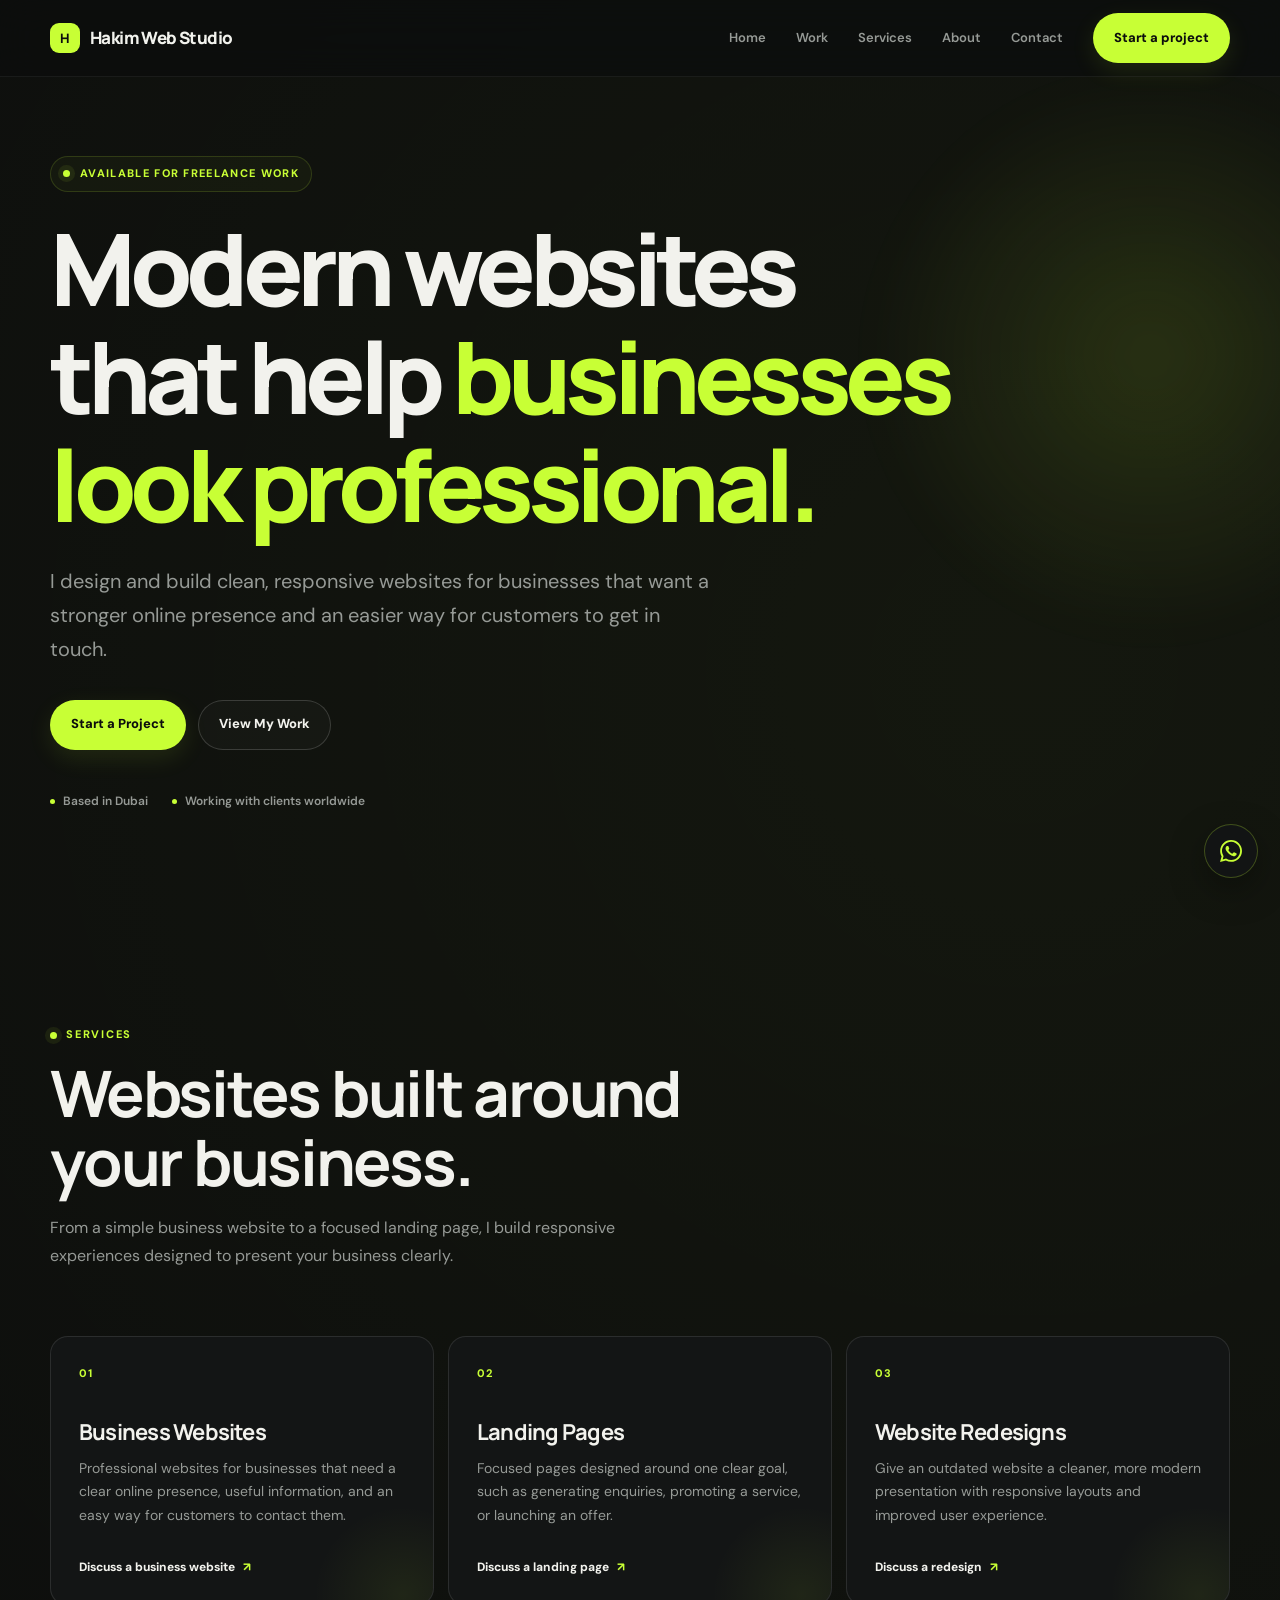
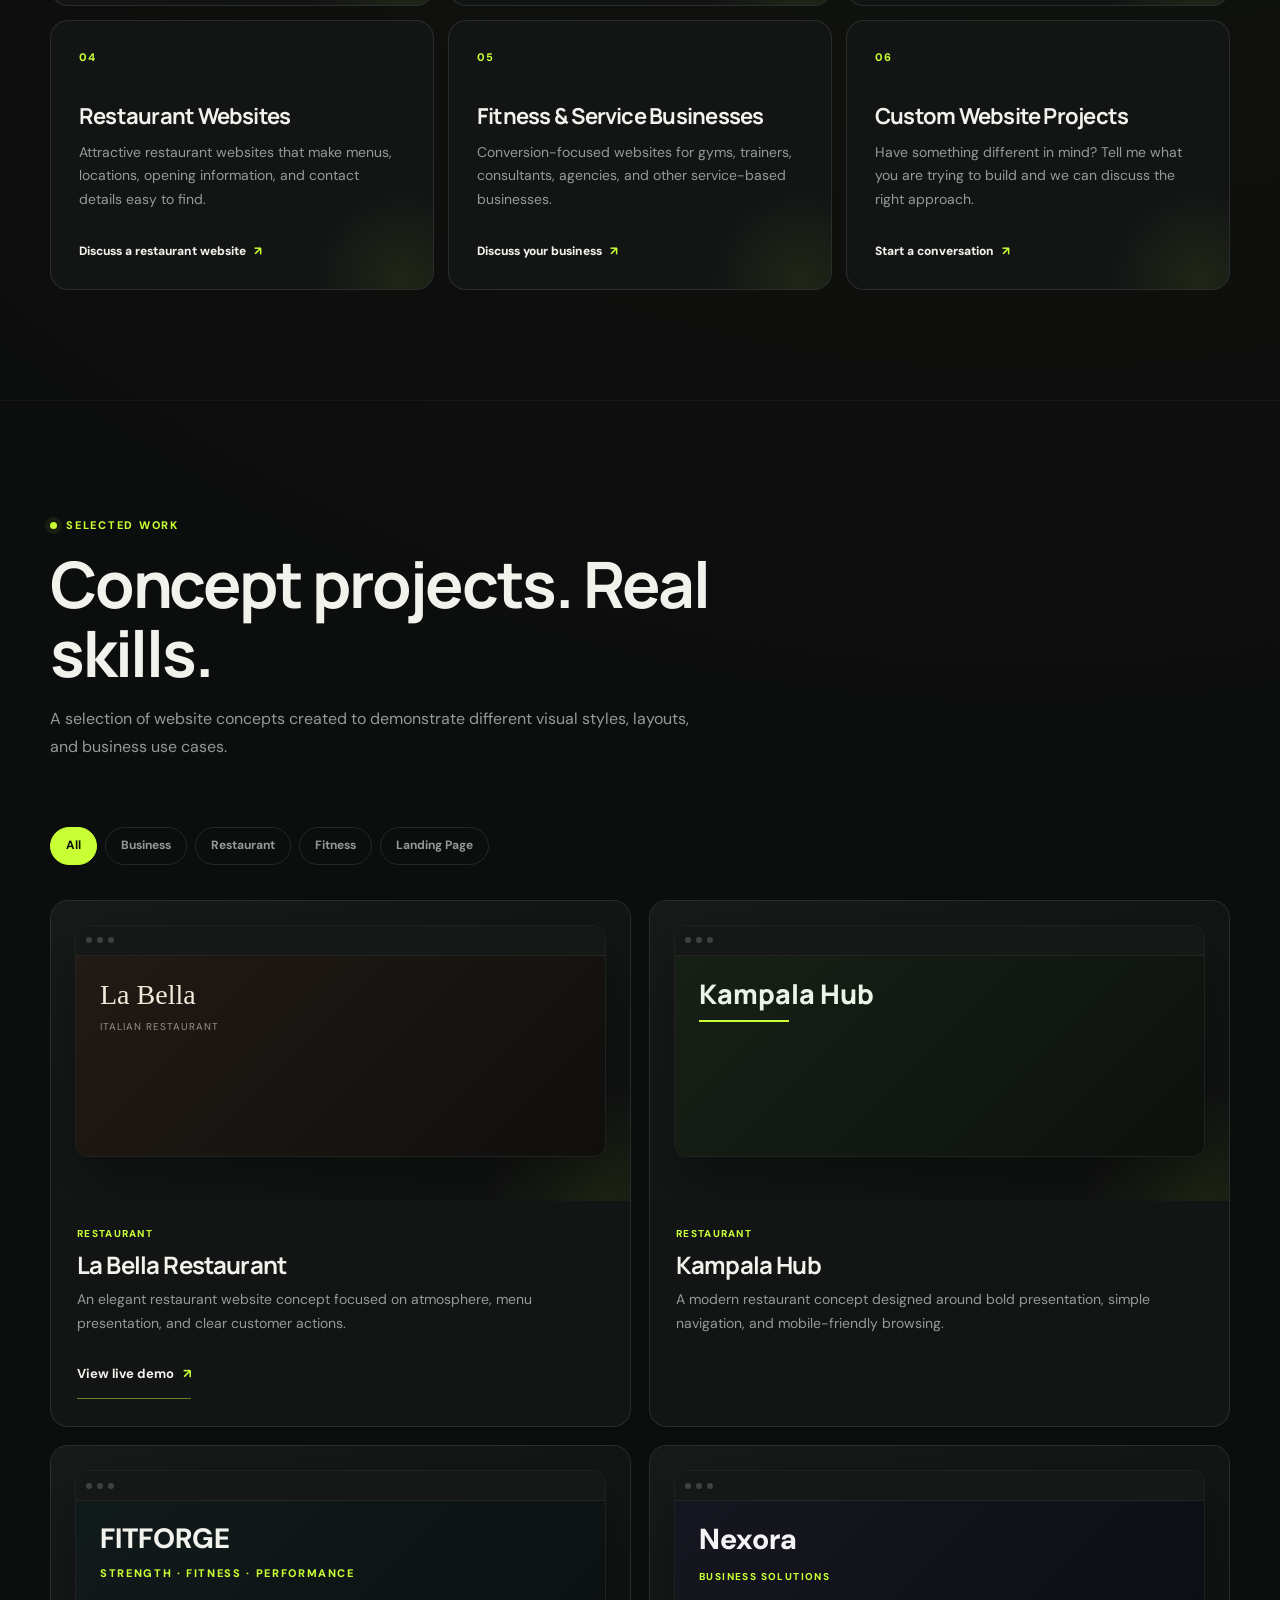
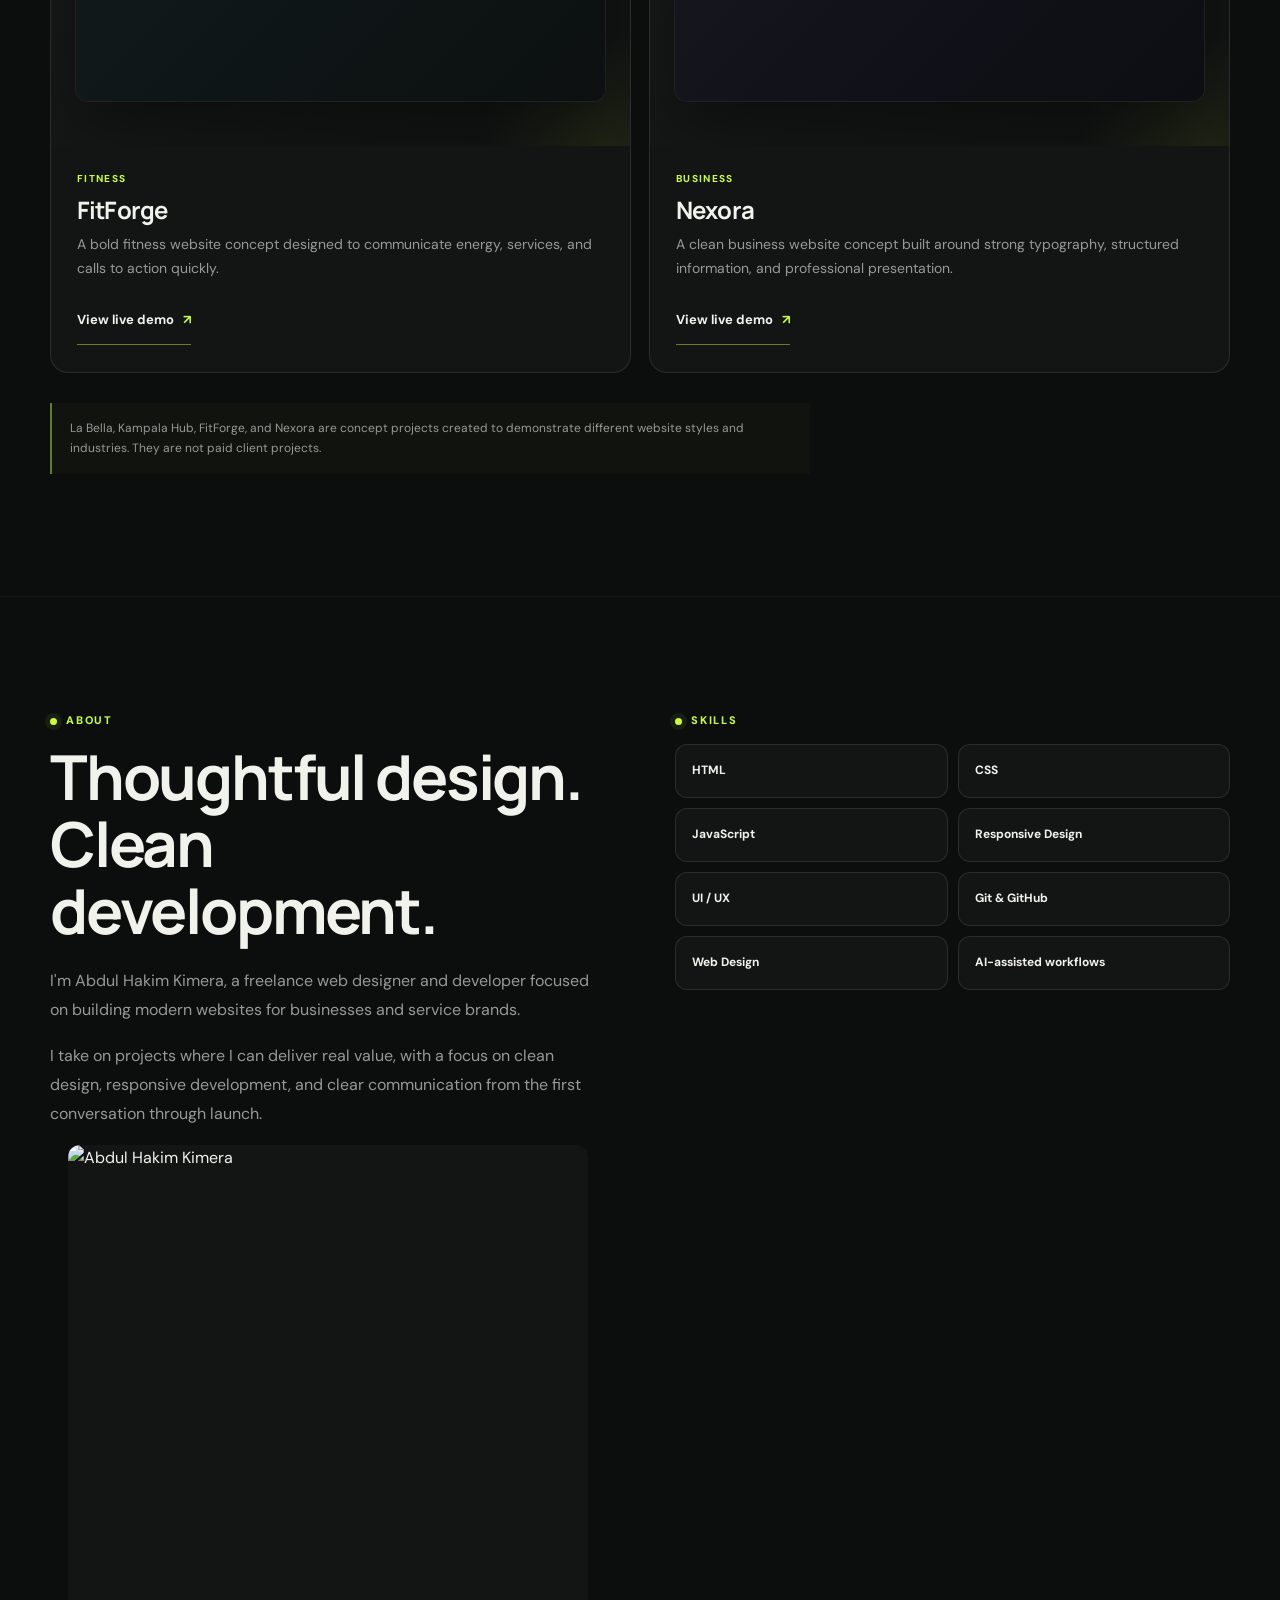
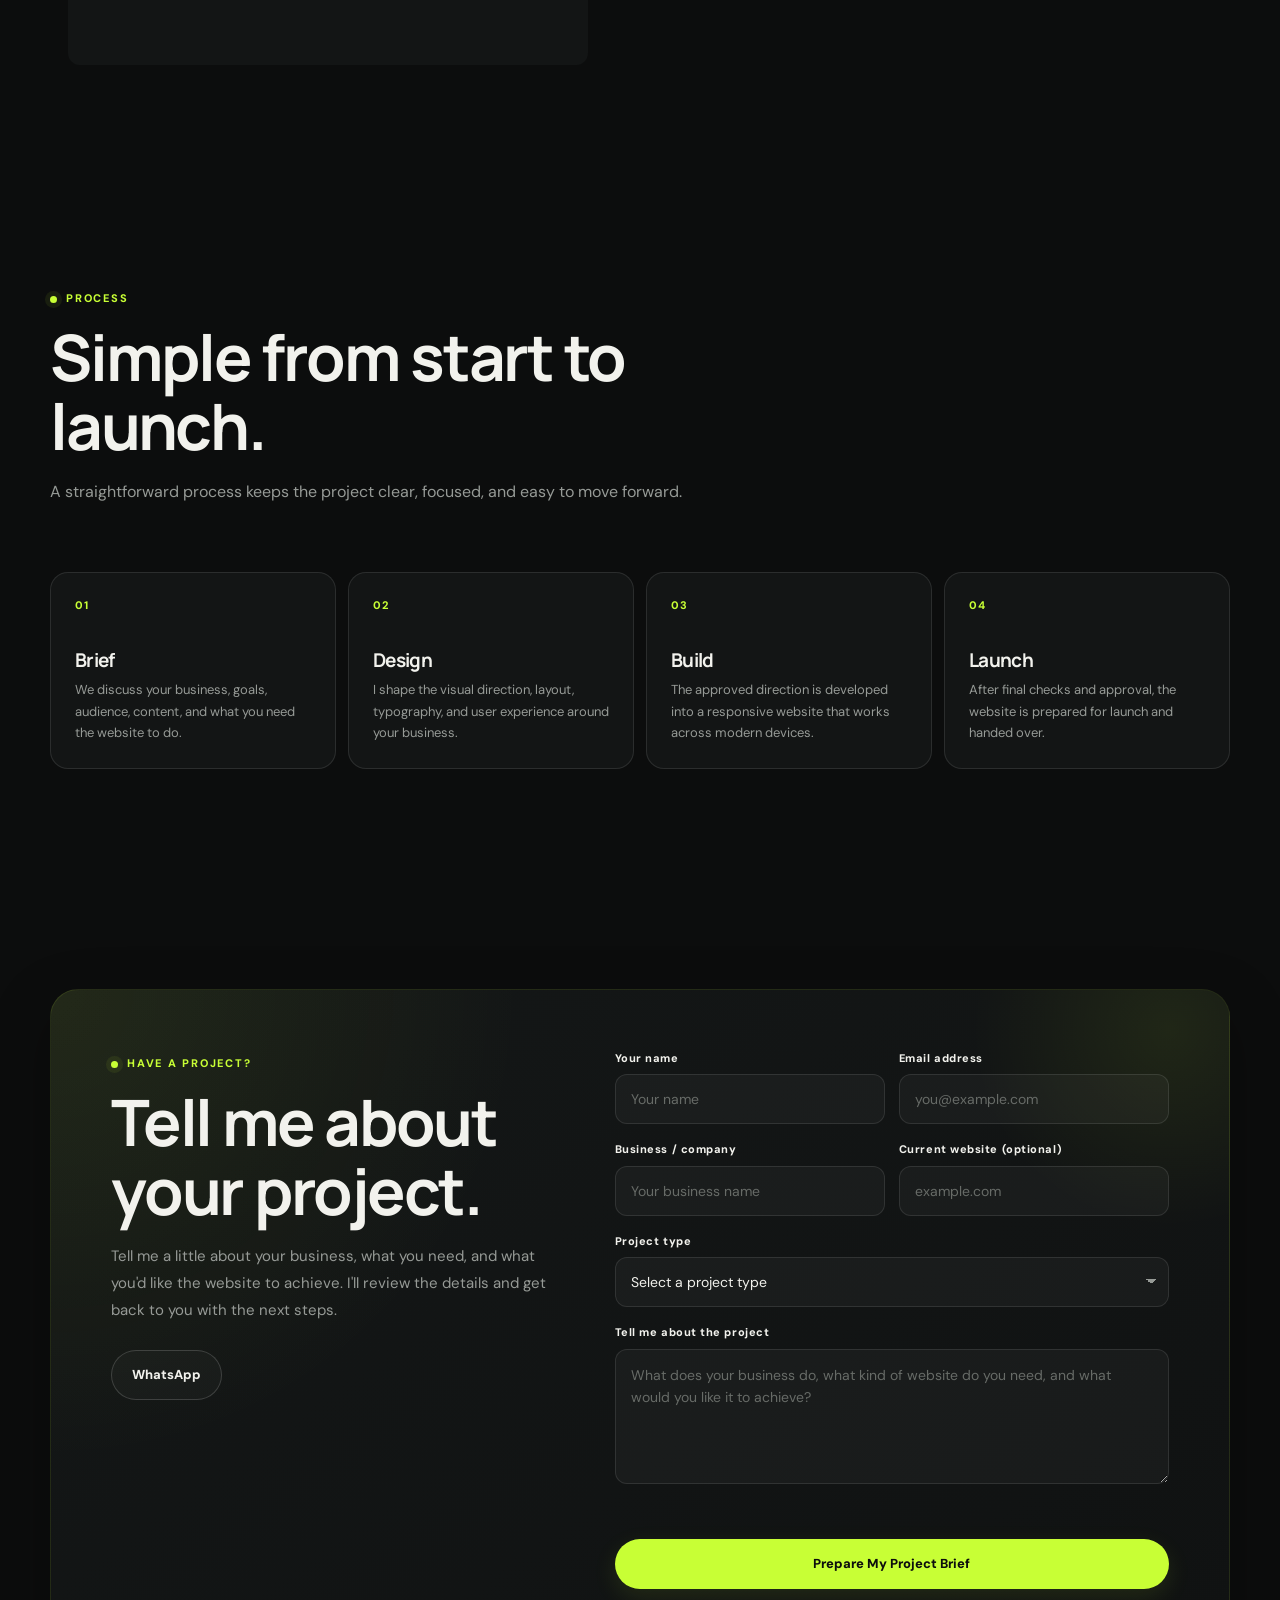
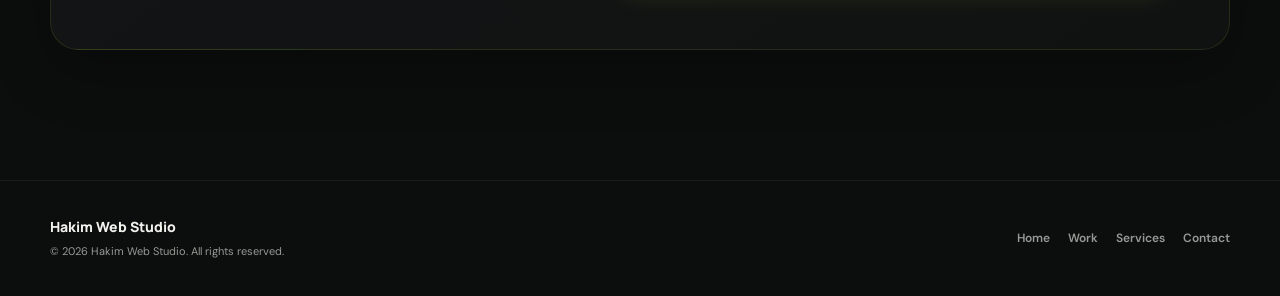
==== commit 0104a88f: "Update index.html" ====
--- a/index.html
+++ b/index.html
@@ -930,6 +930,10 @@
                             through launch.
                         </p>
 
+                        <div class="about-image">
+                            <img src="images/hakim.jpg" alt="Abdul Hakim Kimera">
+                        </div>
+
                     </div>
 
 
--- a/style.css
+++ b/style.css
@@ -1235,6 +1235,23 @@
 
 .about-content p + p {
     margin-top: 18px;
+}
+
+.about-image {
+    width: 100%;
+    max-width: 520px;
+    margin: 0 auto;
+    overflow: hidden;
+    border-radius: 12px;
+    background: var(--surface);
+}
+
+.about-image img {
+    display: block;
+    width: 100%;
+    height: 520px;
+    object-fit: cover;
+    object-position: center;
 }
 
 .skills-grid {
@@ -2148,6 +2165,15 @@
         font-size: 22px;
     }
 
+    .about-image {
+        width: 100%;
+        max-width: 100%;
+    }
+
+    .about-image img {
+        height: 380px;
+    }
+
     .about-grid {
         grid-template-columns: 1fr;
 
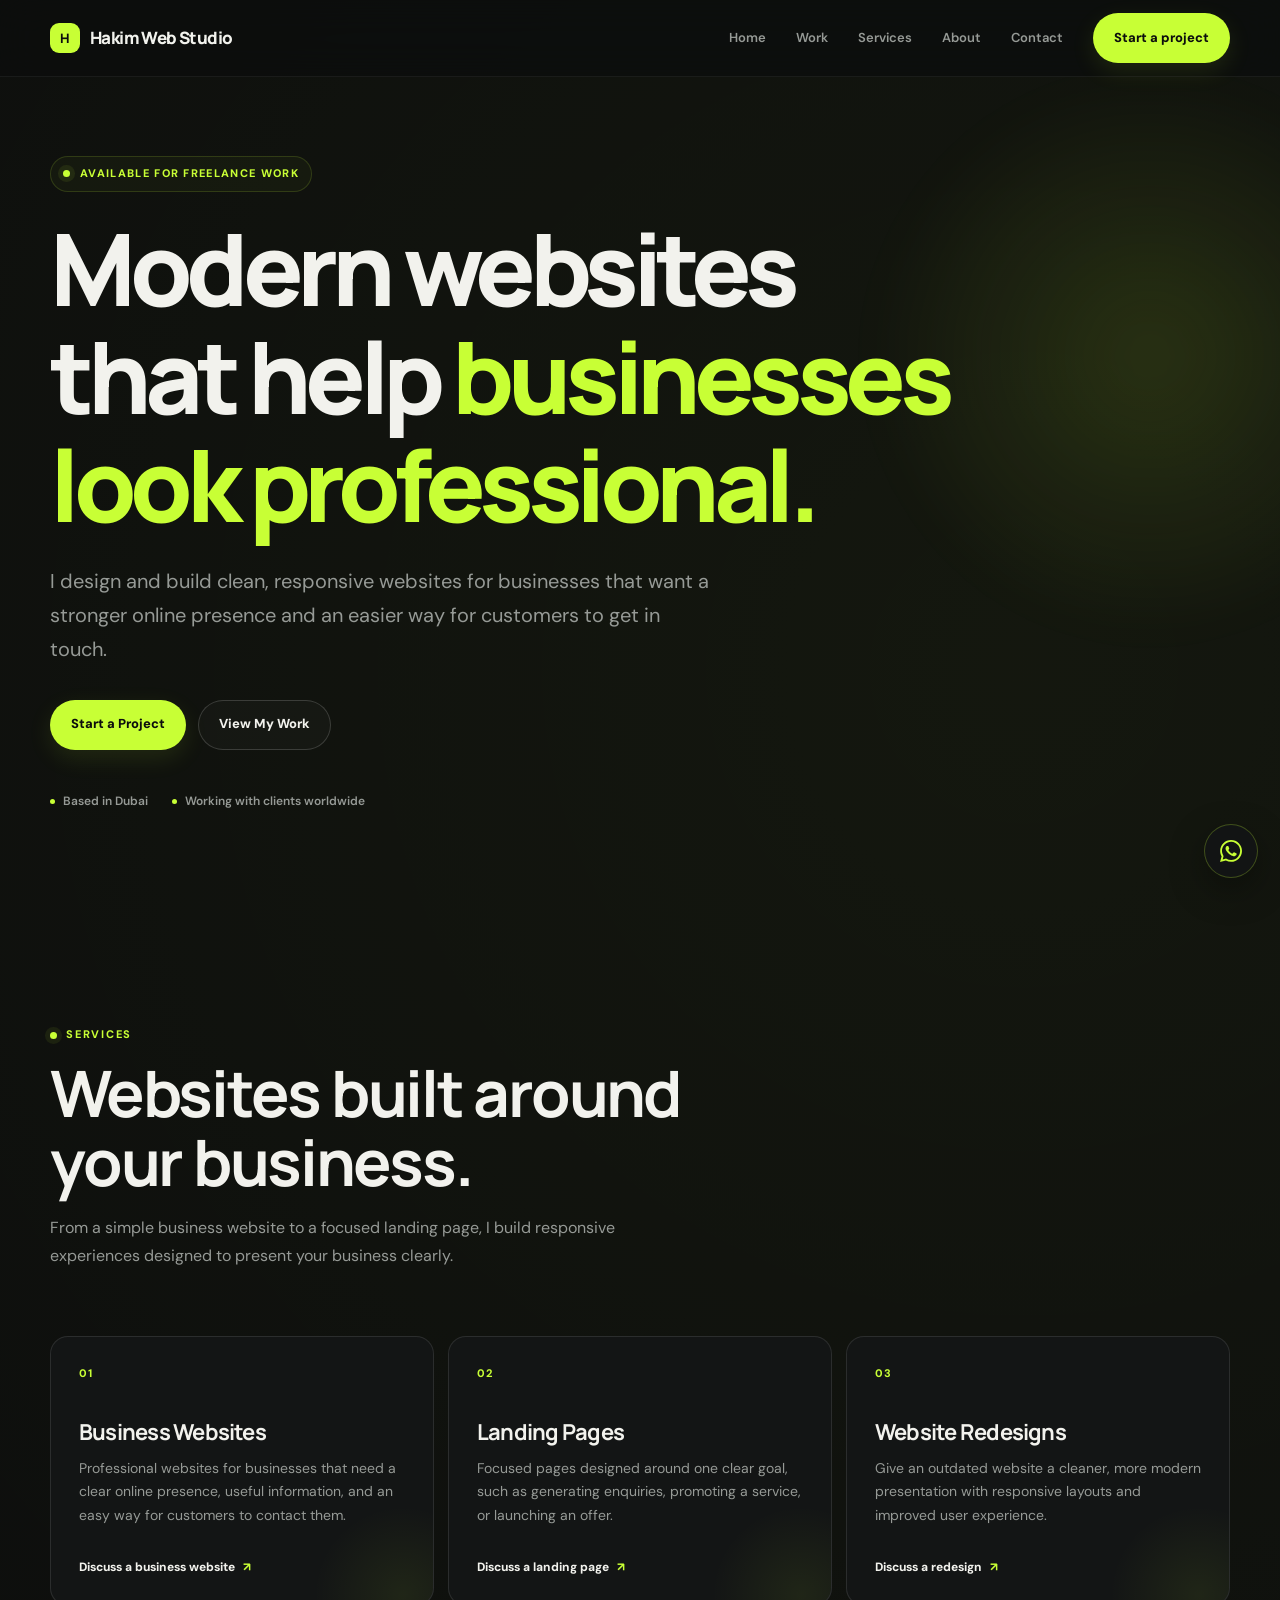
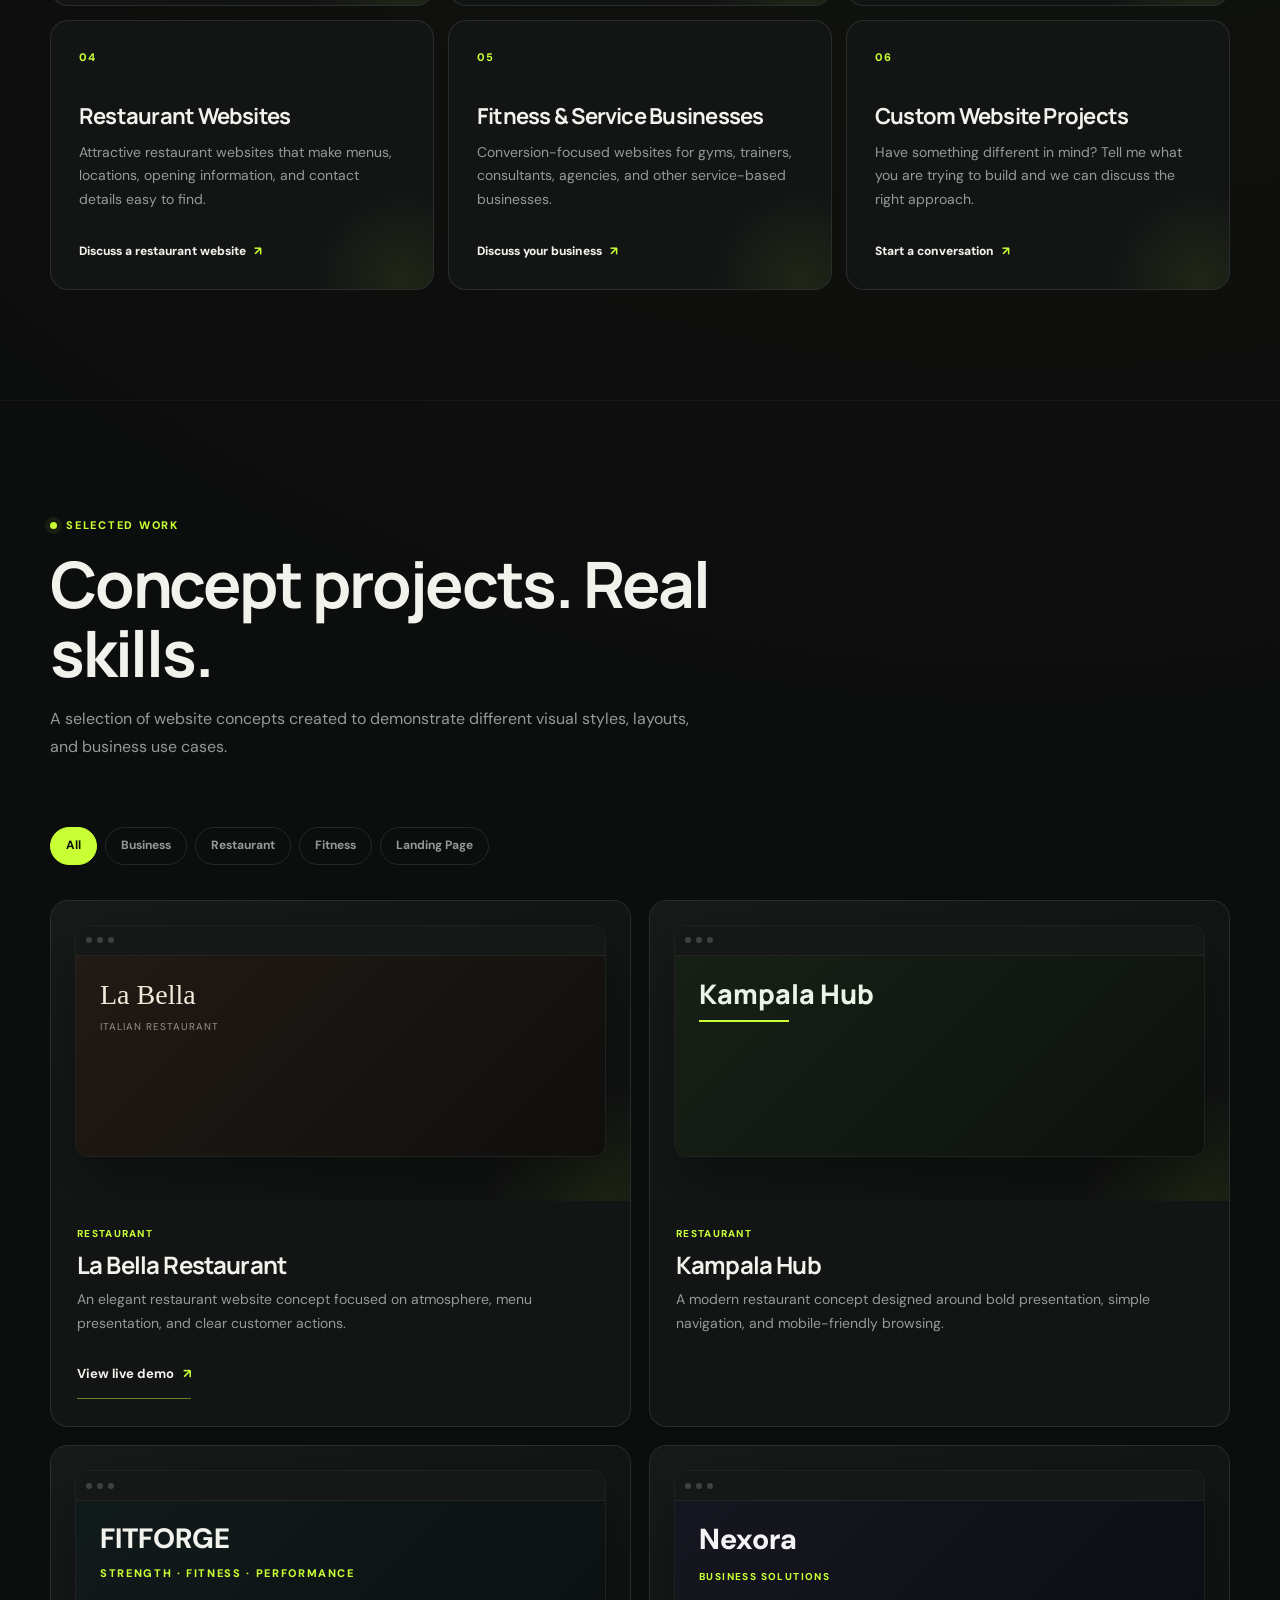
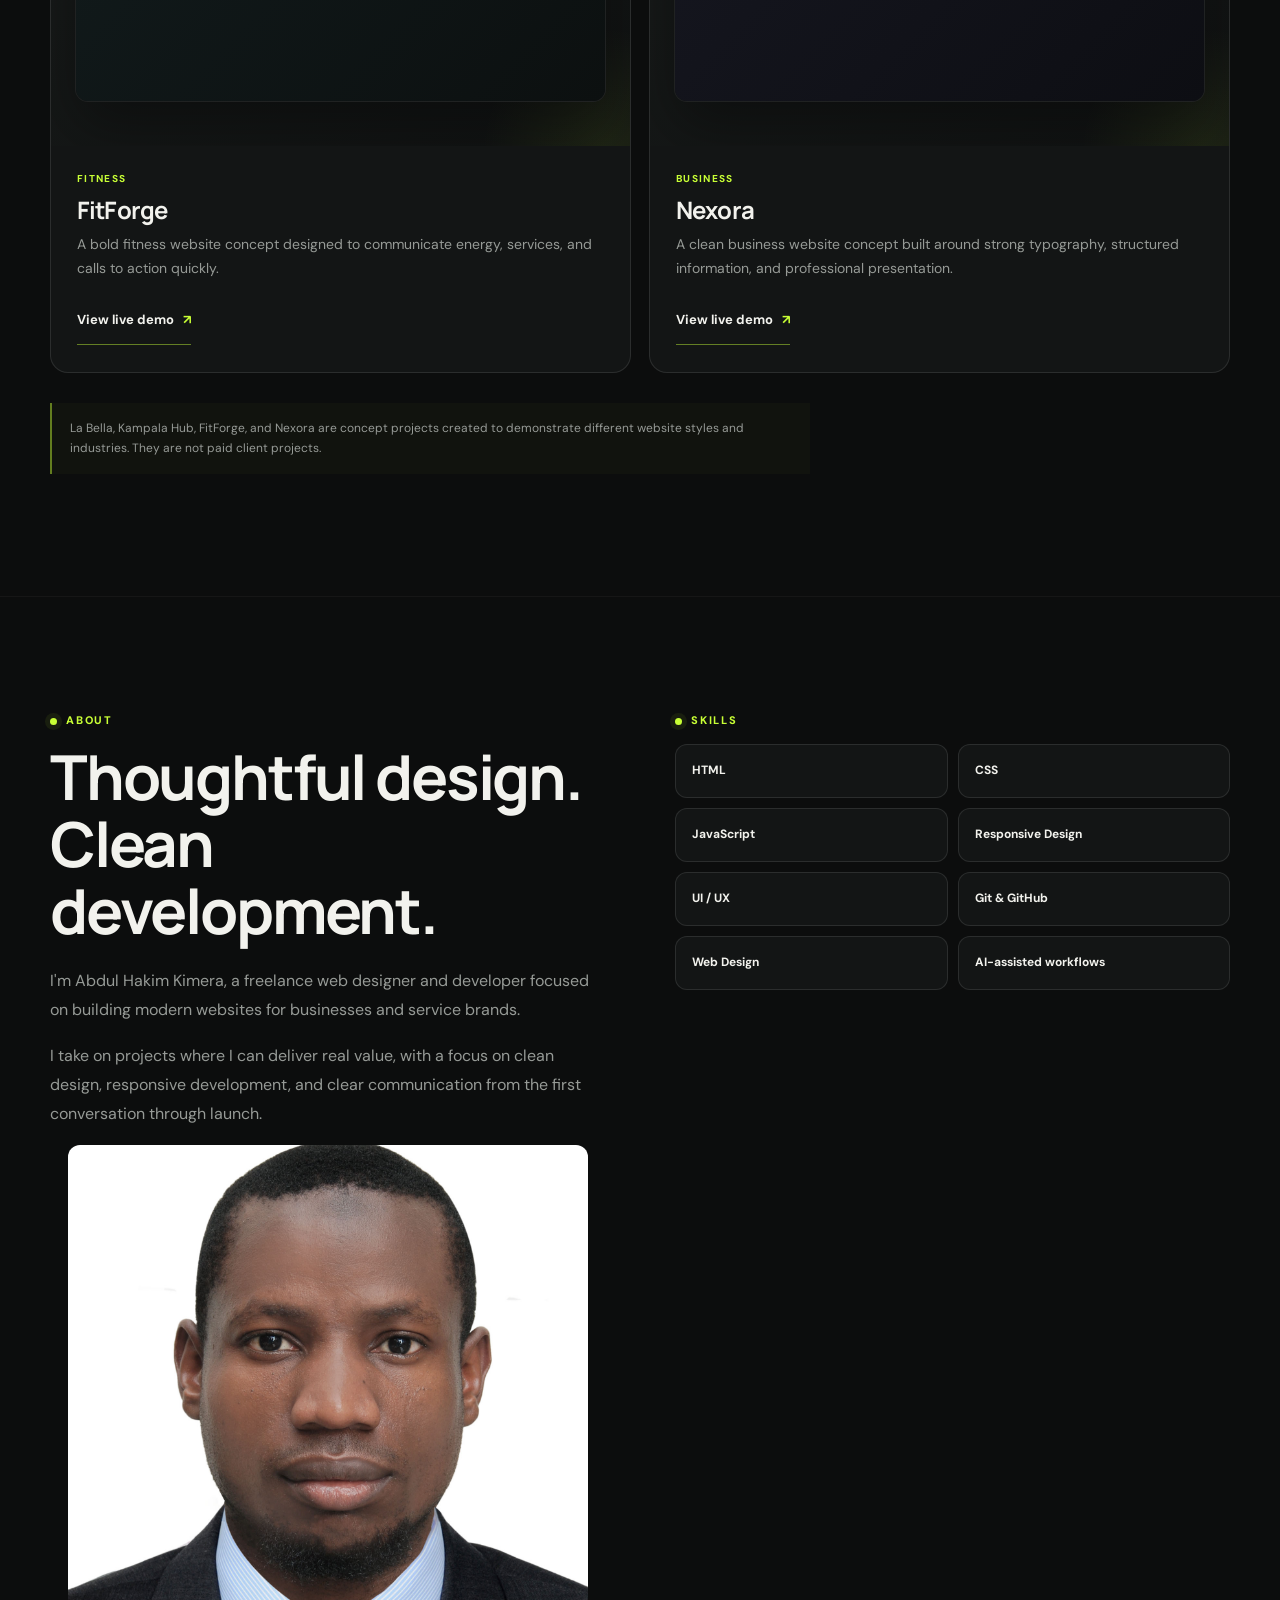
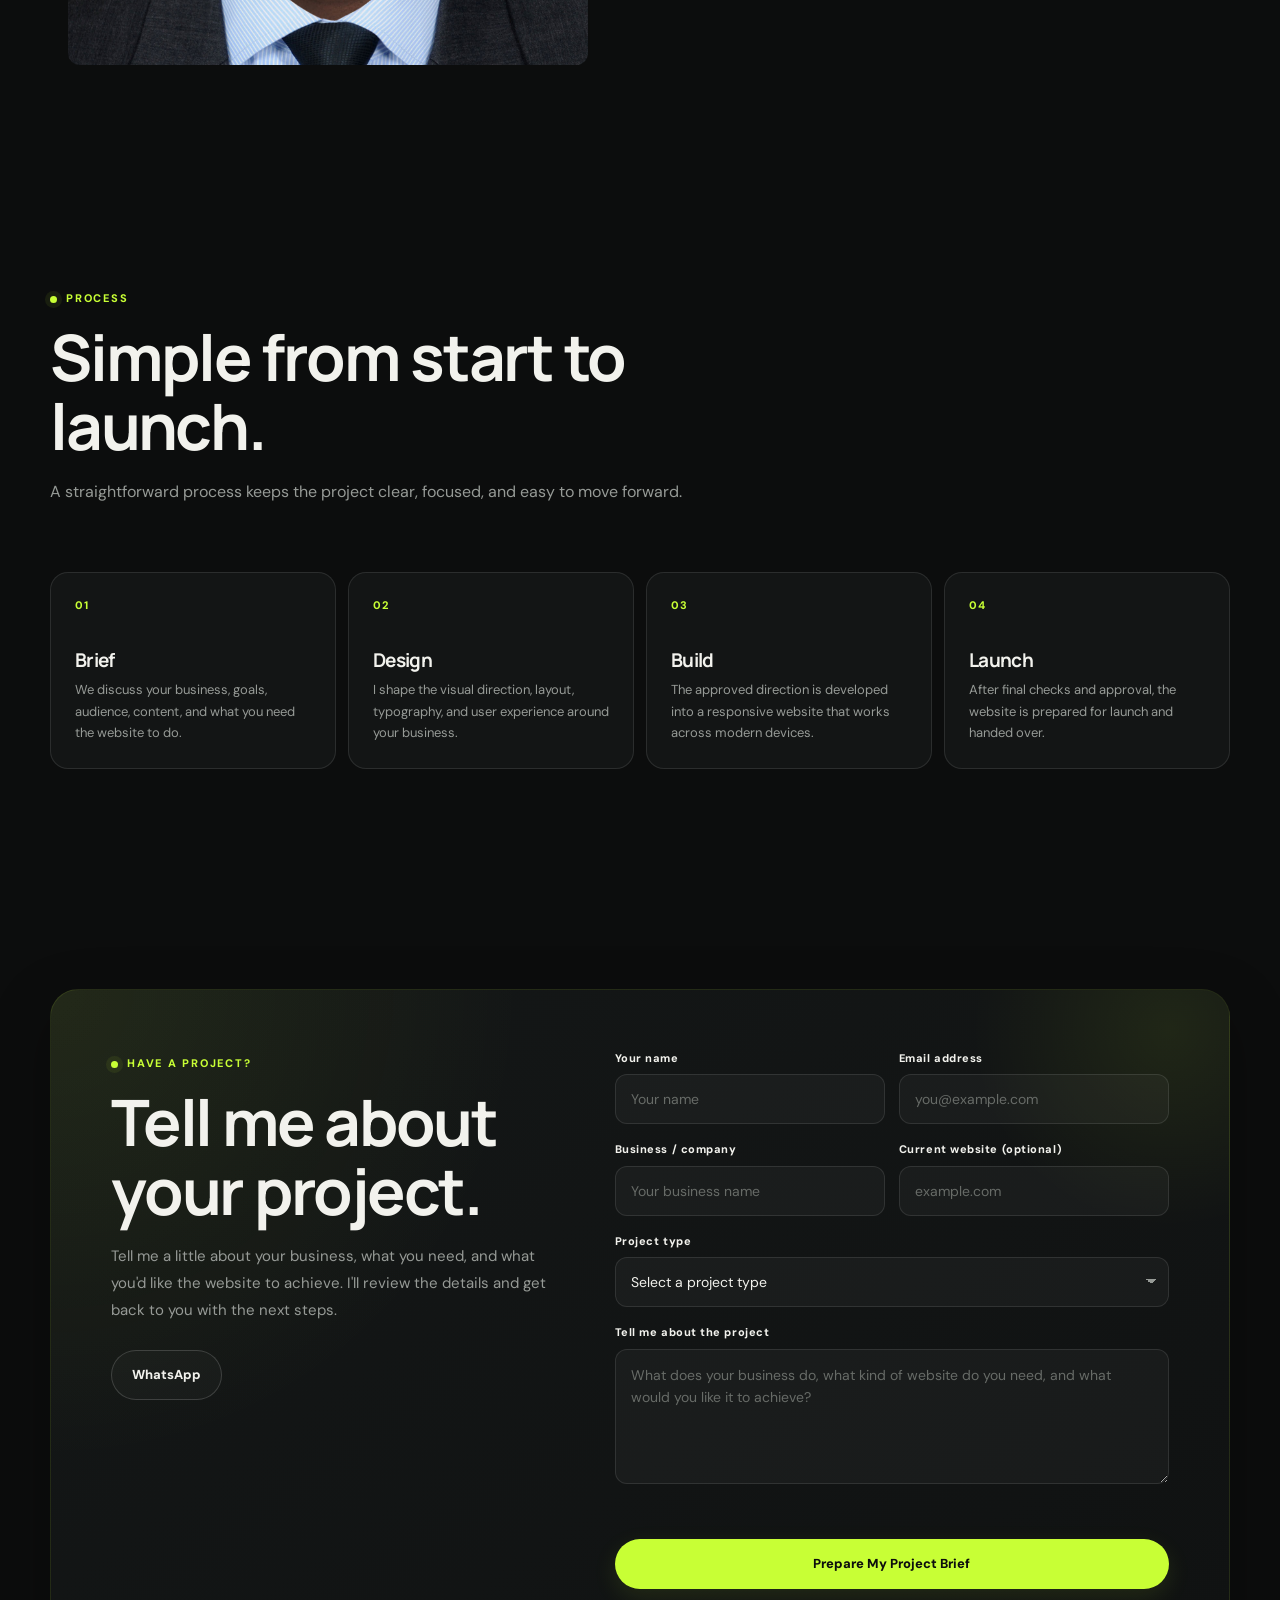
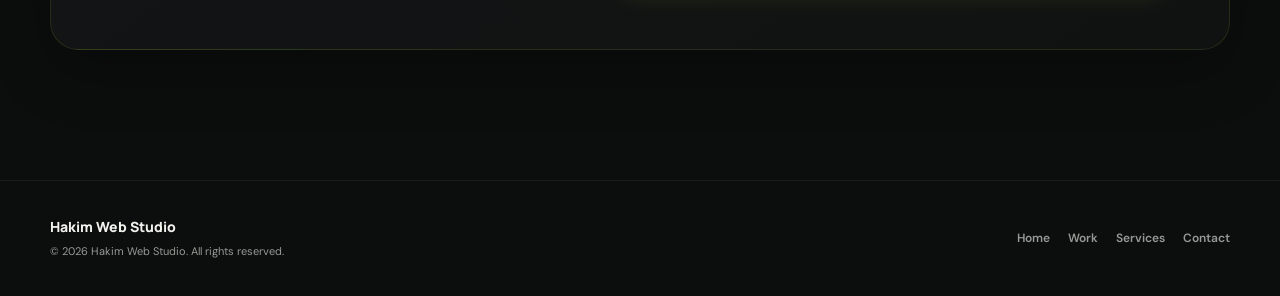
==== commit 495dc058: "Update index.html" ====
--- a/index.html
+++ b/index.html
@@ -931,7 +931,7 @@
                         </p>
 
                         <div class="about-image">
-                            <img src="images/hakim.jpg" alt="Abdul Hakim Kimera">
+                            <img src="images/hakim.JPG" alt="Abdul Hakim Kimera">
                         </div>
 
                     </div>
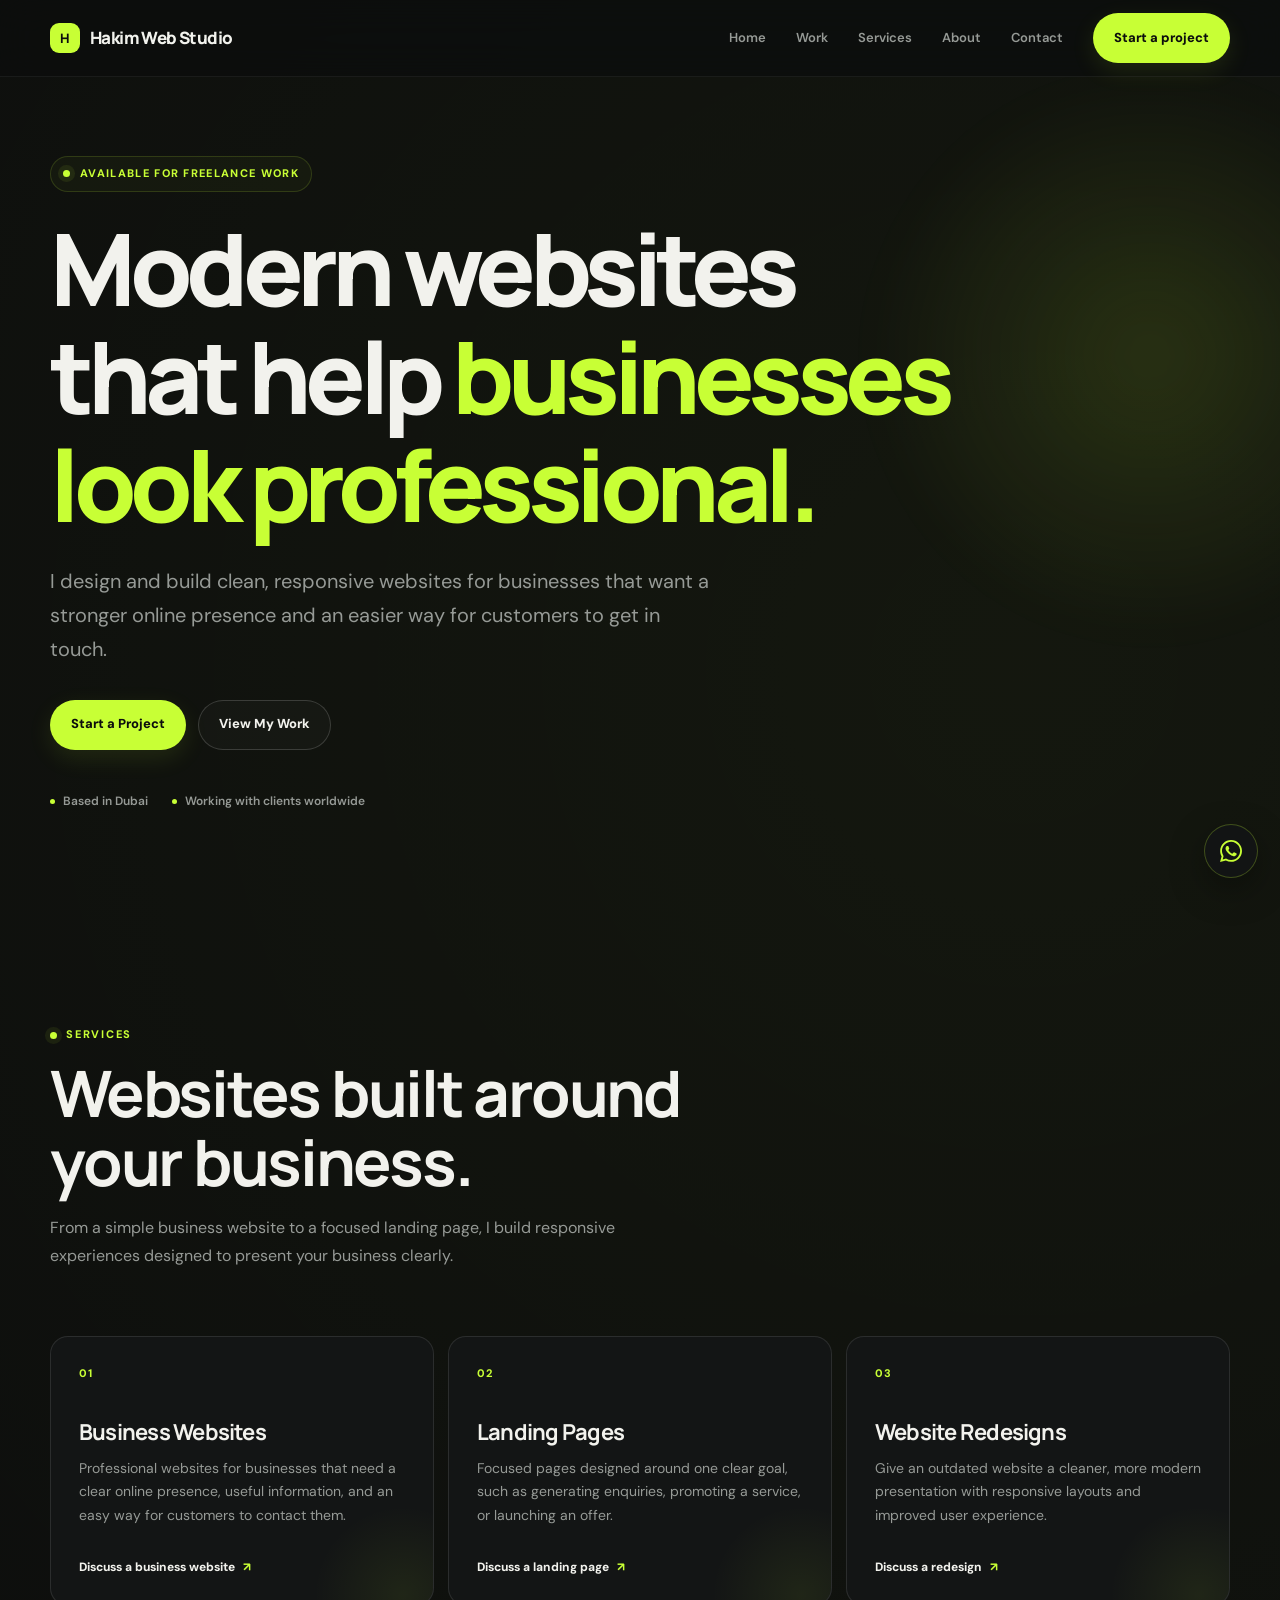
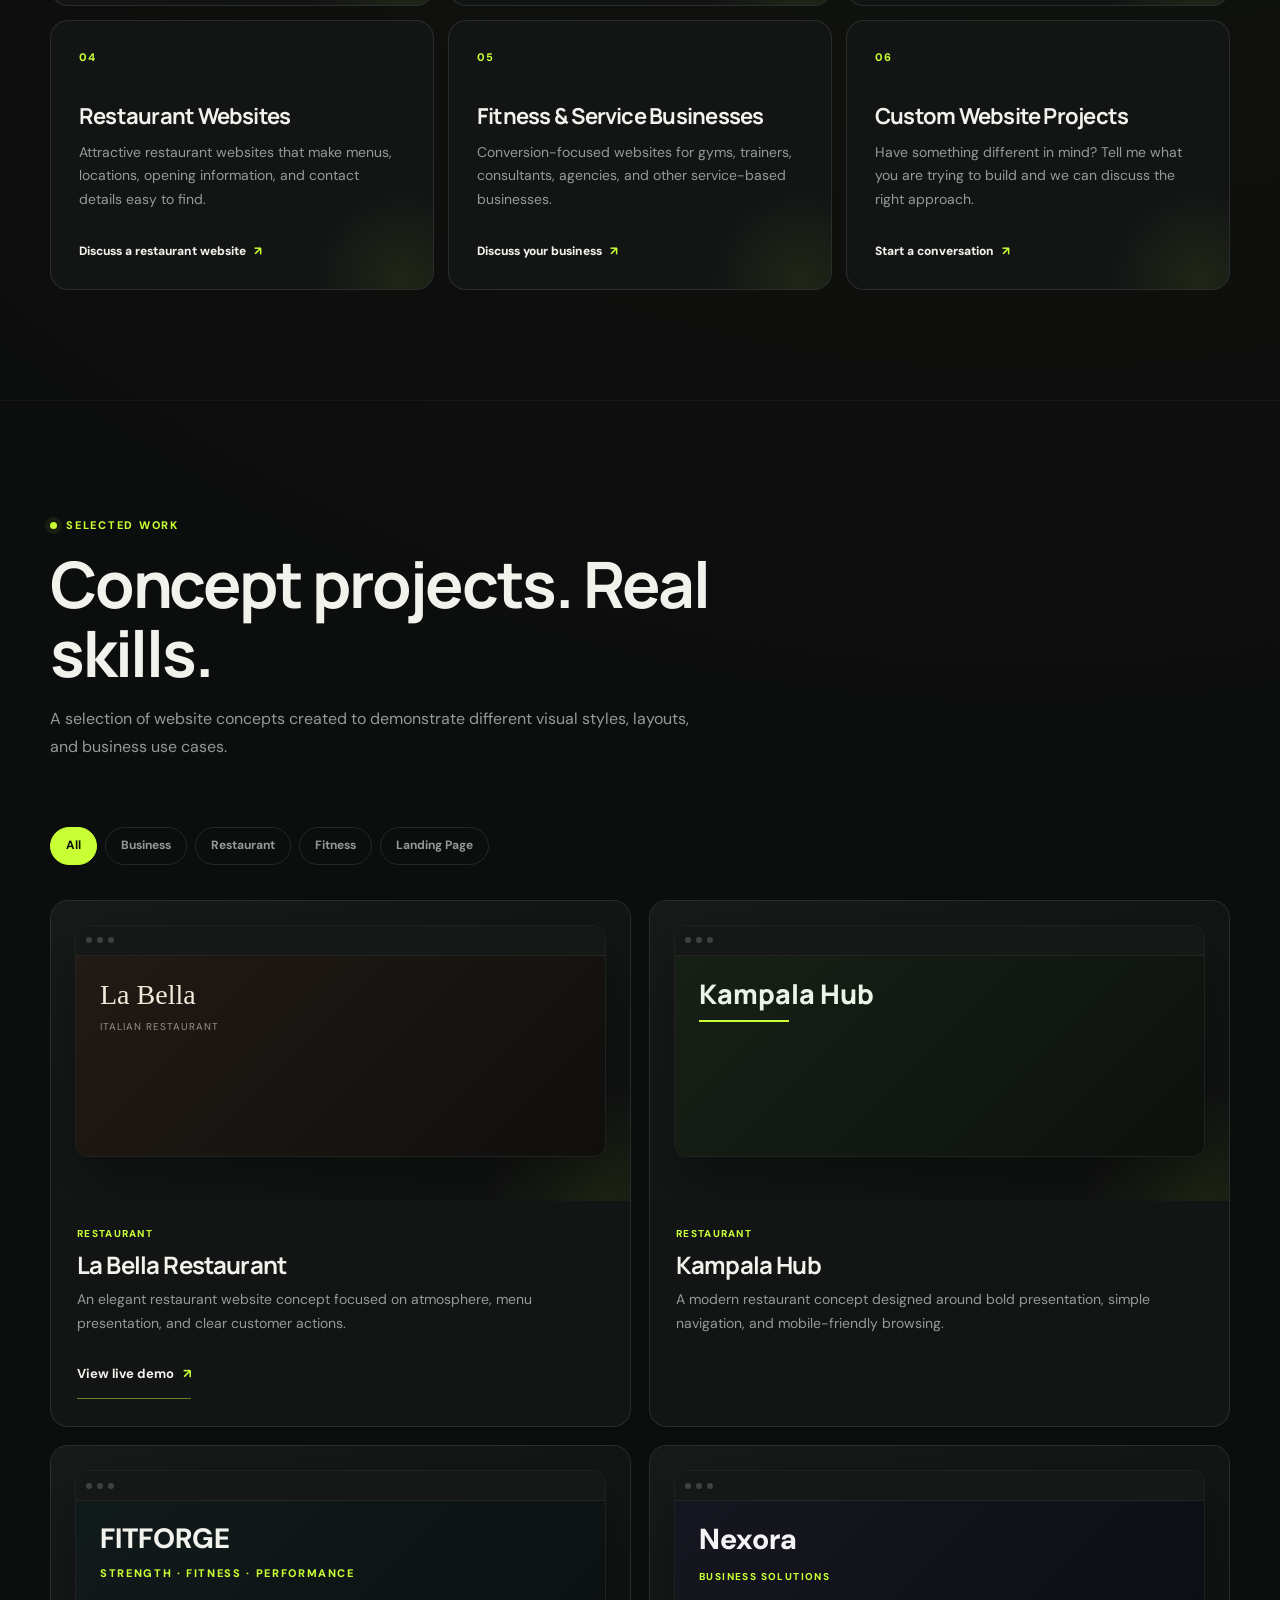
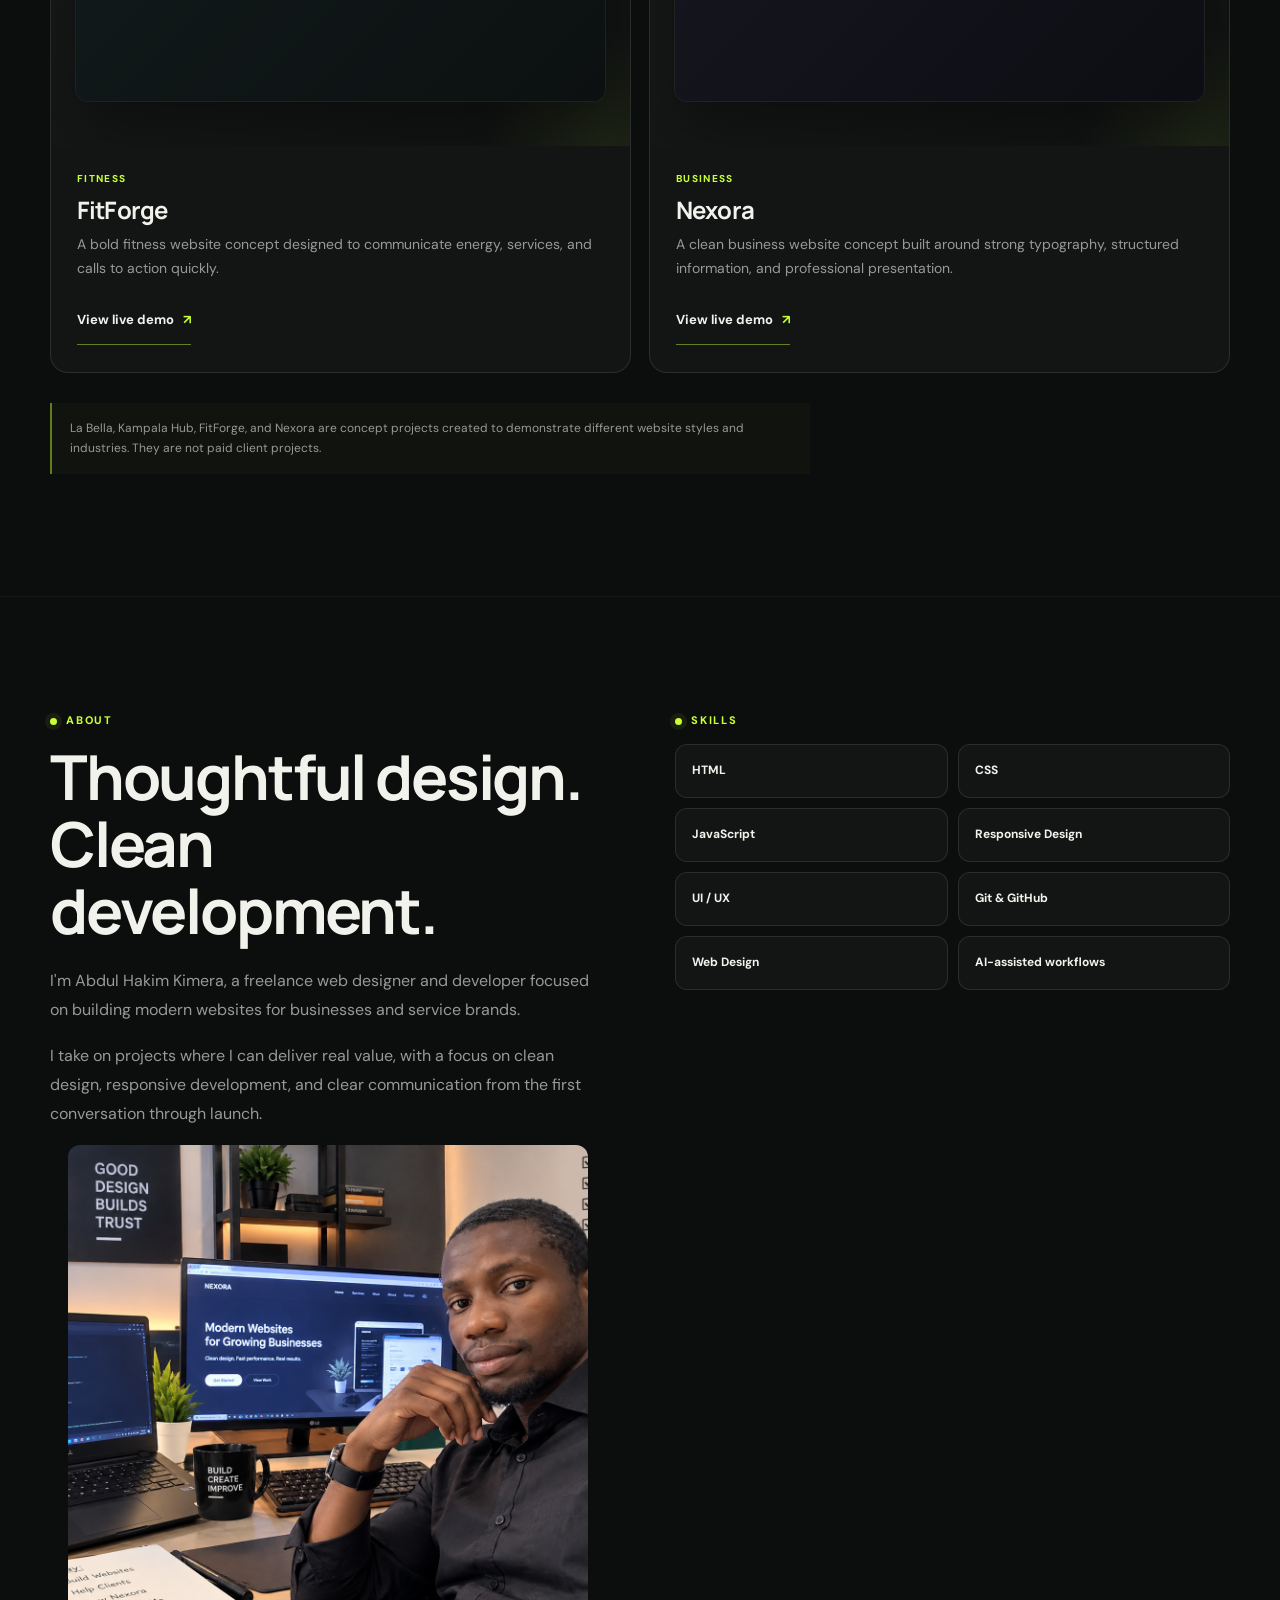
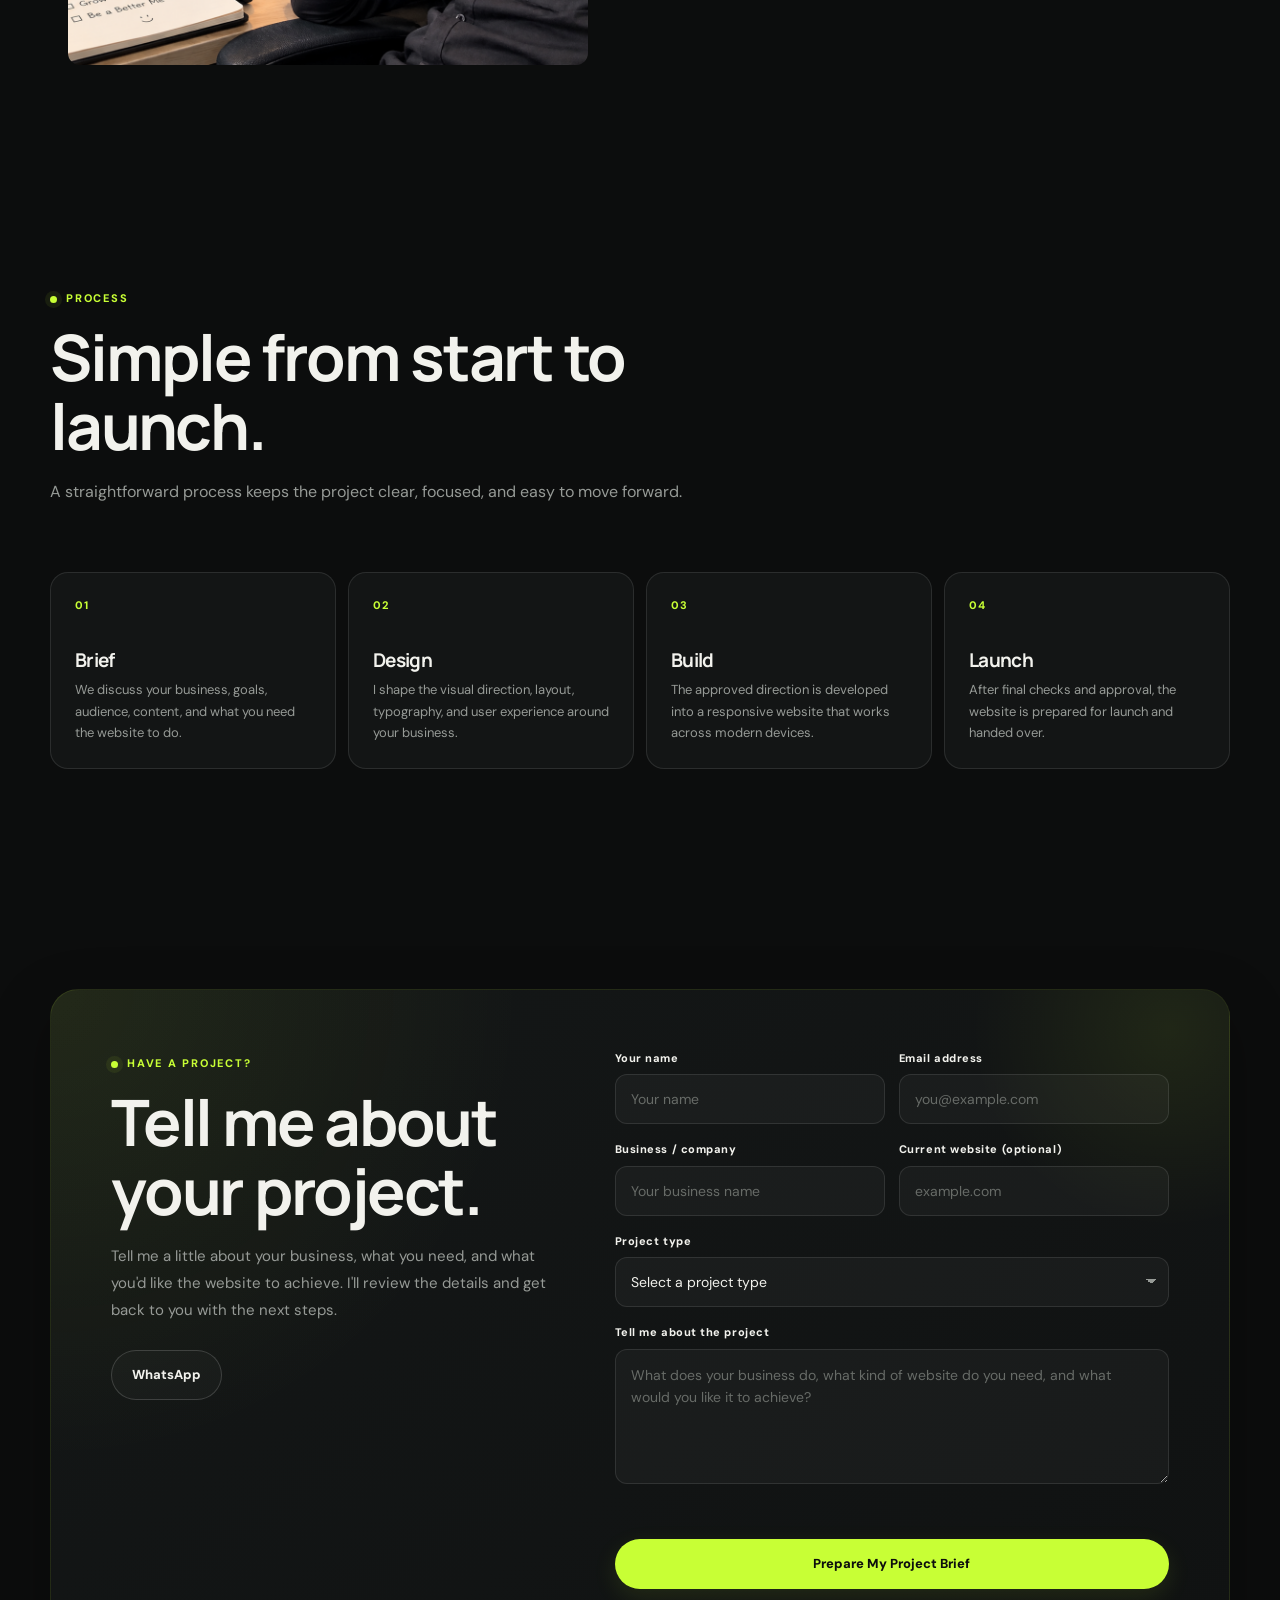
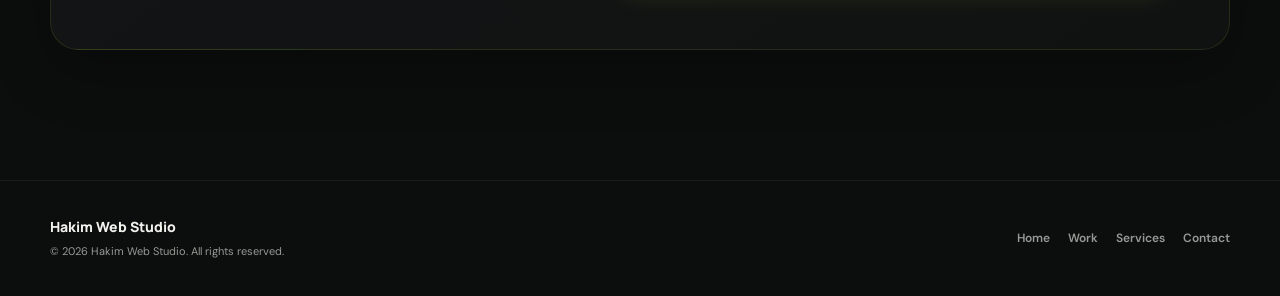
==== commit 03be9bd7: "Update index.html" ====
--- a/index.html
+++ b/index.html
@@ -931,7 +931,7 @@
                         </p>
 
                         <div class="about-image">
-                            <img src="images/hakim.JPG" alt="Abdul Hakim Kimera">
+                            <img src="images/hakim.png" alt="Abdul Hakim Kimera">
                         </div>
 
                     </div>
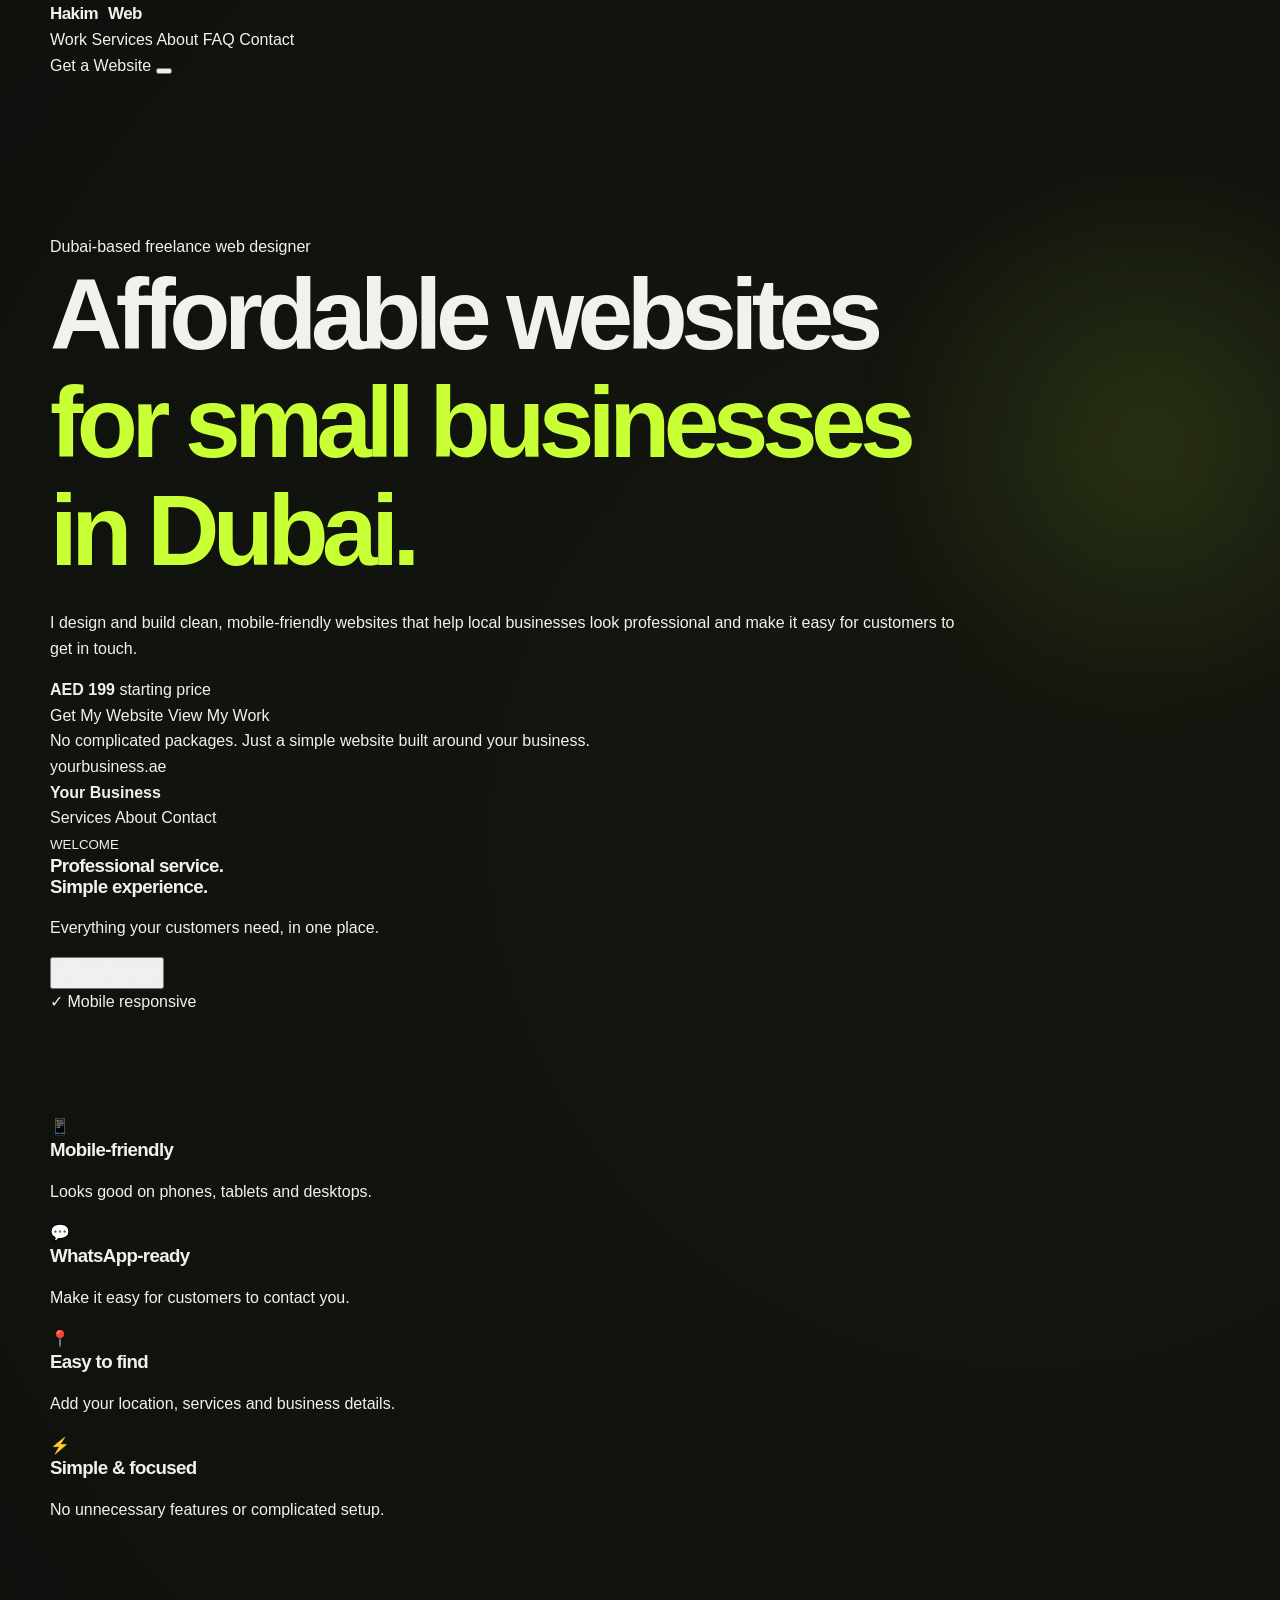
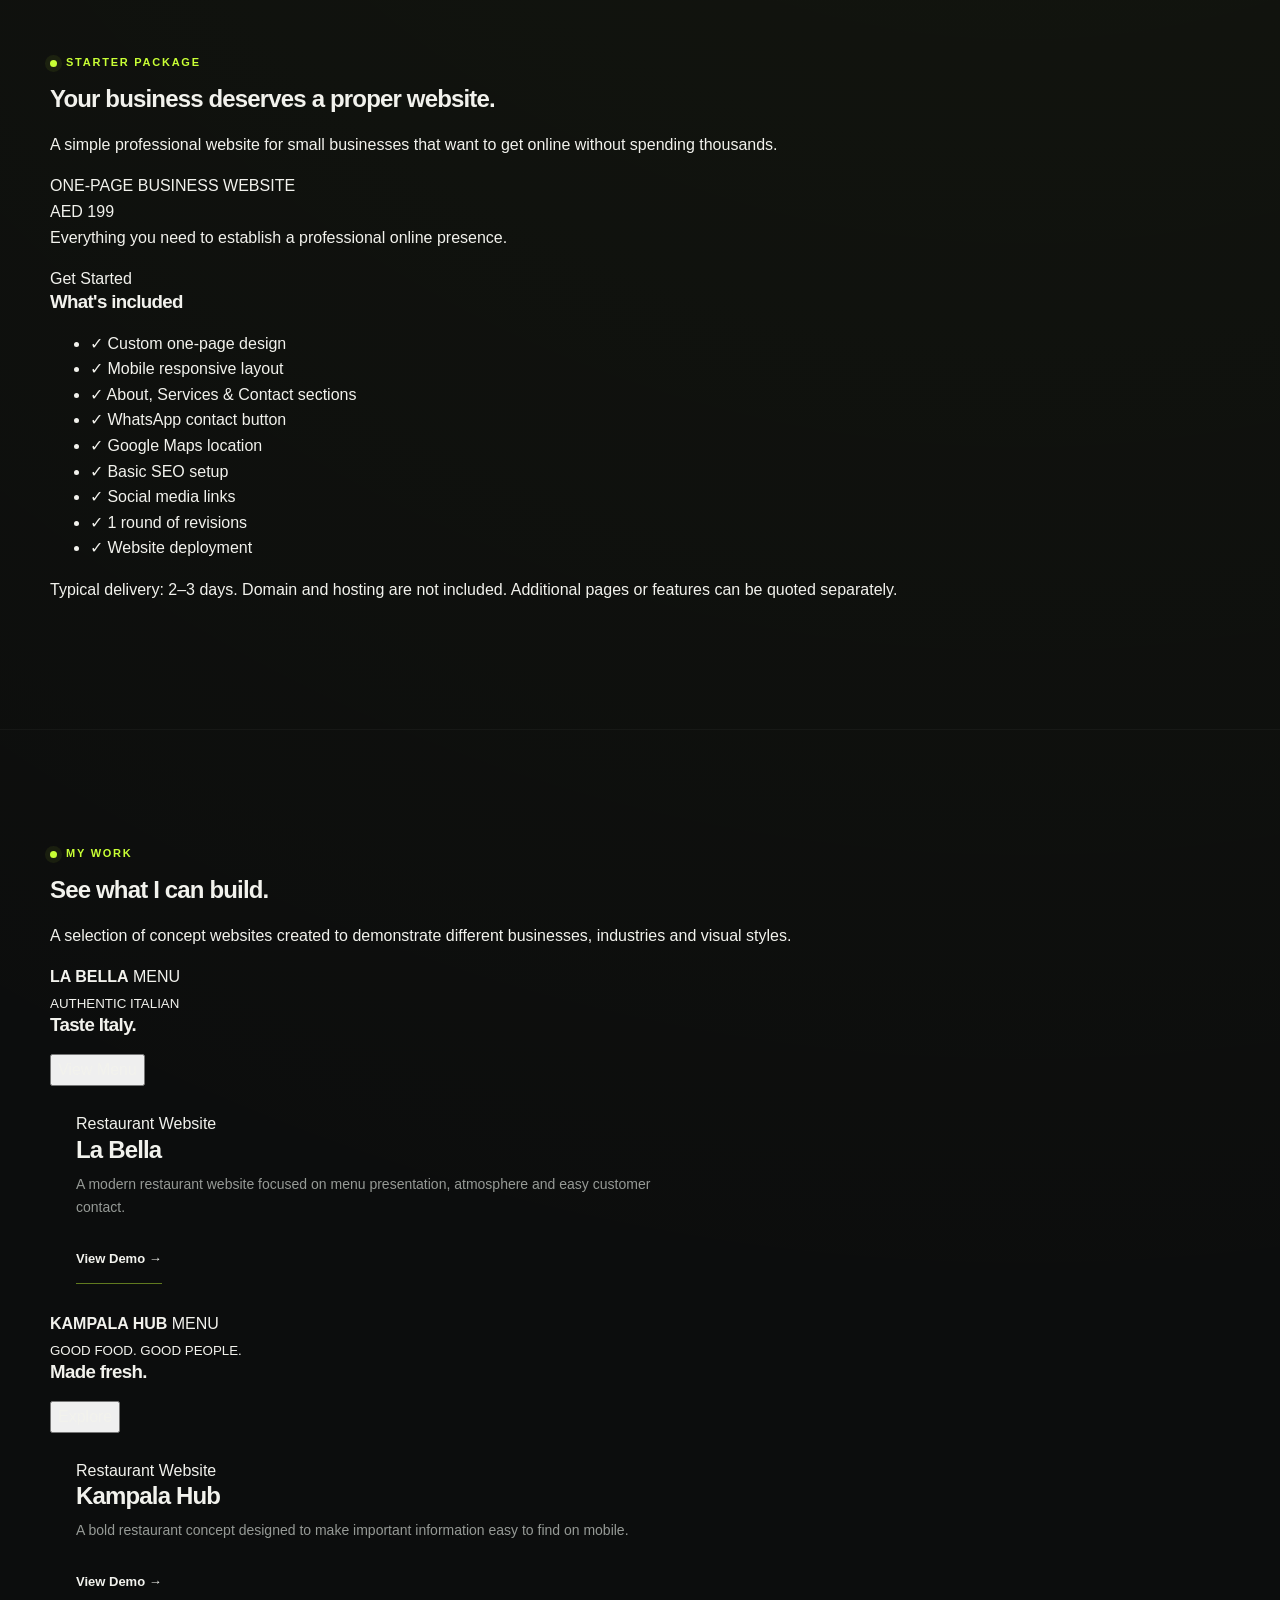
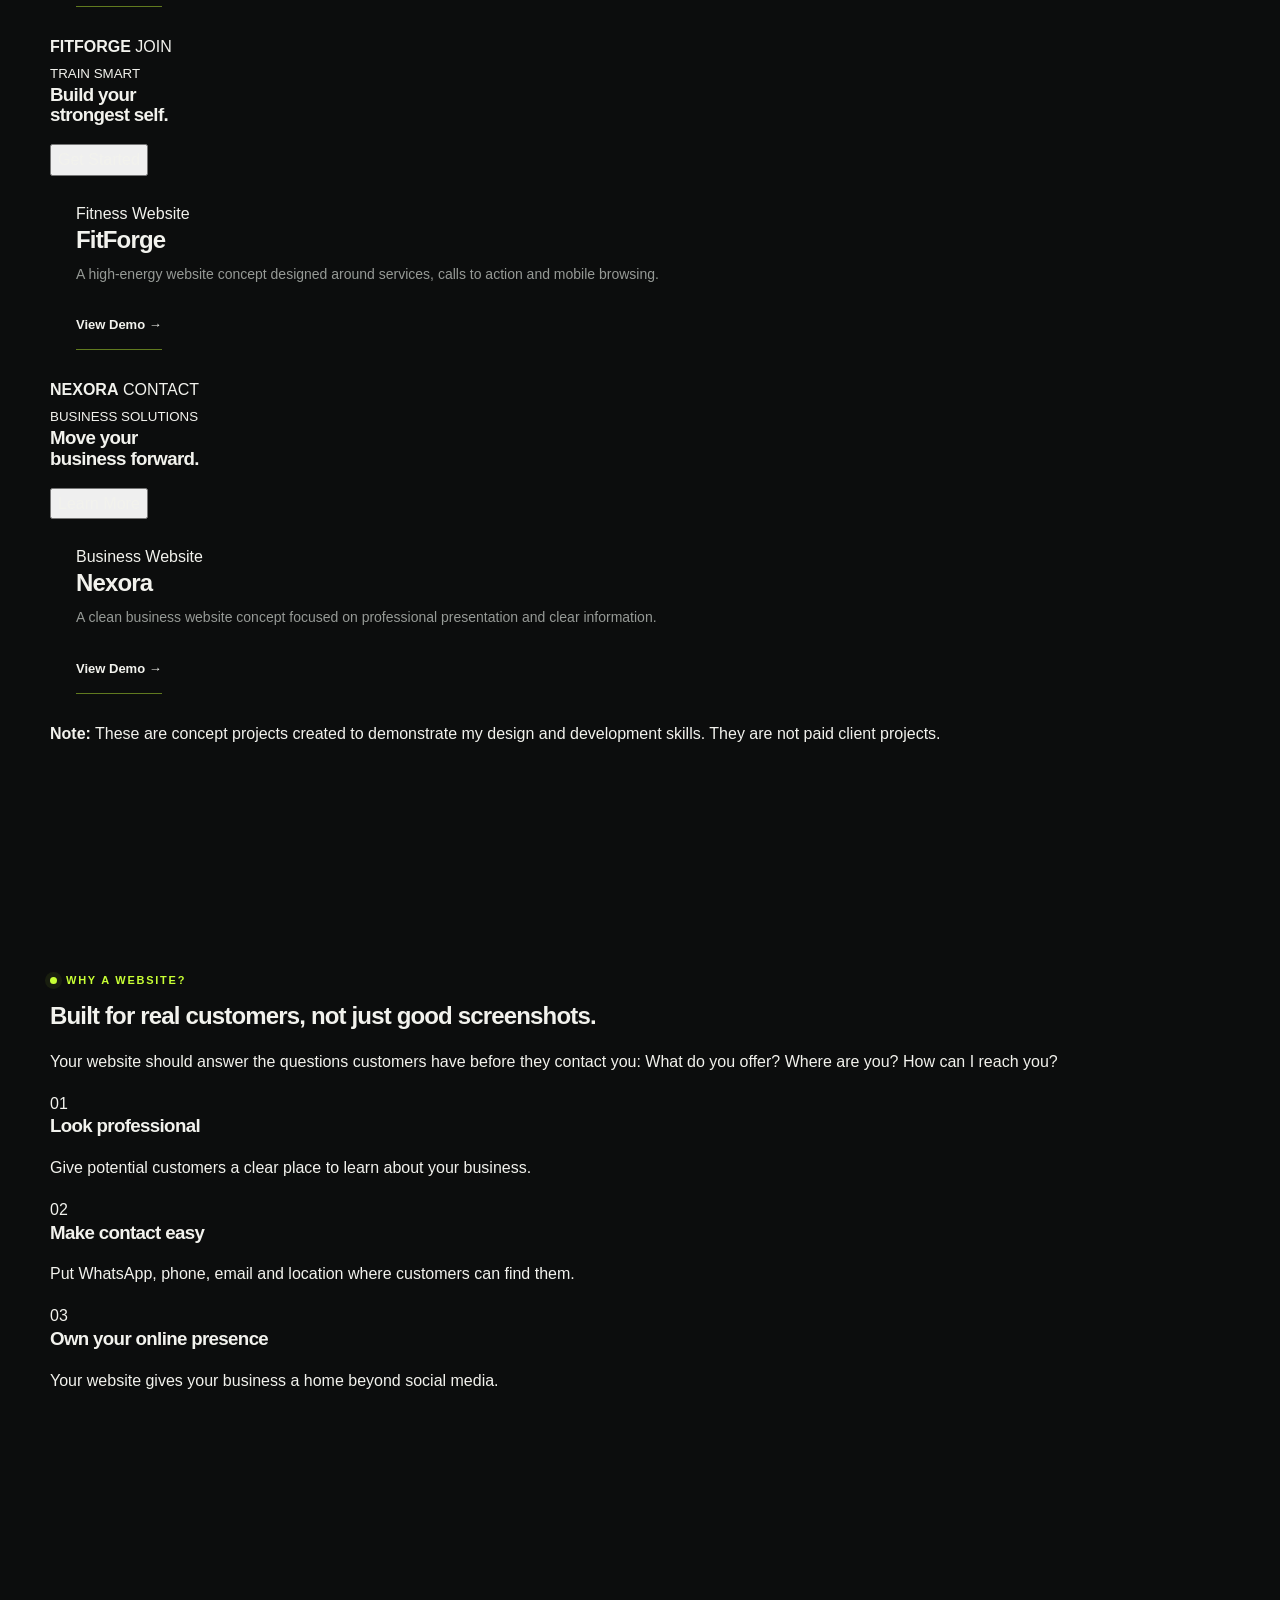
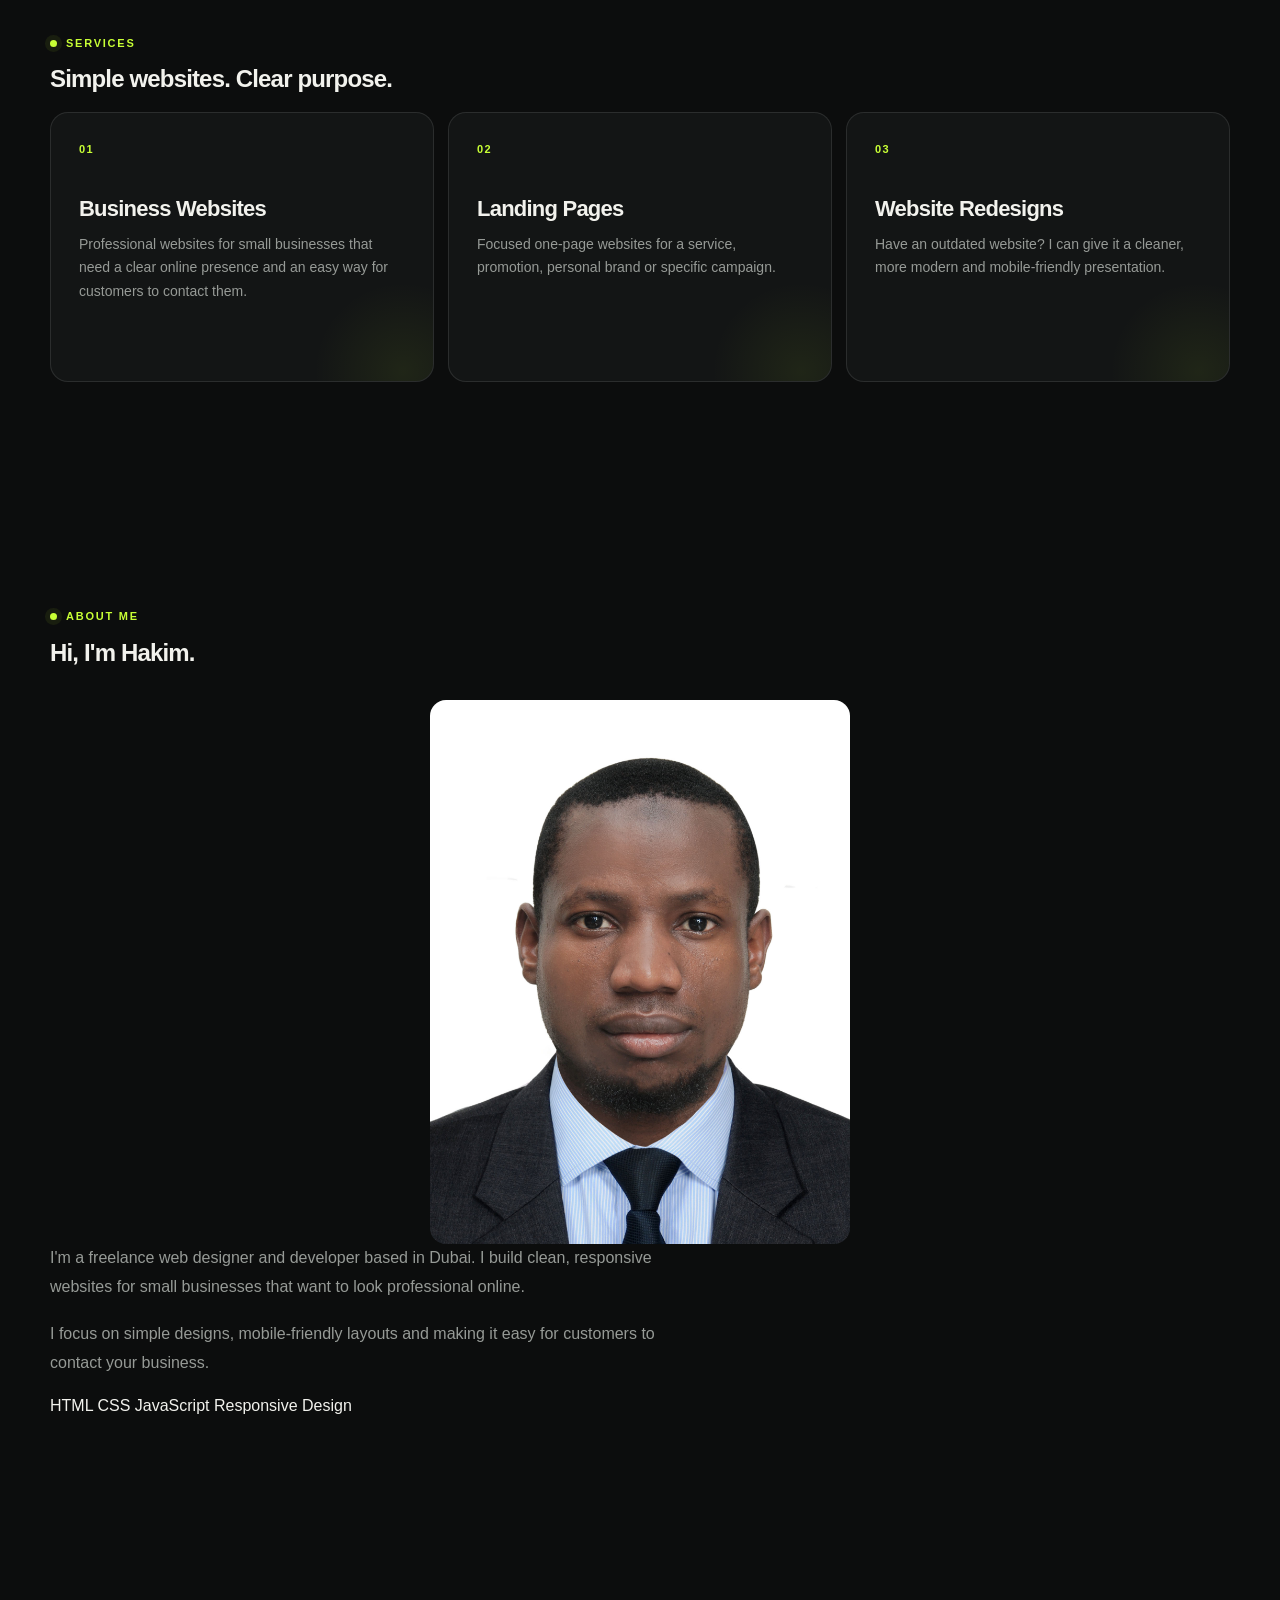
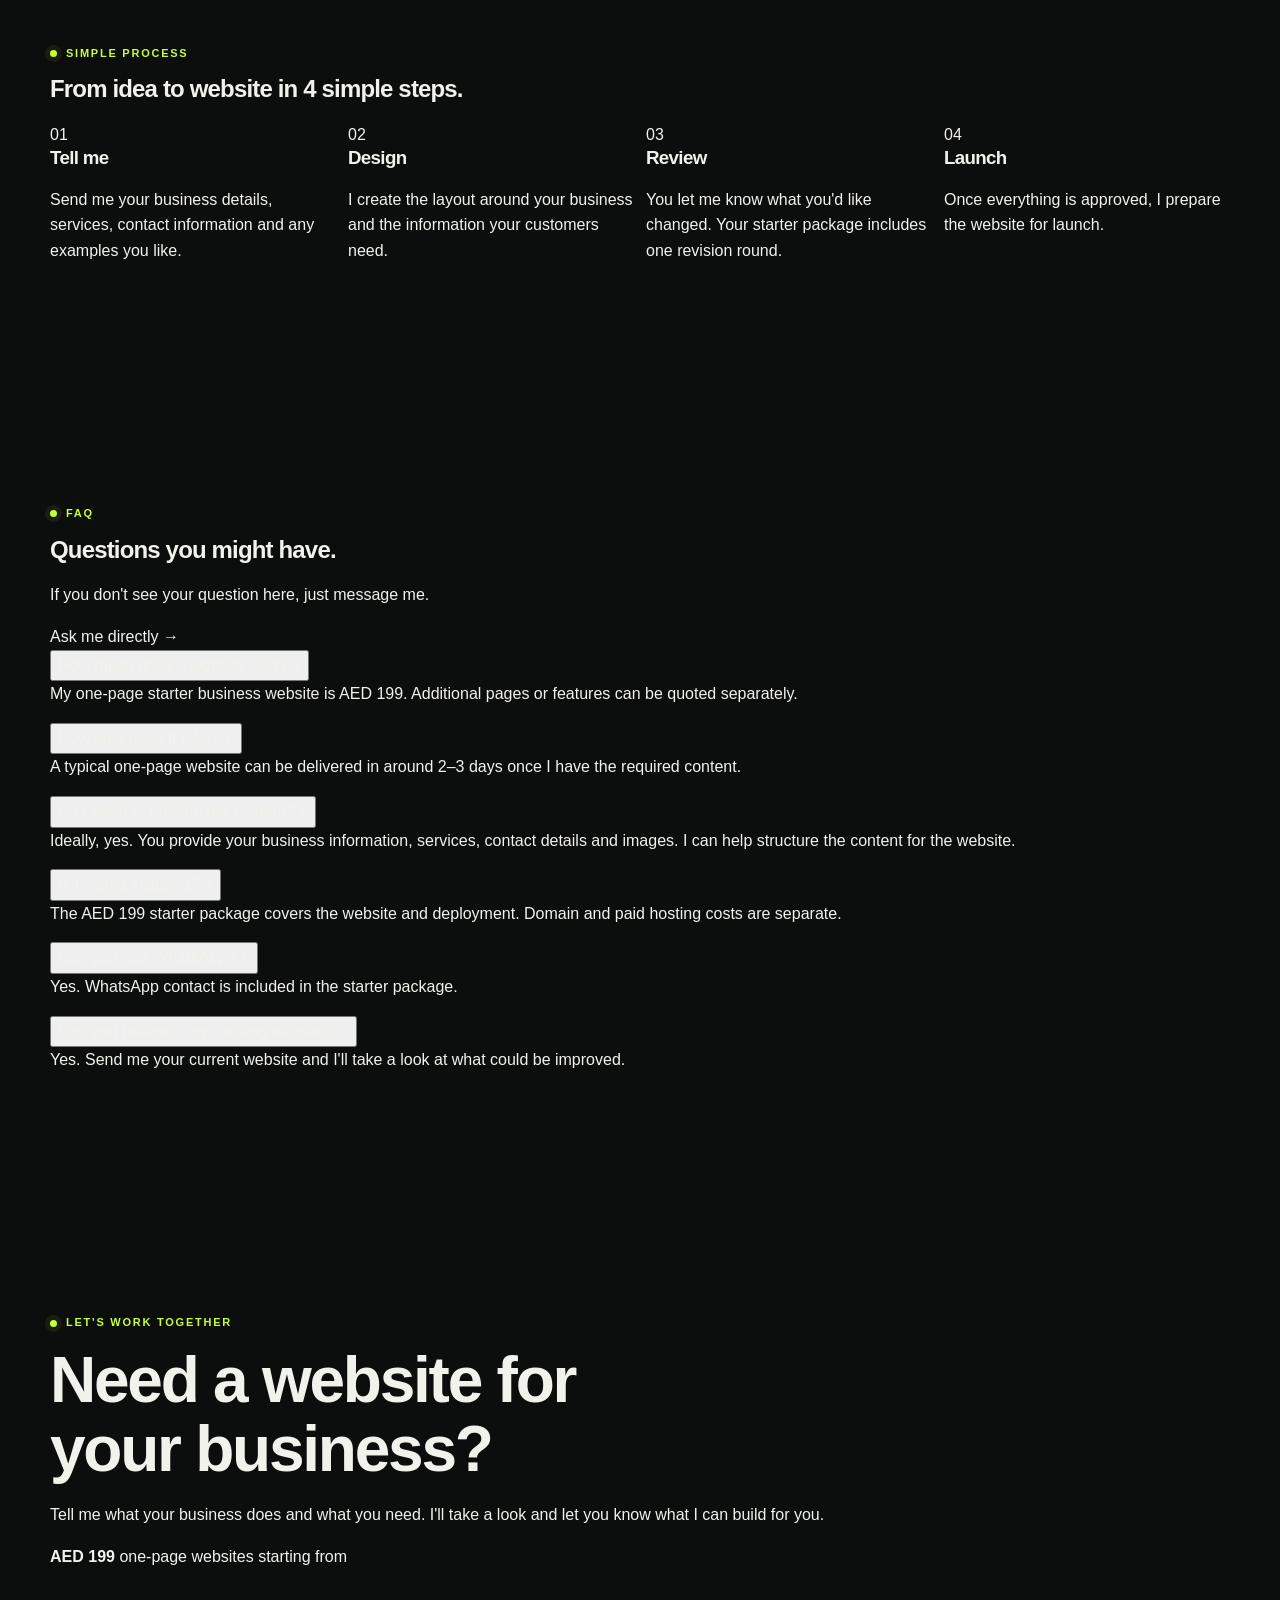
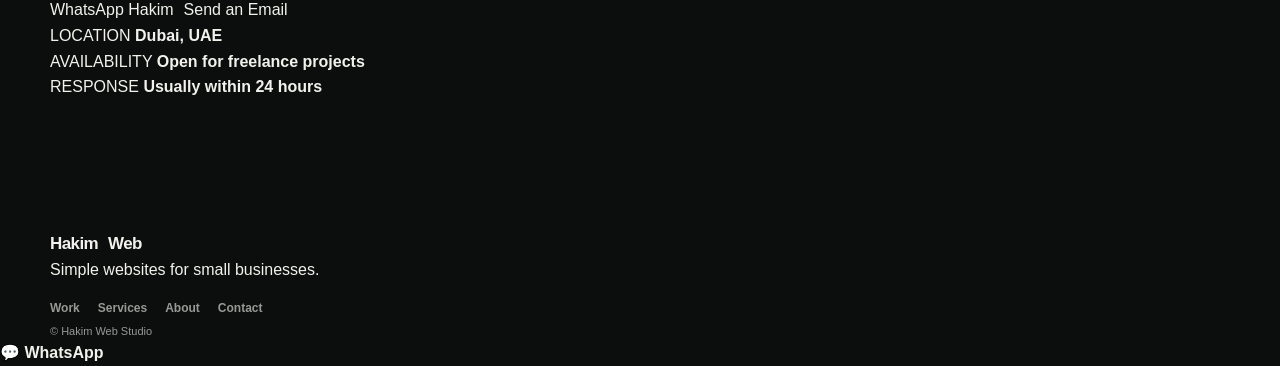
==== commit 5509c892: "Update index.html" ====
--- a/index.html
+++ b/index.html
@@ -1,1577 +1,1167 @@
 <!DOCTYPE html>
 <html lang="en">
 <head>
-
-    <meta charset="UTF-8">
-
-    <meta
-        name="viewport"
-        content="width=device-width, initial-scale=1.0"
-    >
-
-    <meta
-        name="description"
-        content="Hakim Web Studio designs and builds modern, responsive websites for local businesses, restaurants, and service brands that need to look professional and make it easy for customers to get in touch."
-    >
-
-    <meta
-        name="author"
-        content="Abdul Hakim Kimera"
-    >
-
-    <meta
-        name="theme-color"
-        content="#0c0d0d"
-    >
-
-    <link
-        rel="canonical"
-        href="https://hakimwebsites.github.io/hakimwebsites/"
-    >
-
-    <title>
-        Hakim Web Studio | Websites for Businesses
-    </title>
-
-
-    <!-- =========================================
-         GOOGLE FONTS
-    ========================================== -->
-
-    <link rel="preconnect" href="https://fonts.googleapis.com">
-
-    <link rel="preconnect" href="https://fonts.gstatic.com" crossorigin>
-
-    <link
-        href="https://fonts.googleapis.com/css2?family=DM+Sans:wght@400;500;600;700&family=Manrope:wght@600;700;800&display=swap"
-        rel="stylesheet"
-    >
-
-
-    <!-- =========================================
-         STYLESHEET
-    ========================================== -->
-
-    <link
-        rel="stylesheet"
-        href="style.css"
-    >
-
+  <meta charset="UTF-8" />
+  <meta name="viewport" content="width=device-width, initial-scale=1.0" />
+
+  <title>Hakim Web Studio | Affordable Websites in Dubai</title>
+
+  <meta
+    name="description"
+    content="Affordable, modern and mobile-friendly websites for small businesses in Dubai. One-page business websites from AED 199."
+  />
+
+  <link rel="preconnect" href="https://fonts.googleapis.com">
+  <link rel="preconnect" href="https://fonts.gstatic.com" crossorigin>
+  <link
+    href="https://fonts.googleapis.com/css2?family=Inter:wght@400;500;600;700;800&display=swap"
+    rel="stylesheet"
+  />
+
+  <link rel="stylesheet" href="style.css" />
 </head>
 
-
 <body>
 
-
-    <!-- =========================================
-         ACCESSIBILITY
-    ========================================== -->
-
-    <a
-        class="skip-link"
-        href="#main-content"
-    >
-        Skip to content
-    </a>
-
-
-    <!-- =========================================
-         HEADER / NAVIGATION
-    ========================================== -->
-
-    <header class="site-header">
-
-        <div class="container">
-
-            <nav
-                class="navbar"
-                aria-label="Main navigation"
-            >
-
-                <a
-                    class="logo"
-                    href="#home"
-                    aria-label="Hakim Web Studio home"
-                >
-
-                    <span
-                        class="logo-mark"
-                        aria-hidden="true"
-                    >
-                        H
-                    </span>
-
-                    <span>
-                        Hakim Web Studio
-                    </span>
-
-                </a>
-
-
-                <button
-                    class="menu-button"
-                    id="menuButton"
-                    type="button"
-                    aria-expanded="false"
-                    aria-controls="navLinks"
-                    aria-label="Open menu"
-                >
-
-                    <span></span>
-                    <span></span>
-                    <span></span>
-
+  <!-- =========================
+       HEADER
+  ========================== -->
+
+  <header class="header">
+    <div class="container nav-container">
+
+      <a href="#home" class="logo">
+        Hakim<span>Web</span>
+      </a>
+
+      <nav class="nav" id="nav">
+        <a href="#work">Work</a>
+        <a href="#services">Services</a>
+        <a href="#about">About</a>
+        <a href="#faq">FAQ</a>
+        <a href="#contact">Contact</a>
+      </nav>
+
+      <a href="#contact" class="nav-cta">
+        Get a Website
+      </a>
+
+      <button
+        class="menu-toggle"
+        id="menuToggle"
+        aria-label="Open navigation menu"
+        aria-expanded="false"
+      >
+        <span></span>
+        <span></span>
+        <span></span>
+      </button>
+
+    </div>
+  </header>
+
+
+  <main id="home">
+
+    <!-- =========================
+         HERO
+    ========================== -->
+
+    <section class="hero">
+      <div class="container hero-grid">
+
+        <div class="hero-content">
+
+          <div class="badge">
+            <span class="badge-dot"></span>
+            Dubai-based freelance web designer
+          </div>
+
+          <h1>
+            Affordable websites
+            <span>for small businesses in Dubai.</span>
+          </h1>
+
+          <p class="hero-text">
+            I design and build clean, mobile-friendly websites that help
+            local businesses look professional and make it easy for customers
+            to get in touch.
+          </p>
+
+          <div class="hero-price">
+            <strong>AED 199</strong>
+            <span>starting price</span>
+          </div>
+
+          <div class="hero-buttons">
+            <a href="#contact" class="btn btn-primary">
+              Get My Website
+            </a>
+
+            <a href="#work" class="btn btn-secondary">
+              View My Work
+            </a>
+          </div>
+
+          <div class="hero-note">
+            No complicated packages. Just a simple website built around your business.
+          </div>
+
+        </div>
+
+
+        <!-- Hero visual -->
+
+        <div class="hero-card">
+
+          <div class="browser">
+
+            <div class="browser-top">
+              <div class="browser-dots">
+                <span></span>
+                <span></span>
+                <span></span>
+              </div>
+
+              <div class="browser-address">
+                yourbusiness.ae
+              </div>
+            </div>
+
+            <div class="browser-content">
+
+              <div class="mock-nav">
+                <strong>Your Business</strong>
+
+                <div>
+                  <span>Services</span>
+                  <span>About</span>
+                  <span>Contact</span>
+                </div>
+              </div>
+
+              <div class="mock-hero">
+                <small>WELCOME</small>
+
+                <h3>
+                  Professional service.
+                  <br />
+                  Simple experience.
+                </h3>
+
+                <p>
+                  Everything your customers need,
+                  in one place.
+                </p>
+
+                <button>
+                  WhatsApp Us
                 </button>
-
-
-                <div
-                    class="nav-links"
-                    id="navLinks"
-                >
-
-                    <a href="#home">
-                        Home
-                    </a>
-
-                    <a href="#work">
-                        Work
-                    </a>
-
-                    <a href="#services">
-                        Services
-                    </a>
-
-                    <a href="#about">
-                        About
-                    </a>
-
-                    <a href="#contact">
-                        Contact
-                    </a>
-
-                    <a
-                        class="button button-primary"
-                        href="#contact"
-                    >
-                        Start a project
-                    </a>
-
+              </div>
+
+              <div class="mock-cards">
+                <div></div>
+                <div></div>
+                <div></div>
+              </div>
+
+            </div>
+          </div>
+
+          <div class="floating-card">
+            <span>✓</span>
+            Mobile responsive
+          </div>
+
+        </div>
+
+      </div>
+    </section>
+
+
+    <!-- =========================
+         BENEFITS
+    ========================== -->
+
+    <section class="benefits">
+      <div class="container">
+
+        <div class="benefit-grid">
+
+          <div class="benefit">
+            <div class="benefit-icon">📱</div>
+            <div>
+              <h3>Mobile-friendly</h3>
+              <p>Looks good on phones, tablets and desktops.</p>
+            </div>
+          </div>
+
+          <div class="benefit">
+            <div class="benefit-icon">💬</div>
+            <div>
+              <h3>WhatsApp-ready</h3>
+              <p>Make it easy for customers to contact you.</p>
+            </div>
+          </div>
+
+          <div class="benefit">
+            <div class="benefit-icon">📍</div>
+            <div>
+              <h3>Easy to find</h3>
+              <p>Add your location, services and business details.</p>
+            </div>
+          </div>
+
+          <div class="benefit">
+            <div class="benefit-icon">⚡</div>
+            <div>
+              <h3>Simple & focused</h3>
+              <p>No unnecessary features or complicated setup.</p>
+            </div>
+          </div>
+
+        </div>
+
+      </div>
+    </section>
+
+
+    <!-- =========================
+         OFFER
+    ========================== -->
+
+    <section class="section offer-section" id="services">
+
+      <div class="container">
+
+        <div class="section-heading">
+          <span class="eyebrow">STARTER PACKAGE</span>
+
+          <h2>
+            Your business deserves
+            a proper website.
+          </h2>
+
+          <p>
+            A simple professional website for small businesses
+            that want to get online without spending thousands.
+          </p>
+        </div>
+
+
+        <div class="pricing-card">
+
+          <div class="pricing-info">
+
+            <span class="pricing-label">
+              ONE-PAGE BUSINESS WEBSITE
+            </span>
+
+            <div class="price">
+              <span>AED</span>
+              199
+            </div>
+
+            <p>
+              Everything you need to establish a professional
+              online presence.
+            </p>
+
+            <a href="#contact" class="btn btn-primary">
+              Get Started
+            </a>
+
+          </div>
+
+
+          <div class="pricing-features">
+
+            <h3>What's included</h3>
+
+            <ul>
+
+              <li>
+                <span>✓</span>
+                Custom one-page design
+              </li>
+
+              <li>
+                <span>✓</span>
+                Mobile responsive layout
+              </li>
+
+              <li>
+                <span>✓</span>
+                About, Services & Contact sections
+              </li>
+
+              <li>
+                <span>✓</span>
+                WhatsApp contact button
+              </li>
+
+              <li>
+                <span>✓</span>
+                Google Maps location
+              </li>
+
+              <li>
+                <span>✓</span>
+                Basic SEO setup
+              </li>
+
+              <li>
+                <span>✓</span>
+                Social media links
+              </li>
+
+              <li>
+                <span>✓</span>
+                1 round of revisions
+              </li>
+
+              <li>
+                <span>✓</span>
+                Website deployment
+              </li>
+
+            </ul>
+
+          </div>
+
+        </div>
+
+
+        <p class="pricing-note">
+          Typical delivery: 2–3 days.
+          Domain and hosting are not included.
+          Additional pages or features can be quoted separately.
+        </p>
+
+      </div>
+
+    </section>
+
+
+    <!-- =========================
+         WORK
+    ========================== -->
+
+    <section class="section work-section" id="work">
+
+      <div class="container">
+
+        <div class="section-heading split-heading">
+
+          <div>
+            <span class="eyebrow">MY WORK</span>
+
+            <h2>
+              See what I can build.
+            </h2>
+          </div>
+
+          <p>
+            A selection of concept websites created to demonstrate
+            different businesses, industries and visual styles.
+          </p>
+
+        </div>
+
+
+        <div class="projects-grid">
+
+          <!-- Project 1 -->
+
+          <article class="project-card">
+
+            <div class="project-image project-la-bella">
+
+              <div class="project-browser">
+
+                <div class="mini-nav">
+                  <strong>LA BELLA</strong>
+                  <span>MENU</span>
                 </div>
 
-            </nav>
-
-        </div>
-
-    </header>
-
-
-    <!-- =========================================
-         MAIN
-    ========================================== -->
-
-    <main id="main-content">
-
-
-        <!-- =====================================
-             HERO
-        ====================================== -->
-
-        <section
-            class="hero"
-            id="home"
-        >
-
-            <div class="container">
-
-                <div class="hero-content">
-
-                    <div class="hero-eyebrow">
-                        Available for freelance work
-                    </div>
-
-
-                    <h1>
-                        Modern websites that help
-                        <span>businesses look professional.</span>
-                    </h1>
-
-
-                    <p class="hero-description">
-                        I design and build clean, responsive websites
-                        for businesses that want a stronger online
-                        presence and an easier way for customers to
-                        get in touch.
-                    </p>
-
-
-                    <div class="hero-actions">
-
-                        <a
-                            class="button button-primary"
-                            href="#contact"
-                        >
-                            Start a Project
-                        </a>
-
-                        <a
-                            class="button button-secondary"
-                            href="#work"
-                        >
-                            View My Work
-                        </a>
-
-                    </div>
-
-
-                    <div class="hero-meta">
-
-                        <span>
-                            Based in Dubai
-                        </span>
-
-                        <span>
-                            Working with clients worldwide
-                        </span>
-
-                    </div>
-
+                <div class="restaurant-preview">
+                  <small>AUTHENTIC ITALIAN</small>
+
+                  <h3>
+                    Taste Italy.
+                  </h3>
+
+                  <button>
+                    View Menu
+                  </button>
                 </div>
 
-            </div>
-
-        </section>
-
-
-        <!-- =====================================
-             SERVICES
-        ====================================== -->
-
-        <section
-            class="section"
-            id="services"
-        >
-
-            <div class="container">
-
-                <div class="section-header">
-
-                    <div class="section-heading">
-
-                        <div class="section-eyebrow">
-                            Services
-                        </div>
-
-                        <h2 class="section-title">
-                            Websites built around your business.
-                        </h2>
-
-                        <p class="section-description">
-                            From a simple business website to a focused
-                            landing page, I build responsive experiences
-                            designed to present your business clearly.
-                        </p>
-
-                    </div>
-
+              </div>
+
+            </div>
+
+            <div class="project-info">
+
+              <span>Restaurant Website</span>
+
+              <h3>La Bella</h3>
+
+              <p>
+                A modern restaurant website focused on menu presentation,
+                atmosphere and easy customer contact.
+              </p>
+
+              <a
+                href="https://hakimwebsites.github.io/la-bella-restaurant"
+                class="project-link"
+                target="_blank"
+                rel="noopener"
+              >
+                View Demo →
+              </a>
+
+            </div>
+
+          </article>
+
+
+          <!-- Project 2 -->
+
+          <article class="project-card">
+
+            <div class="project-image project-kampala">
+
+              <div class="project-browser">
+
+                <div class="mini-nav">
+                  <strong>KAMPALA HUB</strong>
+                  <span>MENU</span>
                 </div>
 
-
-                <div class="services-grid">
-
-
-                    <!-- SERVICE 01 -->
-
-                    <article class="service-card">
-
-                        <div class="service-number">
-                            01
-                        </div>
-
-                        <h3>
-                            Business Websites
-                        </h3>
-
-                        <p>
-                            Professional websites for businesses that
-                            need a clear online presence, useful information,
-                            and an easy way for customers to contact them.
-                        </p>
-
-                        <a
-                            class="service-link"
-                            href="#contact"
-                            data-project-type="Business Website"
-                        >
-                            Discuss a business website
-                            <span aria-hidden="true">↗</span>
-                        </a>
-
-                    </article>
-
-
-                    <!-- SERVICE 02 -->
-
-                    <article class="service-card">
-
-                        <div class="service-number">
-                            02
-                        </div>
-
-                        <h3>
-                            Landing Pages
-                        </h3>
-
-                        <p>
-                            Focused pages designed around one clear
-                            goal, such as generating enquiries,
-                            promoting a service, or launching an offer.
-                        </p>
-
-                        <a
-                            class="service-link"
-                            href="#contact"
-                            data-project-type="Landing Page"
-                        >
-                            Discuss a landing page
-                            <span aria-hidden="true">↗</span>
-                        </a>
-
-                    </article>
-
-
-                    <!-- SERVICE 03 -->
-
-                    <article class="service-card">
-
-                        <div class="service-number">
-                            03
-                        </div>
-
-                        <h3>
-                            Website Redesigns
-                        </h3>
-
-                        <p>
-                            Give an outdated website a cleaner,
-                            more modern presentation with responsive
-                            layouts and improved user experience.
-                        </p>
-
-                        <a
-                            class="service-link"
-                            href="#contact"
-                            data-project-type="Website Redesign"
-                        >
-                            Discuss a redesign
-                            <span aria-hidden="true">↗</span>
-                        </a>
-
-                    </article>
-
-
-                    <!-- SERVICE 04 -->
-
-                    <article class="service-card">
-
-                        <div class="service-number">
-                            04
-                        </div>
-
-                        <h3>
-                            Restaurant Websites
-                        </h3>
-
-                        <p>
-                            Attractive restaurant websites that make
-                            menus, locations, opening information,
-                            and contact details easy to find.
-                        </p>
-
-                        <a
-                            class="service-link"
-                            href="#contact"
-                            data-project-type="Restaurant Website"
-                        >
-                            Discuss a restaurant website
-                            <span aria-hidden="true">↗</span>
-                        </a>
-
-                    </article>
-
-
-                    <!-- SERVICE 05 -->
-
-                    <article class="service-card">
-
-                        <div class="service-number">
-                            05
-                        </div>
-
-                        <h3>
-                            Fitness & Service Businesses
-                        </h3>
-
-                        <p>
-                            Conversion-focused websites for gyms,
-                            trainers, consultants, agencies, and
-                            other service-based businesses.
-                        </p>
-
-                        <a
-                            class="service-link"
-                            href="#contact"
-                            data-project-type="Fitness / Service Business"
-                        >
-                            Discuss your business
-                            <span aria-hidden="true">↗</span>
-                        </a>
-
-                    </article>
-
-
-                    <!-- SERVICE 06 -->
-
-                    <article class="service-card">
-
-                        <div class="service-number">
-                            06
-                        </div>
-
-                        <h3>
-                            Custom Website Projects
-                        </h3>
-
-                        <p>
-                            Have something different in mind?
-                            Tell me what you are trying to build
-                            and we can discuss the right approach.
-                        </p>
-
-                        <a
-                            class="service-link"
-                            href="#contact"
-                            data-project-type="Custom Website"
-                        >
-                            Start a conversation
-                            <span aria-hidden="true">↗</span>
-                        </a>
-
-                    </article>
-
+                <div class="restaurant-preview">
+                  <small>GOOD FOOD. GOOD PEOPLE.</small>
+
+                  <h3>
+                    Made fresh.
+                  </h3>
+
+                  <button>
+                    Explore
+                  </button>
                 </div>
 
-            </div>
-
-        </section>
-
-
-        <!-- =====================================
-             WORK
-        ====================================== -->
-
-        <section
-            class="section work-section"
-            id="work"
-        >
-
-            <div class="container">
-
-                <div class="section-header">
-
-                    <div class="section-heading">
-
-                        <div class="section-eyebrow">
-                            Selected Work
-                        </div>
-
-                        <h2 class="section-title">
-                            Concept projects. Real skills.
-                        </h2>
-
-                        <p class="section-description">
-                            A selection of website concepts created to
-                            demonstrate different visual styles,
-                            layouts, and business use cases.
-                        </p>
-
-                    </div>
-
+              </div>
+
+            </div>
+
+            <div class="project-info">
+
+              <span>Restaurant Website</span>
+
+              <h3>Kampala Hub</h3>
+
+              <p>
+                A bold restaurant concept designed to make important
+                information easy to find on mobile.
+              </p>
+
+              <a
+                href="#"
+                class="project-link"
+                target="_blank"
+                rel="noopener"
+              >
+                View Demo →
+              </a>
+
+            </div>
+
+          </article>
+
+
+          <!-- Project 3 -->
+
+          <article class="project-card">
+
+            <div class="project-image project-fitforge">
+
+              <div class="project-browser">
+
+                <div class="mini-nav">
+                  <strong>FITFORGE</strong>
+                  <span>JOIN</span>
                 </div>
 
-
-                <!-- FILTERS -->
-
-                <div
-                    class="filter-buttons"
-                    role="group"
-                    aria-label="Filter projects"
-                >
-
-                    <button
-                        class="filter-button is-active"
-                        type="button"
-                        data-filter="all"
-                        aria-pressed="true"
-                    >
-                        All
-                    </button>
-
-                    <button
-                        class="filter-button"
-                        type="button"
-                        data-filter="business"
-                        aria-pressed="false"
-                    >
-                        Business
-                    </button>
-
-                    <button
-                        class="filter-button"
-                        type="button"
-                        data-filter="restaurant"
-                        aria-pressed="false"
-                    >
-                        Restaurant
-                    </button>
-
-                    <button
-                        class="filter-button"
-                        type="button"
-                        data-filter="fitness"
-                        aria-pressed="false"
-                    >
-                        Fitness
-                    </button>
-
-                    <button
-                        class="filter-button"
-                        type="button"
-                        data-filter="landing"
-                        aria-pressed="false"
-                    >
-                        Landing Page
-                    </button>
-
+                <div class="fitness-preview">
+                  <small>TRAIN SMART</small>
+
+                  <h3>
+                    Build your
+                    <br />
+                    strongest self.
+                  </h3>
+
+                  <button>
+                    Get Started
+                  </button>
                 </div>
 
-
-                <!-- PROJECT GRID -->
-
-                <div class="project-grid">
-
-
-                    <!-- =================================
-                         LA BELLA
-                    ================================== -->
-
-                    <article
-                        class="project"
-                        data-category="restaurant"
-                    >
-
-                        <div class="project-preview">
-
-                            <div class="mockup-window">
-
-                                <div class="mockup-topbar">
-
-                                    <span class="mockup-dot"></span>
-                                    <span class="mockup-dot"></span>
-                                    <span class="mockup-dot"></span>
-
-                                </div>
-
-                                <div
-                                    class="mockup-content mockup-bella"
-                                >
-
-                                    <div
-                                        class="mockup-bella-title"
-                                    >
-                                        La Bella
-                                    </div>
-
-                                    <div
-                                        class="mockup-bella-subtitle"
-                                    >
-                                        Italian Restaurant
-                                    </div>
-
-                                </div>
-
-                            </div>
-
-                        </div>
-
-
-                        <div class="project-info">
-
-                            <div class="project-meta">
-
-                                <span class="project-category">
-                                    Restaurant
-                                </span>
-
-                            </div>
-
-                            <h3>
-                                La Bella Restaurant
-                            </h3>
-
-                            <p>
-                                An elegant restaurant website concept
-                                focused on atmosphere, menu presentation,
-                                and clear customer actions.
-                            </p>
-
-                            <a
-                                class="project-link"
-                                href="https://hakimwebsites.github.io/la-bella-restaurant/"
-                                target="_blank"
-                                rel="noopener noreferrer"
-                            >
-                                View live demo
-                                <span aria-hidden="true">↗</span>
-                            </a>
-
-                        </div>
-
-                    </article>
-
-
-                    <!-- =================================
-                         KAMPALA HUB
-                    ================================== -->
-
-                    <article
-                        class="project"
-                        data-category="restaurant"
-                    >
-
-                        <div class="project-preview">
-
-                            <div class="mockup-window">
-
-                                <div class="mockup-topbar">
-
-                                    <span class="mockup-dot"></span>
-                                    <span class="mockup-dot"></span>
-                                    <span class="mockup-dot"></span>
-
-                                </div>
-
-                                <div
-                                    class="mockup-content mockup-kampala"
-                                >
-
-                                    <div
-                                        class="mockup-kampala-title"
-                                    >
-                                        Kampala Hub
-                                    </div>
-
-                                    <div
-                                        class="mockup-kampala-line"
-                                    ></div>
-
-                                </div>
-
-                            </div>
-
-                        </div>
-
-
-                        <div class="project-info">
-
-                            <div class="project-meta">
-
-                                <span class="project-category">
-                                    Restaurant
-                                </span>
-
-                            </div>
-
-                            <h3>
-                                Kampala Hub
-                            </h3>
-
-                            <p>
-                                A modern restaurant concept designed
-                                around bold presentation, simple
-                                navigation, and mobile-friendly browsing.
-                            </p>
-
-                        </div>
-
-                    </article>
-
-
-                    <!-- =================================
-                         FITFORGE
-                    ================================== -->
-
-                    <article
-                        class="project"
-                        data-category="fitness"
-                    >
-
-                        <div class="project-preview">
-
-                            <div class="mockup-window">
-
-                                <div class="mockup-topbar">
-
-                                    <span class="mockup-dot"></span>
-                                    <span class="mockup-dot"></span>
-                                    <span class="mockup-dot"></span>
-
-                                </div>
-
-                                <div
-                                    class="mockup-content mockup-fitforge"
-                                >
-
-                                    <div
-                                        class="mockup-fitforge-title"
-                                    >
-                                        FitForge
-                                    </div>
-
-                                    <div
-                                        class="mockup-fitforge-accent"
-                                    >
-                                        Strength · Fitness · Performance
-                                    </div>
-
-                                </div>
-
-                            </div>
-
-                        </div>
-
-
-                        <div class="project-info">
-
-                            <div class="project-meta">
-
-                                <span class="project-category">
-                                    Fitness
-                                </span>
-
-                            </div>
-
-                            <h3>
-                                FitForge
-                            </h3>
-
-                            <p>
-                                A bold fitness website concept designed
-                                to communicate energy, services, and
-                                calls to action quickly.
-                            </p>
-
-                            <a
-                                class="project-link"
-                                href="https://hakimwebsites.github.io/fit-forge/"
-                                target="_blank"
-                                rel="noopener noreferrer"
-                            >
-                                View live demo
-                                <span aria-hidden="true">↗</span>
-                            </a>
-
-                        </div>
-
-                    </article>
-
-
-                    <!-- =================================
-                         NEXORA
-                    ================================== -->
-
-                    <article
-                        class="project"
-                        data-category="business"
-                    >
-
-                        <div class="project-preview">
-
-                            <div class="mockup-window">
-
-                                <div class="mockup-topbar">
-
-                                    <span class="mockup-dot"></span>
-                                    <span class="mockup-dot"></span>
-                                    <span class="mockup-dot"></span>
-
-                                </div>
-
-                                <div
-                                    class="mockup-content mockup-nexora"
-                                >
-
-                                    <div
-                                        class="mockup-nexora-title"
-                                    >
-                                        Nexora
-                                    </div>
-
-                                    <div
-                                        class="mockup-nexora-accent"
-                                    >
-                                        Business Solutions
-                                    </div>
-
-                                </div>
-
-                            </div>
-
-                        </div>
-
-
-                        <div class="project-info">
-
-                            <div class="project-meta">
-
-                                <span class="project-category">
-                                    Business
-                                </span>
-
-                            </div>
-
-                            <h3>
-                                Nexora
-                            </h3>
-
-                            <p>
-                                A clean business website concept built
-                                around strong typography, structured
-                                information, and professional presentation.
-                            </p>
-
-                            <a
-                                class="project-link"
-                                href="https://hakimwebsites.github.io/nexora/"
-                                target="_blank"
-                                rel="noopener noreferrer"
-                            >
-                                View live demo
-                                <span aria-hidden="true">↗</span>
-                            </a>
-
-                        </div>
-
-                    </article>
-
+              </div>
+
+            </div>
+
+            <div class="project-info">
+
+              <span>Fitness Website</span>
+
+              <h3>FitForge</h3>
+
+              <p>
+                A high-energy website concept designed around services,
+                calls to action and mobile browsing.
+              </p>
+
+              <a
+                href="https://hakimwebsites.github.io/fit-forge"
+                class="project-link"
+                target="_blank"
+                rel="noopener"
+              >
+                View Demo →
+              </a>
+
+            </div>
+
+          </article>
+
+
+          <!-- Project 4 -->
+
+          <article class="project-card">
+
+            <div class="project-image project-nexora">
+
+              <div class="project-browser">
+
+                <div class="mini-nav">
+                  <strong>NEXORA</strong>
+                  <span>CONTACT</span>
                 </div>
 
-
-                <!-- PROJECT DISCLOSURE -->
-
-                <p class="project-note">
-                    La Bella, Kampala Hub, FitForge, and Nexora are
-                    concept projects created to demonstrate different
-                    website styles and industries. They are not paid
-                    client projects.
+                <div class="business-preview">
+                  <small>BUSINESS SOLUTIONS</small>
+
+                  <h3>
+                    Move your
+                    <br />
+                    business forward.
+                  </h3>
+
+                  <button>
+                    Learn More
+                  </button>
+                </div>
+
+              </div>
+
+            </div>
+
+            <div class="project-info">
+
+              <span>Business Website</span>
+
+              <h3>Nexora</h3>
+
+              <p>
+                A clean business website concept focused on professional
+                presentation and clear information.
+              </p>
+
+              <a
+                href="https://hakimwebsites.github.io/nexora"
+                class="project-link"
+                target="_blank"
+                rel="noopener"
+              >
+                View Demo →
+              </a>
+
+            </div>
+
+          </article>
+
+        </div>
+
+
+        <div class="concept-note">
+          <strong>Note:</strong>
+          These are concept projects created to demonstrate my design
+          and development skills. They are not paid client projects.
+        </div>
+
+      </div>
+
+    </section>
+
+
+    <!-- =========================
+         WHY
+    ========================== -->
+
+    <section class="section why-section">
+
+      <div class="container why-grid">
+
+        <div>
+
+          <span class="eyebrow">
+            WHY A WEBSITE?
+          </span>
+
+          <h2>
+            Built for real customers,
+            not just good screenshots.
+          </h2>
+
+          <p>
+            Your website should answer the questions customers have
+            before they contact you: What do you offer? Where are you?
+            How can I reach you?
+          </p>
+
+        </div>
+
+
+        <div class="why-list">
+
+          <div class="why-item">
+            <span>01</span>
+            <div>
+              <h3>Look professional</h3>
+              <p>
+                Give potential customers a clear place to learn about your business.
+              </p>
+            </div>
+          </div>
+
+          <div class="why-item">
+            <span>02</span>
+            <div>
+              <h3>Make contact easy</h3>
+              <p>
+                Put WhatsApp, phone, email and location where customers can find them.
+              </p>
+            </div>
+          </div>
+
+          <div class="why-item">
+            <span>03</span>
+            <div>
+              <h3>Own your online presence</h3>
+              <p>
+                Your website gives your business a home beyond social media.
+              </p>
+            </div>
+          </div>
+
+        </div>
+
+      </div>
+
+    </section>
+
+
+    <!-- =========================
+         SERVICES
+    ========================== -->
+
+    <section class="section services-section">
+
+      <div class="container">
+
+        <div class="section-heading">
+          <span class="eyebrow">SERVICES</span>
+
+          <h2>
+            Simple websites.
+            Clear purpose.
+          </h2>
+        </div>
+
+
+        <div class="services-grid">
+
+          <article class="service-card">
+
+            <span class="service-number">01</span>
+
+            <h3>Business Websites</h3>
+
+            <p>
+              Professional websites for small businesses that need
+              a clear online presence and an easy way for customers
+              to contact them.
+            </p>
+
+          </article>
+
+
+          <article class="service-card">
+
+            <span class="service-number">02</span>
+
+            <h3>Landing Pages</h3>
+
+            <p>
+              Focused one-page websites for a service, promotion,
+              personal brand or specific campaign.
+            </p>
+
+          </article>
+
+
+          <article class="service-card">
+
+            <span class="service-number">03</span>
+
+            <h3>Website Redesigns</h3>
+
+            <p>
+              Have an outdated website? I can give it a cleaner,
+              more modern and mobile-friendly presentation.
+            </p>
+
+          </article>
+
+        </div>
+
+      </div>
+
+    </section>
+
+
+    <!-- =========================
+         ABOUT
+    ========================== -->
+
+    <section class="about section" id="about">
+    <div class="container">
+        <div class="section-heading">
+            <span class="eyebrow">About Me</span>
+            <h2>Hi, I'm Hakim.</h2>
+        </div>
+
+        <div class="about-content">
+
+            <!-- YOUR PHOTO -->
+            <div class="about-image">
+                <img src="images/hakim2.JPG" alt="Hakim — freelance web designer and developer">
+            </div>
+
+            <!-- YOUR TEXT -->
+            <div class="about-text">
+                <p>
+                    I'm a freelance web designer and developer based in Dubai.
+                    I build clean, responsive websites for small businesses
+                    that want to look professional online.
                 </p>
 
-
-                <!-- EMPTY FILTER MESSAGE -->
-
-                <p
-                    id="filterEmpty"
-                    hidden
-                >
-                    No projects match this category yet.
+                <p>
+                    I focus on simple designs, mobile-friendly layouts and
+                    making it easy for customers to contact your business.
                 </p>
 
-            </div>
-
-        </section>
-
-
-        <!-- =====================================
-             ABOUT
-        ====================================== -->
-
-        <section
-            class="section about-section"
-            id="about"
-        >
-
-            <div class="container">
-
-                <div class="about-grid">
-
-
-                    <div class="about-content">
-
-                        <div class="section-eyebrow">
-                            About
-                        </div>
-
-                        <h2>
-                            Thoughtful design.
-                            Clean development.
-                        </h2>
-
-                        <p>
-                            I'm Abdul Hakim Kimera, a freelance web
-                            designer and developer focused on building
-                            modern websites for businesses and service
-                            brands.
-                        </p>
-
-                        <p>
-                            I take on projects where I can deliver real
-                            value, with a focus on clean design,
-                            responsive development, and clear
-                            communication from the first conversation
-                            through launch.
-                        </p>
-
-                        <div class="about-image">
-                            <img src="images/hakim.png" alt="Abdul Hakim Kimera">
-                        </div>
-
-                    </div>
-
-
-                    <div>
-
-                        <div class="section-eyebrow">
-                            Skills
-                        </div>
-
-
-                        <div class="skills-grid">
-
-                            <div class="skill">
-                                HTML
-                            </div>
-
-                            <div class="skill">
-                                CSS
-                            </div>
-
-                            <div class="skill">
-                                JavaScript
-                            </div>
-
-                            <div class="skill">
-                                Responsive Design
-                            </div>
-
-                            <div class="skill">
-                                UI / UX
-                            </div>
-
-                            <div class="skill">
-                                Git & GitHub
-                            </div>
-
-                            <div class="skill">
-                                Web Design
-                            </div>
-
-                            <div class="skill">
-                                AI-assisted workflows
-                            </div>
-
-                        </div>
-
-                    </div>
-
+                <div class="about-skills">
+                    <span>HTML</span>
+                    <span>CSS</span>
+                    <span>JavaScript</span>
+                    <span>Responsive Design</span>
                 </div>
-
-            </div>
-
-        </section>
-
-
-        <!-- =====================================
-             PROCESS
-        ====================================== -->
-
-        <section class="section">
-
-            <div class="container">
-
-                <div class="section-header">
-
-                    <div class="section-heading">
-
-                        <div class="section-eyebrow">
-                            Process
-                        </div>
-
-                        <h2 class="section-title">
-                            Simple from start to launch.
-                        </h2>
-
-                        <p class="section-description">
-                            A straightforward process keeps the project
-                            clear, focused, and easy to move forward.
-                        </p>
-
-                    </div>
-
-                </div>
-
-
-                <div class="process-grid">
-
-
-                    <article class="process-step">
-
-                        <div class="process-number">
-                            01
-                        </div>
-
-                        <h3>
-                            Brief
-                        </h3>
-
-                        <p>
-                            We discuss your business, goals, audience,
-                            content, and what you need the website to do.
-                        </p>
-
-                    </article>
-
-
-                    <article class="process-step">
-
-                        <div class="process-number">
-                            02
-                        </div>
-
-                        <h3>
-                            Design
-                        </h3>
-
-                        <p>
-                            I shape the visual direction, layout,
-                            typography, and user experience around
-                            your business.
-                        </p>
-
-                    </article>
-
-
-                    <article class="process-step">
-
-                        <div class="process-number">
-                            03
-                        </div>
-
-                        <h3>
-                            Build
-                        </h3>
-
-                        <p>
-                            The approved direction is developed into
-                            a responsive website that works across
-                            modern devices.
-                        </p>
-
-                    </article>
-
-
-                    <article class="process-step">
-
-                        <div class="process-number">
-                            04
-                        </div>
-
-                        <h3>
-                            Launch
-                        </h3>
-
-                        <p>
-                            After final checks and approval, the website
-                            is prepared for launch and handed over.
-                        </p>
-
-                    </article>
-
-
-                </div>
-
-            </div>
-
-        </section>
-
-
-        <!-- =====================================
-             CONTACT
-        ====================================== -->
-
-        <section
-            class="section contact-section"
-            id="contact"
-        >
-
-            <div class="container">
-
-                <div class="contact-box">
-
-
-                    <!-- CONTACT INTRO -->
-
-                    <div class="contact-content">
-
-                        <div class="section-eyebrow">
-                            Have a project?
-                        </div>
-
-                        <h2>
-                            Tell me about your project.
-                        </h2>
-
-                        <p class="contact-description">
-                            Tell me a little about your business, what
-                            you need, and what you'd like the website
-                            to achieve. I'll review the details and
-                            get back to you with the next steps.
-                        </p>
-
-
-                        <div class="contact-direct">
-
-                            <a
-                                class="button button-secondary js-whatsapp-link"
-                                href="#"
-                                target="_blank"
-                                rel="noopener noreferrer"
-                            >
-                                WhatsApp
-                            </a>
-
-                        </div>
-
-                    </div>
-
-
-                    <!-- CONTACT FORM -->
-
-                    <div class="contact-form-wrap">
-
-                        <form
-                            class="contact-form"
-                            id="contactForm"
-                            novalidate
-                        >
-
-
-                            <!-- NAME / EMAIL -->
-
-                            <div class="form-row">
-
-
-                                <div class="form-field">
-
-                                    <label for="name">
-                                        Your name
-                                    </label>
-
-                                    <input
-                                        type="text"
-                                        id="name"
-                                        name="name"
-                                        autocomplete="name"
-                                        placeholder="Your name"
-                                        required
-                                    >
-
-                                    <span
-                                        class="field-error"
-                                        id="name-error"
-                                        hidden
-                                    ></span>
-
-                                </div>
-
-
-                                <div class="form-field">
-
-                                    <label for="email">
-                                        Email address
-                                    </label>
-
-                                    <input
-                                        type="email"
-                                        id="email"
-                                        name="email"
-                                        autocomplete="email"
-                                        placeholder="you@example.com"
-                                        required
-                                    >
-
-                                    <span
-                                        class="field-error"
-                                        id="email-error"
-                                        hidden
-                                    ></span>
-
-                                </div>
-
-                            </div>
-
-
-                            <!-- BUSINESS / WEBSITE -->
-
-                            <div class="form-row">
-
-
-                                <div class="form-field">
-
-                                    <label for="business">
-                                        Business / company
-                                    </label>
-
-                                    <input
-                                        type="text"
-                                        id="business"
-                                        name="business"
-                                        autocomplete="organization"
-                                        placeholder="Your business name"
-                                        required
-                                    >
-
-                                    <span
-                                        class="field-error"
-                                        id="business-error"
-                                        hidden
-                                    ></span>
-
-                                </div>
-
-
-                                <div class="form-field">
-
-                                    <label for="website">
-                                        Current website
-                                        <span>(optional)</span>
-                                    </label>
-
-                                    <input
-                                        type="text"
-                                        id="website"
-                                        name="website"
-                                        autocomplete="url"
-                                        placeholder="example.com"
-                                    >
-
-                                    <span
-                                        class="field-error"
-                                        id="website-error"
-                                        hidden
-                                    ></span>
-
-                                </div>
-
-                            </div>
-
-
-                            <!-- PROJECT TYPE -->
-
-                            <div class="form-field">
-
-                                <label for="projectType">
-                                    Project type
-                                </label>
-
-                                <select
-                                    id="projectType"
-                                    name="projectType"
-                                    required
-                                >
-
-                                    <option
-                                        value=""
-                                        selected
-                                        disabled
-                                    >
-                                        Select a project type
-                                    </option>
-
-                                    <option value="Business Website">
-                                        Business Website
-                                    </option>
-
-                                    <option value="Landing Page">
-                                        Landing Page
-                                    </option>
-
-                                    <option value="Website Redesign">
-                                        Website Redesign
-                                    </option>
-
-                                    <option value="Restaurant Website">
-                                        Restaurant Website
-                                    </option>
-
-                                    <option value="Fitness / Service Business">
-                                        Fitness / Service Business
-                                    </option>
-
-                                    <option value="Custom Website">
-                                        Custom Website
-                                    </option>
-
-                                </select>
-
-                                <span
-                                    class="field-error"
-                                    id="projectType-error"
-                                    hidden
-                                ></span>
-
-                            </div>
-
-
-                            <!-- MESSAGE -->
-
-                            <div class="form-field">
-
-                                <label for="message">
-                                    Tell me about the project
-                                </label>
-
-                                <textarea
-                                    id="message"
-                                    name="message"
-                                    placeholder="What does your business do, what kind of website do you need, and what would you like it to achieve?"
-                                    required
-                                ></textarea>
-
-                                <span
-                                    class="field-error"
-                                    id="message-error"
-                                    hidden
-                                ></span>
-
-                            </div>
-
-
-                            <!-- STATUS -->
-
-                            <div
-                                class="form-status"
-                                id="formStatus"
-                                role="status"
-                                aria-live="polite"
-                            ></div>
-
-
-                            <!-- SUBMIT -->
-
-                            <button
-                                class="button button-primary form-submit"
-                                type="submit"
-                            >
-                                Prepare My Project Brief
-                            </button>
-
-
-                        </form>
-
-
-                        <!-- =================================
-                             SUCCESS STATE
-                        ================================== -->
-
-                        <div
-                            class="contact-success"
-                            id="contactSuccess"
-                            hidden
-                        >
-
-                            <div class="section-eyebrow">
-                                Ready to send
-                            </div>
-
-                            <h3>
-                                Your project details are ready.
-                            </h3>
-
-                            <p>
-                                Thanks for sharing the details.
-                                Choose WhatsApp or email below to
-                                send your project brief directly,
-                                and I'll get back to you with the
-                                next steps.
-                            </p>
-
-
-                            <div class="contact-buttons">
-
-                                <a
-                                    class="button button-primary js-whatsapp-link"
-                                    href="#"
-                                    target="_blank"
-                                    rel="noopener noreferrer"
-                                >
-                                    Send via WhatsApp
-                                </a>
-
-                                <a
-                                    class="button button-secondary"
-                                    id="successEmail"
-                                    href="#"
-                                >
-                                    Send via Email
-                                </a>
-
-                            </div>
-
-
-                            <!-- =================================
-                                 PROJECT DEPOSIT
-                            ================================== -->
-
-                            <div class="payment-action">
-
-                                <span class="payment-label">
-                                    Next step
-                                </span>
-
-                                <h4 class="payment-title">
-                                    Project deposit
-                                </h4>
-
-                                <p class="payment-note">
-                                    Once we've agreed on the project
-                                    scope, timeline, and price, you can
-                                    securely pay the project deposit to
-                                    reserve your project.
-                                </p>
-
-                                <!--
-                                    Replace # with your real payment
-                                    link when your payment system is ready.
-                                -->
-
-                                <a
-                                    class="button button-primary payment-button"
-                                    href="#contact"
-                                >
-                                    Discuss Project Deposit
-                                </a>
-
-                            </div>
-
-
-                            <button
-                                class="success-reset"
-                                id="resetFormButton"
-                                type="button"
-                            >
-                                ← Edit project details
-                            </button>
-
-                        </div>
-
-                    </div>
-
-                </div>
-
-            </div>
-
-        </section>
-
-
-    </main>
-
-
-    <!-- =========================================
-         FOOTER
-    ========================================== -->
-
-    <footer class="site-footer">
-
-        <div class="container">
-
-            <div class="footer-inner">
-
-
-                <div>
-
-                    <div class="footer-brand">
-                        Hakim Web Studio
-                    </div>
-
-                    <p class="footer-copy">
-                        © 2026 Hakim Web Studio. All rights reserved.
-                    </p>
-
-                </div>
-
-
-                <div class="footer-links">
-
-                    <a href="#home">
-                        Home
-                    </a>
-
-                    <a href="#work">
-                        Work
-                    </a>
-
-                    <a href="#services">
-                        Services
-                    </a>
-
-                    <a href="#contact">
-                        Contact
-                    </a>
-
-                </div>
-
-            </div>
-
-        </div>
-
-    </footer>
-
-
-    <!-- =========================================
-         FLOATING WHATSAPP
-    ========================================== -->
-
-    <a
-        class="whatsapp-float js-whatsapp-link"
-        href="#"
-        target="_blank"
-        rel="noopener noreferrer"
-        aria-label="Chat with Hakim Web Studio on WhatsApp"
-        title="Chat on WhatsApp"
-    >
-
-        <svg
-            viewBox="0 0 24 24"
-            fill="none"
-            xmlns="http://www.w3.org/2000/svg"
-            aria-hidden="true"
-        >
-
-            <path
-                d="M20.52 3.48A11.85 11.85 0 0 0 12.08 0C5.52 0 .18 5.34.18 11.9c0 2.1.55 4.15 1.6 5.96L.08 24l6.29-1.65a11.9 11.9 0 0 0 5.7 1.45h.01c6.56 0 11.9-5.34 11.9-11.9 0-3.18-1.24-6.16-3.46-8.42ZM12.08 21.8h-.01a9.9 9.9 0 0 1-5.05-1.38l-.36-.21-3.73.98.99-3.64-.23-.37a9.9 9.9 0 1 1 8.39 4.62Zm5.43-7.42c-.3-.15-1.76-.87-2.03-.97-.27-.1-.47-.15-.67.15-.2.3-.77.97-.94 1.17-.17.2-.35.22-.65.07-.3-.15-1.25-.46-2.38-1.47-.88-.78-1.47-1.74-1.64-2.04-.17-.3-.02-.46.13-.61.13-.13.3-.35.45-.52.15-.17.2-.3.3-.5.1-.2.05-.37-.02-.52-.07-.15-.67-1.61-.92-2.2-.24-.58-.49-.5-.67-.51h-.57c-.2 0-.52.07-.8.37-.27.3-1.05 1.02-1.05 2.49s1.07 2.89 1.22 3.09c.15.2 2.1 3.2 5.09 4.49.71.31 1.27.5 1.7.64.72.23 1.38.2 1.9.12.58-.09 1.76-.72 2.01-1.42.25-.7.25-1.3.17-1.42-.07-.12-.27-.2-.57-.35Z"
-                fill="currentColor"
-            />
-
-        </svg>
-
-    </a>
-
-
-    <!-- =========================================
-         JAVASCRIPT
-    ========================================== -->
-
-    <script src="script.js"></script>
+            </div>
+
+        </div>
+    </div>
+</section>
+
+
+    <!-- =========================
+         PROCESS
+    ========================== -->
+
+    <section class="section process-section">
+
+      <div class="container">
+
+        <div class="section-heading centered">
+
+          <span class="eyebrow">
+            SIMPLE PROCESS
+          </span>
+
+          <h2>
+            From idea to website
+            in 4 simple steps.
+          </h2>
+
+        </div>
+
+
+        <div class="process-grid">
+
+          <div class="process-card">
+
+            <span>01</span>
+
+            <h3>Tell me</h3>
+
+            <p>
+              Send me your business details, services,
+              contact information and any examples you like.
+            </p>
+
+          </div>
+
+
+          <div class="process-card">
+
+            <span>02</span>
+
+            <h3>Design</h3>
+
+            <p>
+              I create the layout around your business
+              and the information your customers need.
+            </p>
+
+          </div>
+
+
+          <div class="process-card">
+
+            <span>03</span>
+
+            <h3>Review</h3>
+
+            <p>
+              You let me know what you'd like changed.
+              Your starter package includes one revision round.
+            </p>
+
+          </div>
+
+
+          <div class="process-card">
+
+            <span>04</span>
+
+            <h3>Launch</h3>
+
+            <p>
+              Once everything is approved, I prepare
+              the website for launch.
+            </p>
+
+          </div>
+
+        </div>
+
+      </div>
+
+    </section>
+
+
+    <!-- =========================
+         FAQ
+    ========================== -->
+
+    <section class="section faq-section" id="faq">
+
+      <div class="container faq-grid">
+
+        <div class="faq-heading">
+
+          <span class="eyebrow">
+            FAQ
+          </span>
+
+          <h2>
+            Questions you might have.
+          </h2>
+
+          <p>
+            If you don't see your question here,
+            just message me.
+          </p>
+
+          <a href="#contact" class="text-link">
+            Ask me directly →
+          </a>
+
+        </div>
+
+
+        <div class="faq-list">
+
+          <div class="faq-item">
+
+            <button class="faq-question">
+              <span>How much does a website cost?</span>
+              <span class="faq-icon">+</span>
+            </button>
+
+            <div class="faq-answer">
+              <p>
+                My one-page starter business website is AED 199.
+                Additional pages or features can be quoted separately.
+              </p>
+            </div>
+
+          </div>
+
+
+          <div class="faq-item">
+
+            <button class="faq-question">
+              <span>How long does it take?</span>
+              <span class="faq-icon">+</span>
+            </button>
+
+            <div class="faq-answer">
+              <p>
+                A typical one-page website can be delivered in around
+                2–3 days once I have the required content.
+              </p>
+            </div>
+
+          </div>
+
+
+          <div class="faq-item">
+
+            <button class="faq-question">
+              <span>Do I need to provide the content?</span>
+              <span class="faq-icon">+</span>
+            </button>
+
+            <div class="faq-answer">
+              <p>
+                Ideally, yes. You provide your business information,
+                services, contact details and images. I can help structure
+                the content for the website.
+              </p>
+            </div>
+
+          </div>
+
+
+          <div class="faq-item">
+
+            <button class="faq-question">
+              <span>Is hosting included?</span>
+              <span class="faq-icon">+</span>
+            </button>
+
+            <div class="faq-answer">
+              <p>
+                The AED 199 starter package covers the website and deployment.
+                Domain and paid hosting costs are separate.
+              </p>
+            </div>
+
+          </div>
+
+
+          <div class="faq-item">
+
+            <button class="faq-question">
+              <span>Can you add WhatsApp?</span>
+              <span class="faq-icon">+</span>
+            </button>
+
+            <div class="faq-answer">
+              <p>
+                Yes. WhatsApp contact is included in the starter package.
+              </p>
+            </div>
+
+          </div>
+
+
+          <div class="faq-item">
+
+            <button class="faq-question">
+              <span>Can you redesign my existing website?</span>
+              <span class="faq-icon">+</span>
+            </button>
+
+            <div class="faq-answer">
+              <p>
+                Yes. Send me your current website and I'll take a look
+                at what could be improved.
+              </p>
+            </div>
+
+          </div>
+
+        </div>
+
+      </div>
+
+    </section>
+
+
+    <!-- =========================
+         CONTACT
+    ========================== -->
+
+    <section class="section contact-section" id="contact">
+
+      <div class="container">
+
+        <div class="contact-card">
+
+          <div class="contact-content">
+
+            <span class="eyebrow">
+              LET'S WORK TOGETHER
+            </span>
+
+            <h2>
+              Need a website
+              for your business?
+            </h2>
+
+            <p>
+              Tell me what your business does and what you need.
+              I'll take a look and let you know what I can build for you.
+            </p>
+
+            <div class="contact-price">
+              <strong>AED 199</strong>
+              <span>one-page websites starting from</span>
+            </div>
+
+            <div class="contact-buttons">
+
+              <!-- CHANGE THIS NUMBER -->
+              <a
+                href="https://wa.me/971558311047?text=Hi%20Hakim%2C%20I'm%20interested%20in%20a%20website%20for%20my%20business."
+                class="btn btn-whatsapp"
+                target="_blank"
+                rel="noopener"
+              >
+                WhatsApp Hakim
+              </a>
+
+              <!-- CHANGE THIS EMAIL -->
+              <a
+                href="mailto:hakimwebsites.ug@gmail.com"
+                class="btn btn-outline-light"
+              >
+                Send an Email
+              </a>
+
+            </div>
+
+          </div>
+
+
+          <div class="contact-side">
+
+            <div class="contact-detail">
+
+              <span>LOCATION</span>
+
+              <strong>Dubai, UAE</strong>
+
+            </div>
+
+
+            <div class="contact-detail">
+
+              <span>AVAILABILITY</span>
+
+              <strong>Open for freelance projects</strong>
+
+            </div>
+
+
+            <div class="contact-detail">
+
+              <span>RESPONSE</span>
+
+              <strong>Usually within 24 hours</strong>
+
+            </div>
+
+          </div>
+
+        </div>
+
+      </div>
+
+    </section>
+
+  </main>
+
+
+  <!-- =========================
+       FOOTER
+  ========================== -->
+
+  <footer class="footer">
+
+    <div class="container footer-content">
+
+      <div>
+
+        <a href="#home" class="logo">
+          Hakim<span>Web</span>
+        </a>
+
+        <p>
+          Simple websites for small businesses.
+        </p>
+
+      </div>
+
+
+      <div class="footer-links">
+
+        <a href="#work">Work</a>
+        <a href="#services">Services</a>
+        <a href="#about">About</a>
+        <a href="#contact">Contact</a>
+
+      </div>
+
+      <div class="footer-copy">
+        © <span id="year"></span> Hakim Web Studio
+      </div>
+
+    </div>
+
+  </footer>
+
+
+  <!-- =========================
+       FLOATING WHATSAPP
+  ========================== -->
+
+  <!-- CHANGE THIS NUMBER -->
+  <a
+    href="https://wa.me/971558311047?text=Hi%20Hakim%2C%20I'm%20interested%20in%20a%20website."
+    class="floating-whatsapp"
+    target="_blank"
+    rel="noopener"
+    aria-label="Chat with Hakim on WhatsApp"
+  >
+    <span>💬</span>
+    <strong>WhatsApp</strong>
+  </a>
+
+
+  <script src="script.js"></script>
 
 </body>
-
 </html>
--- a/style.css
+++ b/style.css
@@ -1239,19 +1239,19 @@
 
 .about-image {
     width: 100%;
-    max-width: 520px;
-    margin: 0 auto;
+    max-width: 420px;
+    margin: 35px auto 0;
     overflow: hidden;
-    border-radius: 12px;
+    border-radius: 16px;
+    border: 1px solid var(--border);
     background: var(--surface);
 }
 
 .about-image img {
     display: block;
     width: 100%;
-    height: 520px;
-    object-fit: cover;
-    object-position: center;
+    height: auto;
+    object-fit: contain;
 }
 
 .skills-grid {
@@ -2168,11 +2168,9 @@
     .about-image {
         width: 100%;
         max-width: 100%;
-    }
-
-    .about-image img {
-        height: 380px;
-    }
+        margin-top: 30px;
+    }
+
 
     .about-grid {
         grid-template-columns: 1fr;
@@ -2289,6 +2287,11 @@
         padding: 0 12px;
 
         font-size: 11px;
+    }
+
+    .about-image {
+        width: 100%;
+        max-width: 100%;
     }
 
     .project-preview {
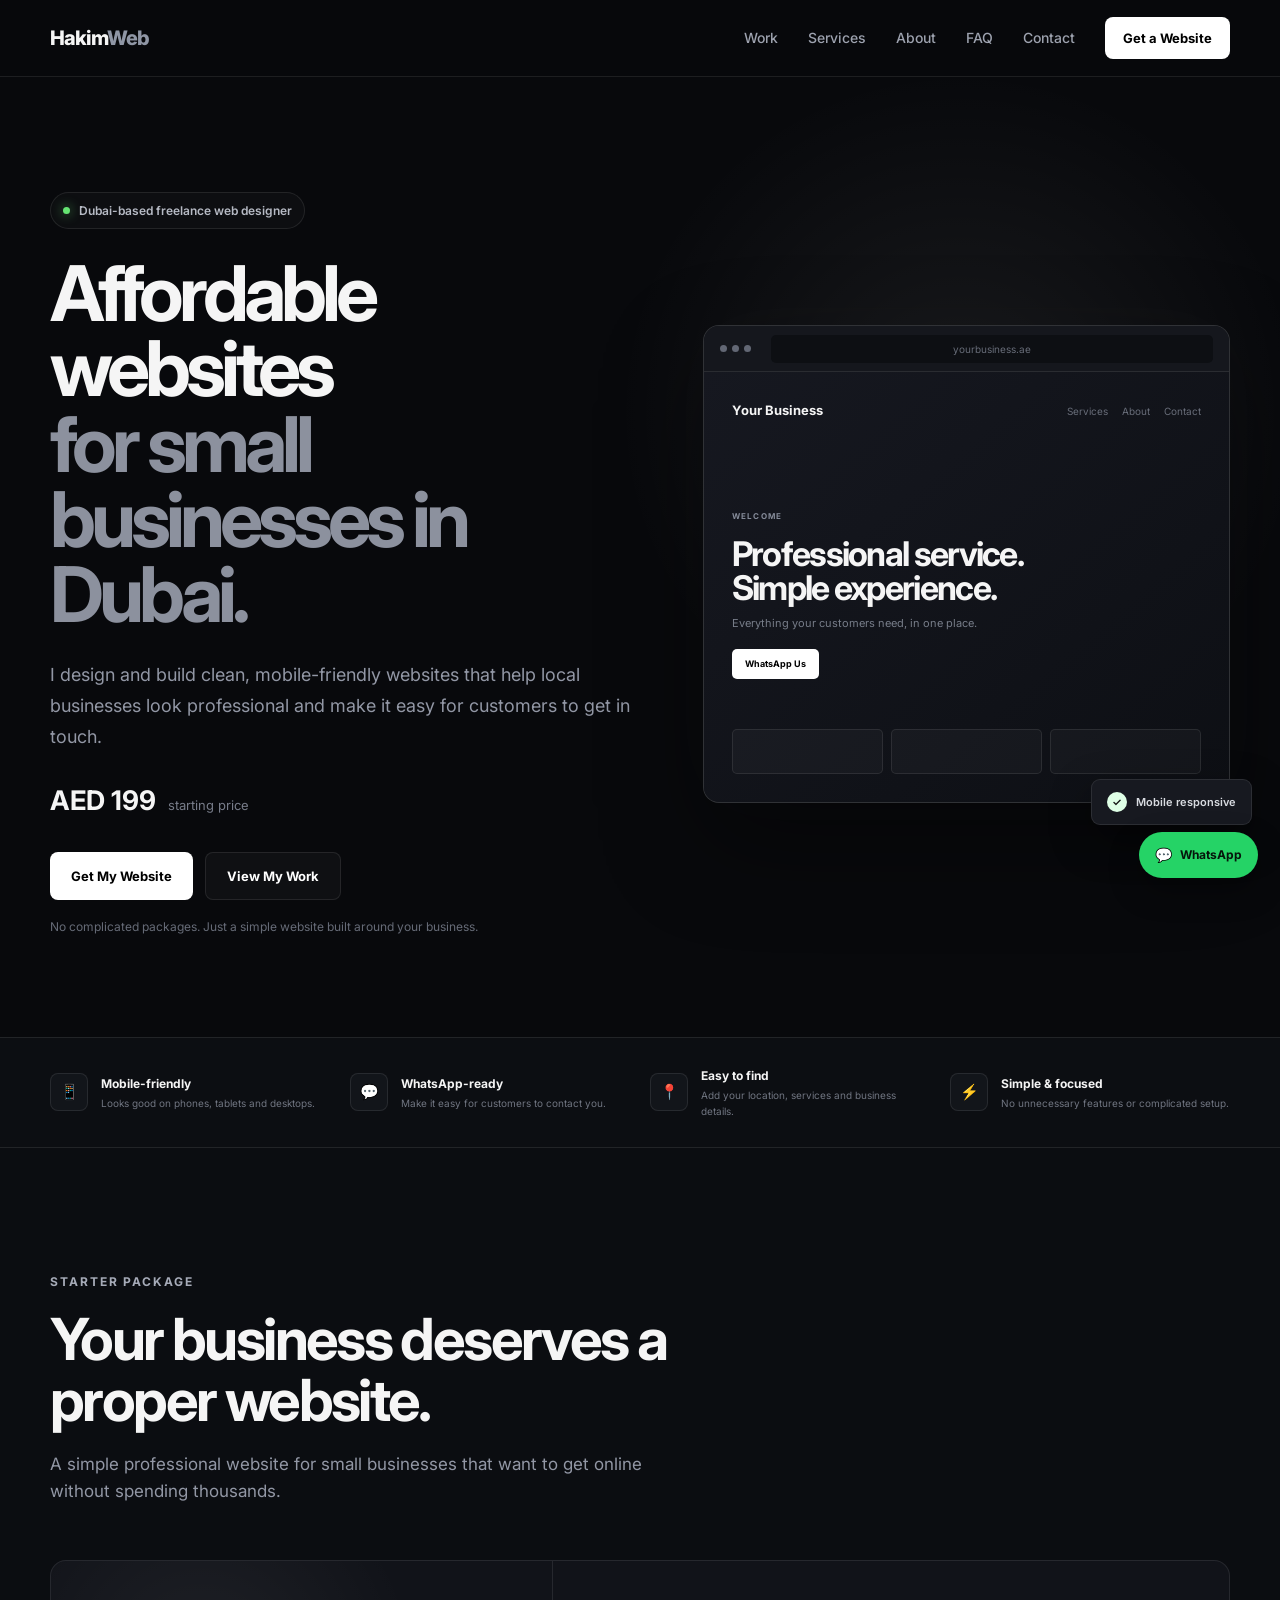
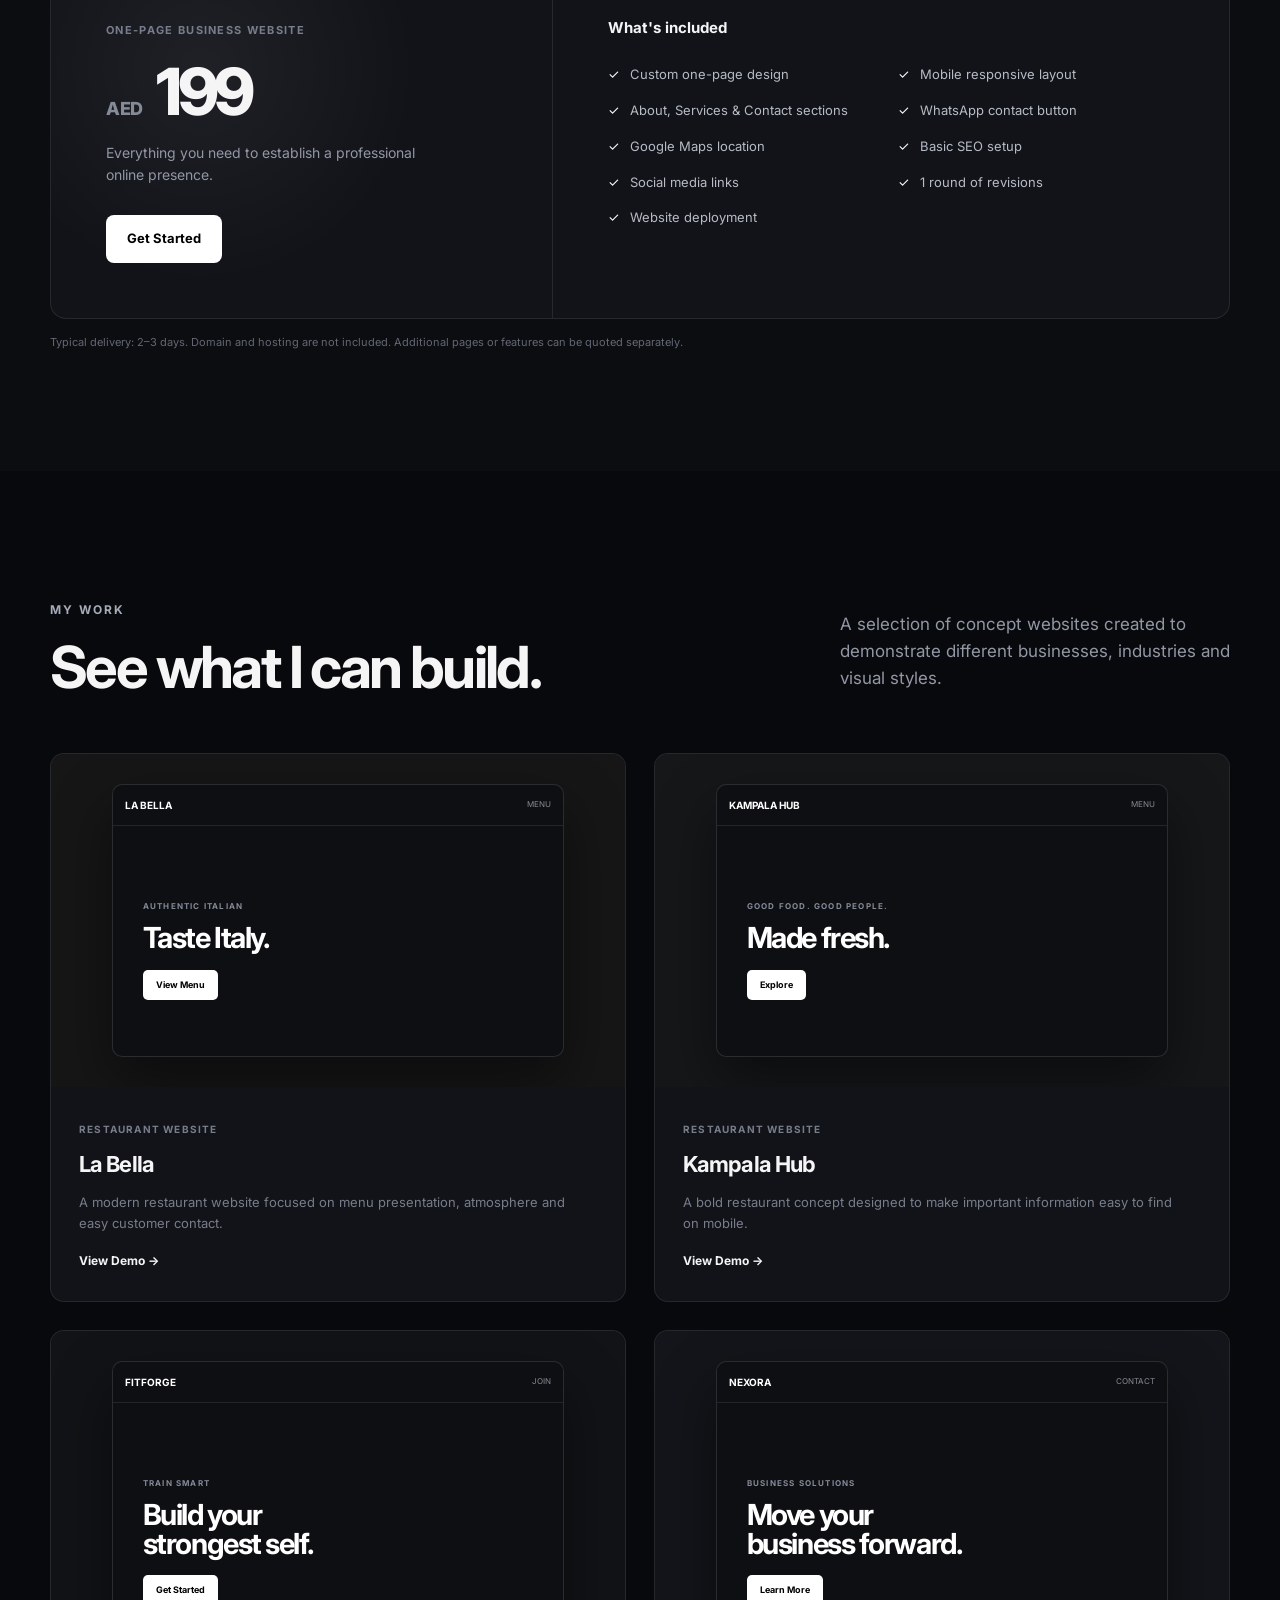
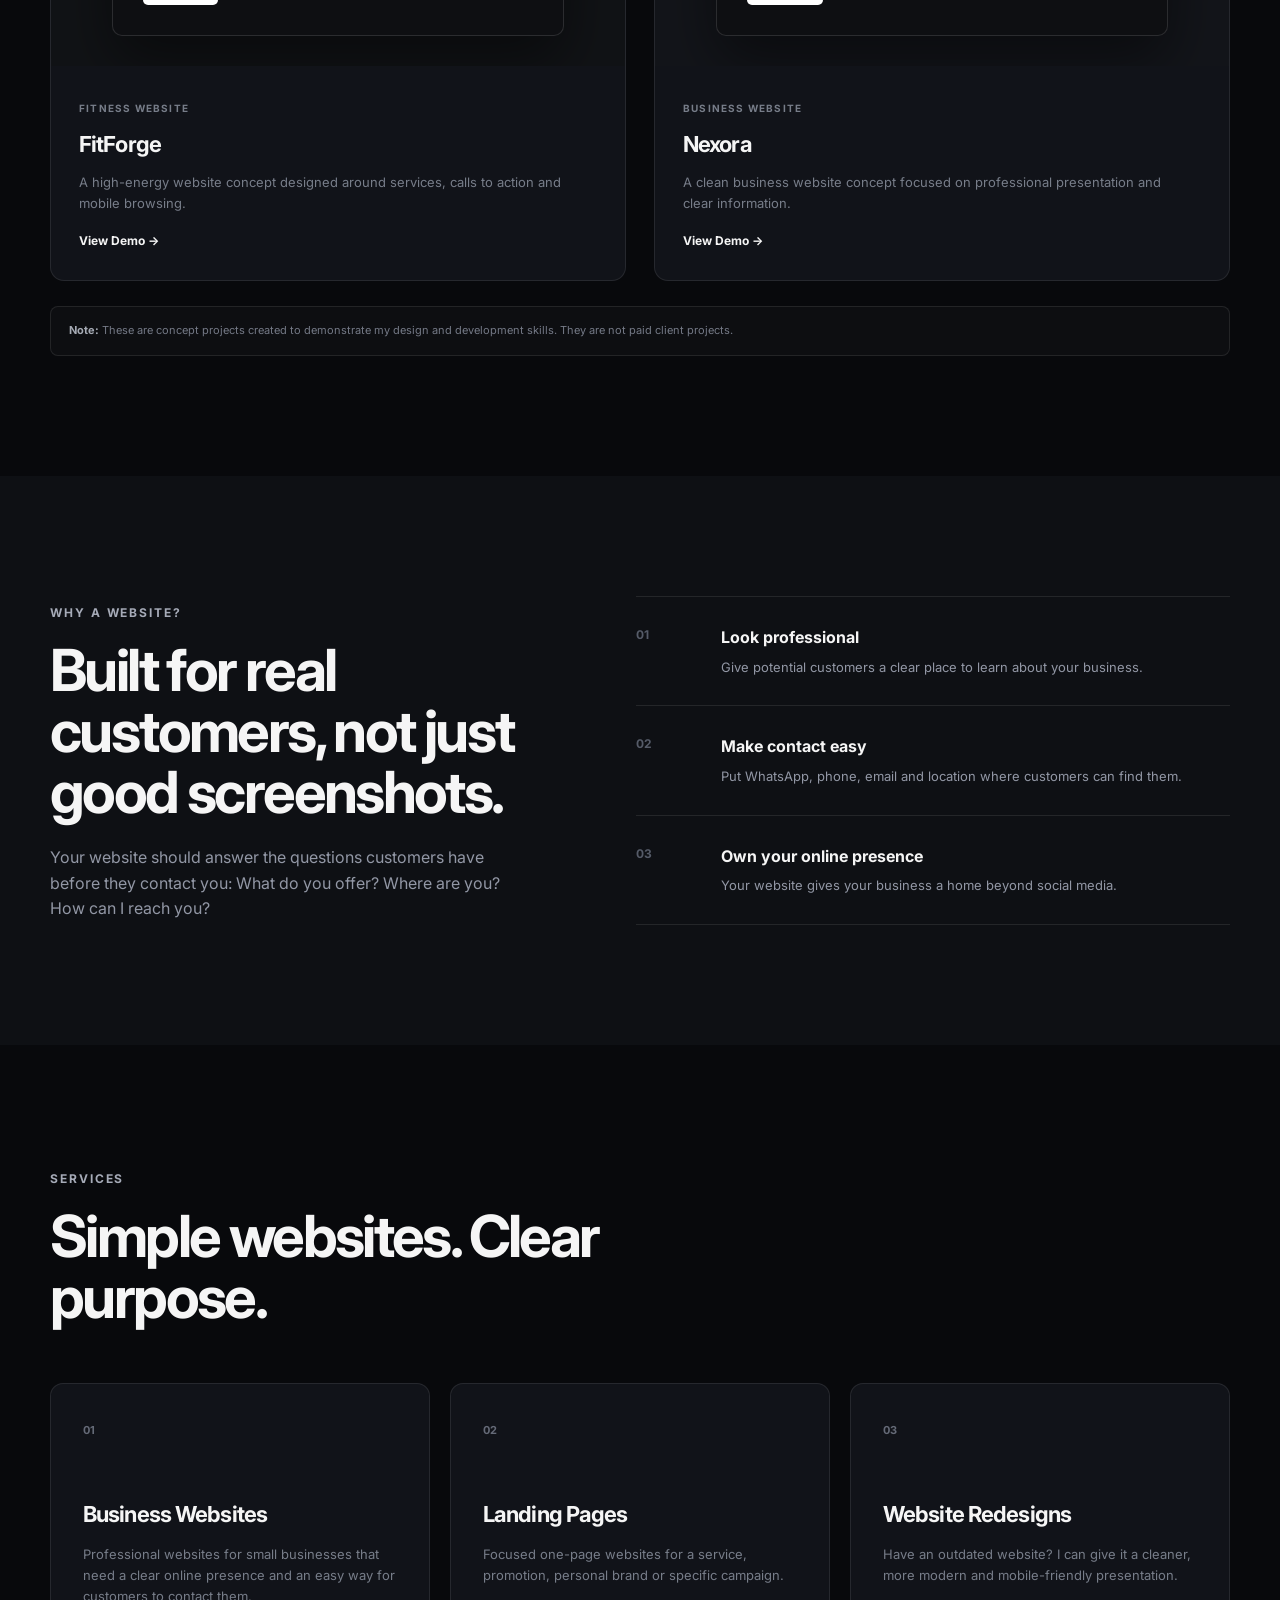
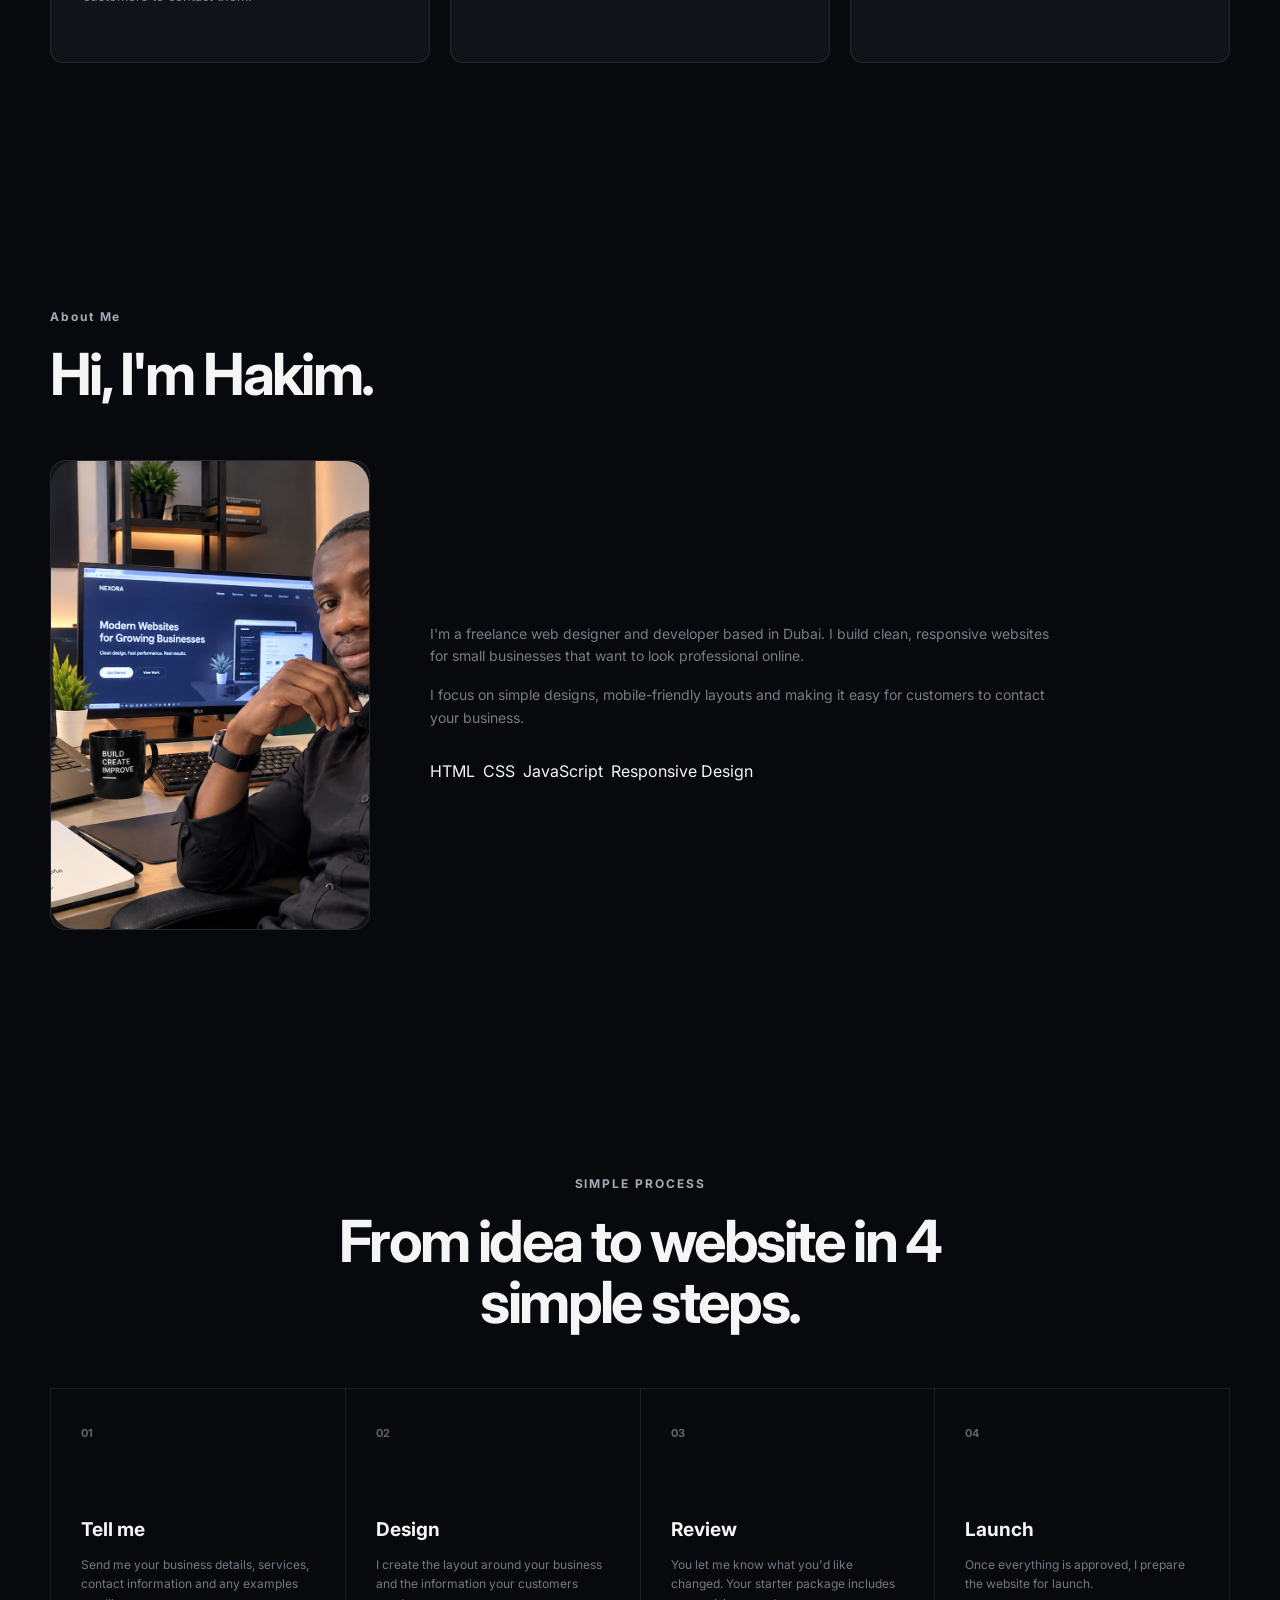
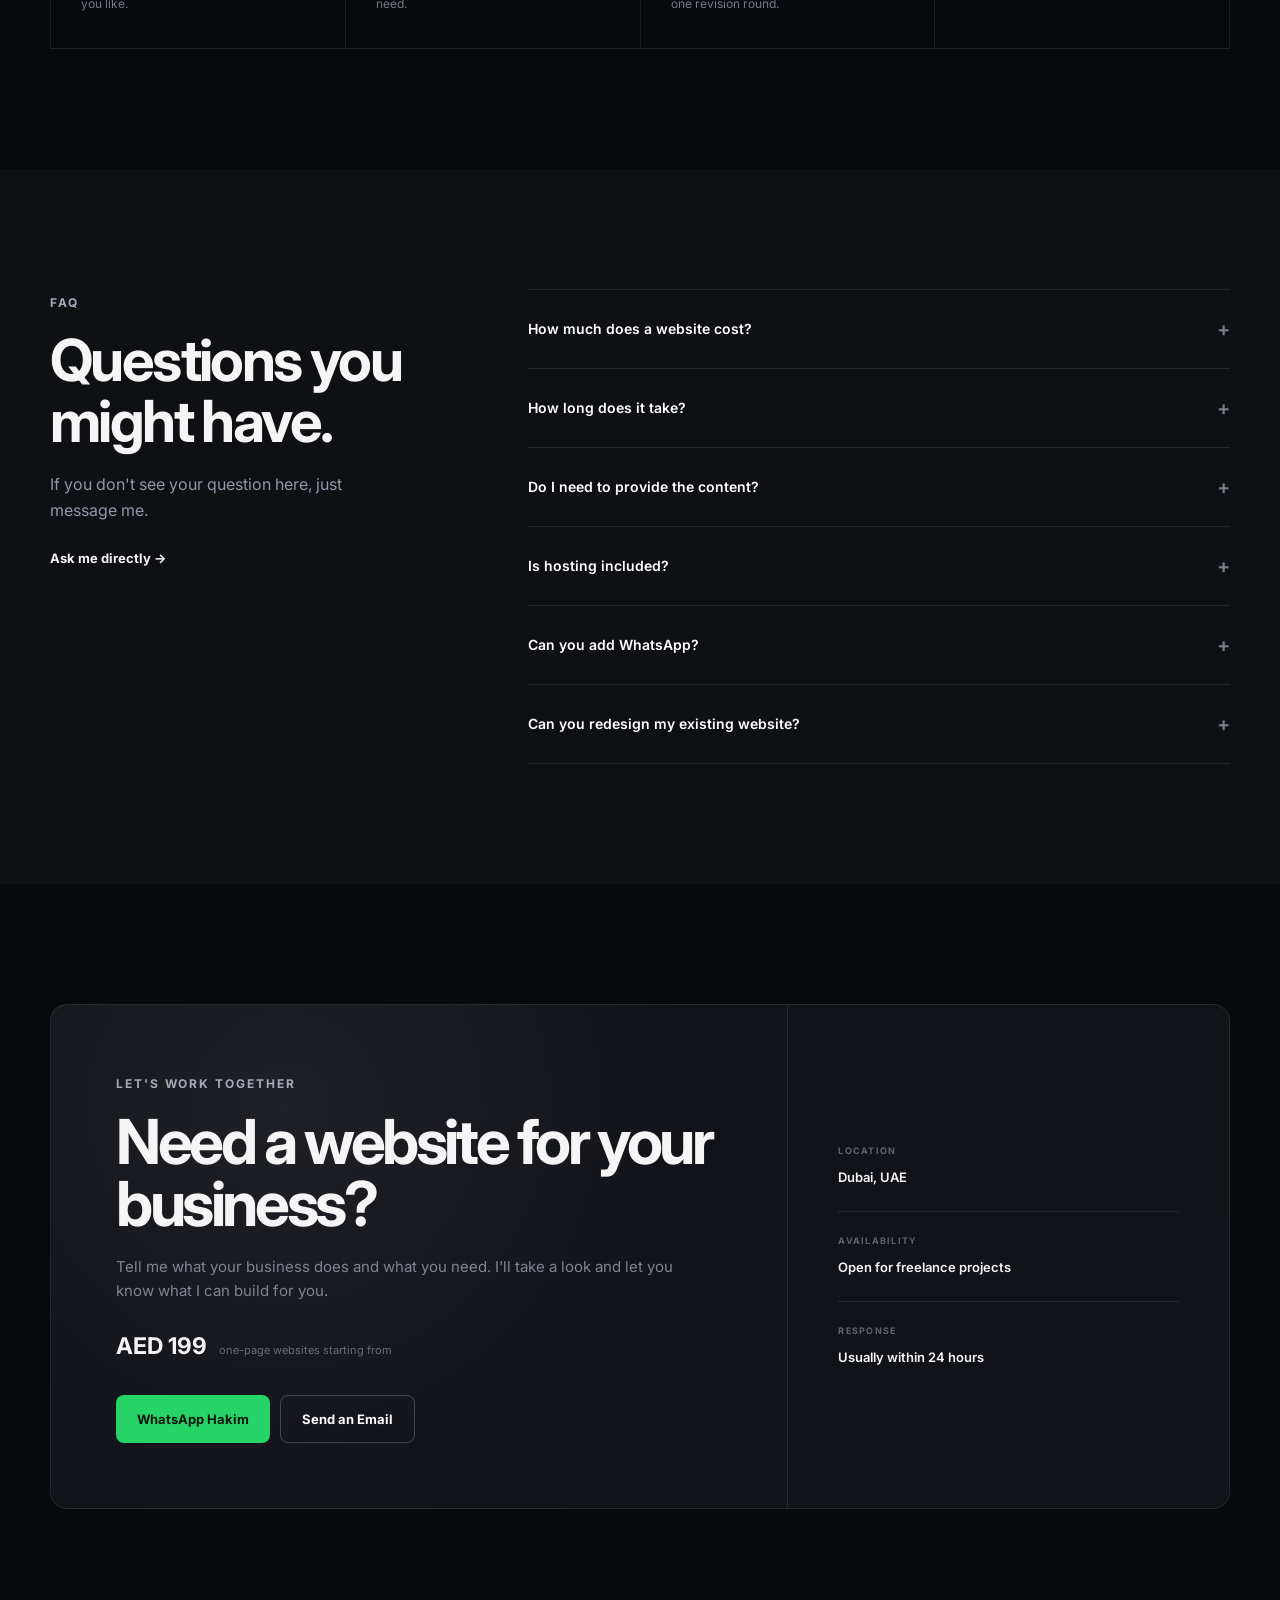
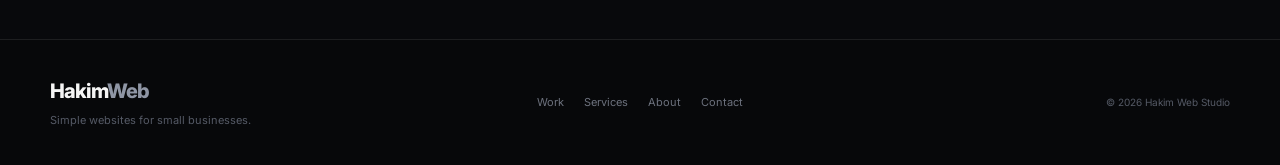
==== commit ff56434b: "Update index.html" ====
--- a/index.html
+++ b/index.html
@@ -755,7 +755,7 @@
 
             <!-- YOUR PHOTO -->
             <div class="about-image">
-                <img src="images/hakim2.JPG" alt="Hakim — freelance web designer and developer">
+                <img src="images/hakim.png" alt="Hakim — freelance web designer and developer">
             </div>
 
             <!-- YOUR TEXT -->
--- a/style.css
+++ b/style.css
@@ -1,103 +1,1672 @@
-/* =========================================
-   HAKIM WEB STUDIO
-   FULL SITE STYLESHEET
-========================================= */
-
-
-/* =========================================
-   ROOT / DESIGN TOKENS
-========================================= */
-
-:root {
-    --bg: #0c0d0d;
-    --surface: #131515;
-    --surface-light: #191b1b;
-
-    --text: #f2f2ed;
-    --muted: #969a96;
-
-    --line: rgba(255, 255, 255, 0.1);
-    --line-light: rgba(255, 255, 255, 0.16);
-
-    --accent: #c8ff35;
-    --accent-dark: #9dcc17;
-
-    --container: 1180px;
-    --radius: 18px;
-
-    --nav-height: 76px;
-
-    --shadow: 0 20px 60px rgba(0, 0, 0, 0.28);
-    --shadow-small: 0 10px 30px rgba(0, 0, 0, 0.2);
-}
-
-
 /* =========================================
    RESET
 ========================================= */
 
-*,
-*::before,
-*::after {
-    box-sizing: border-box;
+* {
+  margin: 0;
+  padding: 0;
+  box-sizing: border-box;
 }
 
 html {
-    scroll-behavior: smooth;
-    scroll-padding-top: 90px;
+  scroll-behavior: smooth;
 }
 
 body {
-    margin: 0;
-    min-width: 320px;
-
-    background:
-        radial-gradient(
-            circle at 80% 10%,
-            rgba(200, 255, 53, 0.045),
-            transparent 28%
-        ),
-        var(--bg);
-
-    color: var(--text);
-
-    font-family: "DM Sans", sans-serif;
-    font-size: 16px;
-    line-height: 1.6;
-
-    -webkit-font-smoothing: antialiased;
-    text-rendering: optimizeLegibility;
-}
-
-img {
-    display: block;
-    max-width: 100%;
+  font-family: "Inter", sans-serif;
+  background: #08090c;
+  color: #f5f5f5;
+  line-height: 1.6;
+  overflow-x: hidden;
+}
+
+a {
+  color: inherit;
+  text-decoration: none;
 }
 
 button,
 input,
-textarea,
-select {
-    font: inherit;
-}
-
-button,
-a {
-    -webkit-tap-highlight-color: transparent;
-}
-
-a {
-    color: inherit;
-    text-decoration: none;
+textarea {
+  font: inherit;
 }
 
 button {
-    color: inherit;
-}
-
-::selection {
-    background: var(--accent);
-    color: #0c0d0d;
+  border: 0;
+  cursor: pointer;
+}
+
+
+/* =========================================
+   VARIABLES
+========================================= */
+
+:root {
+  --bg: #08090c;
+  --bg-soft: #0e1015;
+  --card: #111319;
+  --card-light: #161922;
+
+  --text: #f5f5f5;
+  --muted: #9297a5;
+
+  --border: rgba(255, 255, 255, 0.09);
+
+  --accent: #ffffff;
+  --accent-text: #08090c;
+
+  --whatsapp: #25d366;
+
+  --container: 1180px;
+}
+
+
+/* =========================================
+   GLOBAL
+========================================= */
+
+.container {
+  width: min(100% - 40px, var(--container));
+  margin: 0 auto;
+}
+
+.section {
+  padding: 120px 0;
+}
+
+.eyebrow {
+  display: inline-block;
+  margin-bottom: 18px;
+
+  font-size: 12px;
+  font-weight: 700;
+  letter-spacing: 0.16em;
+
+  color: #a6abb8;
+}
+
+.section-heading {
+  max-width: 700px;
+  margin-bottom: 55px;
+}
+
+.section-heading.centered {
+  text-align: center;
+  margin-left: auto;
+  margin-right: auto;
+}
+
+.section-heading h2,
+.about-content h2,
+.why-section h2,
+.faq-heading h2 {
+  font-size: clamp(36px, 5vw, 58px);
+  line-height: 1.05;
+  letter-spacing: -0.045em;
+}
+
+.section-heading p {
+  margin-top: 20px;
+  color: var(--muted);
+  font-size: 17px;
+  max-width: 600px;
+}
+
+
+/* =========================================
+   HEADER
+========================================= */
+
+.header {
+  position: sticky;
+  top: 0;
+  z-index: 1000;
+
+  background: rgba(8, 9, 12, 0.82);
+  backdrop-filter: blur(18px);
+
+  border-bottom: 1px solid var(--border);
+}
+
+.nav-container {
+  min-height: 76px;
+
+  display: flex;
+  align-items: center;
+  justify-content: space-between;
+  gap: 30px;
+}
+
+.logo {
+  font-size: 20px;
+  font-weight: 800;
+  letter-spacing: -0.05em;
+}
+
+.logo span {
+  color: #8f96a5;
+}
+
+.nav {
+  display: flex;
+  align-items: center;
+  gap: 30px;
+  margin-left: auto;
+}
+
+.nav a {
+  color: #9da2af;
+  font-size: 14px;
+  font-weight: 500;
+
+  transition: color 0.2s ease;
+}
+
+.nav a:hover {
+  color: white;
+}
+
+.nav-cta {
+  padding: 11px 18px;
+
+  border-radius: 8px;
+
+  background: white;
+  color: black;
+
+  font-size: 13px;
+  font-weight: 700;
+
+  transition: transform 0.2s ease;
+}
+
+.nav-cta:hover {
+  transform: translateY(-2px);
+}
+
+.menu-toggle {
+  display: none;
+
+  width: 42px;
+  height: 42px;
+
+  background: transparent;
+  border: 1px solid var(--border);
+  border-radius: 8px;
+
+  padding: 9px;
+}
+
+.menu-toggle span {
+  display: block;
+
+  height: 2px;
+  margin: 5px 0;
+
+  background: white;
+}
+
+
+/* =========================================
+   HERO
+========================================= */
+
+.hero {
+  position: relative;
+  padding: 115px 0 100px;
+
+  background:
+    radial-gradient(
+      circle at 75% 35%,
+      rgba(255, 255, 255, 0.07),
+      transparent 30%
+    );
+}
+
+.hero-grid {
+  display: grid;
+  grid-template-columns: 1.05fr 0.95fr;
+  align-items: center;
+  gap: 70px;
+}
+
+.badge {
+  display: inline-flex;
+  align-items: center;
+  gap: 9px;
+
+  padding: 8px 12px;
+
+  border: 1px solid var(--border);
+  border-radius: 100px;
+
+  color: #b6bac4;
+  background: rgba(255, 255, 255, 0.025);
+
+  font-size: 12px;
+  font-weight: 600;
+}
+
+.badge-dot {
+  width: 7px;
+  height: 7px;
+
+  background: #65e572;
+  border-radius: 50%;
+
+  box-shadow: 0 0 12px rgba(101, 229, 114, 0.7);
+}
+
+.hero h1 {
+  margin-top: 27px;
+
+  font-size: clamp(48px, 6vw, 78px);
+  line-height: 0.98;
+
+  letter-spacing: -0.065em;
+}
+
+.hero h1 span {
+  display: block;
+  color: #8c919e;
+}
+
+.hero-text {
+  max-width: 600px;
+  margin-top: 28px;
+
+  color: var(--muted);
+
+  font-size: 18px;
+  line-height: 1.7;
+}
+
+.hero-price {
+  display: flex;
+  align-items: baseline;
+  gap: 12px;
+
+  margin-top: 27px;
+}
+
+.hero-price strong {
+  font-size: 27px;
+}
+
+.hero-price span {
+  color: #777c89;
+  font-size: 13px;
+}
+
+.hero-buttons {
+  display: flex;
+  flex-wrap: wrap;
+  gap: 12px;
+
+  margin-top: 30px;
+}
+
+.btn {
+  display: inline-flex;
+  justify-content: center;
+  align-items: center;
+
+  min-height: 48px;
+  padding: 0 21px;
+
+  border-radius: 8px;
+
+  font-size: 13px;
+  font-weight: 700;
+
+  transition:
+    transform 0.2s ease,
+    opacity 0.2s ease;
+}
+
+.btn:hover {
+  transform: translateY(-2px);
+}
+
+.btn-primary {
+  background: white;
+  color: black;
+}
+
+.btn-secondary {
+  border: 1px solid var(--border);
+  color: white;
+  background: rgba(255, 255, 255, 0.03);
+}
+
+.hero-note {
+  margin-top: 17px;
+
+  color: #666b77;
+  font-size: 12px;
+}
+
+
+/* =========================================
+   HERO BROWSER
+========================================= */
+
+.hero-card {
+  position: relative;
+}
+
+.browser {
+  overflow: hidden;
+
+  border: 1px solid rgba(255, 255, 255, 0.13);
+  border-radius: 16px;
+
+  background: #111318;
+
+  box-shadow:
+    0 40px 100px rgba(0, 0, 0, 0.4),
+    0 0 80px rgba(255, 255, 255, 0.025);
+}
+
+.browser-top {
+  display: flex;
+  align-items: center;
+  gap: 20px;
+
+  height: 46px;
+  padding: 0 16px;
+
+  border-bottom: 1px solid var(--border);
+
+  background: #15171d;
+}
+
+.browser-dots {
+  display: flex;
+  gap: 5px;
+}
+
+.browser-dots span {
+  width: 7px;
+  height: 7px;
+
+  border-radius: 50%;
+  background: #626774;
+}
+
+.browser-address {
+  flex: 1;
+
+  padding: 6px 12px;
+
+  border-radius: 5px;
+
+  background: #0d0f13;
+
+  color: #676c78;
+
+  font-size: 10px;
+  text-align: center;
+}
+
+.browser-content {
+  padding: 28px;
+  min-height: 410px;
+
+  background:
+    linear-gradient(
+      140deg,
+      #161820,
+      #0d0f14
+    );
+}
+
+.mock-nav {
+  display: flex;
+  align-items: center;
+  justify-content: space-between;
+
+  font-size: 10px;
+}
+
+.mock-nav strong {
+  font-size: 13px;
+}
+
+.mock-nav div {
+  display: flex;
+  gap: 14px;
+  color: #686d79;
+}
+
+.mock-hero {
+  padding: 80px 0 50px;
+}
+
+.mock-hero small,
+.restaurant-preview small,
+.fitness-preview small,
+.business-preview small {
+  color: #858b99;
+
+  font-size: 8px;
+  font-weight: 700;
+  letter-spacing: 0.15em;
+}
+
+.mock-hero h3 {
+  margin: 10px 0;
+
+  font-size: 34px;
+  line-height: 1;
+  letter-spacing: -0.05em;
+}
+
+.mock-hero p {
+  max-width: 280px;
+
+  color: #777d89;
+
+  font-size: 11px;
+}
+
+.mock-hero button,
+.restaurant-preview button,
+.fitness-preview button,
+.business-preview button {
+  margin-top: 17px;
+
+  padding: 8px 13px;
+
+  border-radius: 5px;
+
+  background: white;
+  color: black;
+
+  font-size: 9px;
+  font-weight: 700;
+}
+
+.mock-cards {
+  display: grid;
+  grid-template-columns: repeat(3, 1fr);
+  gap: 8px;
+}
+
+.mock-cards div {
+  height: 45px;
+
+  border: 1px solid var(--border);
+  border-radius: 5px;
+
+  background: rgba(255, 255, 255, 0.03);
+}
+
+.floating-card {
+  position: absolute;
+  right: -22px;
+  bottom: -22px;
+
+  display: flex;
+  align-items: center;
+  gap: 9px;
+
+  padding: 12px 15px;
+
+  border: 1px solid var(--border);
+  border-radius: 9px;
+
+  background: #171920;
+
+  color: #d8dbe0;
+
+  font-size: 11px;
+  font-weight: 600;
+
+  box-shadow: 0 15px 40px rgba(0, 0, 0, 0.4);
+}
+
+.floating-card span {
+  display: grid;
+  place-items: center;
+
+  width: 20px;
+  height: 20px;
+
+  border-radius: 50%;
+
+  background: #dfffe6;
+  color: #111;
+
+  font-size: 11px;
+}
+
+
+/* =========================================
+   BENEFITS
+========================================= */
+
+.benefits {
+  padding: 28px 0;
+
+  border-top: 1px solid var(--border);
+  border-bottom: 1px solid var(--border);
+
+  background: #0c0e12;
+}
+
+.benefit-grid {
+  display: grid;
+  grid-template-columns: repeat(4, 1fr);
+  gap: 20px;
+}
+
+.benefit {
+  display: flex;
+  align-items: center;
+  gap: 13px;
+}
+
+.benefit-icon {
+  display: grid;
+  place-items: center;
+
+  width: 38px;
+  height: 38px;
+
+  flex-shrink: 0;
+
+  border: 1px solid var(--border);
+  border-radius: 8px;
+
+  background: #12151a;
+
+  font-size: 15px;
+}
+
+.benefit h3 {
+  font-size: 12px;
+}
+
+.benefit p {
+  margin-top: 2px;
+
+  color: #707581;
+
+  font-size: 10px;
+}
+
+
+/* =========================================
+   OFFER
+========================================= */
+
+.offer-section {
+  background: #0b0d11;
+}
+
+.pricing-card {
+  display: grid;
+  grid-template-columns: 0.85fr 1.15fr;
+
+  overflow: hidden;
+
+  border: 1px solid var(--border);
+  border-radius: 16px;
+
+  background: #111319;
+}
+
+.pricing-info {
+  padding: 55px;
+
+  background:
+    radial-gradient(
+      circle at 30% 30%,
+      rgba(255, 255, 255, 0.06),
+      transparent 50%
+    );
+}
+
+.pricing-label {
+  color: #777d8a;
+
+  font-size: 11px;
+  font-weight: 700;
+  letter-spacing: 0.12em;
+}
+
+.price {
+  margin-top: 17px;
+
+  font-size: 65px;
+  line-height: 1;
+
+  font-weight: 800;
+  letter-spacing: -0.07em;
+}
+
+.price span {
+  margin-right: 5px;
+
+  color: #858a97;
+
+  font-size: 18px;
+  letter-spacing: -0.02em;
+}
+
+.pricing-info p {
+  max-width: 320px;
+  margin: 18px 0 28px;
+
+  color: var(--muted);
+
+  font-size: 14px;
+}
+
+.pricing-features {
+  padding: 55px;
+
+  border-left: 1px solid var(--border);
+}
+
+.pricing-features h3 {
+  margin-bottom: 24px;
+
+  font-size: 15px;
+}
+
+.pricing-features ul {
+  display: grid;
+  grid-template-columns: repeat(2, 1fr);
+  gap: 15px;
+
+  list-style: none;
+}
+
+.pricing-features li {
+  display: flex;
+  align-items: center;
+  gap: 10px;
+
+  color: #b7bbc5;
+
+  font-size: 13px;
+}
+
+.pricing-features li span {
+  color: #fff;
+}
+
+.pricing-note {
+  margin-top: 15px;
+
+  color: #626773;
+
+  font-size: 11px;
+}
+
+
+/* =========================================
+   WORK
+========================================= */
+
+.split-heading {
+  display: flex;
+  align-items: end;
+  justify-content: space-between;
+  gap: 50px;
+
+  max-width: none;
+}
+
+.split-heading > p {
+  max-width: 390px;
+  margin-bottom: 5px;
+}
+
+.projects-grid {
+  display: grid;
+  grid-template-columns: repeat(2, 1fr);
+  gap: 28px;
+}
+
+.project-card {
+  overflow: hidden;
+
+  border: 1px solid var(--border);
+  border-radius: 14px;
+
+  background: var(--card);
+
+  transition:
+    transform 0.3s ease,
+    border-color 0.3s ease;
+}
+
+.project-card:hover {
+  transform: translateY(-5px);
+  border-color: rgba(255, 255, 255, 0.2);
+}
+
+.project-image {
+  min-height: 320px;
+  padding: 30px;
+
+  display: flex;
+  align-items: center;
+  justify-content: center;
+
+  overflow: hidden;
+}
+
+.project-la-bella {
+  background: #161616;
+}
+
+.project-kampala {
+  background: #151719;
+}
+
+.project-fitforge {
+  background: #111316;
+}
+
+.project-nexora {
+  background: #13151a;
+}
+
+.project-browser {
+  width: 88%;
+
+  overflow: hidden;
+
+  border: 1px solid rgba(255, 255, 255, 0.12);
+  border-radius: 10px;
+
+  background: #0e0f12;
+
+  box-shadow: 0 25px 60px rgba(0, 0, 0, 0.45);
+}
+
+.mini-nav {
+  display: flex;
+  align-items: center;
+  justify-content: space-between;
+
+  padding: 12px;
+
+  border-bottom: 1px solid var(--border);
+
+  color: #858a95;
+
+  font-size: 8px;
+}
+
+.mini-nav strong {
+  color: white;
+  font-size: 10px;
+}
+
+.restaurant-preview,
+.fitness-preview,
+.business-preview {
+  min-height: 230px;
+  padding: 65px 30px 30px;
+}
+
+.restaurant-preview h3,
+.fitness-preview h3,
+.business-preview h3 {
+  margin-top: 8px;
+
+  color: white;
+
+  font-size: 29px;
+  line-height: 0.98;
+  letter-spacing: -0.05em;
+}
+
+.project-info {
+  padding: 28px;
+}
+
+.project-info > span {
+  color: #777d89;
+
+  font-size: 10px;
+  font-weight: 700;
+  letter-spacing: 0.12em;
+  text-transform: uppercase;
+}
+
+.project-info h3 {
+  margin-top: 7px;
+
+  font-size: 22px;
+  letter-spacing: -0.04em;
+}
+
+.project-info p {
+  max-width: 500px;
+  margin-top: 10px;
+
+  color: #777d89;
+
+  font-size: 13px;
+}
+
+.project-link {
+  display: inline-block;
+  margin-top: 17px;
+
+  font-size: 12px;
+  font-weight: 700;
+}
+
+.concept-note {
+  margin-top: 25px;
+  padding: 15px 18px;
+
+  border: 1px solid var(--border);
+  border-radius: 8px;
+
+  background: rgba(255, 255, 255, 0.025);
+
+  color: #747986;
+
+  font-size: 11px;
+}
+
+.concept-note strong {
+  color: #a6abb5;
+}
+
+
+/* =========================================
+   WHY
+========================================= */
+
+.why-section {
+  background: #0e1014;
+}
+
+.why-grid {
+  display: grid;
+  grid-template-columns: 0.9fr 1.1fr;
+  gap: 100px;
+  align-items: center;
+}
+
+.why-section p {
+  max-width: 570px;
+  margin-top: 22px;
+
+  color: var(--muted);
+}
+
+.why-list {
+  border-top: 1px solid var(--border);
+}
+
+.why-item {
+  display: grid;
+  grid-template-columns: 60px 1fr;
+  gap: 25px;
+
+  padding: 28px 0;
+
+  border-bottom: 1px solid var(--border);
+}
+
+.why-item > span {
+  color: #555b68;
+
+  font-size: 12px;
+  font-weight: 700;
+}
+
+.why-item h3 {
+  font-size: 16px;
+}
+
+.why-item p {
+  margin-top: 6px;
+  font-size: 13px;
+}
+
+
+/* =========================================
+   SERVICES
+========================================= */
+
+.services-grid {
+  display: grid;
+  grid-template-columns: repeat(3, 1fr);
+  gap: 20px;
+}
+
+.service-card {
+  min-height: 280px;
+  padding: 32px;
+
+  border: 1px solid var(--border);
+  border-radius: 13px;
+
+  background: var(--card);
+
+  transition: transform 0.25s ease;
+}
+
+.service-card:hover {
+  transform: translateY(-5px);
+}
+
+.service-number {
+  color: #656a77;
+
+  font-size: 11px;
+  font-weight: 700;
+}
+
+.service-card h3 {
+  margin-top: 55px;
+
+  font-size: 22px;
+  letter-spacing: -0.04em;
+}
+
+.service-card p {
+  margin-top: 12px;
+
+  color: #777d89;
+
+  font-size: 13px;
+}
+
+
+/* =========================================
+   ABOUT
+========================================= */
+
+.about-section {
+  background: #0e1014;
+}
+
+.about-grid {
+  display: grid;
+  grid-template-columns: 0.8fr 1.2fr;
+  gap: 90px;
+  align-items: center;
+}
+
+.about-image {
+  min-height: 470px;
+
+  display: grid;
+  place-items: center;
+
+  border: 1px solid var(--border);
+  border-radius: 16px;
+
+  background:
+    radial-gradient(
+      circle,
+      rgba(255, 255, 255, 0.08),
+      transparent 50%
+    ),
+    #111319;
+}
+
+.about-image img {
+    width: 100%;
+    aspect-ratio: 1 / 1;
+    object-fit: cover;
+    border-radius: 24px;
+    display: block;
+    height: 100%;
+}
+
+.about-initial {
+  display: grid;
+  place-items: center;
+
+  width: 150px;
+  height: 150px;
+
+  border: 1px solid rgba(255, 255, 255, 0.2);
+  border-radius: 50%;
+
+  font-size: 80px;
+  font-weight: 800;
+
+  letter-spacing: -0.08em;
+}
+
+.about-lead {
+  margin-top: 25px !important;
+
+  color: #d3d6dc !important;
+
+  font-size: 19px !important;
+}
+
+.about-content {
+    display: grid;
+    grid-template-columns: 320px 1fr;
+    gap: 60px;
+    align-items: center;
+}
+
+.about-content p {
+  max-width: 620px;
+  margin-top: 17px;
+
+  color: #777d89;
+
+  font-size: 14px;
+}
+
+.about-skills {
+  display: flex;
+  flex-wrap: wrap;
+  gap: 8px;
+
+  margin-top: 30px;
+}
+
+.skills span {
+  padding: 8px 11px;
+
+  border: 1px solid var(--border);
+  border-radius: 6px;
+
+  color: #a3a8b3;
+
+  font-size: 10px;
+}
+
+
+/* =========================================
+   PROCESS
+========================================= */
+
+.process-grid {
+  display: grid;
+  grid-template-columns: repeat(4, 1fr);
+
+  border-top: 1px solid var(--border);
+  border-left: 1px solid var(--border);
+}
+
+.process-card {
+  min-height: 260px;
+  padding: 30px;
+
+  border-right: 1px solid var(--border);
+  border-bottom: 1px solid var(--border);
+}
+
+.process-card > span {
+  color: #5e6470;
+
+  font-size: 11px;
+  font-weight: 700;
+}
+
+.process-card h3 {
+  margin-top: 70px;
+
+  font-size: 19px;
+}
+
+.process-card p {
+  margin-top: 10px;
+
+  color: #747986;
+
+  font-size: 12px;
+}
+
+
+/* =========================================
+   FAQ
+========================================= */
+
+.faq-section {
+  background: #0e1014;
+}
+
+.faq-grid {
+  display: grid;
+  grid-template-columns: 0.7fr 1.3fr;
+  gap: 100px;
+}
+
+.faq-heading p {
+  max-width: 360px;
+  margin-top: 20px;
+
+  color: var(--muted);
+}
+
+.text-link {
+  display: inline-block;
+  margin-top: 25px;
+
+  font-size: 13px;
+  font-weight: 700;
+}
+
+.faq-list {
+  border-top: 1px solid var(--border);
+}
+
+.faq-item {
+  border-bottom: 1px solid var(--border);
+}
+
+.faq-question {
+  width: 100%;
+
+  display: flex;
+  justify-content: space-between;
+  align-items: center;
+
+  padding: 23px 0;
+
+  background: transparent;
+  color: white;
+
+  text-align: left;
+
+  font-size: 14px;
+  font-weight: 600;
+}
+
+.faq-icon {
+  color: #777d89;
+  font-size: 20px;
+
+  transition: transform 0.2s ease;
+}
+
+.faq-answer {
+  max-height: 0;
+  overflow: hidden;
+
+  transition:
+    max-height 0.3s ease,
+    padding 0.3s ease;
+}
+
+.faq-answer p {
+  padding-bottom: 22px;
+
+  color: #777d89;
+
+  font-size: 13px;
+}
+
+.faq-item.active .faq-icon {
+  transform: rotate(45deg);
+}
+
+
+/* =========================================
+   CONTACT
+========================================= */
+
+.contact-section {
+  padding-bottom: 130px;
+}
+
+.contact-card {
+  display: grid;
+  grid-template-columns: 1.25fr 0.75fr;
+
+  overflow: hidden;
+
+  border: 1px solid var(--border);
+  border-radius: 17px;
+
+  background:
+    radial-gradient(
+      circle at 20% 20%,
+      rgba(255, 255, 255, 0.06),
+      transparent 40%
+    ),
+    #111319;
+}
+
+.contact-content {
+  padding: 65px;
+}
+
+.contact-content h2 {
+  max-width: 650px;
+
+  font-size: clamp(40px, 5vw, 62px);
+  line-height: 1;
+  letter-spacing: -0.055em;
+}
+
+.contact-content > p {
+  max-width: 570px;
+  margin-top: 20px;
+
+  color: #808591;
+
+  font-size: 15px;
+}
+
+.contact-price {
+  display: flex;
+  align-items: baseline;
+  gap: 12px;
+
+  margin-top: 25px;
+}
+
+.contact-price strong {
+  font-size: 23px;
+}
+
+.contact-price span {
+  color: #676d79;
+
+  font-size: 11px;
+}
+
+.contact-buttons {
+  display: flex;
+  flex-wrap: wrap;
+  gap: 10px;
+
+  margin-top: 30px;
+}
+
+.btn-whatsapp {
+  background: var(--whatsapp);
+  color: #06150b;
+}
+
+.btn-outline-light {
+  border: 1px solid rgba(255, 255, 255, 0.2);
+  color: white;
+}
+
+.contact-side {
+  display: flex;
+  flex-direction: column;
+  justify-content: center;
+
+  padding: 50px;
+
+  border-left: 1px solid var(--border);
+}
+
+.contact-detail {
+  padding: 22px 0;
+
+  border-bottom: 1px solid var(--border);
+}
+
+.contact-detail:last-child {
+  border-bottom: 0;
+}
+
+.contact-detail span {
+  display: block;
+
+  margin-bottom: 5px;
+
+  color: #5e6470;
+
+  font-size: 9px;
+  font-weight: 700;
+  letter-spacing: 0.14em;
+}
+
+.contact-detail strong {
+  font-size: 13px;
+  font-weight: 600;
+}
+
+
+/* =========================================
+   FOOTER
+========================================= */
+
+.footer {
+  padding: 35px 0;
+
+  border-top: 1px solid var(--border);
+
+  background: #07080a;
+}
+
+.footer-content {
+  display: grid;
+  grid-template-columns: 1fr auto 1fr;
+  align-items: center;
+  gap: 30px;
+}
+
+.footer p {
+  margin-top: 5px;
+
+  color: #555a66;
+
+  font-size: 11px;
+}
+
+.footer-links {
+  display: flex;
+  gap: 20px;
+}
+
+.footer-links a {
+  color: #6c717d;
+  font-size: 11px;
+}
+
+.footer-copy {
+  color: #555a66;
+
+  font-size: 10px;
+  text-align: right;
+}
+
+
+/* =========================================
+   FLOATING WHATSAPP
+========================================= */
+
+.floating-whatsapp {
+  position: fixed;
+
+  right: 22px;
+  bottom: 22px;
+
+  z-index: 900;
+
+  display: flex;
+  align-items: center;
+  gap: 8px;
+
+  padding: 12px 16px;
+
+  border-radius: 100px;
+
+  background: var(--whatsapp);
+  color: #06150b;
+
+  box-shadow: 0 12px 30px rgba(0, 0, 0, 0.35);
+
+  font-size: 12px;
+
+  transition: transform 0.2s ease;
+}
+
+.floating-whatsapp:hover {
+  transform: translateY(-3px);
+}
+
+.floating-whatsapp span {
+  font-size: 14px;
+}
+
+
+/* =========================================
+   SCROLL REVEAL
+========================================= */
+
+.reveal {
+  opacity: 0;
+  transform: translateY(20px);
+
+  transition:
+    opacity 0.7s ease,
+    transform 0.7s ease;
+}
+
+.reveal.visible {
+  opacity: 1;
+  transform: translateY(0);
+}
+
+
+/* =========================================
+   RESPONSIVE
+========================================= */
+
+@media (max-width: 1000px) {
+
+  .hero-grid {
+    grid-template-columns: 1fr;
+  }
+
+  .hero-content {
+    max-width: 750px;
+  }
+
+  .hero-card {
+    max-width: 700px;
+  }
+
+  .benefit-grid {
+    grid-template-columns: repeat(2, 1fr);
+  }
+
+  .why-grid,
+  .about-grid,
+  .faq-grid {
+    grid-template-columns: 1fr;
+    gap: 60px;
+  }
+
+  .services-grid {
+    grid-template-columns: 1fr;
+  }
+
+  .process-grid {
+    grid-template-columns: repeat(2, 1fr);
+  }
+
+  .contact-card {
+    grid-template-columns: 1fr;
+  }
+
+  .contact-side {
+    border-left: 0;
+    border-top: 1px solid var(--border);
+  }
+
+  .footer-content {
+    grid-template-columns: 1fr 1fr;
+  }
+
+  .footer-copy {
+    text-align: left;
+  }
+}
+
+
+@media (max-width: 760px) {
+
+  .container {
+    width: min(100% - 28px, var(--container));
+  }
+
+  .section {
+    padding: 80px 0;
+  }
+
+  .nav {
+    position: absolute;
+    top: 76px;
+    left: 14px;
+    right: 14px;
+
+    display: none;
+    flex-direction: column;
+    align-items: stretch;
+    gap: 0;
+
+    padding: 8px;
+
+    border: 1px solid var(--border);
+    border-radius: 10px;
+
+    background: #111319;
+  }
+
+  .nav.active {
+    display: flex;
+  }
+
+  .nav a {
+    padding: 13px;
+  }
+
+  .nav-cta {
+    display: none;
+  }
+
+  .menu-toggle {
+    display: block;
+  }
+
+  .hero {
+    padding: 75px 0 70px;
+  }
+
+  .hero h1 {
+    font-size: clamp(43px, 13vw, 65px);
+  }
+
+  .hero-text {
+    font-size: 15px;
+  }
+
+  .hero-buttons {
+    flex-direction: column;
+  }
+
+  .hero-buttons .btn {
+    width: 100%;
+  }
+
+  .floating-card {
+    right: 10px;
+    bottom: -18px;
+  }
+
+  .benefit-grid {
+    grid-template-columns: 1fr;
+  }
+
+  .benefit {
+    padding: 8px 0;
+  }
+
+  .pricing-card {
+    grid-template-columns: 1fr;
+  }
+
+  .pricing-info,
+  .pricing-features {
+    padding: 35px 25px;
+  }
+
+  .pricing-features {
+    border-left: 0;
+    border-top: 1px solid var(--border);
+  }
+
+  .pricing-features ul {
+    grid-template-columns: 1fr;
+  }
+
+  .split-heading {
+    display: block;
+  }
+
+  .split-heading > p {
+    margin-top: 20px;
+  }
+
+  .projects-grid {
+    grid-template-columns: 1fr;
+  }
+
+  .project-image {
+    min-height: 260px;
+    padding: 20px;
+  }
+
+  .why-grid {
+    gap: 45px;
+  }
+
+  .process-grid {
+    grid-template-columns: 1fr;
+  }
+
+  .process-card {
+    min-height: auto;
+  }
+
+  .process-card h3 {
+    margin-top: 35px;
+  }
+
+  .about-image {
+    min-height: 300px;
+  }
+
+  .contact-content,
+  .contact-side {
+    padding: 35px 25px;
+  }
+
+  .contact-buttons {
+    flex-direction: column;
+  }
+
+  .contact-buttons .btn {
+    width: 100%;
+  }
+
+  .footer-content {
+    grid-template-columns: 1fr;
+  }
+
+  .footer-links {
+    flex-wrap: wrap;
+  }
+
+  .footer-copy {
+    text-align: left;
+  }
+
+  .floating-whatsapp {
+    right: 14px;
+    bottom: 14px;
+  }
+
+}
+
+@media (max-width: 768px) {
+    .about-content {
+        grid-template-columns: 1fr;
+        gap: 30px;
+    }
+
+    .about-image {
+        max-width: 280px;
+    }
 }
 
 
@@ -105,2223 +1674,17 @@
    ACCESSIBILITY
 ========================================= */
 
-.skip-link {
-    position: fixed;
-    top: -100px;
-    left: 20px;
-    z-index: 9999;
-
-    padding: 10px 16px;
-
-    background: var(--accent);
-    color: #0c0d0d;
-
-    border-radius: 999px;
-
-    font-size: 13px;
-    font-weight: 700;
-
-    transition: top 0.2s ease;
-}
-
-.skip-link:focus {
-    top: 20px;
-}
-
-:focus-visible {
-    outline: 2px solid var(--accent);
-    outline-offset: 4px;
-}
-
-
-/* =========================================
-   GLOBAL CONTAINER
-========================================= */
-
-.container {
-    width: min(
-        calc(100% - 40px),
-        var(--container)
-    );
-
-    margin-inline: auto;
-}
-
-
-/* =========================================
-   TYPOGRAPHY
-========================================= */
-
-h1,
-h2,
-h3,
-h4,
-h5,
-h6 {
-    margin-top: 0;
-
-    font-family: "Manrope", sans-serif;
-
-    color: var(--text);
-
-    line-height: 1.08;
-    letter-spacing: -0.035em;
-}
-
-p {
-    margin-top: 0;
-}
-
-.section-heading {
-    max-width: 760px;
-}
-
-.section-eyebrow,
-.eyebrow {
-    display: inline-flex;
-    align-items: center;
-    gap: 9px;
-
-    margin-bottom: 14px;
-
-    color: var(--accent);
-
-    font-size: 11px;
-    font-weight: 800;
-
-    letter-spacing: 0.16em;
-    text-transform: uppercase;
-}
-
-.section-eyebrow::before,
-.eyebrow::before {
-    content: "";
-
-    width: 7px;
-    height: 7px;
-
-    flex: 0 0 7px;
-
-    border-radius: 50%;
-
-    background: var(--accent);
-
-    box-shadow:
-        0 0 0 5px rgba(200, 255, 53, 0.07);
-}
-
-.section-title {
-    margin-bottom: 18px;
-
-    font-size: clamp(
-        38px,
-        5vw,
-        64px
-    );
-}
-
-.section-description {
-    max-width: 650px;
-
-    color: var(--muted);
-
-    font-size: 16px;
-    line-height: 1.75;
-}
-
-
-/* =========================================
-   NAVIGATION
-========================================= */
-
-.site-header {
-    position: fixed;
-    top: 0;
-    left: 0;
-
-    z-index: 1000;
-
-    width: 100%;
-
-    border-bottom: 1px solid rgba(255, 255, 255, 0.06);
-
-    background: rgba(12, 13, 13, 0.78);
-
-    backdrop-filter: blur(18px);
-    -webkit-backdrop-filter: blur(18px);
-}
-
-.navbar {
-    min-height: var(--nav-height);
-
-    display: flex;
-    align-items: center;
-    justify-content: space-between;
-
-    gap: 30px;
-}
-
-.logo {
-    display: inline-flex;
-    align-items: center;
-    gap: 10px;
-
-    font-family: "Manrope", sans-serif;
-    font-size: 17px;
-    font-weight: 800;
-
-    letter-spacing: -0.035em;
-}
-
-.logo-mark {
-    display: grid;
-    place-items: center;
-
-    width: 30px;
-    height: 30px;
-
-    border-radius: 9px;
-
-    background: var(--accent);
-    color: #0c0d0d;
-
-    font-size: 13px;
-    font-weight: 900;
-}
-
-.nav-links {
-    display: flex;
-    align-items: center;
-    gap: 30px;
-}
-
-.nav-links a:not(.button) {
-    color: var(--muted);
-
-    font-size: 13px;
-    font-weight: 600;
-
-    transition:
-        color 0.25s ease,
-        opacity 0.25s ease;
-}
-
-.nav-links a:not(.button):hover {
-    color: var(--text);
-}
-
-.menu-button {
-    display: none;
-
-    width: 44px;
-    height: 44px;
-
-    padding: 0;
-
-    border: 1px solid var(--line);
-    border-radius: 12px;
-
-    background: var(--surface);
-
-    cursor: pointer;
-}
-
-.menu-button span {
-    display: block;
-
-    width: 18px;
-    height: 2px;
-
-    margin: 4px auto;
-
-    border-radius: 2px;
-
-    background: var(--text);
-
-    transition:
-        transform 0.25s ease,
-        opacity 0.25s ease;
-}
-
-
-/* =========================================
-   BUTTONS
-========================================= */
-
-.button {
-    display: inline-flex;
-    align-items: center;
-    justify-content: center;
-    gap: 9px;
-
-    min-height: 50px;
-
-    padding: 0 20px;
-
-    border: 1px solid transparent;
-    border-radius: 999px;
-
-    font-size: 13px;
-    font-weight: 800;
-
-    white-space: nowrap;
-
-    cursor: pointer;
-
-    transition:
-        transform 0.25s ease,
-        background 0.25s ease,
-        color 0.25s ease,
-        border-color 0.25s ease,
-        box-shadow 0.25s ease;
-}
-
-.button:hover {
-    transform: translateY(-2px);
-}
-
-.button-primary {
-    background: var(--accent);
-    color: #0c0d0d;
-
-    box-shadow:
-        0 8px 25px rgba(200, 255, 53, 0.1);
-}
-
-.button-primary:hover {
-    background: #d5ff5f;
-
-    box-shadow:
-        0 12px 30px rgba(200, 255, 53, 0.16);
-}
-
-.button-secondary {
-    border-color: var(--line-light);
-
-    background: rgba(255, 255, 255, 0.025);
-
-    color: var(--text);
-}
-
-.button-secondary:hover {
-    border-color: rgba(200, 255, 53, 0.35);
-
-    background: rgba(200, 255, 53, 0.05);
-
-    color: var(--accent);
-}
-
-
-/* =========================================
-   HERO
-========================================= */
-
-.hero {
-    position: relative;
-
-    min-height: 100vh;
-
-    display: flex;
-    align-items: center;
-
-    padding:
-        calc(var(--nav-height) + 80px)
-        0
-        100px;
-
-    overflow: hidden;
-}
-
-.hero::before {
-    content: "";
-
-    position: absolute;
-
-    width: 620px;
-    height: 620px;
-
-    top: 5%;
-    right: -180px;
-
-    border-radius: 50%;
-
-    background:
-        radial-gradient(
-            circle,
-            rgba(200, 255, 53, 0.12),
-            transparent 65%
-        );
-
-    filter: blur(20px);
-
-    pointer-events: none;
-}
-
-.hero-content {
-    position: relative;
-    z-index: 1;
-
-    max-width: 920px;
-}
-
-.hero-eyebrow {
-    display: inline-flex;
-    align-items: center;
-    gap: 10px;
-
-    margin-bottom: 22px;
-
-    padding: 8px 12px;
-
-    border: 1px solid rgba(200, 255, 53, 0.15);
-    border-radius: 999px;
-
-    background: rgba(200, 255, 53, 0.035);
-
-    color: var(--accent);
-
-    font-size: 11px;
-    font-weight: 800;
-
-    letter-spacing: 0.12em;
-    text-transform: uppercase;
-}
-
-.hero-eyebrow::before {
-    content: "";
-
-    width: 7px;
-    height: 7px;
-
-    border-radius: 50%;
-
-    background: var(--accent);
-
-    box-shadow:
-        0 0 0 5px rgba(200, 255, 53, 0.08);
-}
-
-.hero h1 {
-    max-width: 950px;
-
-    margin-bottom: 26px;
-
-    font-size: clamp(
-        52px,
-        8vw,
-        100px
-    );
-
-    font-weight: 800;
-
-    letter-spacing: -0.065em;
-}
-
-.hero h1 span {
-    color: var(--accent);
-}
-
-.hero-description {
-    max-width: 670px;
-
-    margin-bottom: 34px;
-
-    color: var(--muted);
-
-    font-size: clamp(
-        17px,
-        2vw,
-        20px
-    );
-
-    line-height: 1.7;
-}
-
-.hero-actions {
-    display: flex;
-    flex-wrap: wrap;
-    gap: 12px;
-
-    margin-bottom: 42px;
-}
-
-.hero-meta {
-    display: flex;
-    flex-wrap: wrap;
-    gap: 24px;
-
-    color: var(--muted);
-
-    font-size: 12px;
-    font-weight: 600;
-}
-
-.hero-meta span {
-    display: inline-flex;
-    align-items: center;
-    gap: 8px;
-}
-
-.hero-meta span::before {
-    content: "";
-
-    width: 5px;
-    height: 5px;
-
-    border-radius: 50%;
-
-    background: var(--accent);
-}
-
-
-/* =========================================
-   GENERAL SECTIONS
-========================================= */
-
-.section {
-    position: relative;
-
-    padding: 110px 0;
-}
-
-.section-header {
-    display: flex;
-    align-items: flex-end;
-    justify-content: space-between;
-
-    gap: 40px;
-
-    margin-bottom: 50px;
-}
-
-.section-header .section-heading {
-    margin-bottom: 0;
-}
-
-
-/* =========================================
-   SERVICES
-========================================= */
-
-.services-grid {
-    display: grid;
-
-    grid-template-columns:
-        repeat(3, minmax(0, 1fr));
-
-    gap: 14px;
-}
-
-.service-card {
-    position: relative;
-
-    display: flex;
-    flex-direction: column;
-
-    min-height: 270px;
-
-    padding: 28px;
-
-    border: 1px solid var(--line);
-
-    border-radius: var(--radius);
-
-    background: var(--surface);
-
-    overflow: hidden;
-
-    transition:
-        background 0.3s ease,
-        border-color 0.3s ease,
-        transform 0.3s ease,
-        box-shadow 0.3s ease;
-}
-
-.service-card::after {
-    content: "";
-
-    position: absolute;
-
-    right: -60px;
-    bottom: -80px;
-
-    width: 180px;
-    height: 180px;
-
-    border-radius: 50%;
-
-    background:
-        radial-gradient(
-            circle,
-            rgba(200, 255, 53, 0.07),
-            transparent 70%
-        );
-
-    pointer-events: none;
-
-    transition: transform 0.3s ease;
-}
-
-.service-card:hover {
-    transform: translateY(-5px);
-
-    border-color:
-        rgba(200, 255, 53, 0.2);
-
-    background: var(--surface-light);
-
-    box-shadow: var(--shadow-small);
-}
-
-.service-card:hover::after {
-    transform: scale(1.25);
-}
-
-.service-number {
-    margin-bottom: 38px;
-
-    color: var(--accent);
-
-    font-size: 11px;
-    font-weight: 800;
-
-    letter-spacing: 0.12em;
-}
-
-.service-card h3 {
-    margin-bottom: 12px;
-
-    font-size: 22px;
-}
-
-.service-card p {
-    margin-bottom: 22px;
-
-    color: var(--muted);
-
-    font-size: 14px;
-    line-height: 1.7;
-}
-
-.service-link {
-    position: relative;
-    z-index: 2;
-
-    display: inline-flex;
-    align-items: center;
-    gap: 8px;
-
-    margin-top: auto;
-
-    width: fit-content;
-
-    color: var(--text);
-
-    font-size: 12px;
-    font-weight: 800;
-
-    transition: color 0.25s ease;
-}
-
-.service-link span {
-    color: var(--accent);
-
-    transition:
-        transform 0.25s ease;
-}
-
-.service-link:hover {
-    color: var(--accent);
-}
-
-.service-link:hover span {
-    transform: translate(3px, -3px);
-}
-
-
-/* =========================================
-   WORK / PORTFOLIO
-========================================= */
-
-.work-section {
-    border-top: 1px solid rgba(255, 255, 255, 0.04);
-}
-
-.filter-buttons {
-    display: flex;
-    flex-wrap: wrap;
-    gap: 8px;
-
-    margin-bottom: 35px;
-}
-
-.filter-button {
-    min-height: 38px;
-
-    padding: 0 15px;
-
-    border: 1px solid var(--line);
-
-    border-radius: 999px;
-
-    background: transparent;
-
-    color: var(--muted);
-
-    font-size: 12px;
-    font-weight: 700;
-
-    cursor: pointer;
-
-    transition:
-        color 0.25s ease,
-        background 0.25s ease,
-        border-color 0.25s ease;
-}
-
-.filter-button:hover {
-    color: var(--text);
-
-    border-color: var(--line-light);
-}
-
-.filter-button.is-active {
-    border-color: var(--accent);
-
-    background: var(--accent);
-
-    color: #0c0d0d;
-}
-
-.project-grid {
-    display: grid;
-
-    grid-template-columns:
-        repeat(2, minmax(0, 1fr));
-
-    gap: 18px;
-}
-
-.project {
-    position: relative;
-
-    overflow: hidden;
-
-    border: 1px solid var(--line);
-
-    border-radius: var(--radius);
-
-    background: var(--surface);
-
-    transition:
-        transform 0.3s ease,
-        border-color 0.3s ease,
-        box-shadow 0.3s ease;
-}
-
-.project:hover {
-    transform: translateY(-5px);
-
-    border-color:
-        rgba(200, 255, 53, 0.2);
-
-    box-shadow: var(--shadow);
-}
-
-.project[hidden] {
-    display: none;
-}
-
-.project-preview {
-    position: relative;
-
-    min-height: 300px;
-
-    padding: 24px;
-
-    background:
-        linear-gradient(
-            145deg,
-            #181b1a,
-            #101212
-        );
-
-    overflow: hidden;
-}
-
-.project-preview::after {
-    content: "";
-
-    position: absolute;
-
-    width: 250px;
-    height: 250px;
-
-    right: -100px;
-    bottom: -130px;
-
-    border-radius: 50%;
-
-    background:
-        radial-gradient(
-            circle,
-            rgba(200, 255, 53, 0.08),
-            transparent 70%
-        );
-}
-
-.project-info {
-    padding: 25px 26px 27px;
-}
-
-.project-meta {
-    display: flex;
-    align-items: center;
-    justify-content: space-between;
-
-    gap: 15px;
-
-    margin-bottom: 10px;
-}
-
-.project-category {
-    color: var(--accent);
-
-    font-size: 10px;
-    font-weight: 800;
-
-    letter-spacing: 0.13em;
-    text-transform: uppercase;
-}
-
-.project-info h3 {
-    margin-bottom: 10px;
-
-    font-size: 24px;
-}
-
-.project-info p {
-    max-width: 600px;
-
-    margin-bottom: 0;
-
-    color: var(--muted);
-
-    font-size: 14px;
-    line-height: 1.7;
-}
-
-.project-link {
-    display: inline-flex;
-    align-items: center;
-    gap: 9px;
-
-    min-height: 44px;
-
-    margin-top: 20px;
-
-    padding-bottom: 4px;
-
-    border-bottom: 1px solid
-        rgba(200, 255, 53, 0.45);
-
-    color: var(--text);
-
-    font-size: 13px;
-    font-weight: 700;
-
-    transition:
-        color 0.25s ease,
-        border-color 0.25s ease;
-}
-
-.project-link span {
-    color: var(--accent);
-
-    transition:
-        transform 0.25s ease;
-}
-
-.project-link:hover {
-    color: var(--accent);
-
-    border-color: var(--accent);
-}
-
-.project-link:hover span {
-    transform: translate(3px, -3px);
-}
-
-.project-note {
-    max-width: 760px;
-
-    margin-top: 30px;
-
-    padding: 15px 18px;
-
-    border-left: 2px solid
-        rgba(200, 255, 53, 0.45);
-
-    background: rgba(200, 255, 53, 0.025);
-
-    color: var(--muted);
-
-    font-size: 12px;
-    line-height: 1.7;
-}
-
-
-/* =========================================
-   PROJECT MOCKUP BASE
-========================================= */
-
-.mockup-window {
-    position: relative;
-    z-index: 1;
-
-    width: 100%;
-
-    border: 1px solid
-        rgba(255, 255, 255, 0.08);
-
-    border-radius: 13px;
-
-    background: #0d0f0f;
-
-    overflow: hidden;
-
-    box-shadow:
-        0 25px 60px rgba(0, 0, 0, 0.35);
-}
-
-.mockup-topbar {
-    display: flex;
-    align-items: center;
-
-    gap: 5px;
-
-    height: 30px;
-
-    padding: 0 10px;
-
-    border-bottom: 1px solid
-        rgba(255, 255, 255, 0.06);
-
-    background: #151817;
-}
-
-.mockup-dot {
-    width: 6px;
-    height: 6px;
-
-    border-radius: 50%;
-
-    background: rgba(255, 255, 255, 0.18);
-}
-
-.mockup-content {
-    min-height: 200px;
-
-    padding: 24px;
-}
-
-
-/* =========================================
-   BELLA RESTAURANT MOCKUP
-========================================= */
-
-.mockup-bella {
-    background:
-        linear-gradient(
-            135deg,
-            #211a15,
-            #100f0d
-        );
-}
-
-.mockup-bella .mockup-content {
-    display: flex;
-    flex-direction: column;
-    justify-content: center;
-
-    min-height: 250px;
-}
-
-.mockup-bella-title {
-    max-width: 220px;
-
-    color: #f4eadb;
-
-    font-family: Georgia, serif;
-
-    font-size: 28px;
-    line-height: 1.05;
-}
-
-.mockup-bella-subtitle {
-    margin-top: 10px;
-
-    color: rgba(244, 234, 219, 0.58);
-
-    font-size: 10px;
-
-    letter-spacing: 0.1em;
-    text-transform: uppercase;
-}
-
-
-/* =========================================
-   KAMPALA HUB MOCKUP
-========================================= */
-
-.mockup-kampala {
-    background:
-        linear-gradient(
-            135deg,
-            #172017,
-            #0d110d
-        );
-}
-
-.mockup-kampala .mockup-content {
-    min-height: 250px;
-}
-
-.mockup-kampala-title {
-    max-width: 250px;
-
-    margin-bottom: 12px;
-
-    color: #eaf5e7;
-
-    font-family: "Manrope", sans-serif;
-
-    font-size: 27px;
-    font-weight: 800;
-    line-height: 1.05;
-}
-
-.mockup-kampala-line {
-    width: 90px;
-    height: 2px;
-
-    background: var(--accent);
-}
-
-
-/* =========================================
-   FITFORGE MOCKUP
-========================================= */
-
-.mockup-fitforge {
-    background:
-        linear-gradient(
-            135deg,
-            #111a1b,
-            #0c1010
-        );
-}
-
-.mockup-fitforge .mockup-content {
-    min-height: 250px;
-}
-
-.mockup-fitforge-title {
-    max-width: 230px;
-
-    color: #f2f2ed;
-
-    font-size: 28px;
-    font-weight: 800;
-
-    line-height: 1;
-    text-transform: uppercase;
-}
-
-.mockup-fitforge-accent {
-    margin-top: 12px;
-
-    color: var(--accent);
-
-    font-size: 11px;
-    font-weight: 800;
-
-    letter-spacing: 0.15em;
-    text-transform: uppercase;
-}
-
-
-/* =========================================
-   NEXORA MOCKUP
-========================================= */
-
-.mockup-nexora {
-    background:
-        linear-gradient(
-            135deg,
-            #15161f,
-            #0d0e13
-        );
-}
-
-.mockup-nexora .mockup-content {
-    min-height: 250px;
-}
-
-.mockup-nexora-title {
-    max-width: 270px;
-
-    margin-bottom: 14px;
-
-    color: #f3f3f5;
-
-    font-size: 29px;
-    font-weight: 800;
-
-    line-height: 1.02;
-}
-
-.mockup-nexora-accent {
-    color: var(--accent);
-
-    font-size: 10px;
-    font-weight: 800;
-
-    letter-spacing: 0.14em;
-    text-transform: uppercase;
-}
-
-
-/* =========================================
-   ABOUT
-========================================= */
-
-.about-section {
-    border-top: 1px solid
-        rgba(255, 255, 255, 0.04);
-}
-
-.about-grid {
-    display: grid;
-
-    grid-template-columns:
-        1fr 1fr;
-
-    gap: 70px;
-
-    align-items: start;
-}
-
-.about-content h2 {
-    max-width: 650px;
-
-    margin-bottom: 22px;
-
-    font-size: clamp(
-        38px,
-        5vw,
-        62px
-    );
-}
-
-.about-content p {
-    max-width: 650px;
-
-    color: var(--muted);
-
-    font-size: 16px;
-    line-height: 1.8;
-}
-
-.about-content p + p {
-    margin-top: 18px;
-}
-
-.about-image {
-    width: 100%;
-    max-width: 420px;
-    margin: 35px auto 0;
-    overflow: hidden;
-    border-radius: 16px;
-    border: 1px solid var(--border);
-    background: var(--surface);
-}
-
-.about-image img {
-    display: block;
-    width: 100%;
-    height: auto;
-    object-fit: contain;
-}
-
-.skills-grid {
-    display: grid;
-
-    grid-template-columns:
-        repeat(2, minmax(0, 1fr));
-
-    gap: 10px;
-}
-
-.skill {
-    min-height: 54px;
-
-    display: flex;
-    align-items: center;
-
-    padding: 0 16px;
-
-    border: 1px solid var(--line);
-
-    border-radius: 12px;
-
-    background: var(--surface);
-
-    color: var(--text);
-
-    font-size: 12px;
-    font-weight: 700;
-
-    transition:
-        border-color 0.25s ease,
-        background 0.25s ease,
-        transform 0.25s ease;
-}
-
-.skill:hover {
-    transform: translateY(-2px);
-
-    border-color:
-        rgba(200, 255, 53, 0.18);
-
-    background: var(--surface-light);
-}
-
-
-/* =========================================
-   PROCESS
-========================================= */
-
-.process-grid {
-    display: grid;
-
-    grid-template-columns:
-        repeat(4, minmax(0, 1fr));
-
-    gap: 12px;
-}
-
-.process-step {
-    min-height: 190px;
-
-    padding: 24px;
-
-    border: 1px solid var(--line);
-
-    border-radius: var(--radius);
-
-    background: var(--surface);
-}
-
-.process-number {
-    margin-bottom: 35px;
-
-    color: var(--accent);
-
-    font-size: 11px;
-    font-weight: 800;
-
-    letter-spacing: 0.12em;
-}
-
-.process-step h3 {
-    margin-bottom: 9px;
-
-    font-size: 19px;
-}
-
-.process-step p {
-    margin: 0;
-
-    color: var(--muted);
-
-    font-size: 13px;
-    line-height: 1.65;
-}
-
-
-/* =========================================
-   CONTACT
-========================================= */
-
-.contact-section {
-    padding-bottom: 130px;
-}
-
-.contact-box {
-    position: relative;
-
-    display: grid;
-
-    grid-template-columns:
-        0.9fr 1.1fr;
-
-    gap: 50px;
-
-    padding: clamp(
-        28px,
-        5vw,
-        60px
-    );
-
-    border: 1px solid
-        rgba(200, 255, 53, 0.1);
-
-    border-radius: 28px;
-
-    background:
-        radial-gradient(
-            circle at 0% 0%,
-            rgba(200, 255, 53, 0.08),
-            transparent 35%
-        ),
-        linear-gradient(
-            145deg,
-            #141717,
-            #101212
-        );
-
-    overflow: hidden;
-
-    box-shadow: var(--shadow);
-}
-
-.contact-box::before {
-    content: "";
-
-    position: absolute;
-
-    top: -160px;
-    right: -140px;
-
-    width: 400px;
-    height: 400px;
-
-    border-radius: 50%;
-
-    background:
-        radial-gradient(
-            circle,
-            rgba(200, 255, 53, 0.08),
-            transparent 70%
-        );
-
-    pointer-events: none;
-}
-
-.contact-content,
-.contact-form-wrap {
-    position: relative;
-    z-index: 1;
-}
-
-.contact-content h2 {
-    max-width: 550px;
-
-    margin-bottom: 18px;
-
-    font-size: clamp(
-        40px,
-        5vw,
-        64px
-    );
-}
-
-.contact-description {
-    max-width: 500px;
-
-    margin-bottom: 26px;
-
-    color: var(--muted);
-
-    font-size: 15px;
-    line-height: 1.8;
-}
-
-.contact-direct {
-    display: flex;
-    flex-wrap: wrap;
-    gap: 10px;
-}
-
-
-/* =========================================
-   FORM
-========================================= */
-
-.contact-form {
-    display: flex;
-    flex-direction: column;
-
-    gap: 17px;
-}
-
-.form-row {
-    display: grid;
-
-    grid-template-columns:
-        1fr 1fr;
-
-    gap: 14px;
-}
-
-.form-field {
-    display: flex;
-    flex-direction: column;
-
-    gap: 7px;
-}
-
-.form-field label {
-    color: var(--text);
-
-    font-size: 11px;
-    font-weight: 800;
-
-    letter-spacing: 0.05em;
-}
-
-.form-field input,
-.form-field textarea,
-.form-field select {
-    width: 100%;
-
-    border: 1px solid
-        rgba(255, 255, 255, 0.1);
-
-    border-radius: 12px;
-
-    outline: none;
-
-    background:
-        rgba(255, 255, 255, 0.035);
-
-    color: var(--text);
-
-    font-size: 14px;
-
-    transition:
-        border-color 0.25s ease,
-        background 0.25s ease,
-        box-shadow 0.25s ease;
-}
-
-.form-field input,
-.form-field select {
-    height: 50px;
-
-    padding: 0 15px;
-}
-
-.form-field textarea {
-    min-height: 135px;
-
-    padding: 14px 15px;
-
-    resize: vertical;
-}
-
-.form-field input::placeholder,
-.form-field textarea::placeholder {
-    color: #676b67;
-}
-
-.form-field input:hover,
-.form-field textarea:hover,
-.form-field select:hover {
-    border-color:
-        rgba(255, 255, 255, 0.18);
-}
-
-.form-field input:focus,
-.form-field textarea:focus,
-.form-field select:focus {
-    border-color:
-        rgba(200, 255, 53, 0.6);
-
-    background:
-        rgba(200, 255, 53, 0.025);
-
-    box-shadow:
-        0 0 0 3px
-        rgba(200, 255, 53, 0.07);
-}
-
-.form-field select {
-    appearance: none;
-
-    background-image:
-        linear-gradient(
-            45deg,
-            transparent 50%,
-            var(--muted) 50%
-        ),
-        linear-gradient(
-            135deg,
-            var(--muted) 50%,
-            transparent 50%
-        );
-
-    background-position:
-        calc(100% - 17px) 21px,
-        calc(100% - 12px) 21px;
-
-    background-size:
-        5px 5px,
-        5px 5px;
-
-    background-repeat: no-repeat;
-
-    cursor: pointer;
-}
-
-.form-field select option {
-    background: #131515;
-
-    color: var(--text);
-}
-
-.form-field.has-error input,
-.form-field.has-error textarea,
-.form-field.has-error select {
-    border-color:
-        rgba(255, 100, 100, 0.7);
-}
-
-.field-error {
-    color: #ff9c9c;
-
-    font-size: 11px;
-    line-height: 1.4;
-}
-
-.form-status {
-    min-height: 18px;
-
-    color: var(--muted);
-
-    font-size: 12px;
-}
-
-.form-submit {
-    width: 100%;
-
-    margin-top: 3px;
-}
-
-
-/* =========================================
-   CONTACT SUCCESS
-========================================= */
-
-.contact-success {
-    padding: 6px 0;
-}
-
-.contact-success h3 {
-    margin-bottom: 12px;
-
-    font-family: "Manrope", sans-serif;
-
-    font-size: 30px;
-
-    letter-spacing: -0.035em;
-}
-
-.contact-success > p {
-    max-width: 520px;
-
-    color: var(--muted);
-
-    font-size: 14px;
-    line-height: 1.75;
-}
-
-.contact-buttons {
-    display: flex;
-    flex-wrap: wrap;
-
-    gap: 10px;
-
-    margin-top: 28px;
-}
-
-
-/* =========================================
-   PROJECT DEPOSIT
-========================================= */
-
-.payment-action {
-    position: relative;
-
-    margin-top: 30px;
-
-    padding:
-        22px 22px 20px;
-
-    border: 1px solid
-        rgba(200, 255, 53, 0.18);
-
-    border-radius: 16px;
-
-    background:
-        linear-gradient(
-            135deg,
-            rgba(200, 255, 53, 0.07),
-            rgba(255, 255, 255, 0.02)
-        );
-
-    overflow: hidden;
-}
-
-.payment-action::before {
-    content: "";
-
-    position: absolute;
-
-    top: 0;
-    left: 22px;
-    right: 22px;
-
-    height: 1px;
-
-    background:
-        linear-gradient(
-            90deg,
-            transparent,
-            rgba(200, 255, 53, 0.45),
-            transparent
-        );
-}
-
-.payment-label {
-    display: inline-flex;
-    align-items: center;
-    gap: 8px;
-
-    margin-bottom: 9px;
-
-    color: var(--accent);
-
-    font-size: 10px;
-    font-weight: 800;
-
-    letter-spacing: 0.15em;
-    text-transform: uppercase;
-}
-
-.payment-label::before {
-    content: "";
-
-    width: 6px;
-    height: 6px;
-
-    border-radius: 50%;
-
-    background: var(--accent);
-}
-
-.payment-title {
-    margin-bottom: 7px;
-
-    font-family: "Manrope", sans-serif;
-
-    font-size: 17px;
-    font-weight: 700;
-
-    letter-spacing: -0.02em;
-}
-
-.payment-note {
-    max-width: 560px;
-
-    margin-top: 0;
-
-    color: var(--muted);
-
-    font-size: 13px;
-    line-height: 1.7;
-}
-
-.payment-button {
-    margin-top: 18px;
-}
-
-.payment-button::after {
-    content: "↗";
-
-    margin-left: 8px;
-
-    font-size: 13px;
-}
-
-
-/* =========================================
-   RESET FORM BUTTON
-========================================= */
-
-.success-reset {
-    display: inline-flex;
-    align-items: center;
-
-    min-height: 42px;
-
-    margin-top: 20px;
-
-    padding: 0;
-
-    border: 0;
-
-    background: none;
-
-    color: var(--muted);
-
-    font-size: 12px;
-    font-weight: 700;
-
-    cursor: pointer;
-
-    transition: color 0.25s ease;
-}
-
-.success-reset:hover {
-    color: var(--accent);
-}
-
-
-/* =========================================
-   WHATSAPP FLOATING BUTTON
-========================================= */
-
-.whatsapp-float {
-    position: fixed;
-
-    right: 22px;
-    bottom: 22px;
-
-    z-index: 900;
-
-    display: inline-flex;
-    align-items: center;
-    justify-content: center;
-
-    width: 54px;
-    height: 54px;
-
-    border: 1px solid
-        rgba(200, 255, 53, 0.25);
-
-    border-radius: 50%;
-
-    background:
-        rgba(19, 21, 21, 0.92);
-
-    color: var(--accent);
-
-    box-shadow:
-        0 12px 35px rgba(0, 0, 0, 0.35);
-
-    backdrop-filter: blur(10px);
-    -webkit-backdrop-filter: blur(10px);
-
-    transition:
-        transform 0.25s ease,
-        background 0.25s ease,
-        border-color 0.25s ease;
-}
-
-.whatsapp-float:hover {
-    transform: translateY(-4px);
-
-    border-color: var(--accent);
-
-    background:
-        rgba(200, 255, 53, 0.08);
-}
-
-.whatsapp-float svg {
-    width: 22px;
-    height: 22px;
-}
-
-
-/* =========================================
-   FOOTER
-========================================= */
-
-.site-footer {
-    padding: 35px 0;
-
-    border-top: 1px solid
-        rgba(255, 255, 255, 0.06);
-}
-
-.footer-inner {
-    display: flex;
-    align-items: center;
-    justify-content: space-between;
-
-    gap: 25px;
-}
-
-.footer-brand {
-    color: var(--text);
-
-    font-family: "Manrope", sans-serif;
-
-    font-size: 14px;
-    font-weight: 800;
-}
-
-.footer-copy {
-    margin: 5px 0 0;
-
-    color: var(--muted);
-
-    font-size: 11px;
-}
-
-.footer-links {
-    display: flex;
-    align-items: center;
-    gap: 18px;
-}
-
-.footer-links a {
-    color: var(--muted);
-
-    font-size: 12px;
-    font-weight: 600;
-
-    transition: color 0.25s ease;
-}
-
-.footer-links a:hover {
-    color: var(--accent);
-}
-
-
-/* =========================================
-   EMPTY FILTER MESSAGE
-========================================= */
-
-#filterEmpty {
-    padding: 35px;
-
-    border: 1px solid var(--line);
-
-    border-radius: var(--radius);
-
-    background: var(--surface);
-
-    color: var(--muted);
-
-    font-size: 14px;
-
-    text-align: center;
-}
-
-#filterEmpty[hidden] {
-    display: none;
-}
-
-
-/* =========================================
-   UTILITY
-========================================= */
-
-[hidden] {
-    display: none !important;
-}
-
-
-/* =========================================
-   RESPONSIVE — TABLET
-========================================= */
-
-@media (max-width: 1000px) {
-
-    :root {
-        --nav-height: 70px;
-    }
-
-    .container {
-        width: min(
-            calc(100% - 32px),
-            var(--container)
-        );
-    }
-
-    .nav-links {
-        gap: 20px;
-    }
-
-    .services-grid {
-        grid-template-columns:
-            repeat(2, minmax(0, 1fr));
-    }
-
-    .process-grid {
-        grid-template-columns:
-            repeat(2, minmax(0, 1fr));
-    }
-
-    .about-grid {
-        gap: 45px;
-    }
-
-    .contact-box {
-        gap: 35px;
-    }
-
-}
-
-
-/* =========================================
-   RESPONSIVE — MOBILE NAV
-========================================= */
-
-@media (max-width: 800px) {
-
-    .menu-button {
-        display: block;
-    }
-
-    .nav-links {
-        position: absolute;
-
-        top: calc(
-            var(--nav-height) + 10px
-        );
-
-        left: 16px;
-        right: 16px;
-
-        display: none;
-
-        flex-direction: column;
-        align-items: stretch;
-
-        gap: 4px;
-
-        padding: 10px;
-
-        border: 1px solid var(--line);
-
-        border-radius: 16px;
-
-        background:
-            rgba(19, 21, 21, 0.97);
-
-        box-shadow: var(--shadow);
-
-        backdrop-filter: blur(20px);
-        -webkit-backdrop-filter: blur(20px);
-    }
-
-    .nav-links.active {
-        display: flex;
-    }
-
-    .nav-links a:not(.button) {
-        display: flex;
-        align-items: center;
-
-        min-height: 46px;
-
-        padding: 0 14px;
-
-        border-radius: 10px;
-    }
-
-    .nav-links a:not(.button):hover {
-        background:
-            rgba(255, 255, 255, 0.04);
-    }
-
-    .nav-links .button {
-        width: 100%;
-
-        margin-top: 5px;
-    }
-
-}
-
-
-/* =========================================
-   RESPONSIVE — MOBILE
-========================================= */
-
-@media (max-width: 700px) {
-
-    html {
-        scroll-padding-top: 80px;
-    }
-
-    .container {
-        width: min(
-            calc(100% - 28px),
-            var(--container)
-        );
-    }
-
-    .section {
-        padding: 80px 0;
-    }
-
-    .hero {
-        min-height: auto;
-
-        padding:
-            calc(var(--nav-height) + 70px)
-            0
-            80px;
-    }
-
-    .hero::before {
-        width: 420px;
-        height: 420px;
-
-        right: -220px;
-    }
-
-    .hero h1 {
-        margin-bottom: 20px;
-
-        font-size: clamp(
-            47px,
-            14vw,
-            70px
-        );
-    }
-
-    .hero-description {
-        font-size: 16px;
-    }
-
-    .hero-actions {
-        flex-direction: column;
-
-        align-items: stretch;
-
-        margin-bottom: 30px;
-    }
-
-    .hero-actions .button {
-        width: 100%;
-    }
-
-    .hero-meta {
-        flex-direction: column;
-
-        gap: 10px;
-    }
-
-    .section-header {
-        display: block;
-
-        margin-bottom: 32px;
-    }
-
-    .section-title {
-        font-size: 40px;
-    }
-
-    .services-grid {
-        grid-template-columns: 1fr;
-    }
-
-    .service-card {
-        min-height: 240px;
-
-        padding: 24px;
-    }
-
-    .project-grid {
-        grid-template-columns: 1fr;
-    }
-
-    .project-preview {
-        min-height: 260px;
-
-        padding: 18px;
-    }
-
-    .project-info {
-        padding: 22px;
-    }
-
-    .project-info h3 {
-        font-size: 22px;
-    }
-
-    .about-image {
-        width: 100%;
-        max-width: 100%;
-        margin-top: 30px;
-    }
-
-
-    .about-grid {
-        grid-template-columns: 1fr;
-
-        gap: 40px;
-    }
-
-    .about-content h2 {
-        font-size: 40px;
-    }
-
-    .skills-grid {
-        grid-template-columns: 1fr;
-    }
-
-    .process-grid {
-        grid-template-columns: 1fr;
-    }
-
-    .process-step {
-        min-height: auto;
-    }
-
-    .contact-box {
-        grid-template-columns: 1fr;
-
-        padding: 25px 18px;
-
-        border-radius: 22px;
-    }
-
-    .contact-content h2 {
-        font-size: 40px;
-    }
-
-    .form-row {
-        grid-template-columns: 1fr;
-    }
-
-    .contact-direct {
-        flex-direction: column;
-
-        align-items: stretch;
-    }
-
-    .contact-direct .button {
-        width: 100%;
-    }
-
-    .contact-buttons {
-        flex-direction: column;
-
-        align-items: stretch;
-    }
-
-    .contact-buttons .button {
-        width: 100%;
-    }
-
-    .payment-action {
-        padding: 20px 18px;
-    }
-
-    .payment-button {
-        width: 100%;
-    }
-
-    .footer-inner {
-        flex-direction: column;
-
-        align-items: flex-start;
-    }
-
-    .footer-links {
-        flex-wrap: wrap;
-    }
-
-    .whatsapp-float {
-        right: 16px;
-        bottom: 16px;
-
-        width: 50px;
-        height: 50px;
-    }
-
-}
-
-
-/* =========================================
-   RESPONSIVE — SMALL PHONES
-========================================= */
-
-@media (max-width: 420px) {
-
-    .hero h1 {
-        font-size: 46px;
-    }
-
-    .hero-eyebrow {
-        font-size: 9px;
-    }
-
-    .section-title,
-    .about-content h2,
-    .contact-content h2 {
-        font-size: 36px;
-    }
-
-    .filter-buttons {
-        gap: 6px;
-    }
-
-    .filter-button {
-        padding: 0 12px;
-
-        font-size: 11px;
-    }
-
-    .about-image {
-        width: 100%;
-        max-width: 100%;
-    }
-
-    .project-preview {
-        min-height: 230px;
-    }
-
-    .mockup-content {
-        min-height: 180px;
-    }
-
-}
-
-
-/* =========================================
-   REDUCED MOTION
-========================================= */
-
 @media (prefers-reduced-motion: reduce) {
 
-    html {
-        scroll-behavior: auto;
-    }
-
-    *,
-    *::before,
-    *::after {
-        animation-duration: 0.01ms !important;
-        animation-iteration-count: 1 !important;
-        transition-duration: 0.01ms !important;
-        scroll-behavior: auto !important;
-    }
+  html {
+    scroll-behavior: auto;
+  }
+
+  *,
+  *::before,
+  *::after {
+    transition-duration: 0.01ms !important;
+    animation-duration: 0.01ms !important;
+  }
 
 }
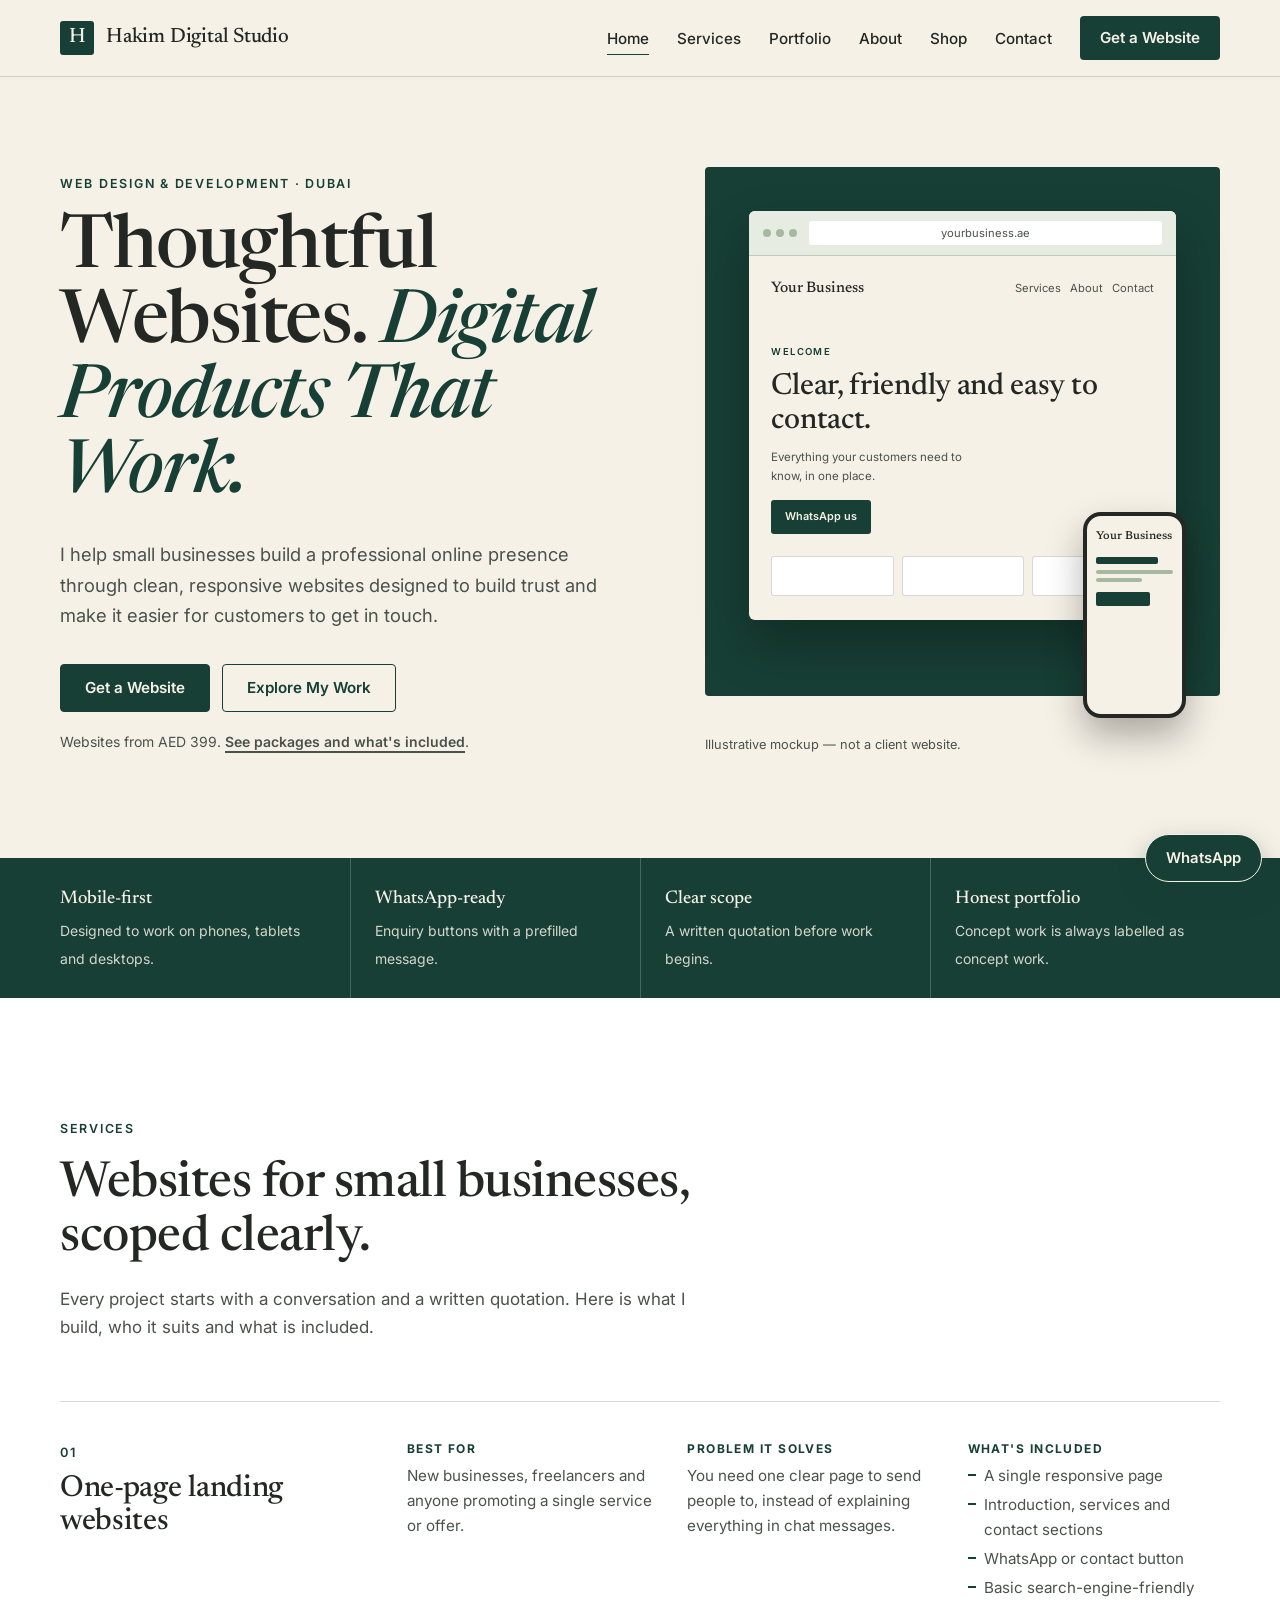
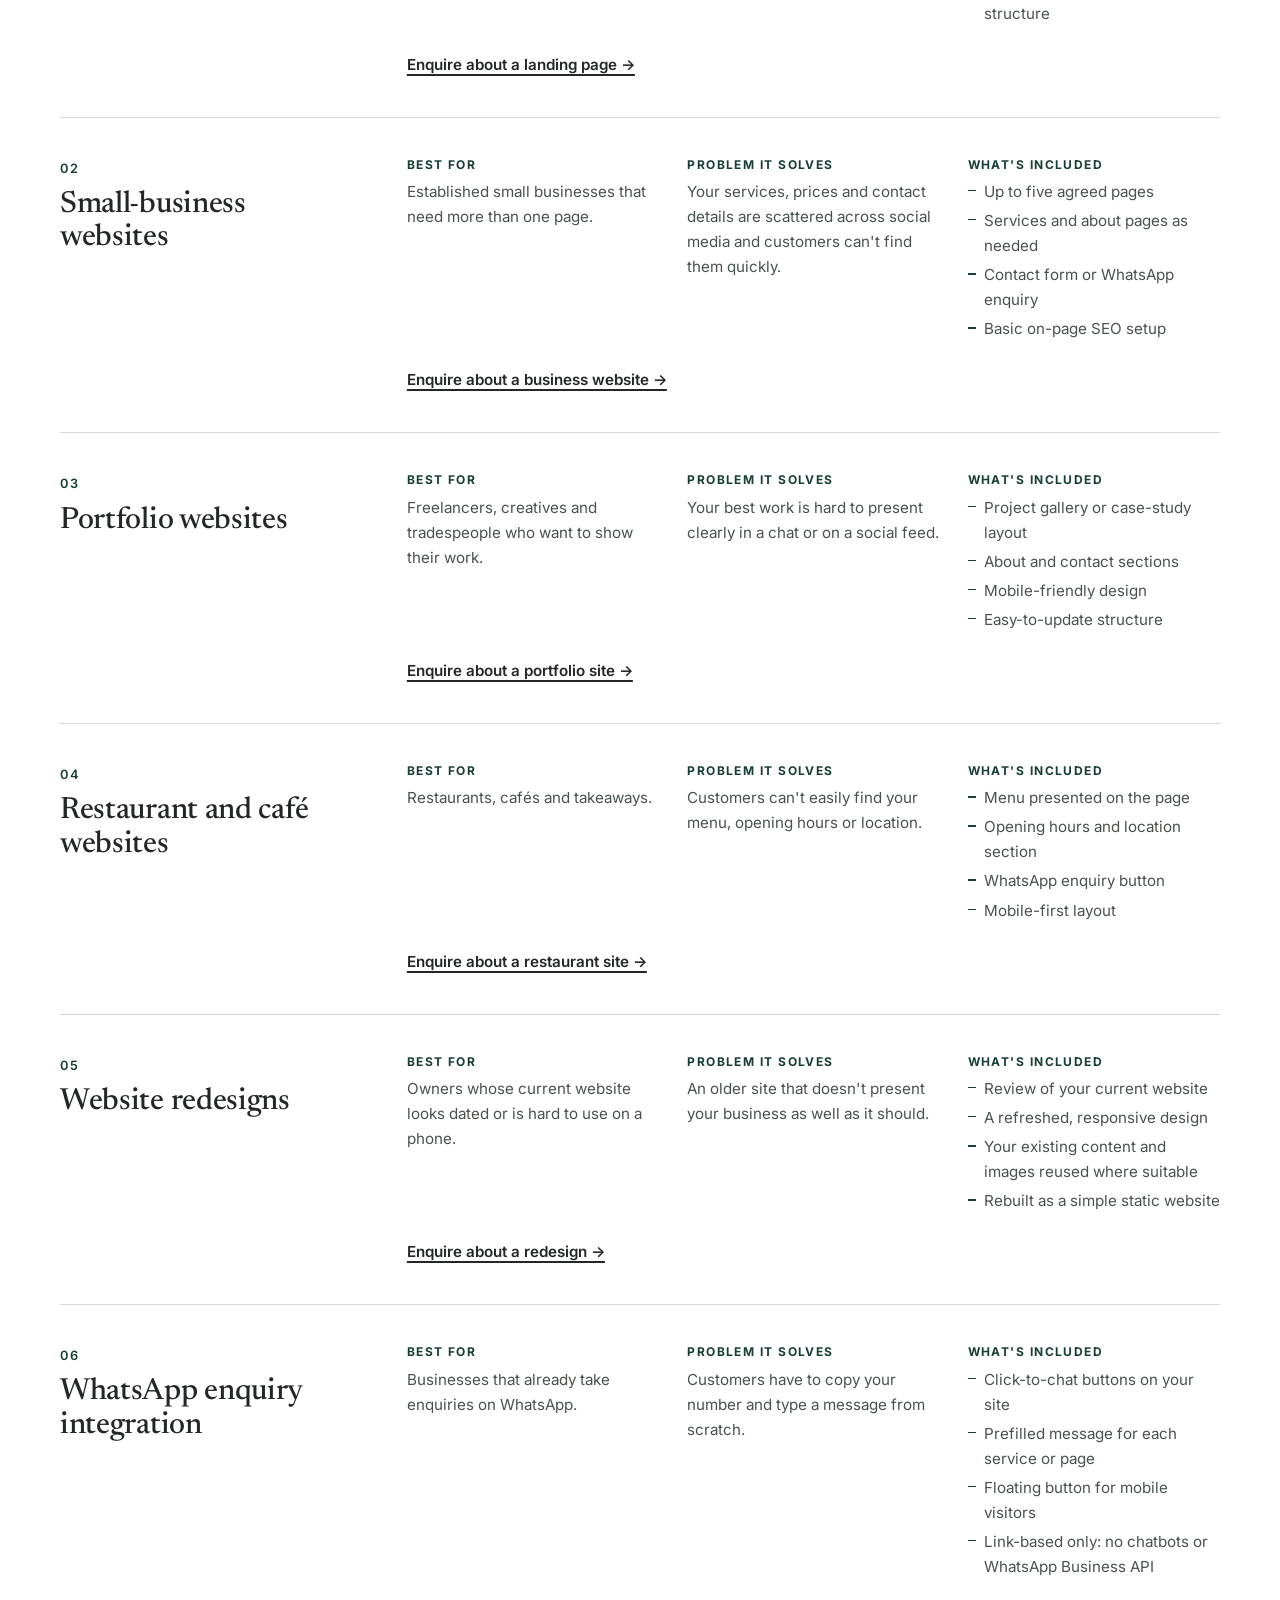
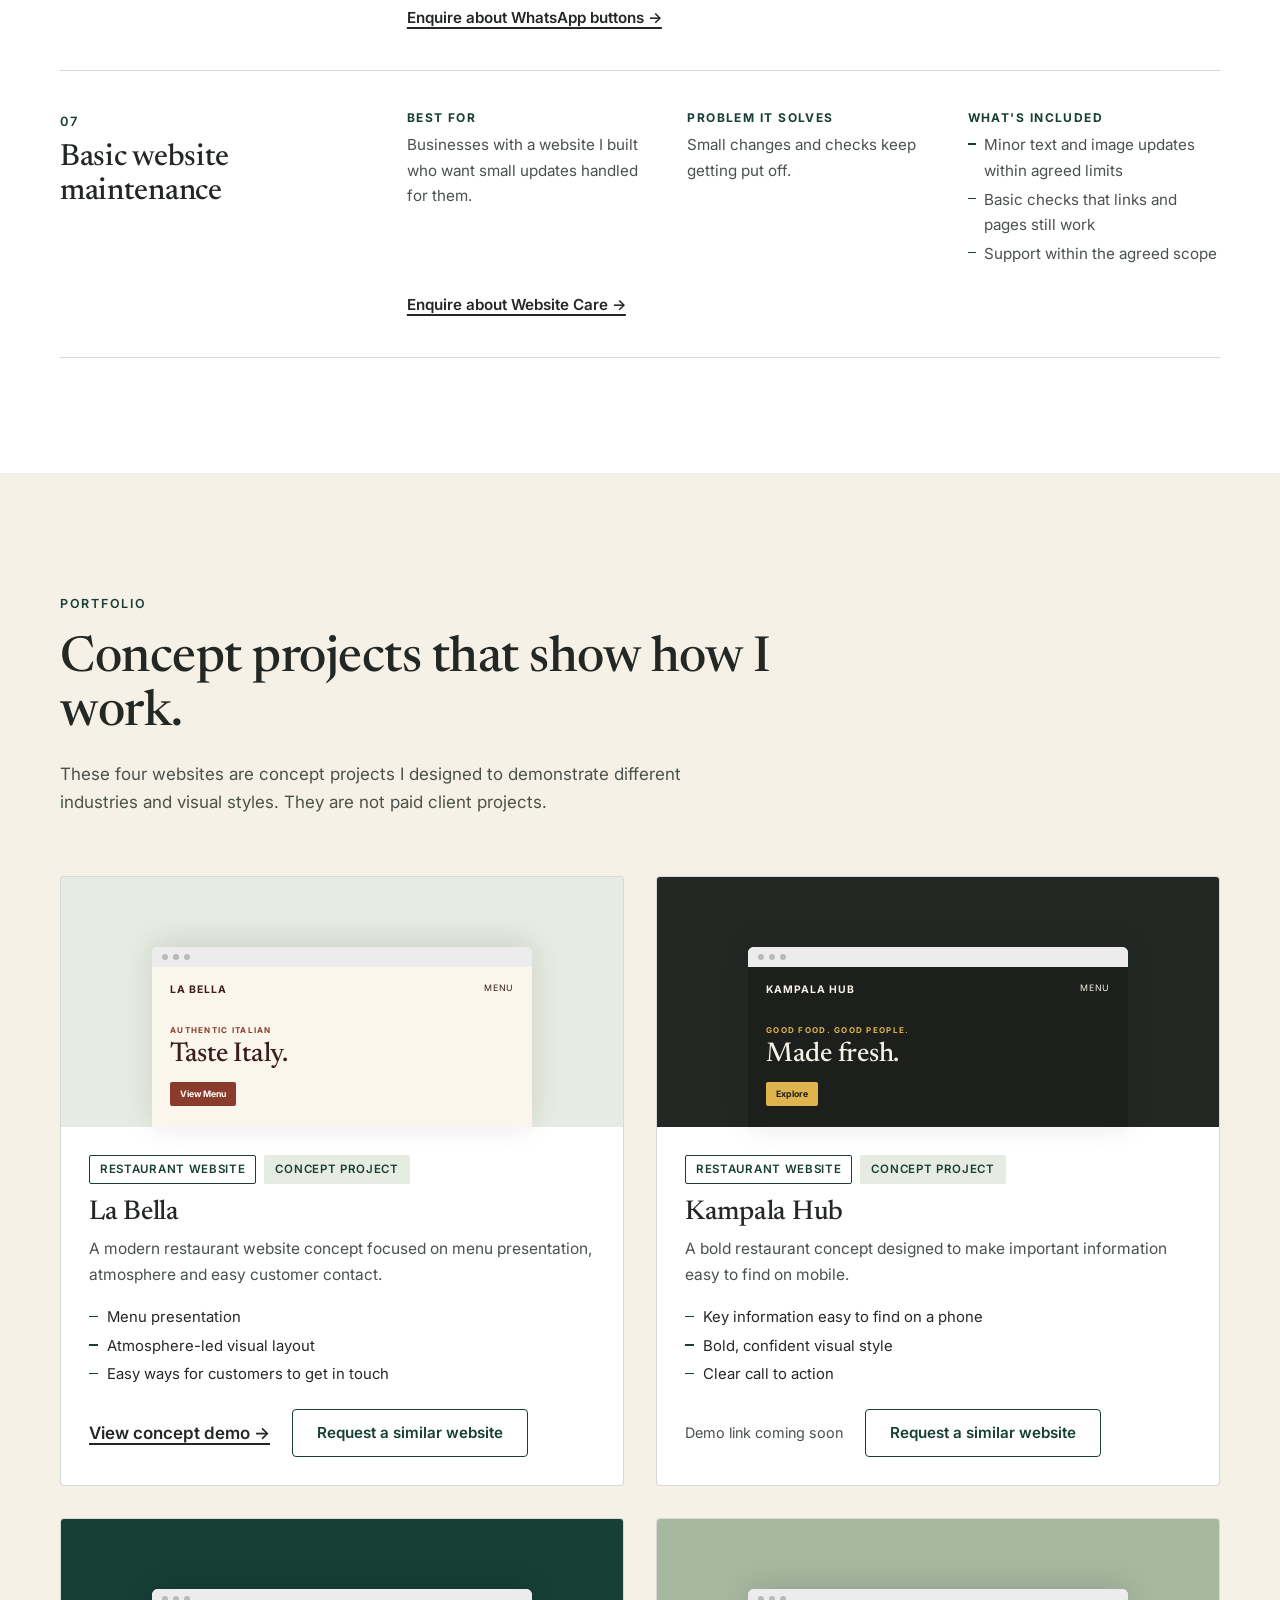
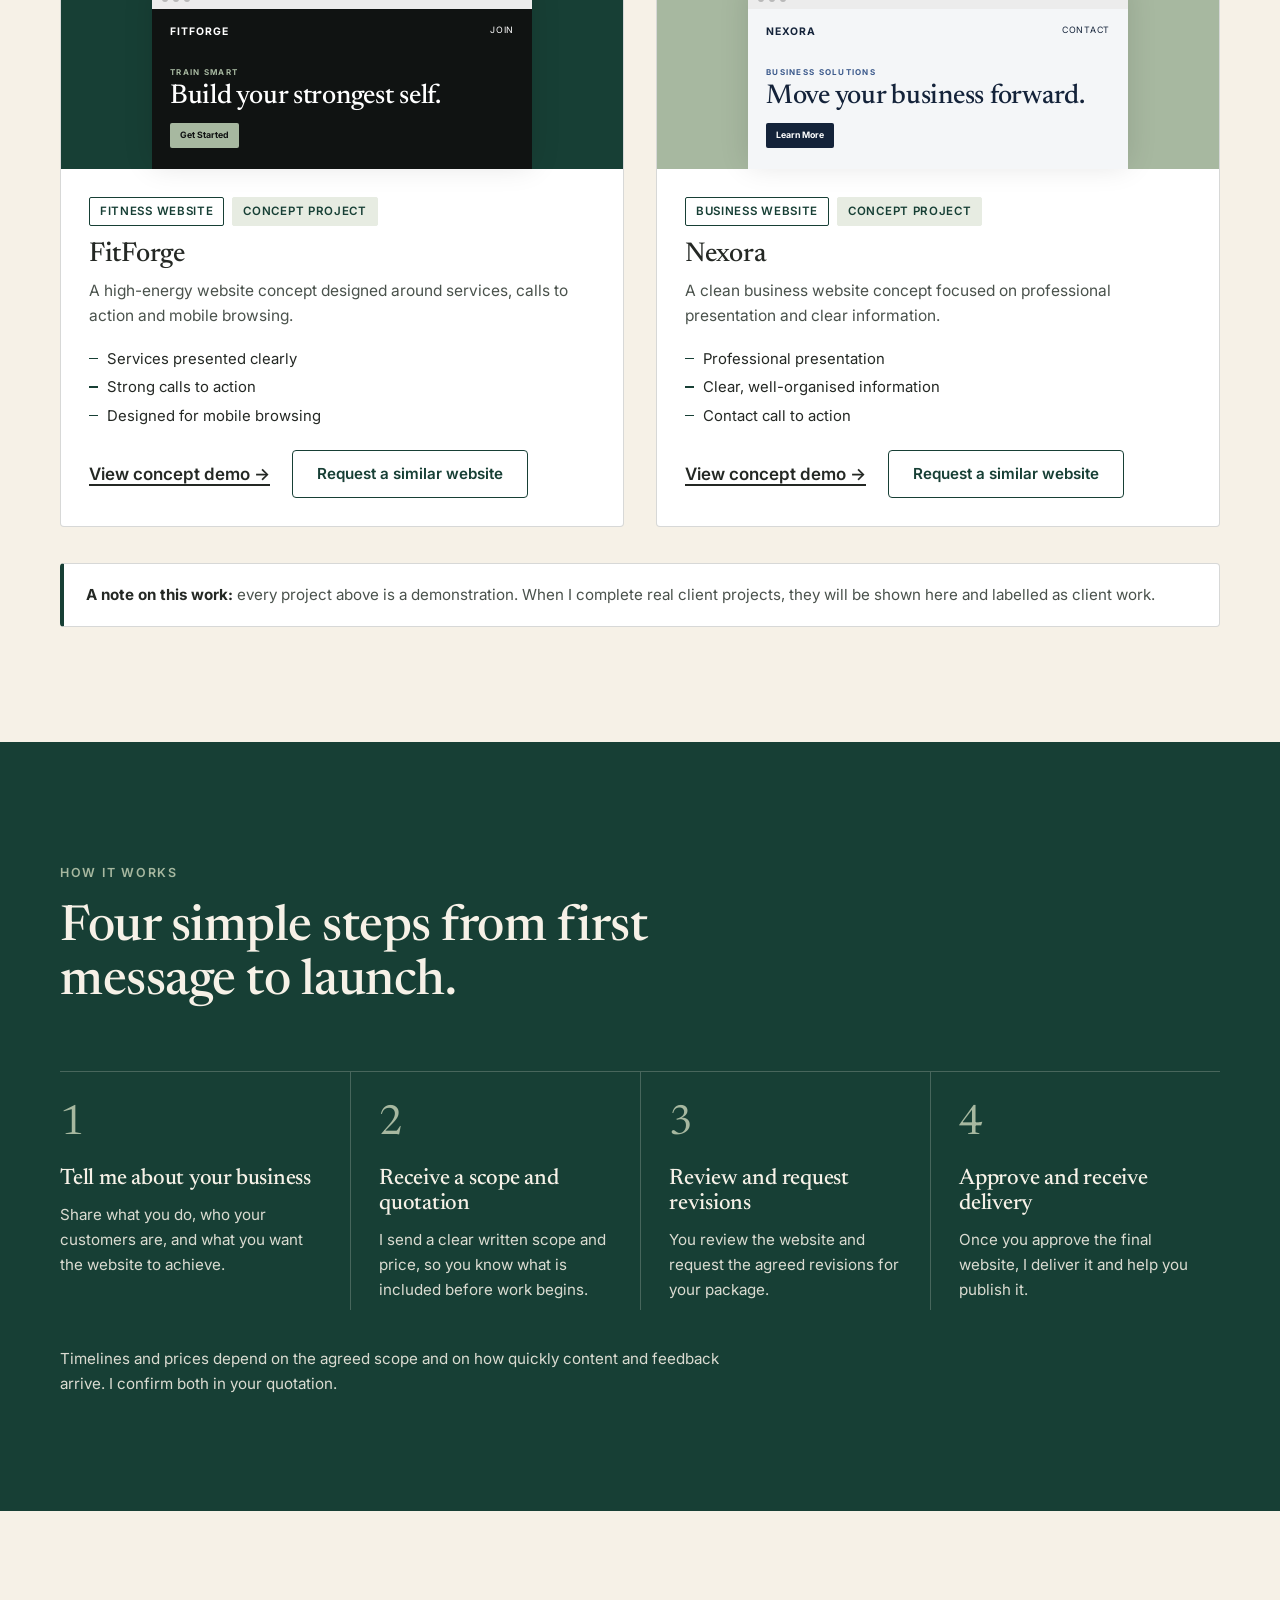
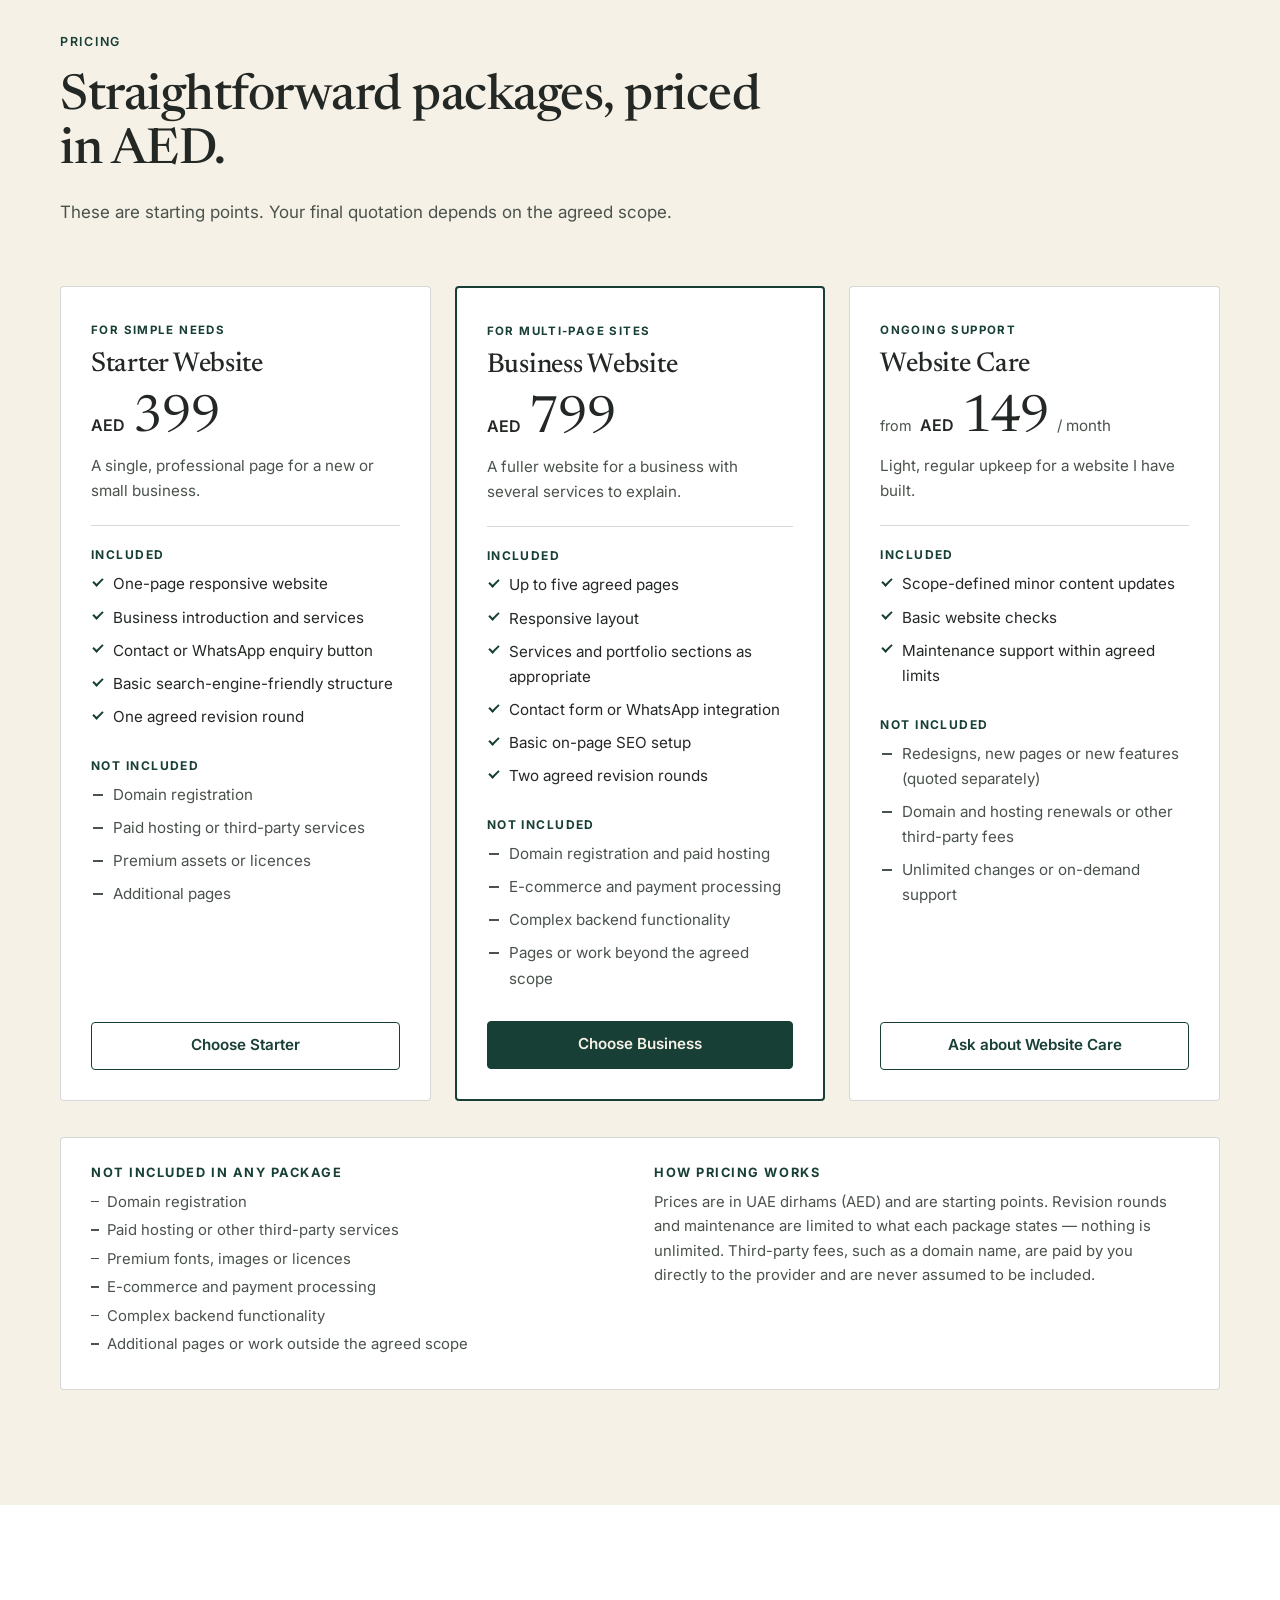
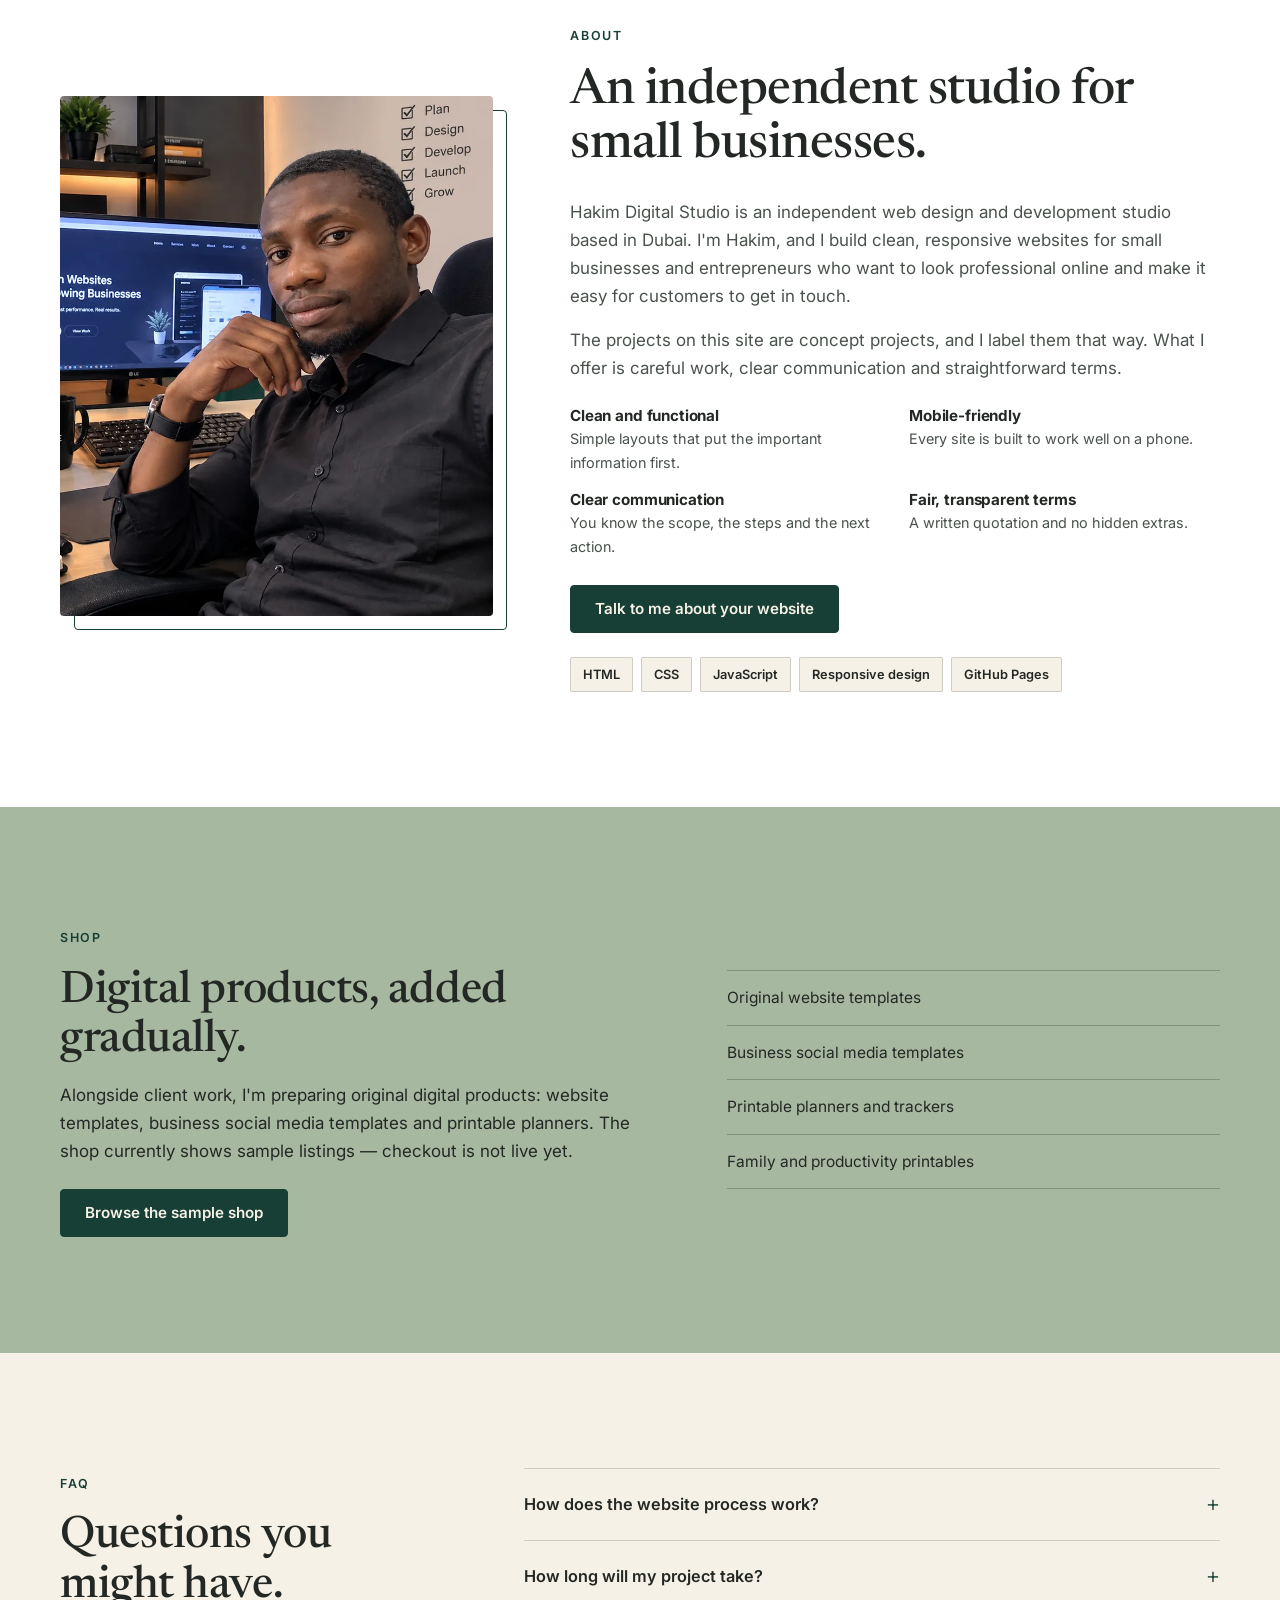
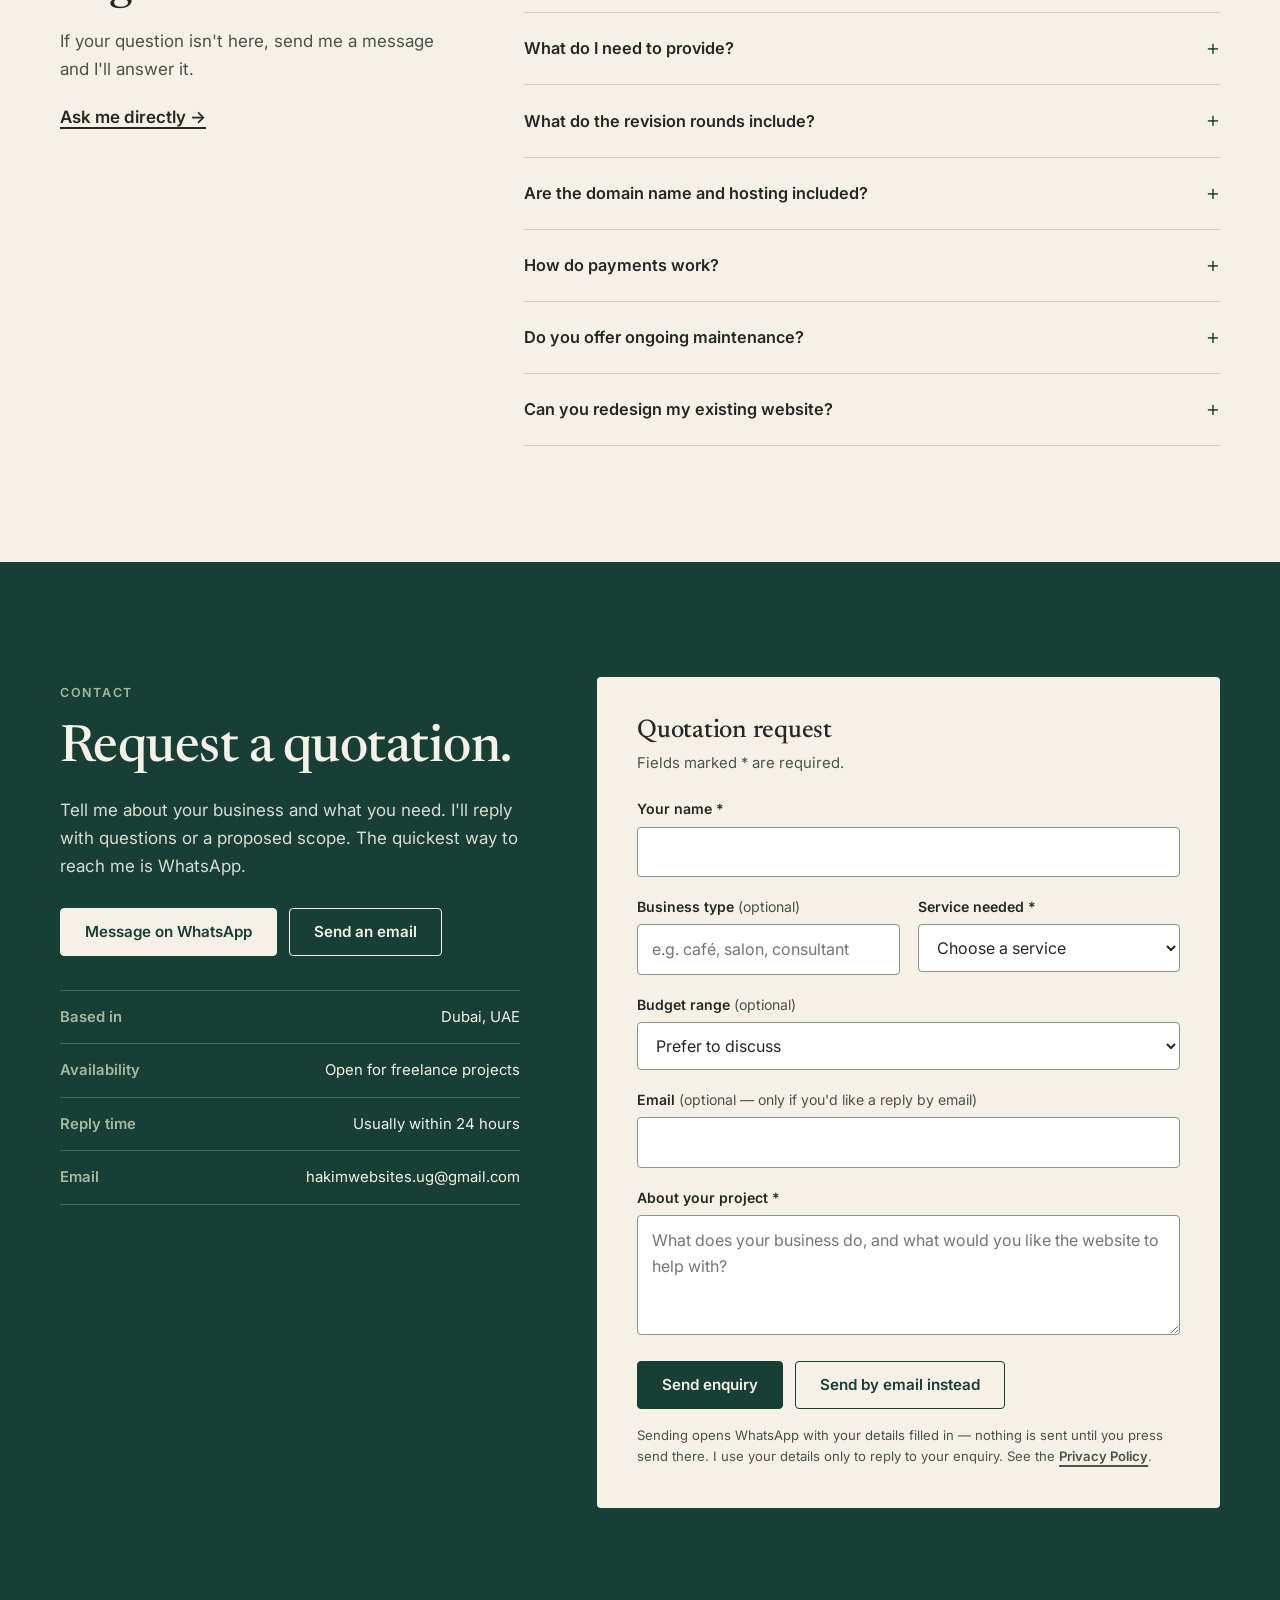
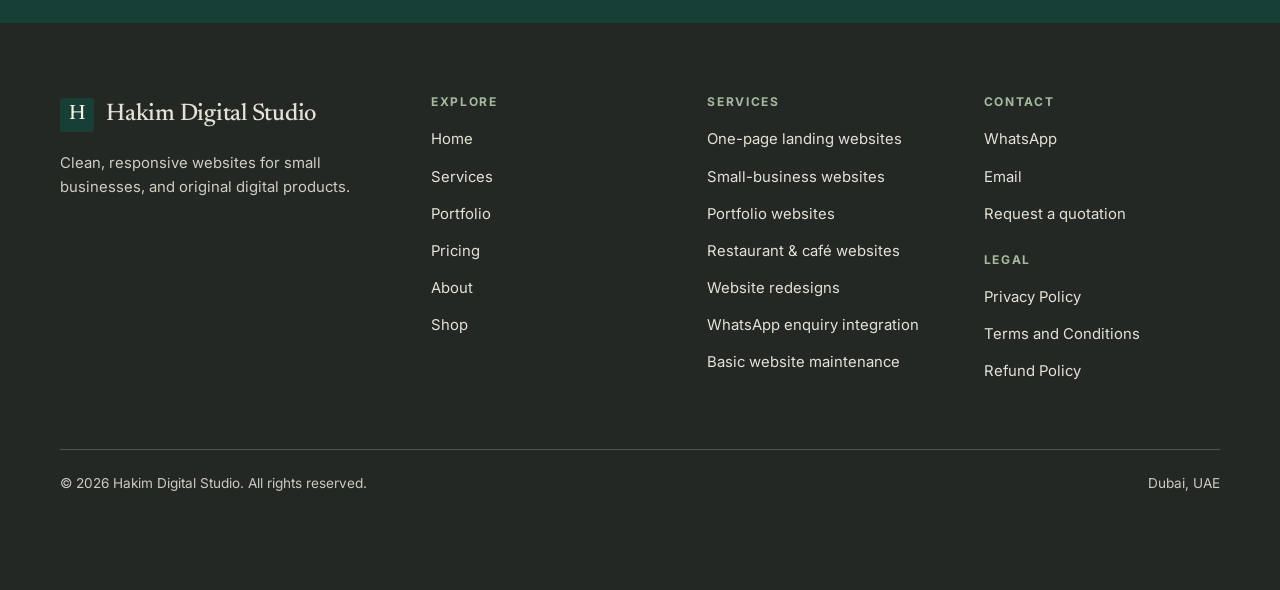
==== commit aff51fba: "Update index.html" ====
--- a/index.html
+++ b/index.html
@@ -1,1167 +1,942 @@
 <!DOCTYPE html>
 <html lang="en">
+
 <head>
   <meta charset="UTF-8" />
-  <meta name="viewport" content="width=device-width, initial-scale=1.0" />
-
-  <title>Hakim Web Studio | Affordable Websites in Dubai</title>
-
-  <meta
-    name="description"
-    content="Affordable, modern and mobile-friendly websites for small businesses in Dubai. One-page business websites from AED 199."
-  />
-
-  <link rel="preconnect" href="https://fonts.googleapis.com">
-  <link rel="preconnect" href="https://fonts.gstatic.com" crossorigin>
-  <link
-    href="https://fonts.googleapis.com/css2?family=Inter:wght@400;500;600;700;800&display=swap"
-    rel="stylesheet"
-  />
-
-  <link rel="stylesheet" href="style.css" />
+  <meta name="viewport" content="width=device-width, initial-scale=1" />
+  <title>Hakim Digital Studio | Websites for Small Businesses</title>
+  <meta name="description"
+    content="Hakim Digital Studio designs clean, responsive websites for small businesses in Dubai. Packages from AED 399, WhatsApp enquiry buttons and clear written quotations." />
+  <meta name="theme-color" content="#173F35" />
+
+  <!-- Open Graph (link previews). To add a preview image and canonical URL after you publish,
+       add: <meta property="og:url" content="https://YOUR-SITE-URL/"> and
+            <meta property="og:image" content="https://YOUR-SITE-URL/images/og-image.jpg"> -->
+  <meta property="og:type" content="website" />
+  <meta property="og:site_name" content="Hakim Digital Studio" />
+  <meta property="og:title" content="Hakim Digital Studio | Websites for Small Businesses" />
+  <meta property="og:description"
+    content="Hakim Digital Studio designs clean, responsive websites for small businesses in Dubai. Packages from AED 399, WhatsApp enquiry buttons and clear written quotations." />
+
+  <link rel="icon" href="images/favicon.svg" type="image/svg+xml" />
+
+  <link rel="preconnect" href="https://fonts.googleapis.com" />
+  <link rel="preconnect" href="https://fonts.gstatic.com" crossorigin />
+  <link rel="stylesheet"
+    href="https://fonts.googleapis.com/css2?family=Inter:wght@400;500;600;700&family=Newsreader:ital,opsz,wght@0,6..72,400;0,6..72,500;1,6..72,400;1,6..72,500&display=swap" />
+  <link rel="stylesheet" href="css/style.css" />
 </head>
 
 <body>
-
-  <!-- =========================
-       HEADER
-  ========================== -->
-
-  <header class="header">
-    <div class="container nav-container">
-
-      <a href="#home" class="logo">
-        Hakim<span>Web</span>
+  <a class="skip-link" href="#main">Skip to main content</a>
+
+  <header class="site-header">
+    <div class="container header-inner">
+      <a class="brand" href="index.html" aria-label="Hakim Digital Studio — home">
+        <span class="brand-mark" aria-hidden="true">H</span>
+        <span class="brand-name">Hakim Digital Studio</span>
       </a>
 
-      <nav class="nav" id="nav">
-        <a href="#work">Work</a>
-        <a href="#services">Services</a>
-        <a href="#about">About</a>
-        <a href="#faq">FAQ</a>
-        <a href="#contact">Contact</a>
+      <button class="menu-toggle" id="menuToggle" type="button" aria-expanded="false" aria-controls="siteNav">
+        <span class="menu-bars" aria-hidden="true"><span></span><span></span><span></span></span>
+        <span class="menu-label">Menu</span>
+      </button>
+
+      <nav class="site-nav" id="siteNav" aria-label="Main navigation">
+        <ul class="nav-list">
+          <li><a href="index.html" aria-current="page">Home</a></li>
+          <li><a href="#services">Services</a></li>
+          <li><a href="#portfolio">Portfolio</a></li>
+          <li><a href="#about">About</a></li>
+          <li><a href="shop.html">Shop</a></li>
+          <li><a href="#contact">Contact</a></li>
+          <li class="nav-cta"><a href="#contact">Get a Website</a></li>
+        </ul>
       </nav>
-
-      <a href="#contact" class="nav-cta">
-        Get a Website
-      </a>
-
-      <button
-        class="menu-toggle"
-        id="menuToggle"
-        aria-label="Open navigation menu"
-        aria-expanded="false"
-      >
-        <span></span>
-        <span></span>
-        <span></span>
-      </button>
-
     </div>
   </header>
 
-
-  <main id="home">
-
-    <!-- =========================
-         HERO
-    ========================== -->
-
-    <section class="hero">
+  <main id="main">
+
+    <!-- ============ HERO ============ -->
+    <section class="hero" aria-labelledby="hero-title">
       <div class="container hero-grid">
-
-        <div class="hero-content">
-
-          <div class="badge">
-            <span class="badge-dot"></span>
-            Dubai-based freelance web designer
+        <div class="hero-copy">
+          <span class="eyebrow">Web design &amp; development &middot; Dubai</span>
+          <h1 id="hero-title">Thoughtful Websites. <em>Digital Products That Work.</em></h1>
+          <p class="lede">I help small businesses build a professional online presence through clean, responsive
+            websites designed to build trust and make it easier for customers to get in touch.</p>
+          <div class="btn-row">
+            <a class="btn btn-primary" href="#contact">Get a Website</a>
+            <a class="btn btn-outline" href="#portfolio">Explore My Work</a>
           </div>
-
-          <h1>
-            Affordable websites
-            <span>for small businesses in Dubai.</span>
-          </h1>
-
-          <p class="hero-text">
-            I design and build clean, mobile-friendly websites that help
-            local businesses look professional and make it easy for customers
-            to get in touch.
+          <p class="hero-note">Websites from AED <span data-price="starter">399</span>. <a class="text-link"
+              href="#pricing">See packages and what's included</a>.</p>
+        </div>
+
+        <div class="hero-visual">
+          <div class="hero-panel" role="img"
+            aria-label="Illustration of a business website on a laptop browser and a phone">
+            <div class="mock-browser">
+              <div class="mock-bar"><span class="mock-dots"><i></i><i></i><i></i></span><span
+                  class="mock-url">yourbusiness.ae</span></div>
+              <div class="mock-body">
+                <div class="mock-nav"><strong>Your Business</strong><span>Services &nbsp; About &nbsp; Contact</span>
+                </div>
+                <small>Welcome</small>
+                <h3>Clear, friendly and easy to contact.</h3>
+                <p>Everything your customers need to know, in one place.</p>
+                <span class="mock-btn">WhatsApp us</span>
+                <div class="mock-lines"><i></i><i></i><i></i></div>
+              </div>
+            </div>
+            <div class="mock-phone">
+              <b>Your Business</b>
+              <div class="ph-h"></div>
+              <div class="ph-l"></div>
+              <div class="ph-l s"></div>
+              <div class="ph-b"></div>
+            </div>
+          </div>
+          <p class="mock-caption">Illustrative mockup &mdash; not a client website.</p>
+        </div>
+      </div>
+    </section>
+
+    <!-- ============ TRUST STRIP ============ -->
+    <section class="strip" aria-label="How I work">
+      <div class="container strip-grid">
+        <div class="strip-item"><strong>Mobile-first</strong><span>Designed to work on phones, tablets and
+            desktops.</span></div>
+        <div class="strip-item"><strong>WhatsApp-ready</strong><span>Enquiry buttons with a prefilled message.</span>
+        </div>
+        <div class="strip-item"><strong>Clear scope</strong><span>A written quotation before work begins.</span></div>
+        <div class="strip-item"><strong>Honest portfolio</strong><span>Concept work is always labelled as concept
+            work.</span></div>
+      </div>
+    </section>
+
+    <!-- ============ SERVICES ============ -->
+    <section class="section section--white" id="services" aria-labelledby="services-title">
+      <div class="container">
+        <div class="section-head">
+          <span class="eyebrow">Services</span>
+          <h2 id="services-title">Websites for small businesses, scoped clearly.</h2>
+          <p>Every project starts with a conversation and a written quotation. Here is what I build, who it suits and
+            what is included.</p>
+        </div>
+        <div class="service-list">
+          <article class="service reveal" id="svc-landing">
+            <div>
+              <span class="service-num">01</span>
+              <h3>One-page landing websites</h3>
+            </div>
+            <div>
+              <div class="service-cols">
+                <div>
+                  <h4>Best for</h4>
+                  <p>New businesses, freelancers and anyone promoting a single service or offer.</p>
+                </div>
+                <div>
+                  <h4>Problem it solves</h4>
+                  <p>You need one clear page to send people to, instead of explaining everything in chat messages.</p>
+                </div>
+                <div>
+                  <h4>What's included</h4>
+                  <ul>
+                    <li>A single responsive page</li>
+                    <li>Introduction, services and contact sections</li>
+                    <li>WhatsApp or contact button</li>
+                    <li>Basic search-engine-friendly structure</li>
+                  </ul>
+                </div>
+              </div>
+              <p class="service-foot"><a class="text-link" href="https://wa.me/" data-wa
+                  data-wa-message="Hello Hakim Digital Studio, I am interested in a one-page landing website. Could you send me a quotation?"
+                  target="_blank" rel="noopener">Enquire about a landing page &rarr;</a></p>
+            </div>
+          </article>
+          <article class="service reveal" id="svc-business">
+            <div>
+              <span class="service-num">02</span>
+              <h3>Small-business websites</h3>
+            </div>
+            <div>
+              <div class="service-cols">
+                <div>
+                  <h4>Best for</h4>
+                  <p>Established small businesses that need more than one page.</p>
+                </div>
+                <div>
+                  <h4>Problem it solves</h4>
+                  <p>Your services, prices and contact details are scattered across social media and customers can't
+                    find them quickly.</p>
+                </div>
+                <div>
+                  <h4>What's included</h4>
+                  <ul>
+                    <li>Up to five agreed pages</li>
+                    <li>Services and about pages as needed</li>
+                    <li>Contact form or WhatsApp enquiry</li>
+                    <li>Basic on-page SEO setup</li>
+                  </ul>
+                </div>
+              </div>
+              <p class="service-foot"><a class="text-link" href="https://wa.me/" data-wa
+                  data-wa-message="Hello Hakim Digital Studio, I am interested in a small-business website. Could you send me a quotation?"
+                  target="_blank" rel="noopener">Enquire about a business website &rarr;</a></p>
+            </div>
+          </article>
+          <article class="service reveal" id="svc-portfolio">
+            <div>
+              <span class="service-num">03</span>
+              <h3>Portfolio websites</h3>
+            </div>
+            <div>
+              <div class="service-cols">
+                <div>
+                  <h4>Best for</h4>
+                  <p>Freelancers, creatives and tradespeople who want to show their work.</p>
+                </div>
+                <div>
+                  <h4>Problem it solves</h4>
+                  <p>Your best work is hard to present clearly in a chat or on a social feed.</p>
+                </div>
+                <div>
+                  <h4>What's included</h4>
+                  <ul>
+                    <li>Project gallery or case-study layout</li>
+                    <li>About and contact sections</li>
+                    <li>Mobile-friendly design</li>
+                    <li>Easy-to-update structure</li>
+                  </ul>
+                </div>
+              </div>
+              <p class="service-foot"><a class="text-link" href="https://wa.me/" data-wa
+                  data-wa-message="Hello Hakim Digital Studio, I am interested in a portfolio website. Could you send me a quotation?"
+                  target="_blank" rel="noopener">Enquire about a portfolio site &rarr;</a></p>
+            </div>
+          </article>
+          <article class="service reveal" id="svc-restaurant">
+            <div>
+              <span class="service-num">04</span>
+              <h3>Restaurant and caf&eacute; websites</h3>
+            </div>
+            <div>
+              <div class="service-cols">
+                <div>
+                  <h4>Best for</h4>
+                  <p>Restaurants, caf&eacute;s and takeaways.</p>
+                </div>
+                <div>
+                  <h4>Problem it solves</h4>
+                  <p>Customers can't easily find your menu, opening hours or location.</p>
+                </div>
+                <div>
+                  <h4>What's included</h4>
+                  <ul>
+                    <li>Menu presented on the page</li>
+                    <li>Opening hours and location section</li>
+                    <li>WhatsApp enquiry button</li>
+                    <li>Mobile-first layout</li>
+                  </ul>
+                </div>
+              </div>
+              <p class="service-foot"><a class="text-link" href="https://wa.me/" data-wa
+                  data-wa-message="Hello Hakim Digital Studio, I am interested in a restaurant or caf&eacute; website. Could you send me a quotation?"
+                  target="_blank" rel="noopener">Enquire about a restaurant site &rarr;</a></p>
+            </div>
+          </article>
+          <article class="service reveal" id="svc-redesign">
+            <div>
+              <span class="service-num">05</span>
+              <h3>Website redesigns</h3>
+            </div>
+            <div>
+              <div class="service-cols">
+                <div>
+                  <h4>Best for</h4>
+                  <p>Owners whose current website looks dated or is hard to use on a phone.</p>
+                </div>
+                <div>
+                  <h4>Problem it solves</h4>
+                  <p>An older site that doesn't present your business as well as it should.</p>
+                </div>
+                <div>
+                  <h4>What's included</h4>
+                  <ul>
+                    <li>Review of your current website</li>
+                    <li>A refreshed, responsive design</li>
+                    <li>Your existing content and images reused where suitable</li>
+                    <li>Rebuilt as a simple static website</li>
+                  </ul>
+                </div>
+              </div>
+              <p class="service-foot"><a class="text-link" href="https://wa.me/" data-wa
+                  data-wa-message="Hello Hakim Digital Studio, I would like to discuss redesigning my existing website. Could you take a look?"
+                  target="_blank" rel="noopener">Enquire about a redesign &rarr;</a></p>
+            </div>
+          </article>
+          <article class="service reveal" id="svc-whatsapp">
+            <div>
+              <span class="service-num">06</span>
+              <h3>WhatsApp enquiry integration</h3>
+            </div>
+            <div>
+              <div class="service-cols">
+                <div>
+                  <h4>Best for</h4>
+                  <p>Businesses that already take enquiries on WhatsApp.</p>
+                </div>
+                <div>
+                  <h4>Problem it solves</h4>
+                  <p>Customers have to copy your number and type a message from scratch.</p>
+                </div>
+                <div>
+                  <h4>What's included</h4>
+                  <ul>
+                    <li>Click-to-chat buttons on your site</li>
+                    <li>Prefilled message for each service or page</li>
+                    <li>Floating button for mobile visitors</li>
+                    <li>Link-based only: no chatbots or WhatsApp Business API</li>
+                  </ul>
+                </div>
+              </div>
+              <p class="service-foot"><a class="text-link" href="https://wa.me/" data-wa
+                  data-wa-message="Hello Hakim Digital Studio, I would like to add WhatsApp enquiry buttons to my website. Could you help?"
+                  target="_blank" rel="noopener">Enquire about WhatsApp buttons &rarr;</a></p>
+            </div>
+          </article>
+          <article class="service reveal" id="svc-care">
+            <div>
+              <span class="service-num">07</span>
+              <h3>Basic website maintenance</h3>
+            </div>
+            <div>
+              <div class="service-cols">
+                <div>
+                  <h4>Best for</h4>
+                  <p>Businesses with a website I built who want small updates handled for them.</p>
+                </div>
+                <div>
+                  <h4>Problem it solves</h4>
+                  <p>Small changes and checks keep getting put off.</p>
+                </div>
+                <div>
+                  <h4>What's included</h4>
+                  <ul>
+                    <li>Minor text and image updates within agreed limits</li>
+                    <li>Basic checks that links and pages still work</li>
+                    <li>Support within the agreed scope</li>
+                  </ul>
+                </div>
+              </div>
+              <p class="service-foot"><a class="text-link" href="https://wa.me/" data-wa
+                  data-wa-message="Hello Hakim Digital Studio, I am interested in your Website Care plan. Could you tell me more?"
+                  target="_blank" rel="noopener">Enquire about Website Care &rarr;</a></p>
+            </div>
+          </article>
+        </div>
+      </div>
+    </section>
+
+    <!-- ============ PORTFOLIO ============ -->
+    <section class="section" id="portfolio" aria-labelledby="portfolio-title">
+      <div class="container">
+        <div class="section-head">
+          <span class="eyebrow">Portfolio</span>
+          <h2 id="portfolio-title">Concept projects that show how I work.</h2>
+          <p>These four websites are concept projects I designed to demonstrate different industries and visual styles.
+            They are not paid client projects.</p>
+        </div>
+        <div class="project-grid">
+          <article class="project reveal">
+            <div class="project-preview project-preview--cream" role="img"
+              aria-label="Illustrative preview of the La Bella restaurant concept website">
+              <div class="pv-frame">
+                <div class="pv-bar"><i></i><i></i><i></i></div>
+                <div class="pv-site pv-la-bella">
+                  <div class="pv-nav"><strong>LA BELLA</strong><span>MENU</span></div>
+                  <small>AUTHENTIC ITALIAN</small>
+                  <h3>Taste Italy.</h3>
+                  <span class="pv-btn">View Menu</span>
+                </div>
+              </div>
+            </div>
+            <div class="project-body">
+              <div class="tag-row"><span class="tag">Restaurant website</span><span class="tag tag--concept">Concept
+                  project</span></div>
+              <h3>La Bella</h3>
+              <p>A modern restaurant website concept focused on menu presentation, atmosphere and easy customer contact.
+              </p>
+              <ul class="feature-list">
+                <li>Menu presentation</li>
+                <li>Atmosphere-led visual layout</li>
+                <li>Easy ways for customers to get in touch</li>
+              </ul>
+              <div class="project-actions">
+                <a class="text-link" href="https://hakimwebsites.github.io/la-bella-restaurant" target="_blank"
+                  rel="noopener">View concept demo<span class="sr-only"> of La Bella (opens in a new tab)</span>
+                  &rarr;</a>
+                <a class="btn btn-outline" href="https://wa.me/" data-wa
+                  data-wa-message="Hello Hakim Digital Studio, I saw the La Bella concept project and would like a similar website for my business."
+                  target="_blank" rel="noopener">Request a similar website</a>
+              </div>
+            </div>
+          </article>
+          <article class="project reveal">
+            <div class="project-preview project-preview--charcoal" role="img"
+              aria-label="Illustrative preview of the Kampala Hub restaurant concept website">
+              <div class="pv-frame">
+                <div class="pv-bar"><i></i><i></i><i></i></div>
+                <div class="pv-site pv-kampala">
+                  <div class="pv-nav"><strong>KAMPALA HUB</strong><span>MENU</span></div>
+                  <small>GOOD FOOD. GOOD PEOPLE.</small>
+                  <h3>Made fresh.</h3>
+                  <span class="pv-btn">Explore</span>
+                </div>
+              </div>
+            </div>
+            <div class="project-body">
+              <div class="tag-row"><span class="tag">Restaurant website</span><span class="tag tag--concept">Concept
+                  project</span></div>
+              <h3>Kampala Hub</h3>
+              <p>A bold restaurant concept designed to make important information easy to find on mobile.</p>
+              <ul class="feature-list">
+                <li>Key information easy to find on a phone</li>
+                <li>Bold, confident visual style</li>
+                <li>Clear call to action</li>
+              </ul>
+              <div class="project-actions">
+                <span class="link-pending">Demo link coming soon</span>
+                <a class="btn btn-outline" href="https://wa.me/" data-wa
+                  data-wa-message="Hello Hakim Digital Studio, I saw the Kampala Hub concept project and would like a similar website for my business."
+                  target="_blank" rel="noopener">Request a similar website</a>
+              </div>
+            </div>
+          </article>
+          <article class="project reveal">
+            <div class="project-preview project-preview--forest" role="img"
+              aria-label="Illustrative preview of the FitForge fitness concept website">
+              <div class="pv-frame">
+                <div class="pv-bar"><i></i><i></i><i></i></div>
+                <div class="pv-site pv-fitforge">
+                  <div class="pv-nav"><strong>FITFORGE</strong><span>JOIN</span></div>
+                  <small>TRAIN SMART</small>
+                  <h3>Build your strongest self.</h3>
+                  <span class="pv-btn">Get Started</span>
+                </div>
+              </div>
+            </div>
+            <div class="project-body">
+              <div class="tag-row"><span class="tag">Fitness website</span><span class="tag tag--concept">Concept
+                  project</span></div>
+              <h3>FitForge</h3>
+              <p>A high-energy website concept designed around services, calls to action and mobile browsing.</p>
+              <ul class="feature-list">
+                <li>Services presented clearly</li>
+                <li>Strong calls to action</li>
+                <li>Designed for mobile browsing</li>
+              </ul>
+              <div class="project-actions">
+                <a class="text-link" href="https://hakimwebsites.github.io/fit-forge" target="_blank"
+                  rel="noopener">View concept demo<span class="sr-only"> of FitForge (opens in a new tab)</span>
+                  &rarr;</a>
+                <a class="btn btn-outline" href="https://wa.me/" data-wa
+                  data-wa-message="Hello Hakim Digital Studio, I saw the FitForge concept project and would like a similar website for my business."
+                  target="_blank" rel="noopener">Request a similar website</a>
+              </div>
+            </div>
+          </article>
+          <article class="project reveal">
+            <div class="project-preview project-preview--sage" role="img"
+              aria-label="Illustrative preview of the Nexora business concept website">
+              <div class="pv-frame">
+                <div class="pv-bar"><i></i><i></i><i></i></div>
+                <div class="pv-site pv-nexora">
+                  <div class="pv-nav"><strong>NEXORA</strong><span>CONTACT</span></div>
+                  <small>BUSINESS SOLUTIONS</small>
+                  <h3>Move your business forward.</h3>
+                  <span class="pv-btn">Learn More</span>
+                </div>
+              </div>
+            </div>
+            <div class="project-body">
+              <div class="tag-row"><span class="tag">Business website</span><span class="tag tag--concept">Concept
+                  project</span></div>
+              <h3>Nexora</h3>
+              <p>A clean business website concept focused on professional presentation and clear information.</p>
+              <ul class="feature-list">
+                <li>Professional presentation</li>
+                <li>Clear, well-organised information</li>
+                <li>Contact call to action</li>
+              </ul>
+              <div class="project-actions">
+                <a class="text-link" href="https://hakimwebsites.github.io/nexora" target="_blank" rel="noopener">View
+                  concept demo<span class="sr-only"> of Nexora (opens in a new tab)</span> &rarr;</a>
+                <a class="btn btn-outline" href="https://wa.me/" data-wa
+                  data-wa-message="Hello Hakim Digital Studio, I saw the Nexora concept project and would like a similar website for my business."
+                  target="_blank" rel="noopener">Request a similar website</a>
+              </div>
+            </div>
+          </article>
+        </div>
+        <p class="note-box"><strong>A note on this work:</strong> every project above is a demonstration. When I
+          complete real client projects, they will be shown here and labelled as client work.</p>
+      </div>
+    </section>
+
+    <!-- ============ HOW IT WORKS ============ -->
+    <section class="section section--forest" id="process" aria-labelledby="process-title">
+      <div class="container">
+        <div class="section-head">
+          <span class="eyebrow">How it works</span>
+          <h2 id="process-title">Four simple steps from first message to launch.</h2>
+        </div>
+        <ol class="steps">
+          <li class="step"><span class="step-num" aria-hidden="true">1</span>
+            <h3>Tell me about your business</h3>
+            <p>Share what you do, who your customers are, and what you want the website to achieve.</p>
+          </li>
+          <li class="step"><span class="step-num" aria-hidden="true">2</span>
+            <h3>Receive a scope and quotation</h3>
+            <p>I send a clear written scope and price, so you know what is included before work begins.</p>
+          </li>
+          <li class="step"><span class="step-num" aria-hidden="true">3</span>
+            <h3>Review and request revisions</h3>
+            <p>You review the website and request the agreed revisions for your package.</p>
+          </li>
+          <li class="step"><span class="step-num" aria-hidden="true">4</span>
+            <h3>Approve and receive delivery</h3>
+            <p>Once you approve the final website, I deliver it and help you publish it.</p>
+          </li>
+        </ol>
+        <p class="process-note">Timelines and prices depend on the agreed scope and on how quickly content and feedback
+          arrive. I confirm both in your quotation.</p>
+      </div>
+    </section>
+
+    <!-- ============ PRICING ============ -->
+    <section class="section" id="pricing" aria-labelledby="pricing-title">
+      <div class="container">
+        <div class="section-head">
+          <span class="eyebrow">Pricing</span>
+          <h2 id="pricing-title">Straightforward packages, priced in AED.</h2>
+          <p>These are starting points. Your final quotation depends on the agreed scope.</p>
+        </div>
+
+        <!-- Prices are set in js/config.js. The numbers below are the fallback if JavaScript is off. -->
+        <div class="plans">
+          <article class="plan reveal">
+            <div class="plan-flag">For simple needs</div>
+            <h3>Starter Website</h3>
+            <div class="plan-price"><span class="cur">AED</span><span class="amt" data-price="starter">399</span></div>
+            <p class="plan-for">A single, professional page for a new or small business.</p>
+            <h4>Included</h4>
+            <ul>
+              <li>One-page responsive website</li>
+              <li>Business introduction and services</li>
+              <li>Contact or WhatsApp enquiry button</li>
+              <li>Basic search-engine-friendly structure</li>
+              <li>One agreed revision round</li>
+            </ul>
+            <h4>Not included</h4>
+            <ul class="excl">
+              <li>Domain registration</li>
+              <li>Paid hosting or third-party services</li>
+              <li>Premium assets or licences</li>
+              <li>Additional pages</li>
+            </ul>
+            <a class="btn btn-outline" href="https://wa.me/" data-wa
+              data-wa-message="Hello Hakim Digital Studio, I am interested in the Starter Website package. Could you send me a quotation?"
+              target="_blank" rel="noopener">Choose Starter</a>
+          </article>
+
+          <article class="plan plan--featured reveal">
+            <div class="plan-flag">For multi-page sites</div>
+            <h3>Business Website</h3>
+            <div class="plan-price"><span class="cur">AED</span><span class="amt" data-price="business">799</span></div>
+            <p class="plan-for">A fuller website for a business with several services to explain.</p>
+            <h4>Included</h4>
+            <ul>
+              <li>Up to five agreed pages</li>
+              <li>Responsive layout</li>
+              <li>Services and portfolio sections as appropriate</li>
+              <li>Contact form or WhatsApp integration</li>
+              <li>Basic on-page SEO setup</li>
+              <li>Two agreed revision rounds</li>
+            </ul>
+            <h4>Not included</h4>
+            <ul class="excl">
+              <li>Domain registration and paid hosting</li>
+              <li>E-commerce and payment processing</li>
+              <li>Complex backend functionality</li>
+              <li>Pages or work beyond the agreed scope</li>
+            </ul>
+            <a class="btn btn-primary" href="https://wa.me/" data-wa
+              data-wa-message="Hello Hakim Digital Studio, I am interested in the Business Website package. Could you send me a quotation?"
+              target="_blank" rel="noopener">Choose Business</a>
+          </article>
+
+          <article class="plan reveal">
+            <div class="plan-flag">Ongoing support</div>
+            <h3>Website Care</h3>
+            <div class="plan-price"><span class="from">from</span><span class="cur">AED</span><span class="amt"
+                data-price="careFrom">149</span><span class="per">/ month</span></div>
+            <p class="plan-for">Light, regular upkeep for a website I have built.</p>
+            <h4>Included</h4>
+            <ul>
+              <li>Scope-defined minor content updates</li>
+              <li>Basic website checks</li>
+              <li>Maintenance support within agreed limits</li>
+            </ul>
+            <h4>Not included</h4>
+            <ul class="excl">
+              <li>Redesigns, new pages or new features (quoted separately)</li>
+              <li>Domain and hosting renewals or other third-party fees</li>
+              <li>Unlimited changes or on-demand support</li>
+            </ul>
+            <a class="btn btn-outline" href="https://wa.me/" data-wa
+              data-wa-message="Hello Hakim Digital Studio, I am interested in the Website Care plan. Could you tell me more?"
+              target="_blank" rel="noopener">Ask about Website Care</a>
+          </article>
+        </div>
+
+        <div class="pricing-notes">
+          <div>
+            <h3>Not included in any package</h3>
+            <ul>
+              <li>Domain registration</li>
+              <li>Paid hosting or other third-party services</li>
+              <li>Premium fonts, images or licences</li>
+              <li>E-commerce and payment processing</li>
+              <li>Complex backend functionality</li>
+              <li>Additional pages or work outside the agreed scope</li>
+            </ul>
+          </div>
+          <div>
+            <h3>How pricing works</h3>
+            <p>Prices are in UAE dirhams (AED) and are starting points. Revision rounds and maintenance are limited to
+              what each package states &mdash; nothing is unlimited. Third-party fees, such as a domain name, are paid
+              by you directly to the provider and are never assumed to be included.</p>
+          </div>
+        </div>
+      </div>
+    </section>
+
+    <!-- ============ ABOUT ============ -->
+    <section class="section section--white" id="about" aria-labelledby="about-title">
+      <div class="container about-grid">
+        <div class="about-photo reveal">
+          <picture>
+            <source srcset="images/hakim.webp" type="image/webp" />
+            <img src="images/hakim.jpg" width="800" height="960" loading="lazy"
+              alt="Hakim, founder of Hakim Digital Studio, at his desk" />
+          </picture>
+        </div>
+        <div class="about-text">
+          <span class="eyebrow">About</span>
+          <h2 id="about-title">An independent studio for small businesses.</h2>
+          <p>Hakim Digital Studio is an independent web design and development studio based in Dubai. I'm Hakim, and I
+            build clean, responsive websites for small businesses and entrepreneurs who want to look professional online
+            and make it easy for customers to get in touch.</p>
+          <p>The projects on this site are concept projects, and I label them that way. What I offer is careful work,
+            clear communication and straightforward terms.</p>
+          <div class="principles">
+            <div>
+              <h3>Clean and functional</h3>
+              <p>Simple layouts that put the important information first.</p>
+            </div>
+            <div>
+              <h3>Mobile-friendly</h3>
+              <p>Every site is built to work well on a phone.</p>
+            </div>
+            <div>
+              <h3>Clear communication</h3>
+              <p>You know the scope, the steps and the next action.</p>
+            </div>
+            <div>
+              <h3>Fair, transparent terms</h3>
+              <p>A written quotation and no hidden extras.</p>
+            </div>
+          </div>
+          <a class="btn btn-primary" href="#contact">Talk to me about your website</a>
+          <ul class="skills" aria-label="Skills and tools">
+            <li>HTML</li>
+            <li>CSS</li>
+            <li>JavaScript</li>
+            <li>Responsive design</li>
+            <li>GitHub Pages</li>
+          </ul>
+        </div>
+      </div>
+    </section>
+
+    <!-- ============ SHOP TEASER ============ -->
+    <section class="section section--sage" id="shop-teaser" aria-labelledby="shop-title">
+      <div class="container teaser-grid teaser">
+        <div>
+          <span class="eyebrow">Shop</span>
+          <h2 id="shop-title">Digital products, added gradually.</h2>
+          <p>Alongside client work, I'm preparing original digital products: website templates, business social media
+            templates and printable planners. The shop currently shows sample listings &mdash; checkout is not live yet.
           </p>
-
-          <div class="hero-price">
-            <strong>AED 199</strong>
-            <span>starting price</span>
+          <a class="btn btn-primary" href="shop.html">Browse the sample shop</a>
+        </div>
+        <ul class="teaser-list">
+          <li>Original website templates</li>
+          <li>Business social media templates</li>
+          <li>Printable planners and trackers</li>
+          <li>Family and productivity printables</li>
+        </ul>
+      </div>
+    </section>
+
+    <!-- ============ FAQ ============ -->
+    <section class="section" id="faq" aria-labelledby="faq-title">
+      <div class="container faq-grid">
+        <div class="faq-intro">
+          <span class="eyebrow">FAQ</span>
+          <h2 id="faq-title">Questions you might have.</h2>
+          <p>If your question isn't here, send me a message and I'll answer it.</p>
+          <a class="text-link" href="#contact">Ask me directly &rarr;</a>
+        </div>
+        <div class="faq-list">
+          <details>
+            <summary>How does the website process work?</summary>
+            <div class="answer">
+              <p>You tell me about your business, I send a project scope and quotation, I build the website for your
+                review, and you can request the revisions included in your package. Once you approve the final version,
+                I deliver it. The steps are set out in the <a class="text-link" href="#process">How it works</a>
+                section.</p>
+            </div>
+          </details>
+          <details>
+            <summary>How long will my project take?</summary>
+            <div class="answer">
+              <p>It depends on the scope and on how quickly I receive your content and feedback. A one-page website is
+                usually quicker than a multi-page one. I confirm a timeline in your quotation rather than promising one
+                in advance.</p>
+            </div>
+          </details>
+          <details>
+            <summary>What do I need to provide?</summary>
+            <div class="answer">
+              <p>Your business details, the services you offer, your contact information and any logo, photos or
+                examples you like. I can help structure the wording, but accurate information and images you have the
+                right to use need to come from you.</p>
+            </div>
+          </details>
+          <details>
+            <summary>What do the revision rounds include?</summary>
+            <div class="answer">
+              <p>A revision round is one consolidated set of change requests to the agreed design and content. The
+                Starter Website includes one round and the Business Website includes two. Changes beyond that, or work
+                outside the agreed scope, are quoted separately. Revisions are not unlimited.</p>
+            </div>
+          </details>
+          <details>
+            <summary>Are the domain name and hosting included?</summary>
+            <div class="answer">
+              <p>No. Domain registration and any paid hosting or third-party services are separate costs that you pay
+                directly to the provider. Many simple websites can be hosted on free or low-cost static hosting, and I
+                can help publish your finished website to the host you choose.</p>
+            </div>
+          </details>
+          <details>
+            <summary>How do payments work?</summary>
+            <div class="answer">
+              <p>Payment terms are written into your quotation before work begins, typically a deposit to start and the
+                balance before final delivery. I will confirm the amounts and accepted payment methods in the quotation.
+              </p>
+            </div>
+          </details>
+          <details>
+            <summary>Do you offer ongoing maintenance?</summary>
+            <div class="answer">
+              <p>Yes, through the Website Care plan, which covers minor content updates, basic website checks and
+                support within agreed limits. It is not unlimited: larger changes, new pages or new features are quoted
+                separately.</p>
+            </div>
+          </details>
+          <details>
+            <summary>Can you redesign my existing website?</summary>
+            <div class="answer">
+              <p>Yes. Send me the link and I will tell you what I think could be improved. I rebuild the front end as a
+                clean, responsive static website. I don't migrate large platforms, databases or online stores.</p>
+            </div>
+          </details>
+        </div>
+      </div>
+    </section>
+
+    <!-- ============ CONTACT ============ -->
+    <section class="section section--forest" id="contact" aria-labelledby="contact-title">
+      <div class="container contact-grid">
+        <div class="contact-copy">
+          <span class="eyebrow">Contact</span>
+          <h2 id="contact-title">Request a quotation.</h2>
+          <p>Tell me about your business and what you need. I'll reply with questions or a proposed scope. The quickest
+            way to reach me is WhatsApp.</p>
+          <div class="btn-row">
+            <a class="btn btn-light" href="https://wa.me/" data-wa
+              data-wa-message="Hello Hakim Digital Studio, I am interested in getting a website for my business. Could you tell me about your packages?"
+              target="_blank" rel="noopener">Message on WhatsApp</a>
+            <a class="btn btn-outline-light" href="mailto:" data-email-link data-email-subject="Website enquiry">Send an
+              email</a>
           </div>
-
-          <div class="hero-buttons">
-            <a href="#contact" class="btn btn-primary">
-              Get My Website
-            </a>
-
-            <a href="#work" class="btn btn-secondary">
-              View My Work
-            </a>
-          </div>
-
-          <div class="hero-note">
-            No complicated packages. Just a simple website built around your business.
-          </div>
-
-        </div>
-
-
-        <!-- Hero visual -->
-
-        <div class="hero-card">
-
-          <div class="browser">
-
-            <div class="browser-top">
-              <div class="browser-dots">
-                <span></span>
-                <span></span>
-                <span></span>
-              </div>
-
-              <div class="browser-address">
-                yourbusiness.ae
-              </div>
-            </div>
-
-            <div class="browser-content">
-
-              <div class="mock-nav">
-                <strong>Your Business</strong>
-
-                <div>
-                  <span>Services</span>
-                  <span>About</span>
-                  <span>Contact</span>
-                </div>
-              </div>
-
-              <div class="mock-hero">
-                <small>WELCOME</small>
-
-                <h3>
-                  Professional service.
-                  <br />
-                  Simple experience.
-                </h3>
-
-                <p>
-                  Everything your customers need,
-                  in one place.
-                </p>
-
-                <button>
-                  WhatsApp Us
-                </button>
-              </div>
-
-              <div class="mock-cards">
-                <div></div>
-                <div></div>
-                <div></div>
-              </div>
-
-            </div>
-          </div>
-
-          <div class="floating-card">
-            <span>✓</span>
-            Mobile responsive
-          </div>
-
-        </div>
-
+          <dl class="contact-facts">
+            <div>
+              <dt>Based in</dt>
+              <dd>Dubai, UAE</dd>
+            </div>
+            <div>
+              <dt>Availability</dt>
+              <dd>Open for freelance projects</dd>
+            </div>
+            <div>
+              <dt>Reply time</dt>
+              <dd>Usually within 24 hours</dd>
+            </div>
+            <div>
+              <dt>Email</dt>
+              <dd data-email-text>hakimwebsites.ug@gmail.com</dd>
+            </div>
+          </dl>
+        </div>
+
+        <div class="form-card">
+          <h3>Quotation request</h3>
+          <p>Fields marked * are required.</p>
+          <form id="enquiryForm" novalidate>
+            <div class="field">
+              <label for="f-name">Your name *</label>
+              <input id="f-name" name="name" type="text" autocomplete="name" required />
+            </div>
+            <div class="field-row">
+              <div class="field">
+                <label for="f-business">Business type <span class="opt">(optional)</span></label>
+                <input id="f-business" name="business" type="text" placeholder="e.g. caf&eacute;, salon, consultant" />
+              </div>
+              <div class="field">
+                <label for="f-service">Service needed *</label>
+                <select id="f-service" name="service" required>
+                  <option value="">Choose a service</option>
+                  <option>One-page landing website</option>
+                  <option>Small-business website</option>
+                  <option>Portfolio website</option>
+                  <option>Restaurant or caf&eacute; website</option>
+                  <option>Website redesign</option>
+                  <option>WhatsApp enquiry integration</option>
+                  <option>Website Care (maintenance)</option>
+                  <option>Digital products</option>
+                  <option>Not sure yet</option>
+                </select>
+              </div>
+            </div>
+            <div class="field">
+              <label for="f-budget">Budget range <span class="opt">(optional)</span></label>
+              <select id="f-budget" name="budget">
+                <option value="">Prefer to discuss</option>
+                <option>Under AED 400</option>
+                <option>AED 400 &ndash; 800</option>
+                <option>AED 800 &ndash; 1,500</option>
+                <option>Above AED 1,500</option>
+              </select>
+            </div>
+            <div class="field">
+              <label for="f-email">Email <span class="opt">(optional &mdash; only if you'd like a reply by
+                  email)</span></label>
+              <input id="f-email" name="email" type="email" autocomplete="email" />
+            </div>
+            <div class="field">
+              <label for="f-message">About your project *</label>
+              <textarea id="f-message" name="message" required
+                placeholder="What does your business do, and what would you like the website to help with?"></textarea>
+            </div>
+            <div class="hp" aria-hidden="true"><label>Leave this empty <input type="text" name="website" tabindex="-1"
+                  autocomplete="off" /></label></div>
+
+            <div class="form-actions">
+              <button class="btn btn-primary" type="submit">Send enquiry</button>
+              <button class="btn btn-outline" type="button" id="emailEnquiry">Send by email instead</button>
+            </div>
+            <p class="form-status" id="formStatus" role="status" aria-live="polite"></p>
+            <p class="form-note" id="formNote">Sending opens WhatsApp with your details filled in &mdash; nothing is
+              sent until you press send there. I use your details only to reply to your enquiry. See the <a
+                class="text-link" href="privacy.html">Privacy Policy</a>.</p>
+          </form>
+        </div>
       </div>
     </section>
 
-
-    <!-- =========================
-         BENEFITS
-    ========================== -->
-
-    <section class="benefits">
-      <div class="container">
-
-        <div class="benefit-grid">
-
-          <div class="benefit">
-            <div class="benefit-icon">📱</div>
-            <div>
-              <h3>Mobile-friendly</h3>
-              <p>Looks good on phones, tablets and desktops.</p>
-            </div>
-          </div>
-
-          <div class="benefit">
-            <div class="benefit-icon">💬</div>
-            <div>
-              <h3>WhatsApp-ready</h3>
-              <p>Make it easy for customers to contact you.</p>
-            </div>
-          </div>
-
-          <div class="benefit">
-            <div class="benefit-icon">📍</div>
-            <div>
-              <h3>Easy to find</h3>
-              <p>Add your location, services and business details.</p>
-            </div>
-          </div>
-
-          <div class="benefit">
-            <div class="benefit-icon">⚡</div>
-            <div>
-              <h3>Simple & focused</h3>
-              <p>No unnecessary features or complicated setup.</p>
-            </div>
-          </div>
-
-        </div>
-
-      </div>
-    </section>
-
-
-    <!-- =========================
-         OFFER
-    ========================== -->
-
-    <section class="section offer-section" id="services">
-
-      <div class="container">
-
-        <div class="section-heading">
-          <span class="eyebrow">STARTER PACKAGE</span>
-
-          <h2>
-            Your business deserves
-            a proper website.
-          </h2>
-
-          <p>
-            A simple professional website for small businesses
-            that want to get online without spending thousands.
-          </p>
-        </div>
-
-
-        <div class="pricing-card">
-
-          <div class="pricing-info">
-
-            <span class="pricing-label">
-              ONE-PAGE BUSINESS WEBSITE
-            </span>
-
-            <div class="price">
-              <span>AED</span>
-              199
-            </div>
-
-            <p>
-              Everything you need to establish a professional
-              online presence.
-            </p>
-
-            <a href="#contact" class="btn btn-primary">
-              Get Started
-            </a>
-
-          </div>
-
-
-          <div class="pricing-features">
-
-            <h3>What's included</h3>
-
-            <ul>
-
-              <li>
-                <span>✓</span>
-                Custom one-page design
-              </li>
-
-              <li>
-                <span>✓</span>
-                Mobile responsive layout
-              </li>
-
-              <li>
-                <span>✓</span>
-                About, Services & Contact sections
-              </li>
-
-              <li>
-                <span>✓</span>
-                WhatsApp contact button
-              </li>
-
-              <li>
-                <span>✓</span>
-                Google Maps location
-              </li>
-
-              <li>
-                <span>✓</span>
-                Basic SEO setup
-              </li>
-
-              <li>
-                <span>✓</span>
-                Social media links
-              </li>
-
-              <li>
-                <span>✓</span>
-                1 round of revisions
-              </li>
-
-              <li>
-                <span>✓</span>
-                Website deployment
-              </li>
-
-            </ul>
-
-          </div>
-
-        </div>
-
-
-        <p class="pricing-note">
-          Typical delivery: 2–3 days.
-          Domain and hosting are not included.
-          Additional pages or features can be quoted separately.
-        </p>
-
-      </div>
-
-    </section>
-
-
-    <!-- =========================
-         WORK
-    ========================== -->
-
-    <section class="section work-section" id="work">
-
-      <div class="container">
-
-        <div class="section-heading split-heading">
-
-          <div>
-            <span class="eyebrow">MY WORK</span>
-
-            <h2>
-              See what I can build.
-            </h2>
-          </div>
-
-          <p>
-            A selection of concept websites created to demonstrate
-            different businesses, industries and visual styles.
-          </p>
-
-        </div>
-
-
-        <div class="projects-grid">
-
-          <!-- Project 1 -->
-
-          <article class="project-card">
-
-            <div class="project-image project-la-bella">
-
-              <div class="project-browser">
-
-                <div class="mini-nav">
-                  <strong>LA BELLA</strong>
-                  <span>MENU</span>
-                </div>
-
-                <div class="restaurant-preview">
-                  <small>AUTHENTIC ITALIAN</small>
-
-                  <h3>
-                    Taste Italy.
-                  </h3>
-
-                  <button>
-                    View Menu
-                  </button>
-                </div>
-
-              </div>
-
-            </div>
-
-            <div class="project-info">
-
-              <span>Restaurant Website</span>
-
-              <h3>La Bella</h3>
-
-              <p>
-                A modern restaurant website focused on menu presentation,
-                atmosphere and easy customer contact.
-              </p>
-
-              <a
-                href="https://hakimwebsites.github.io/la-bella-restaurant"
-                class="project-link"
-                target="_blank"
-                rel="noopener"
-              >
-                View Demo →
-              </a>
-
-            </div>
-
-          </article>
-
-
-          <!-- Project 2 -->
-
-          <article class="project-card">
-
-            <div class="project-image project-kampala">
-
-              <div class="project-browser">
-
-                <div class="mini-nav">
-                  <strong>KAMPALA HUB</strong>
-                  <span>MENU</span>
-                </div>
-
-                <div class="restaurant-preview">
-                  <small>GOOD FOOD. GOOD PEOPLE.</small>
-
-                  <h3>
-                    Made fresh.
-                  </h3>
-
-                  <button>
-                    Explore
-                  </button>
-                </div>
-
-              </div>
-
-            </div>
-
-            <div class="project-info">
-
-              <span>Restaurant Website</span>
-
-              <h3>Kampala Hub</h3>
-
-              <p>
-                A bold restaurant concept designed to make important
-                information easy to find on mobile.
-              </p>
-
-              <a
-                href="#"
-                class="project-link"
-                target="_blank"
-                rel="noopener"
-              >
-                View Demo →
-              </a>
-
-            </div>
-
-          </article>
-
-
-          <!-- Project 3 -->
-
-          <article class="project-card">
-
-            <div class="project-image project-fitforge">
-
-              <div class="project-browser">
-
-                <div class="mini-nav">
-                  <strong>FITFORGE</strong>
-                  <span>JOIN</span>
-                </div>
-
-                <div class="fitness-preview">
-                  <small>TRAIN SMART</small>
-
-                  <h3>
-                    Build your
-                    <br />
-                    strongest self.
-                  </h3>
-
-                  <button>
-                    Get Started
-                  </button>
-                </div>
-
-              </div>
-
-            </div>
-
-            <div class="project-info">
-
-              <span>Fitness Website</span>
-
-              <h3>FitForge</h3>
-
-              <p>
-                A high-energy website concept designed around services,
-                calls to action and mobile browsing.
-              </p>
-
-              <a
-                href="https://hakimwebsites.github.io/fit-forge"
-                class="project-link"
-                target="_blank"
-                rel="noopener"
-              >
-                View Demo →
-              </a>
-
-            </div>
-
-          </article>
-
-
-          <!-- Project 4 -->
-
-          <article class="project-card">
-
-            <div class="project-image project-nexora">
-
-              <div class="project-browser">
-
-                <div class="mini-nav">
-                  <strong>NEXORA</strong>
-                  <span>CONTACT</span>
-                </div>
-
-                <div class="business-preview">
-                  <small>BUSINESS SOLUTIONS</small>
-
-                  <h3>
-                    Move your
-                    <br />
-                    business forward.
-                  </h3>
-
-                  <button>
-                    Learn More
-                  </button>
-                </div>
-
-              </div>
-
-            </div>
-
-            <div class="project-info">
-
-              <span>Business Website</span>
-
-              <h3>Nexora</h3>
-
-              <p>
-                A clean business website concept focused on professional
-                presentation and clear information.
-              </p>
-
-              <a
-                href="https://hakimwebsites.github.io/nexora"
-                class="project-link"
-                target="_blank"
-                rel="noopener"
-              >
-                View Demo →
-              </a>
-
-            </div>
-
-          </article>
-
-        </div>
-
-
-        <div class="concept-note">
-          <strong>Note:</strong>
-          These are concept projects created to demonstrate my design
-          and development skills. They are not paid client projects.
-        </div>
-
-      </div>
-
-    </section>
-
-
-    <!-- =========================
-         WHY
-    ========================== -->
-
-    <section class="section why-section">
-
-      <div class="container why-grid">
+  </main>
+
+  <footer class="site-footer">
+    <div class="container">
+      <div class="footer-grid">
+        <div class="footer-brand">
+          <a class="brand" href="index.html" aria-label="Hakim Digital Studio — home">
+            <span class="brand-mark" aria-hidden="true">H</span>
+            <span class="brand-name">Hakim Digital Studio</span>
+          </a>
+          <p>Clean, responsive websites for small businesses, and original digital products.</p>
+        </div>
+
+        <nav aria-label="Footer navigation">
+          <h3>Explore</h3>
+          <ul>
+            <li><a href="index.html">Home</a></li>
+            <li><a href="index.html#services">Services</a></li>
+            <li><a href="index.html#portfolio">Portfolio</a></li>
+            <li><a href="index.html#pricing">Pricing</a></li>
+            <li><a href="index.html#about">About</a></li>
+            <li><a href="shop.html">Shop</a></li>
+          </ul>
+        </nav>
+
+        <nav aria-label="Footer services">
+          <h3>Services</h3>
+          <ul>
+            <li><a href="index.html#svc-landing">One-page landing websites</a></li>
+            <li><a href="index.html#svc-business">Small-business websites</a></li>
+            <li><a href="index.html#svc-portfolio">Portfolio websites</a></li>
+            <li><a href="index.html#svc-restaurant">Restaurant &amp; café websites</a></li>
+            <li><a href="index.html#svc-redesign">Website redesigns</a></li>
+            <li><a href="index.html#svc-whatsapp">WhatsApp enquiry integration</a></li>
+            <li><a href="index.html#svc-care">Basic website maintenance</a></li>
+          </ul>
+        </nav>
 
         <div>
-
-          <span class="eyebrow">
-            WHY A WEBSITE?
-          </span>
-
-          <h2>
-            Built for real customers,
-            not just good screenshots.
-          </h2>
-
-          <p>
-            Your website should answer the questions customers have
-            before they contact you: What do you offer? Where are you?
-            How can I reach you?
-          </p>
-
-        </div>
-
-
-        <div class="why-list">
-
-          <div class="why-item">
-            <span>01</span>
-            <div>
-              <h3>Look professional</h3>
-              <p>
-                Give potential customers a clear place to learn about your business.
-              </p>
-            </div>
-          </div>
-
-          <div class="why-item">
-            <span>02</span>
-            <div>
-              <h3>Make contact easy</h3>
-              <p>
-                Put WhatsApp, phone, email and location where customers can find them.
-              </p>
-            </div>
-          </div>
-
-          <div class="why-item">
-            <span>03</span>
-            <div>
-              <h3>Own your online presence</h3>
-              <p>
-                Your website gives your business a home beyond social media.
-              </p>
-            </div>
-          </div>
-
-        </div>
-
-      </div>
-
-    </section>
-
-
-    <!-- =========================
-         SERVICES
-    ========================== -->
-
-    <section class="section services-section">
-
-      <div class="container">
-
-        <div class="section-heading">
-          <span class="eyebrow">SERVICES</span>
-
-          <h2>
-            Simple websites.
-            Clear purpose.
-          </h2>
-        </div>
-
-
-        <div class="services-grid">
-
-          <article class="service-card">
-
-            <span class="service-number">01</span>
-
-            <h3>Business Websites</h3>
-
-            <p>
-              Professional websites for small businesses that need
-              a clear online presence and an easy way for customers
-              to contact them.
-            </p>
-
-          </article>
-
-
-          <article class="service-card">
-
-            <span class="service-number">02</span>
-
-            <h3>Landing Pages</h3>
-
-            <p>
-              Focused one-page websites for a service, promotion,
-              personal brand or specific campaign.
-            </p>
-
-          </article>
-
-
-          <article class="service-card">
-
-            <span class="service-number">03</span>
-
-            <h3>Website Redesigns</h3>
-
-            <p>
-              Have an outdated website? I can give it a cleaner,
-              more modern and mobile-friendly presentation.
-            </p>
-
-          </article>
-
-        </div>
-
-      </div>
-
-    </section>
-
-
-    <!-- =========================
-         ABOUT
-    ========================== -->
-
-    <section class="about section" id="about">
-    <div class="container">
-        <div class="section-heading">
-            <span class="eyebrow">About Me</span>
-            <h2>Hi, I'm Hakim.</h2>
-        </div>
-
-        <div class="about-content">
-
-            <!-- YOUR PHOTO -->
-            <div class="about-image">
-                <img src="images/hakim.png" alt="Hakim — freelance web designer and developer">
-            </div>
-
-            <!-- YOUR TEXT -->
-            <div class="about-text">
-                <p>
-                    I'm a freelance web designer and developer based in Dubai.
-                    I build clean, responsive websites for small businesses
-                    that want to look professional online.
-                </p>
-
-                <p>
-                    I focus on simple designs, mobile-friendly layouts and
-                    making it easy for customers to contact your business.
-                </p>
-
-                <div class="about-skills">
-                    <span>HTML</span>
-                    <span>CSS</span>
-                    <span>JavaScript</span>
-                    <span>Responsive Design</span>
-                </div>
-            </div>
-
-        </div>
+          <h3>Contact</h3>
+          <ul>
+            <li><a href="https://wa.me/" data-wa target="_blank" rel="noopener">WhatsApp</a></li>
+            <li><a href="mailto:" data-email-link data-email-subject="Website enquiry"><span
+                  data-email-text>Email</span></a></li>
+            <li><a href="index.html#contact">Request a quotation</a></li>
+          </ul>
+          <h3 style="margin-top:26px">Legal</h3>
+          <ul>
+            <li><a href="privacy.html">Privacy Policy</a></li>
+            <li><a href="terms.html">Terms and Conditions</a></li>
+            <li><a href="refund-policy.html">Refund Policy</a></li>
+          </ul>
+        </div>
+      </div>
+
+      <div class="footer-bottom">
+        <span>&copy; <span data-year>2026</span> Hakim Digital Studio. All rights reserved.</span>
+        <span>Dubai, UAE</span>
+      </div>
     </div>
-</section>
-
-
-    <!-- =========================
-         PROCESS
-    ========================== -->
-
-    <section class="section process-section">
-
-      <div class="container">
-
-        <div class="section-heading centered">
-
-          <span class="eyebrow">
-            SIMPLE PROCESS
-          </span>
-
-          <h2>
-            From idea to website
-            in 4 simple steps.
-          </h2>
-
-        </div>
-
-
-        <div class="process-grid">
-
-          <div class="process-card">
-
-            <span>01</span>
-
-            <h3>Tell me</h3>
-
-            <p>
-              Send me your business details, services,
-              contact information and any examples you like.
-            </p>
-
-          </div>
-
-
-          <div class="process-card">
-
-            <span>02</span>
-
-            <h3>Design</h3>
-
-            <p>
-              I create the layout around your business
-              and the information your customers need.
-            </p>
-
-          </div>
-
-
-          <div class="process-card">
-
-            <span>03</span>
-
-            <h3>Review</h3>
-
-            <p>
-              You let me know what you'd like changed.
-              Your starter package includes one revision round.
-            </p>
-
-          </div>
-
-
-          <div class="process-card">
-
-            <span>04</span>
-
-            <h3>Launch</h3>
-
-            <p>
-              Once everything is approved, I prepare
-              the website for launch.
-            </p>
-
-          </div>
-
-        </div>
-
-      </div>
-
-    </section>
-
-
-    <!-- =========================
-         FAQ
-    ========================== -->
-
-    <section class="section faq-section" id="faq">
-
-      <div class="container faq-grid">
-
-        <div class="faq-heading">
-
-          <span class="eyebrow">
-            FAQ
-          </span>
-
-          <h2>
-            Questions you might have.
-          </h2>
-
-          <p>
-            If you don't see your question here,
-            just message me.
-          </p>
-
-          <a href="#contact" class="text-link">
-            Ask me directly →
-          </a>
-
-        </div>
-
-
-        <div class="faq-list">
-
-          <div class="faq-item">
-
-            <button class="faq-question">
-              <span>How much does a website cost?</span>
-              <span class="faq-icon">+</span>
-            </button>
-
-            <div class="faq-answer">
-              <p>
-                My one-page starter business website is AED 199.
-                Additional pages or features can be quoted separately.
-              </p>
-            </div>
-
-          </div>
-
-
-          <div class="faq-item">
-
-            <button class="faq-question">
-              <span>How long does it take?</span>
-              <span class="faq-icon">+</span>
-            </button>
-
-            <div class="faq-answer">
-              <p>
-                A typical one-page website can be delivered in around
-                2–3 days once I have the required content.
-              </p>
-            </div>
-
-          </div>
-
-
-          <div class="faq-item">
-
-            <button class="faq-question">
-              <span>Do I need to provide the content?</span>
-              <span class="faq-icon">+</span>
-            </button>
-
-            <div class="faq-answer">
-              <p>
-                Ideally, yes. You provide your business information,
-                services, contact details and images. I can help structure
-                the content for the website.
-              </p>
-            </div>
-
-          </div>
-
-
-          <div class="faq-item">
-
-            <button class="faq-question">
-              <span>Is hosting included?</span>
-              <span class="faq-icon">+</span>
-            </button>
-
-            <div class="faq-answer">
-              <p>
-                The AED 199 starter package covers the website and deployment.
-                Domain and paid hosting costs are separate.
-              </p>
-            </div>
-
-          </div>
-
-
-          <div class="faq-item">
-
-            <button class="faq-question">
-              <span>Can you add WhatsApp?</span>
-              <span class="faq-icon">+</span>
-            </button>
-
-            <div class="faq-answer">
-              <p>
-                Yes. WhatsApp contact is included in the starter package.
-              </p>
-            </div>
-
-          </div>
-
-
-          <div class="faq-item">
-
-            <button class="faq-question">
-              <span>Can you redesign my existing website?</span>
-              <span class="faq-icon">+</span>
-            </button>
-
-            <div class="faq-answer">
-              <p>
-                Yes. Send me your current website and I'll take a look
-                at what could be improved.
-              </p>
-            </div>
-
-          </div>
-
-        </div>
-
-      </div>
-
-    </section>
-
-
-    <!-- =========================
-         CONTACT
-    ========================== -->
-
-    <section class="section contact-section" id="contact">
-
-      <div class="container">
-
-        <div class="contact-card">
-
-          <div class="contact-content">
-
-            <span class="eyebrow">
-              LET'S WORK TOGETHER
-            </span>
-
-            <h2>
-              Need a website
-              for your business?
-            </h2>
-
-            <p>
-              Tell me what your business does and what you need.
-              I'll take a look and let you know what I can build for you.
-            </p>
-
-            <div class="contact-price">
-              <strong>AED 199</strong>
-              <span>one-page websites starting from</span>
-            </div>
-
-            <div class="contact-buttons">
-
-              <!-- CHANGE THIS NUMBER -->
-              <a
-                href="https://wa.me/971558311047?text=Hi%20Hakim%2C%20I'm%20interested%20in%20a%20website%20for%20my%20business."
-                class="btn btn-whatsapp"
-                target="_blank"
-                rel="noopener"
-              >
-                WhatsApp Hakim
-              </a>
-
-              <!-- CHANGE THIS EMAIL -->
-              <a
-                href="mailto:hakimwebsites.ug@gmail.com"
-                class="btn btn-outline-light"
-              >
-                Send an Email
-              </a>
-
-            </div>
-
-          </div>
-
-
-          <div class="contact-side">
-
-            <div class="contact-detail">
-
-              <span>LOCATION</span>
-
-              <strong>Dubai, UAE</strong>
-
-            </div>
-
-
-            <div class="contact-detail">
-
-              <span>AVAILABILITY</span>
-
-              <strong>Open for freelance projects</strong>
-
-            </div>
-
-
-            <div class="contact-detail">
-
-              <span>RESPONSE</span>
-
-              <strong>Usually within 24 hours</strong>
-
-            </div>
-
-          </div>
-
-        </div>
-
-      </div>
-
-    </section>
-
-  </main>
-
-
-  <!-- =========================
-       FOOTER
-  ========================== -->
-
-  <footer class="footer">
-
-    <div class="container footer-content">
-
-      <div>
-
-        <a href="#home" class="logo">
-          Hakim<span>Web</span>
-        </a>
-
-        <p>
-          Simple websites for small businesses.
-        </p>
-
-      </div>
-
-
-      <div class="footer-links">
-
-        <a href="#work">Work</a>
-        <a href="#services">Services</a>
-        <a href="#about">About</a>
-        <a href="#contact">Contact</a>
-
-      </div>
-
-      <div class="footer-copy">
-        © <span id="year"></span> Hakim Web Studio
-      </div>
-
-    </div>
-
   </footer>
 
-
-  <!-- =========================
-       FLOATING WHATSAPP
-  ========================== -->
-
-  <!-- CHANGE THIS NUMBER -->
-  <a
-    href="https://wa.me/971558311047?text=Hi%20Hakim%2C%20I'm%20interested%20in%20a%20website."
-    class="floating-whatsapp"
-    target="_blank"
-    rel="noopener"
-    aria-label="Chat with Hakim on WhatsApp"
-  >
-    <span>💬</span>
-    <strong>WhatsApp</strong>
-  </a>
-
-
-  <script src="script.js"></script>
-
+  <a class="floating-wa" href="index.html#contact" data-wa target="_blank" rel="noopener"
+    aria-label="Chat on WhatsApp">WhatsApp</a>
+
+  <script src="js/config.js"></script>
+  <script src="js/main.js"></script>
 </body>
+
 </html>
--- a/css/style.css
+++ b/css/style.css
@@ -0,0 +1,2098 @@
+/* =====================================================================
+   HAKIM DIGITAL STUDIO — main stylesheet
+   Edit the colours, fonts and spacing in the :root block below.
+   ===================================================================== */
+
+:root {
+  /* Brand palette */
+  --forest: #173F35;
+  --cream: #F6F1E7;
+  --sage: #A7B8A0;
+  --charcoal: #242824;
+  --white: #FFFFFF;
+
+  /* Derived tones (built from the palette above) */
+  --forest-deep: #112e27;
+  --sage-tint: #E7ECE2;
+  --muted: #4A524C;
+  /* secondary text on cream / white */
+  --line: rgba(36, 40, 36, 0.18);
+  --line-light: rgba(246, 241, 231, 0.22);
+  --focus: #0b5ed7;
+
+  /* Typography */
+  --font-display: "Newsreader", Georgia, "Times New Roman", serif;
+  --font-body: "Inter", system-ui, -apple-system, "Segoe UI", Roboto, Arial, sans-serif;
+
+  /* Layout */
+  --container: 1160px;
+  --gutter: 24px;
+  --radius: 4px;
+  --header-h: 76px;
+  --section-y: clamp(72px, 9vw, 120px);
+}
+
+/* ---------- Reset & base ---------- */
+*,
+*::before,
+*::after {
+  box-sizing: border-box;
+}
+
+html {
+  scroll-behavior: smooth;
+  scroll-padding-top: calc(var(--header-h) + 16px);
+  -webkit-text-size-adjust: 100%;
+}
+
+body {
+  margin: 0;
+  font-family: var(--font-body);
+  font-size: 1.0625rem;
+  line-height: 1.65;
+  color: var(--charcoal);
+  background: var(--cream);
+  overflow-x: hidden;
+}
+
+img,
+svg {
+  max-width: 100%;
+  display: block;
+}
+
+a {
+  color: inherit;
+}
+
+h1,
+h2,
+h3,
+h4 {
+  font-family: var(--font-display);
+  font-weight: 500;
+  line-height: 1.1;
+  letter-spacing: -0.01em;
+  margin: 0;
+}
+
+p {
+  margin: 0;
+}
+
+ul,
+ol {
+  margin: 0;
+  padding: 0;
+  list-style: none;
+}
+
+button,
+input,
+select,
+textarea {
+  font: inherit;
+  color: inherit;
+}
+
+button {
+  cursor: pointer;
+}
+
+:focus-visible {
+  outline: 3px solid var(--focus);
+  outline-offset: 3px;
+  border-radius: 2px;
+}
+
+.section--forest :focus-visible,
+.site-footer :focus-visible {
+  outline-color: var(--sage);
+}
+
+.skip-link {
+  position: absolute;
+  left: 12px;
+  top: -60px;
+  z-index: 2000;
+  background: var(--forest);
+  color: var(--cream);
+  padding: 10px 16px;
+  border-radius: var(--radius);
+  text-decoration: none;
+  font-weight: 600;
+}
+
+.skip-link:focus {
+  top: 12px;
+}
+
+.container {
+  width: min(100% - (var(--gutter) * 2), var(--container));
+  margin-inline: auto;
+}
+
+.section {
+  padding-block: var(--section-y);
+}
+
+.section--white {
+  background: var(--white);
+}
+
+.section--forest {
+  background: var(--forest);
+  color: var(--cream);
+}
+
+.section--sage {
+  background: var(--sage);
+  color: var(--charcoal);
+}
+
+/* Visually hidden text for screen readers */
+.sr-only {
+  position: absolute;
+  width: 1px;
+  height: 1px;
+  padding: 0;
+  margin: -1px;
+  overflow: hidden;
+  clip: rect(0, 0, 0, 0);
+  white-space: nowrap;
+  border: 0;
+}
+
+/* ---------- Typography helpers ---------- */
+.eyebrow {
+  display: inline-block;
+  margin-bottom: 18px;
+  font-size: 0.78rem;
+  font-weight: 600;
+  letter-spacing: 0.14em;
+  text-transform: uppercase;
+  color: var(--forest);
+}
+
+.section--forest .eyebrow {
+  color: var(--sage);
+}
+
+.section-head {
+  max-width: 720px;
+  margin-bottom: clamp(36px, 5vw, 60px);
+}
+
+.section-head h2 {
+  font-size: clamp(2rem, 4.4vw, 3.1rem);
+}
+
+.section-head p {
+  margin-top: 18px;
+  color: var(--muted);
+  font-size: 1.0625rem;
+  max-width: 60ch;
+}
+
+.section--forest .section-head p {
+  color: rgba(246, 241, 231, 0.85);
+}
+
+.lede {
+  font-size: 1.15rem;
+  color: var(--muted);
+  max-width: 56ch;
+}
+
+.small {
+  font-size: 0.875rem;
+}
+
+.muted {
+  color: var(--muted);
+}
+
+/* ---------- Buttons ---------- */
+.btn {
+  display: inline-flex;
+  align-items: center;
+  justify-content: center;
+  gap: 8px;
+  min-height: 48px;
+  padding: 0 24px;
+  border: 1.5px solid transparent;
+  border-radius: var(--radius);
+  font-size: 0.95rem;
+  font-weight: 600;
+  text-decoration: none;
+  text-align: center;
+  line-height: 1.2;
+  transition: background-color .2s ease, color .2s ease, border-color .2s ease, transform .2s ease;
+}
+
+.btn:hover {
+  transform: translateY(-1px);
+}
+
+.btn-primary {
+  background: var(--forest);
+  color: var(--cream);
+  border-color: var(--forest);
+}
+
+.btn-primary:hover {
+  background: var(--forest-deep);
+  border-color: var(--forest-deep);
+}
+
+.btn-outline {
+  background: transparent;
+  color: var(--forest);
+  border-color: var(--forest);
+}
+
+.btn-outline:hover {
+  background: var(--forest);
+  color: var(--cream);
+}
+
+.btn-light {
+  background: var(--cream);
+  color: var(--forest);
+  border-color: var(--cream);
+}
+
+.btn-light:hover {
+  background: var(--white);
+  border-color: var(--white);
+}
+
+.btn-outline-light {
+  background: transparent;
+  color: var(--cream);
+  border-color: var(--cream);
+}
+
+.btn-outline-light:hover {
+  background: var(--cream);
+  color: var(--forest);
+}
+
+.btn-block {
+  width: 100%;
+}
+
+.btn-row {
+  display: flex;
+  flex-wrap: wrap;
+  gap: 12px;
+}
+
+.text-link {
+  font-weight: 600;
+  text-decoration: underline;
+  text-underline-offset: 4px;
+  text-decoration-thickness: 1.5px;
+}
+
+.text-link:hover {
+  text-decoration-thickness: 3px;
+}
+
+/* ---------- Header & navigation ---------- */
+.site-header {
+  position: sticky;
+  top: 0;
+  z-index: 1000;
+  background: rgba(246, 241, 231, 0.96);
+  -webkit-backdrop-filter: blur(10px);
+  backdrop-filter: blur(10px);
+  border-bottom: 1px solid var(--line);
+}
+
+.header-inner {
+  min-height: var(--header-h);
+  display: flex;
+  align-items: center;
+  justify-content: space-between;
+  gap: 24px;
+}
+
+.brand {
+  display: inline-flex;
+  align-items: center;
+  gap: 12px;
+  text-decoration: none;
+}
+
+.brand-mark {
+  display: grid;
+  place-items: center;
+  width: 34px;
+  height: 34px;
+  background: var(--forest);
+  color: var(--cream);
+  border-radius: 3px;
+  font-family: var(--font-display);
+  font-size: 1.3rem;
+  font-weight: 500;
+  line-height: 1;
+}
+
+.brand-name {
+  font-family: var(--font-display);
+  font-size: 1.3rem;
+  font-weight: 500;
+  letter-spacing: -0.01em;
+  white-space: nowrap;
+}
+
+.nav-list {
+  display: flex;
+  align-items: center;
+  gap: 28px;
+}
+
+.nav-list a {
+  text-decoration: none;
+  font-size: 0.95rem;
+  font-weight: 500;
+  padding: 6px 0;
+  border-bottom: 1.5px solid transparent;
+}
+
+.nav-list a:hover,
+.nav-list a[aria-current="page"] {
+  border-bottom-color: var(--forest);
+}
+
+.nav-list .nav-cta a {
+  padding: 0 20px;
+  min-height: 44px;
+  display: inline-flex;
+  align-items: center;
+  background: var(--forest);
+  color: var(--cream);
+  border-radius: var(--radius);
+  border-bottom: 0;
+  font-weight: 600;
+}
+
+.nav-list .nav-cta a:hover {
+  background: var(--forest-deep);
+}
+
+.menu-toggle {
+  display: none;
+  align-items: center;
+  gap: 10px;
+  min-height: 44px;
+  padding: 0 14px;
+  background: transparent;
+  border: 1.5px solid var(--forest);
+  border-radius: var(--radius);
+  color: var(--forest);
+  font-weight: 600;
+  font-size: 0.9rem;
+}
+
+.menu-bars {
+  position: relative;
+  width: 18px;
+  height: 12px;
+}
+
+.menu-bars span {
+  position: absolute;
+  left: 0;
+  width: 100%;
+  height: 2px;
+  background: currentColor;
+  transition: transform .2s ease, opacity .2s ease, top .2s ease;
+}
+
+.menu-bars span:nth-child(1) {
+  top: 0;
+}
+
+.menu-bars span:nth-child(2) {
+  top: 5px;
+}
+
+.menu-bars span:nth-child(3) {
+  top: 10px;
+}
+
+.menu-toggle[aria-expanded="true"] .menu-bars span:nth-child(1) {
+  top: 5px;
+  transform: rotate(45deg);
+}
+
+.menu-toggle[aria-expanded="true"] .menu-bars span:nth-child(2) {
+  opacity: 0;
+}
+
+.menu-toggle[aria-expanded="true"] .menu-bars span:nth-child(3) {
+  top: 5px;
+  transform: rotate(-45deg);
+}
+
+@media (max-width: 420px) {
+  .header-inner {
+    gap: 12px;
+  }
+
+  .brand {
+    gap: 9px;
+    min-width: 0;
+  }
+
+  .brand-mark {
+    width: 30px;
+    height: 30px;
+    font-size: 1.15rem;
+    flex-shrink: 0;
+  }
+
+  .brand-name {
+    font-size: 1.08rem;
+    white-space: normal;
+    line-height: 1.05;
+  }
+
+  .menu-toggle {
+    padding: 0 10px;
+    flex-shrink: 0;
+  }
+}
+
+@media (max-width: 920px) {
+  .menu-toggle {
+    display: inline-flex;
+  }
+
+  .site-nav {
+    position: absolute;
+    left: 0;
+    right: 0;
+    top: 100%;
+    background: var(--cream);
+    border-bottom: 1px solid var(--line);
+    box-shadow: 0 18px 30px rgba(36, 40, 36, 0.08);
+    display: none;
+    padding: 8px var(--gutter) 24px;
+  }
+
+  .site-nav.is-open {
+    display: block;
+  }
+
+  .nav-list {
+    flex-direction: column;
+    align-items: stretch;
+    gap: 0;
+    max-width: var(--container);
+    margin-inline: auto;
+  }
+
+  .nav-list li {
+    border-bottom: 1px solid var(--line);
+  }
+
+  .nav-list a {
+    display: block;
+    padding: 16px 0;
+    font-size: 1.05rem;
+    border-bottom: 0;
+  }
+
+  .nav-list a[aria-current="page"] {
+    font-weight: 700;
+  }
+
+  .nav-list .nav-cta {
+    border-bottom: 0;
+    padding-top: 20px;
+  }
+
+  .nav-list .nav-cta a {
+    justify-content: center;
+    width: 100%;
+    min-height: 52px;
+  }
+}
+
+/* ---------- Hero ---------- */
+.hero {
+  padding-block: clamp(48px, 7vw, 96px) clamp(64px, 8vw, 110px);
+}
+
+.hero-grid {
+  display: grid;
+  grid-template-columns: minmax(0, 1.05fr) minmax(0, 0.95fr);
+  gap: clamp(32px, 6vw, 80px);
+  align-items: center;
+}
+
+.hero h1 {
+  font-size: clamp(2.6rem, 6vw, 4.6rem);
+  line-height: 1.02;
+  letter-spacing: -0.02em;
+  margin-bottom: 26px;
+}
+
+.hero h1 em {
+  font-style: italic;
+  color: var(--forest);
+}
+
+.hero .lede {
+  margin-bottom: 34px;
+}
+
+.hero-note {
+  margin-top: 18px;
+  font-size: 0.875rem;
+  color: var(--muted);
+}
+
+.hero-visual {
+  position: relative;
+}
+
+.hero-panel {
+  background: var(--forest);
+  border-radius: var(--radius);
+  padding: clamp(24px, 4vw, 44px);
+  padding-bottom: clamp(56px, 7vw, 76px);
+  position: relative;
+}
+
+.mock-browser {
+  background: var(--cream);
+  border-radius: 6px;
+  overflow: hidden;
+  box-shadow: 0 24px 50px rgba(0, 0, 0, 0.28);
+}
+
+.mock-bar {
+  display: flex;
+  align-items: center;
+  gap: 12px;
+  padding: 10px 14px;
+  background: var(--sage-tint);
+  border-bottom: 1px solid var(--line);
+}
+
+.mock-dots {
+  display: flex;
+  gap: 5px;
+}
+
+.mock-dots i {
+  width: 8px;
+  height: 8px;
+  border-radius: 50%;
+  background: var(--sage);
+  display: block;
+}
+
+.mock-url {
+  flex: 1;
+  text-align: center;
+  font-size: 0.7rem;
+  color: var(--muted);
+  background: var(--white);
+  border-radius: 3px;
+  padding: 3px 8px;
+}
+
+.mock-body {
+  padding: 20px 22px 24px;
+  color: var(--charcoal);
+}
+
+.mock-nav {
+  display: flex;
+  justify-content: space-between;
+  align-items: center;
+  font-size: 0.7rem;
+  margin-bottom: 34px;
+}
+
+.mock-nav strong {
+  font-family: var(--font-display);
+  font-size: 0.95rem;
+  font-weight: 500;
+}
+
+.mock-nav span {
+  color: var(--muted);
+}
+
+.mock-body small {
+  font-size: 0.6rem;
+  letter-spacing: 0.14em;
+  font-weight: 600;
+  text-transform: uppercase;
+  color: var(--forest);
+}
+
+.mock-body h3 {
+  font-size: clamp(1.4rem, 3vw, 1.9rem);
+  margin: 8px 0 10px;
+}
+
+.mock-body p {
+  font-size: 0.72rem;
+  color: var(--muted);
+  max-width: 30ch;
+}
+
+.mock-btn {
+  display: inline-block;
+  margin-top: 14px;
+  padding: 8px 14px;
+  background: var(--forest);
+  color: var(--cream);
+  font-size: 0.68rem;
+  font-weight: 600;
+  border-radius: 3px;
+}
+
+.mock-lines {
+  display: grid;
+  grid-template-columns: repeat(3, 1fr);
+  gap: 8px;
+  margin-top: 22px;
+}
+
+.mock-lines i {
+  height: 40px;
+  border: 1px solid var(--line);
+  border-radius: 3px;
+  background: var(--white);
+  display: block;
+}
+
+.mock-phone {
+  position: absolute;
+  right: clamp(14px, 3vw, 34px);
+  bottom: -22px;
+  width: clamp(92px, 20%, 128px);
+  aspect-ratio: 9 / 18;
+  background: var(--cream);
+  border: 4px solid var(--charcoal);
+  border-radius: 18px;
+  box-shadow: 0 18px 36px rgba(0, 0, 0, 0.3);
+  padding: 12px 9px;
+  overflow: hidden;
+}
+
+.mock-phone b {
+  display: block;
+  font-family: var(--font-display);
+  font-weight: 500;
+  font-size: 0.7rem;
+  margin-bottom: 10px;
+}
+
+.mock-phone .ph-h {
+  height: 7px;
+  width: 80%;
+  background: var(--forest);
+  border-radius: 2px;
+  margin-bottom: 6px;
+}
+
+.mock-phone .ph-l {
+  height: 4px;
+  width: 100%;
+  background: var(--sage);
+  border-radius: 2px;
+  margin-bottom: 4px;
+}
+
+.mock-phone .ph-l.s {
+  width: 60%;
+}
+
+.mock-phone .ph-b {
+  height: 14px;
+  width: 70%;
+  background: var(--forest);
+  border-radius: 2px;
+  margin-top: 10px;
+}
+
+.mock-caption {
+  margin-top: 38px;
+  font-size: 0.8rem;
+  color: var(--muted);
+}
+
+@media (max-width: 900px) {
+  .hero-grid {
+    grid-template-columns: minmax(0, 1fr);
+  }
+}
+
+/* ---------- Trust strip ---------- */
+.strip {
+  background: var(--forest);
+  color: var(--cream);
+}
+
+.strip-grid {
+  display: grid;
+  grid-template-columns: repeat(4, minmax(0, 1fr));
+}
+
+.strip-item {
+  padding: 26px 24px;
+  border-left: 1px solid var(--line-light);
+}
+
+.strip-item:first-child {
+  border-left: 0;
+  padding-left: 0;
+}
+
+.strip-item strong {
+  display: block;
+  font-family: var(--font-display);
+  font-weight: 500;
+  font-size: 1.15rem;
+  margin-bottom: 2px;
+}
+
+.strip-item span {
+  font-size: 0.875rem;
+  color: rgba(246, 241, 231, 0.85);
+}
+
+@media (max-width: 900px) {
+  .strip-grid {
+    grid-template-columns: repeat(2, minmax(0, 1fr));
+  }
+
+  .strip-item {
+    border-left: 0;
+    padding-left: 0;
+    border-top: 1px solid var(--line-light);
+  }
+
+  .strip-item:nth-child(-n+2) {
+    border-top: 0;
+  }
+}
+
+@media (max-width: 520px) {
+  .strip-grid {
+    grid-template-columns: minmax(0, 1fr);
+  }
+
+  .strip-item:nth-child(2) {
+    border-top: 1px solid var(--line-light);
+  }
+}
+
+/* ---------- Services ---------- */
+.service-list {
+  border-top: 1px solid var(--line);
+}
+
+.service {
+  display: grid;
+  grid-template-columns: minmax(0, 0.8fr) minmax(0, 2.2fr);
+  gap: clamp(20px, 4vw, 56px);
+  padding-block: 40px;
+  border-bottom: 1px solid var(--line);
+}
+
+.service-num {
+  font-size: 0.8rem;
+  font-weight: 600;
+  letter-spacing: 0.12em;
+  color: var(--forest);
+  margin-bottom: 10px;
+  display: block;
+}
+
+.service h3 {
+  font-size: clamp(1.5rem, 2.6vw, 1.9rem);
+}
+
+.service-cols {
+  display: grid;
+  grid-template-columns: repeat(3, minmax(0, 1fr));
+  gap: 28px;
+}
+
+.service-cols h4 {
+  font-family: var(--font-body);
+  font-size: 0.75rem;
+  font-weight: 700;
+  letter-spacing: 0.12em;
+  text-transform: uppercase;
+  color: var(--forest);
+  margin-bottom: 8px;
+}
+
+.service-cols p,
+.service-cols li {
+  font-size: 0.95rem;
+  color: var(--muted);
+}
+
+.service-cols li {
+  padding-left: 16px;
+  position: relative;
+  margin-bottom: 4px;
+}
+
+.service-cols li::before {
+  content: "";
+  position: absolute;
+  left: 0;
+  top: 0.72em;
+  width: 8px;
+  height: 1.5px;
+  background: var(--forest);
+}
+
+.service-foot {
+  margin-top: 22px;
+  font-size: 0.95rem;
+}
+
+@media (max-width: 900px) {
+  .service {
+    grid-template-columns: minmax(0, 1fr);
+    gap: 20px;
+  }
+
+  .service-cols {
+    grid-template-columns: minmax(0, 1fr);
+    gap: 20px;
+  }
+}
+
+/* ---------- Portfolio ---------- */
+.project-grid {
+  display: grid;
+  grid-template-columns: repeat(2, minmax(0, 1fr));
+  gap: 32px;
+}
+
+.project {
+  background: var(--white);
+  border: 1px solid var(--line);
+  border-radius: var(--radius);
+  overflow: hidden;
+  display: flex;
+  flex-direction: column;
+}
+
+.project-preview {
+  padding: 28px 28px 0;
+  display: flex;
+  align-items: flex-end;
+  justify-content: center;
+  min-height: 250px;
+}
+
+.project-preview--cream {
+  background: var(--sage-tint);
+}
+
+.project-preview--charcoal {
+  background: var(--charcoal);
+}
+
+.project-preview--forest {
+  background: var(--forest);
+}
+
+.project-preview--sage {
+  background: var(--sage);
+}
+
+.pv-frame {
+  width: 100%;
+  max-width: 380px;
+  background: var(--white);
+  border-radius: 6px 6px 0 0;
+  overflow: hidden;
+  box-shadow: 0 -4px 30px rgba(0, 0, 0, 0.12);
+}
+
+.pv-bar {
+  display: flex;
+  align-items: center;
+  gap: 5px;
+  padding: 7px 10px;
+  background: #ececec;
+}
+
+.pv-bar i {
+  width: 6px;
+  height: 6px;
+  border-radius: 50%;
+  background: #b9b9b9;
+  display: block;
+}
+
+.pv-site {
+  padding: 14px 18px 18px;
+  min-height: 160px;
+}
+
+.pv-nav {
+  display: flex;
+  justify-content: space-between;
+  font-size: 0.55rem;
+  letter-spacing: 0.08em;
+  margin-bottom: 26px;
+}
+
+.pv-nav strong {
+  font-size: 0.65rem;
+  letter-spacing: 0.1em;
+}
+
+.pv-site small {
+  font-size: 0.5rem;
+  letter-spacing: 0.16em;
+  font-weight: 700;
+  display: block;
+  margin-bottom: 4px;
+}
+
+.pv-site h3 {
+  font-size: 1.5rem;
+  line-height: 1;
+  margin-bottom: 12px;
+}
+
+.pv-site span.pv-btn {
+  display: inline-block;
+  padding: 5px 10px;
+  font-size: 0.55rem;
+  font-weight: 700;
+  border-radius: 2px;
+}
+
+.pv-la-bella {
+  background: #fbf6ec;
+  color: #3b1d1d;
+}
+
+.pv-la-bella small {
+  color: #8a3b2b;
+}
+
+.pv-la-bella .pv-btn {
+  background: #8a3b2b;
+  color: #fff;
+}
+
+.pv-kampala {
+  background: #1c1f1c;
+  color: #f6f1e7;
+}
+
+.pv-kampala small {
+  color: #e0b44c;
+}
+
+.pv-kampala .pv-btn {
+  background: #e0b44c;
+  color: #1c1f1c;
+}
+
+.pv-fitforge {
+  background: #101312;
+  color: #fff;
+}
+
+.pv-fitforge small {
+  color: #a7b8a0;
+}
+
+.pv-fitforge .pv-btn {
+  background: #a7b8a0;
+  color: #101312;
+}
+
+.pv-nexora {
+  background: #f4f6f8;
+  color: #14233a;
+}
+
+.pv-nexora small {
+  color: #3c5a8c;
+}
+
+.pv-nexora .pv-btn {
+  background: #14233a;
+  color: #fff;
+}
+
+.project-body {
+  padding: 28px;
+  display: flex;
+  flex-direction: column;
+  flex: 1;
+}
+
+.tag-row {
+  display: flex;
+  flex-wrap: wrap;
+  gap: 8px;
+  margin-bottom: 14px;
+}
+
+.tag {
+  display: inline-block;
+  font-size: 0.72rem;
+  font-weight: 600;
+  letter-spacing: 0.06em;
+  text-transform: uppercase;
+  padding: 4px 10px;
+  border: 1px solid var(--forest);
+  border-radius: 2px;
+  color: var(--forest);
+}
+
+.tag--concept {
+  background: var(--sage-tint);
+  border-color: var(--sage-tint);
+}
+
+.project h3 {
+  font-size: 1.7rem;
+  margin-bottom: 8px;
+}
+
+.project-body>p {
+  color: var(--muted);
+  font-size: 0.97rem;
+}
+
+.feature-list {
+  margin: 18px 0 22px;
+  display: grid;
+  gap: 4px;
+}
+
+.feature-list li {
+  position: relative;
+  padding-left: 18px;
+  font-size: 0.93rem;
+}
+
+.feature-list li::before {
+  content: "";
+  position: absolute;
+  left: 0;
+  top: 0.72em;
+  width: 9px;
+  height: 1.5px;
+  background: var(--forest);
+}
+
+.project-actions {
+  margin-top: auto;
+  display: flex;
+  flex-wrap: wrap;
+  align-items: center;
+  gap: 12px 22px;
+}
+
+.link-pending {
+  font-size: 0.9rem;
+  color: var(--muted);
+}
+
+.note-box {
+  margin-top: 36px;
+  padding: 18px 22px;
+  border: 1px solid var(--line);
+  border-left: 4px solid var(--forest);
+  border-radius: var(--radius);
+  background: var(--white);
+  font-size: 0.95rem;
+  color: var(--muted);
+}
+
+.note-box strong {
+  color: var(--charcoal);
+}
+
+@media (max-width: 900px) {
+  .project-grid {
+    grid-template-columns: minmax(0, 1fr);
+  }
+}
+
+/* ---------- Process ---------- */
+.steps {
+  display: grid;
+  grid-template-columns: repeat(4, minmax(0, 1fr));
+  border-top: 1px solid var(--line-light);
+}
+
+.step {
+  padding: 32px 28px 8px 0;
+}
+
+.step+.step {
+  padding-left: 28px;
+  border-left: 1px solid var(--line-light);
+}
+
+.step-num {
+  font-family: var(--font-display);
+  font-size: 2.6rem;
+  color: var(--sage);
+  line-height: 1;
+  display: block;
+  margin-bottom: 22px;
+}
+
+.step h3 {
+  font-size: 1.4rem;
+  margin-bottom: 10px;
+}
+
+.step p {
+  font-size: 0.95rem;
+  color: rgba(246, 241, 231, 0.88);
+}
+
+.process-note {
+  margin-top: 36px;
+  font-size: 0.95rem;
+  color: rgba(246, 241, 231, 0.88);
+  max-width: 70ch;
+}
+
+@media (max-width: 900px) {
+  .steps {
+    grid-template-columns: repeat(2, minmax(0, 1fr));
+  }
+
+  .step,
+  .step+.step {
+    padding: 28px 24px 24px 0;
+    border-left: 0;
+    border-bottom: 1px solid var(--line-light);
+  }
+
+  .step:nth-child(even) {
+    padding-left: 24px;
+    border-left: 1px solid var(--line-light);
+  }
+}
+
+@media (max-width: 560px) {
+  .steps {
+    grid-template-columns: minmax(0, 1fr);
+  }
+
+  .step:nth-child(even) {
+    padding-left: 0;
+    border-left: 0;
+  }
+}
+
+/* ---------- Pricing ---------- */
+.plans {
+  display: grid;
+  grid-template-columns: repeat(3, minmax(0, 1fr));
+  gap: 24px;
+  align-items: stretch;
+}
+
+.plan {
+  background: var(--white);
+  border: 1px solid var(--line);
+  border-radius: var(--radius);
+  padding: 34px 30px 30px;
+  display: flex;
+  flex-direction: column;
+}
+
+.plan--featured {
+  border: 2px solid var(--forest);
+}
+
+.plan-flag {
+  font-size: 0.72rem;
+  font-weight: 700;
+  letter-spacing: 0.12em;
+  text-transform: uppercase;
+  color: var(--forest);
+  min-height: 1.2em;
+  margin-bottom: 10px;
+}
+
+.plan h3 {
+  font-size: 1.7rem;
+  margin-bottom: 14px;
+}
+
+.plan-price {
+  display: flex;
+  align-items: baseline;
+  gap: 8px;
+  margin-bottom: 8px;
+  flex-wrap: wrap;
+}
+
+.plan-price .from {
+  font-size: 0.9rem;
+  color: var(--muted);
+}
+
+.plan-price .cur {
+  font-size: 1rem;
+  font-weight: 600;
+}
+
+.plan-price .amt {
+  font-family: var(--font-display);
+  font-size: 3.2rem;
+  line-height: 1;
+  letter-spacing: -0.02em;
+}
+
+.plan-price .per {
+  font-size: 0.95rem;
+  color: var(--muted);
+}
+
+.plan-for {
+  font-size: 0.95rem;
+  color: var(--muted);
+  margin-bottom: 22px;
+  padding-bottom: 22px;
+  border-bottom: 1px solid var(--line);
+}
+
+.plan h4 {
+  font-family: var(--font-body);
+  font-size: 0.75rem;
+  font-weight: 700;
+  letter-spacing: 0.12em;
+  text-transform: uppercase;
+  color: var(--forest);
+  margin-bottom: 10px;
+}
+
+.plan ul {
+  margin-bottom: 22px;
+}
+
+.plan li {
+  position: relative;
+  padding-left: 22px;
+  margin-bottom: 8px;
+  font-size: 0.95rem;
+}
+
+.plan li::before {
+  content: "";
+  position: absolute;
+  left: 2px;
+  top: 0.45em;
+  width: 10px;
+  height: 6px;
+  border-left: 2px solid var(--forest);
+  border-bottom: 2px solid var(--forest);
+  transform: rotate(-45deg);
+}
+
+.plan .excl li {
+  color: var(--muted);
+}
+
+.plan .excl li::before {
+  border: 0;
+  width: 10px;
+  height: 2px;
+  top: 0.78em;
+  background: var(--muted);
+  transform: none;
+}
+
+.plan .btn {
+  margin-top: auto;
+}
+
+.pricing-notes {
+  margin-top: 36px;
+  padding: 28px 30px;
+  border: 1px solid var(--line);
+  border-radius: var(--radius);
+  background: var(--white);
+  display: grid;
+  grid-template-columns: repeat(2, minmax(0, 1fr));
+  gap: 28px;
+}
+
+.pricing-notes h3 {
+  font-family: var(--font-body);
+  font-size: 0.8rem;
+  font-weight: 700;
+  letter-spacing: 0.12em;
+  text-transform: uppercase;
+  color: var(--forest);
+  margin-bottom: 10px;
+}
+
+.pricing-notes li,
+.pricing-notes p {
+  font-size: 0.93rem;
+  color: var(--muted);
+}
+
+.pricing-notes li {
+  position: relative;
+  padding-left: 16px;
+  margin-bottom: 4px;
+}
+
+.pricing-notes li::before {
+  content: "";
+  position: absolute;
+  left: 0;
+  top: 0.75em;
+  width: 8px;
+  height: 1.5px;
+  background: var(--muted);
+}
+
+@media (max-width: 960px) {
+  .plans {
+    grid-template-columns: minmax(0, 1fr);
+    max-width: 560px;
+  }
+
+  .pricing-notes {
+    grid-template-columns: minmax(0, 1fr);
+  }
+}
+
+/* ---------- About ---------- */
+.about-grid {
+  display: grid;
+  grid-template-columns: minmax(0, 0.8fr) minmax(0, 1.2fr);
+  gap: clamp(32px, 6vw, 88px);
+  align-items: center;
+}
+
+.about-photo {
+  position: relative;
+  isolation: isolate;
+}
+
+.about-photo img {
+  width: 100%;
+  height: auto;
+  aspect-ratio: 5 / 6;
+  object-fit: cover;
+  border-radius: var(--radius);
+  background: var(--sage-tint);
+}
+
+.about-photo::after {
+  content: "";
+  position: absolute;
+  inset: 14px -14px -14px 14px;
+  border: 1px solid var(--forest);
+  border-radius: var(--radius);
+  z-index: -1;
+}
+
+.about-text h2 {
+  font-size: clamp(2rem, 4.4vw, 3.1rem);
+  margin-bottom: 24px;
+}
+
+.about-text p {
+  color: var(--muted);
+  margin-bottom: 16px;
+  max-width: 58ch;
+}
+
+.principles {
+  margin: 26px 0;
+  display: grid;
+  grid-template-columns: repeat(2, minmax(0, 1fr));
+  gap: 18px 28px;
+}
+
+.principles h3 {
+  font-family: var(--font-body);
+  font-size: 0.95rem;
+  font-weight: 700;
+  margin-bottom: 2px;
+}
+
+.principles p {
+  font-size: 0.9rem;
+  margin: 0;
+}
+
+.skills {
+  display: flex;
+  flex-wrap: wrap;
+  gap: 8px;
+  margin-top: 24px;
+}
+
+.skills li {
+  font-size: 0.8rem;
+  font-weight: 600;
+  padding: 6px 12px;
+  border: 1px solid var(--line);
+  border-radius: 2px;
+  background: var(--cream);
+}
+
+@media (max-width: 900px) {
+  .about-grid {
+    grid-template-columns: minmax(0, 1fr);
+  }
+
+  .about-photo {
+    max-width: 420px;
+    margin-right: 14px;
+  }
+
+  .principles {
+    grid-template-columns: minmax(0, 1fr);
+  }
+}
+
+/* ---------- Shop teaser / shop ---------- */
+.teaser-grid {
+  display: grid;
+  grid-template-columns: minmax(0, 1.1fr) minmax(0, 0.9fr);
+  gap: clamp(28px, 5vw, 72px);
+  align-items: center;
+}
+
+.teaser h2 {
+  font-size: clamp(2rem, 4vw, 2.8rem);
+  margin-bottom: 16px;
+}
+
+.teaser p {
+  max-width: 54ch;
+  margin-bottom: 24px;
+}
+
+.teaser-list li {
+  padding: 14px 0;
+  border-top: 1px solid rgba(36, 40, 36, 0.28);
+  font-size: 0.97rem;
+}
+
+.teaser-list li:last-child {
+  border-bottom: 1px solid rgba(36, 40, 36, 0.28);
+}
+
+@media (max-width: 900px) {
+  .teaser-grid {
+    grid-template-columns: minmax(0, 1fr);
+  }
+}
+
+.page-hero {
+  padding-block: clamp(48px, 7vw, 88px) clamp(32px, 5vw, 56px);
+}
+
+.page-hero h1 {
+  font-size: clamp(2.4rem, 5.5vw, 4rem);
+  margin-bottom: 18px;
+}
+
+.banner {
+  padding: 16px 20px;
+  border: 1px solid var(--forest);
+  border-radius: var(--radius);
+  background: var(--sage-tint);
+  font-size: 0.95rem;
+  margin-top: 28px;
+  max-width: 78ch;
+}
+
+.banner strong {
+  color: var(--forest);
+}
+
+.product-grid {
+  display: grid;
+  grid-template-columns: repeat(3, minmax(0, 1fr));
+  gap: 28px;
+}
+
+.product {
+  background: var(--white);
+  border: 1px solid var(--line);
+  border-radius: var(--radius);
+  overflow: hidden;
+  display: flex;
+  flex-direction: column;
+}
+
+.product-img {
+  background: var(--sage-tint);
+  aspect-ratio: 4 / 3;
+}
+
+.product-img img {
+  width: 100%;
+  height: 100%;
+  object-fit: cover;
+}
+
+.product-body {
+  padding: 22px 22px 24px;
+  display: flex;
+  flex-direction: column;
+  flex: 1;
+}
+
+.product h3 {
+  font-size: 1.35rem;
+  margin: 10px 0 8px;
+}
+
+.product-body>p {
+  font-size: 0.93rem;
+  color: var(--muted);
+  margin-bottom: 16px;
+}
+
+.product-foot {
+  margin-top: auto;
+  display: flex;
+  align-items: center;
+  justify-content: space-between;
+  gap: 12px;
+  flex-wrap: wrap;
+}
+
+.price {
+  font-family: var(--font-display);
+  font-size: 1.5rem;
+}
+
+.price small {
+  font-family: var(--font-body);
+  font-size: 0.8rem;
+  color: var(--muted);
+  margin-right: 4px;
+}
+
+@media (max-width: 960px) {
+  .product-grid {
+    grid-template-columns: repeat(2, minmax(0, 1fr));
+  }
+}
+
+@media (max-width: 600px) {
+  .product-grid {
+    grid-template-columns: minmax(0, 1fr);
+  }
+}
+
+.crumbs {
+  font-size: 0.875rem;
+  margin-bottom: 26px;
+  color: var(--muted);
+}
+
+.crumbs a {
+  text-decoration: underline;
+  text-underline-offset: 3px;
+}
+
+.detail-grid {
+  display: grid;
+  grid-template-columns: minmax(0, 1.05fr) minmax(0, 0.95fr);
+  gap: clamp(28px, 5vw, 72px);
+  align-items: start;
+}
+
+.detail-img {
+  border: 1px solid var(--line);
+  border-radius: var(--radius);
+  overflow: hidden;
+  background: var(--sage-tint);
+}
+
+.detail-img img {
+  width: 100%;
+  height: auto;
+}
+
+.detail h1 {
+  font-size: clamp(2rem, 4.4vw, 3rem);
+  margin: 12px 0 14px;
+}
+
+.detail .price {
+  font-size: 2.2rem;
+  display: block;
+  margin: 18px 0;
+}
+
+.detail h2 {
+  font-family: var(--font-body);
+  font-size: 0.8rem;
+  font-weight: 700;
+  letter-spacing: 0.12em;
+  text-transform: uppercase;
+  color: var(--forest);
+  margin: 28px 0 10px;
+}
+
+.detail ul.plain li {
+  position: relative;
+  padding-left: 18px;
+  margin-bottom: 6px;
+  font-size: 0.97rem;
+}
+
+.detail ul.plain li::before {
+  content: "";
+  position: absolute;
+  left: 0;
+  top: 0.75em;
+  width: 9px;
+  height: 1.5px;
+  background: var(--forest);
+}
+
+.detail .btn-row {
+  margin-top: 30px;
+}
+
+@media (max-width: 900px) {
+  .detail-grid {
+    grid-template-columns: minmax(0, 1fr);
+  }
+}
+
+/* ---------- FAQ ---------- */
+.faq-grid {
+  display: grid;
+  grid-template-columns: minmax(0, 0.7fr) minmax(0, 1.3fr);
+  gap: clamp(32px, 7vw, 96px);
+  align-items: start;
+}
+
+.faq-intro h2 {
+  font-size: clamp(2rem, 4vw, 2.8rem);
+  margin-bottom: 16px;
+}
+
+.faq-intro p {
+  color: var(--muted);
+  margin-bottom: 20px;
+}
+
+.faq-list {
+  border-top: 1px solid var(--line);
+}
+
+.faq-list details {
+  border-bottom: 1px solid var(--line);
+}
+
+.faq-list summary {
+  list-style: none;
+  cursor: pointer;
+  display: flex;
+  justify-content: space-between;
+  align-items: center;
+  gap: 20px;
+  padding: 22px 0;
+  font-weight: 600;
+  font-size: 1.02rem;
+}
+
+.faq-list summary::-webkit-details-marker {
+  display: none;
+}
+
+.faq-list summary::after {
+  content: "+";
+  font-family: var(--font-display);
+  font-size: 1.7rem;
+  line-height: 1;
+  color: var(--forest);
+  transition: transform .2s ease;
+  flex-shrink: 0;
+}
+
+.faq-list details[open] summary::after {
+  transform: rotate(45deg);
+}
+
+.faq-list .answer {
+  padding: 0 0 24px;
+  color: var(--muted);
+  max-width: 66ch;
+}
+
+.faq-list .answer p+p {
+  margin-top: 10px;
+}
+
+@media (max-width: 900px) {
+  .faq-grid {
+    grid-template-columns: minmax(0, 1fr);
+  }
+}
+
+/* ---------- Contact ---------- */
+.contact-grid {
+  display: grid;
+  grid-template-columns: minmax(0, 0.85fr) minmax(0, 1.15fr);
+  gap: clamp(32px, 6vw, 80px);
+  align-items: start;
+}
+
+.contact-copy h2 {
+  font-size: clamp(2.1rem, 4.6vw, 3.2rem);
+  margin-bottom: 18px;
+}
+
+.contact-copy>p {
+  color: rgba(246, 241, 231, 0.88);
+  max-width: 46ch;
+  margin-bottom: 28px;
+}
+
+.contact-facts {
+  margin: 34px 0 0;
+  border-top: 1px solid var(--line-light);
+}
+
+.contact-facts div {
+  padding: 14px 0;
+  border-bottom: 1px solid var(--line-light);
+  display: flex;
+  justify-content: space-between;
+  gap: 16px;
+  font-size: 0.93rem;
+}
+
+.contact-facts dt {
+  color: var(--sage);
+  font-weight: 600;
+}
+
+.contact-facts dd {
+  margin: 0;
+  text-align: right;
+}
+
+.form-card {
+  background: var(--cream);
+  color: var(--charcoal);
+  border-radius: var(--radius);
+  padding: clamp(24px, 4vw, 40px);
+}
+
+.form-card h3 {
+  font-size: 1.6rem;
+  margin-bottom: 6px;
+}
+
+.form-card>p {
+  font-size: 0.93rem;
+  color: var(--muted);
+  margin-bottom: 22px;
+}
+
+.field {
+  margin-bottom: 18px;
+}
+
+.field label {
+  display: block;
+  font-size: 0.88rem;
+  font-weight: 600;
+  margin-bottom: 6px;
+}
+
+.field .opt {
+  font-weight: 400;
+  color: var(--muted);
+}
+
+.field input,
+.field select,
+.field textarea {
+  width: 100%;
+  min-height: 48px;
+  padding: 11px 14px;
+  background: var(--white);
+  border: 1.5px solid #8a928c;
+  border-radius: var(--radius);
+  font-size: 1rem;
+}
+
+.field textarea {
+  min-height: 120px;
+  resize: vertical;
+}
+
+.field input:focus,
+.field select:focus,
+.field textarea:focus {
+  outline: 3px solid var(--focus);
+  outline-offset: 1px;
+  border-color: var(--forest);
+}
+
+.field-row {
+  display: grid;
+  grid-template-columns: repeat(2, minmax(0, 1fr));
+  gap: 0 18px;
+}
+
+@media (max-width: 560px) {
+  .field-row {
+    grid-template-columns: minmax(0, 1fr);
+  }
+}
+
+.hp {
+  position: absolute;
+  left: -9999px;
+  width: 1px;
+  height: 1px;
+  overflow: hidden;
+}
+
+.form-actions {
+  display: flex;
+  flex-wrap: wrap;
+  gap: 12px;
+  margin-top: 6px;
+}
+
+.form-note {
+  margin-top: 16px;
+  font-size: 0.82rem;
+  color: var(--muted);
+}
+
+.form-status {
+  margin-top: 16px;
+  padding: 12px 14px;
+  border-radius: var(--radius);
+  font-size: 0.93rem;
+  display: none;
+}
+
+.form-status.is-visible {
+  display: block;
+  background: var(--sage-tint);
+  border: 1px solid var(--forest);
+}
+
+.form-status.is-error {
+  background: #fbe9e7;
+  border-color: #9b2c1f;
+  color: #5c150d;
+}
+
+@media (max-width: 900px) {
+  .contact-grid {
+    grid-template-columns: minmax(0, 1fr);
+  }
+}
+
+/* ---------- Legal / text pages ---------- */
+.prose {
+  max-width: 760px;
+}
+
+.prose h2 {
+  font-size: 1.7rem;
+  margin: 40px 0 12px;
+}
+
+.prose p,
+.prose li {
+  color: var(--charcoal);
+  margin-bottom: 12px;
+}
+
+.prose ul {
+  padding-left: 22px;
+  list-style: disc;
+  margin-bottom: 12px;
+}
+
+.prose a {
+  text-decoration: underline;
+  text-underline-offset: 3px;
+}
+
+.template-banner {
+  padding: 18px 20px;
+  border: 2px solid #8a5a00;
+  background: #fff4d6;
+  color: #3d2900;
+  border-radius: var(--radius);
+  margin-bottom: 36px;
+  font-size: 0.95rem;
+}
+
+.template-banner strong {
+  color: #3d2900;
+}
+
+/* ---------- Footer ---------- */
+.site-footer {
+  background: var(--charcoal);
+  color: var(--cream);
+  padding-top: 72px;
+}
+
+.footer-grid {
+  display: grid;
+  grid-template-columns: minmax(0, 1.4fr) repeat(3, minmax(0, 1fr));
+  gap: 40px;
+  padding-bottom: 56px;
+}
+
+.footer-brand .brand-name {
+  font-size: 1.5rem;
+}
+
+.footer-brand p {
+  margin-top: 16px;
+  font-size: 0.93rem;
+  color: rgba(246, 241, 231, 0.82);
+  max-width: 34ch;
+}
+
+.site-footer h3 {
+  font-family: var(--font-body);
+  font-size: 0.75rem;
+  font-weight: 700;
+  letter-spacing: 0.14em;
+  text-transform: uppercase;
+  color: var(--sage);
+  margin-bottom: 16px;
+}
+
+.site-footer li {
+  margin-bottom: 9px;
+}
+
+.site-footer a {
+  font-size: 0.93rem;
+  text-decoration: none;
+  color: rgba(246, 241, 231, 0.92);
+}
+
+.site-footer a:hover {
+  text-decoration: underline;
+  text-underline-offset: 3px;
+}
+
+.footer-bottom {
+  border-top: 1px solid var(--line-light);
+  padding-block: 22px 96px;
+  display: flex;
+  flex-wrap: wrap;
+  justify-content: space-between;
+  gap: 10px 24px;
+  font-size: 0.85rem;
+  color: rgba(246, 241, 231, 0.8);
+}
+
+@media (max-width: 900px) {
+  .footer-grid {
+    grid-template-columns: repeat(2, minmax(0, 1fr));
+  }
+
+  .footer-brand {
+    grid-column: 1 / -1;
+  }
+}
+
+@media (max-width: 520px) {
+  .footer-grid {
+    grid-template-columns: minmax(0, 1fr);
+  }
+}
+
+/* ---------- Floating WhatsApp ---------- */
+.floating-wa {
+  position: fixed;
+  right: 18px;
+  bottom: 18px;
+  z-index: 900;
+  display: inline-flex;
+  align-items: center;
+  min-height: 48px;
+  padding: 0 20px;
+  background: var(--forest);
+  color: var(--cream);
+  border: 1.5px solid var(--cream);
+  border-radius: 999px;
+  font-weight: 600;
+  font-size: 0.93rem;
+  text-decoration: none;
+  box-shadow: 0 10px 26px rgba(23, 63, 53, 0.35);
+  transition: transform .2s ease, background-color .2s ease;
+}
+
+.floating-wa:hover {
+  transform: translateY(-2px);
+  background: var(--forest-deep);
+}
+
+/* ---------- Scroll reveal (only active when JS is running) ---------- */
+.js .reveal {
+  opacity: 0;
+  transform: translateY(14px);
+  transition: opacity .6s ease, transform .6s ease;
+}
+
+.js .reveal.is-visible {
+  opacity: 1;
+  transform: none;
+}
+
+/* ---------- Reduced motion ---------- */
+@media (prefers-reduced-motion: reduce) {
+  html {
+    scroll-behavior: auto;
+  }
+
+  *,
+  *::before,
+  *::after {
+    transition-duration: 0.01ms !important;
+    animation-duration: 0.01ms !important;
+  }
+
+  .js .reveal {
+    opacity: 1;
+    transform: none;
+  }
+}
